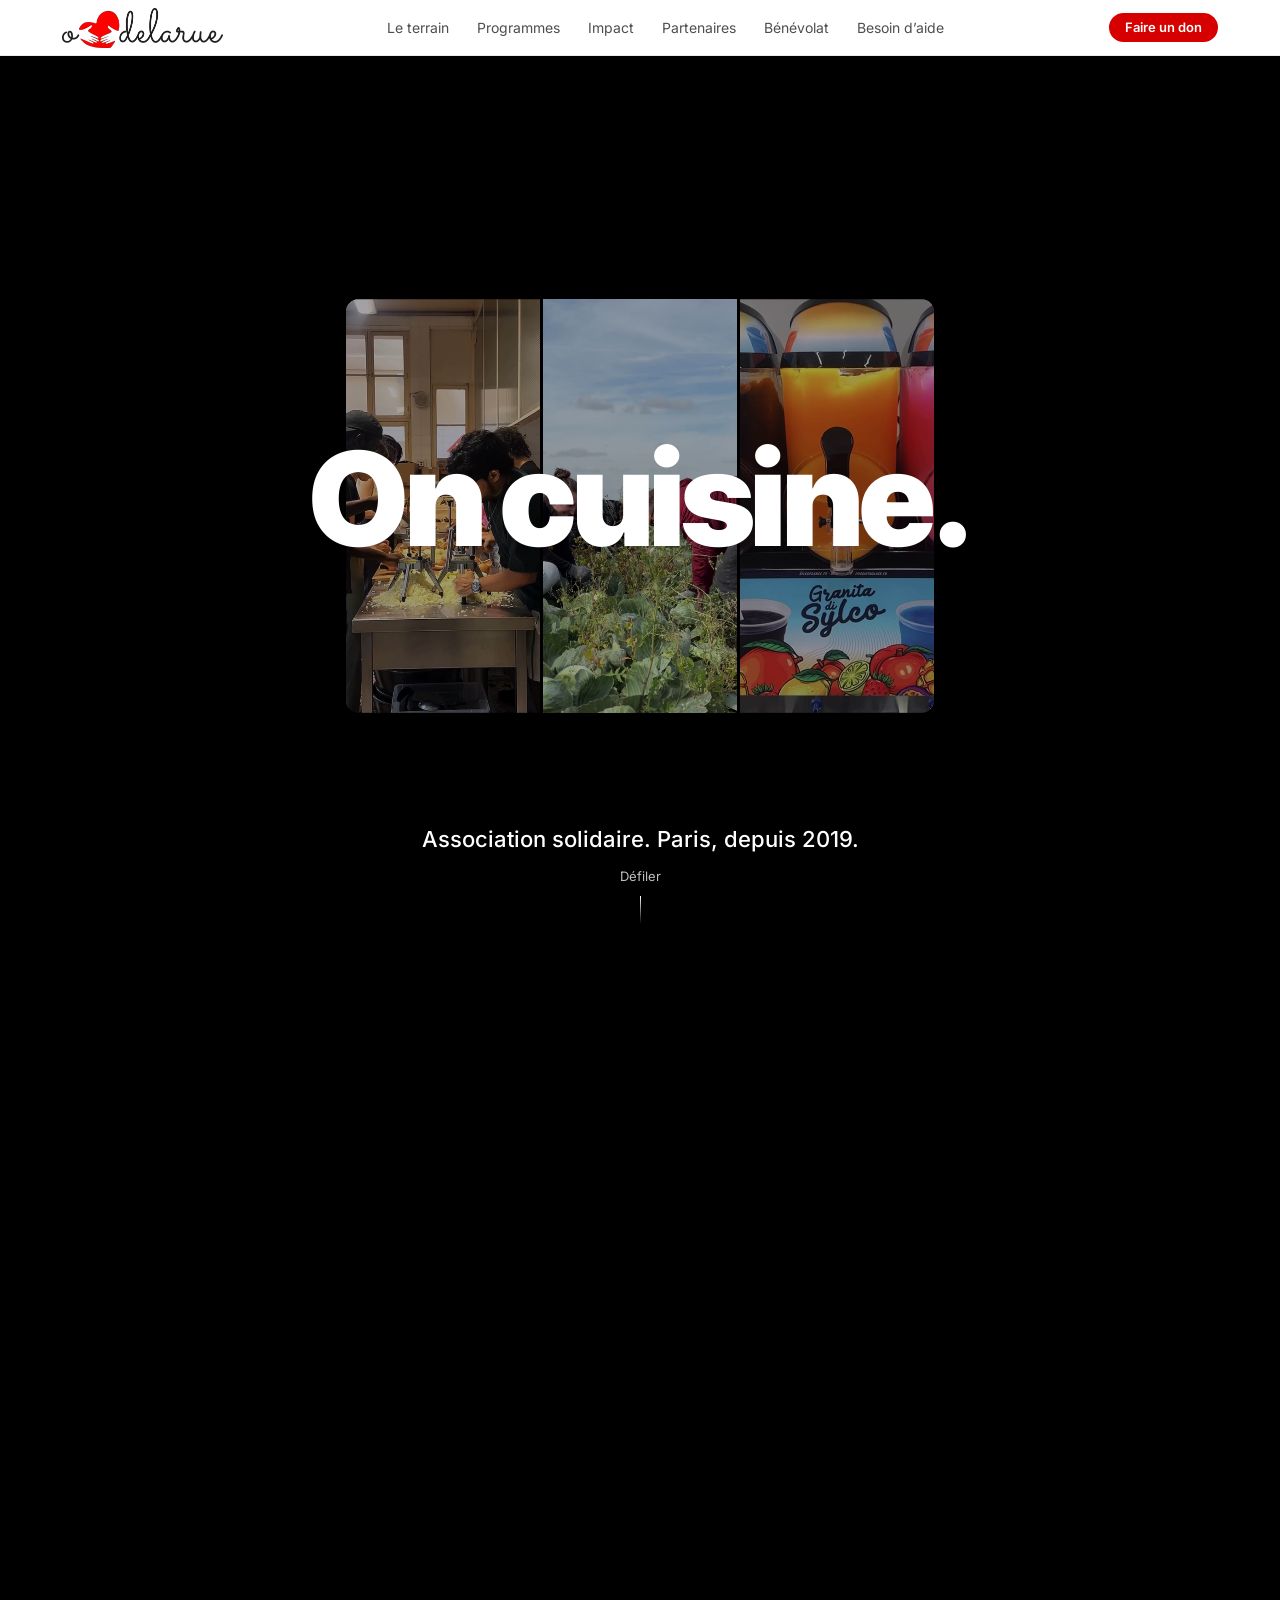
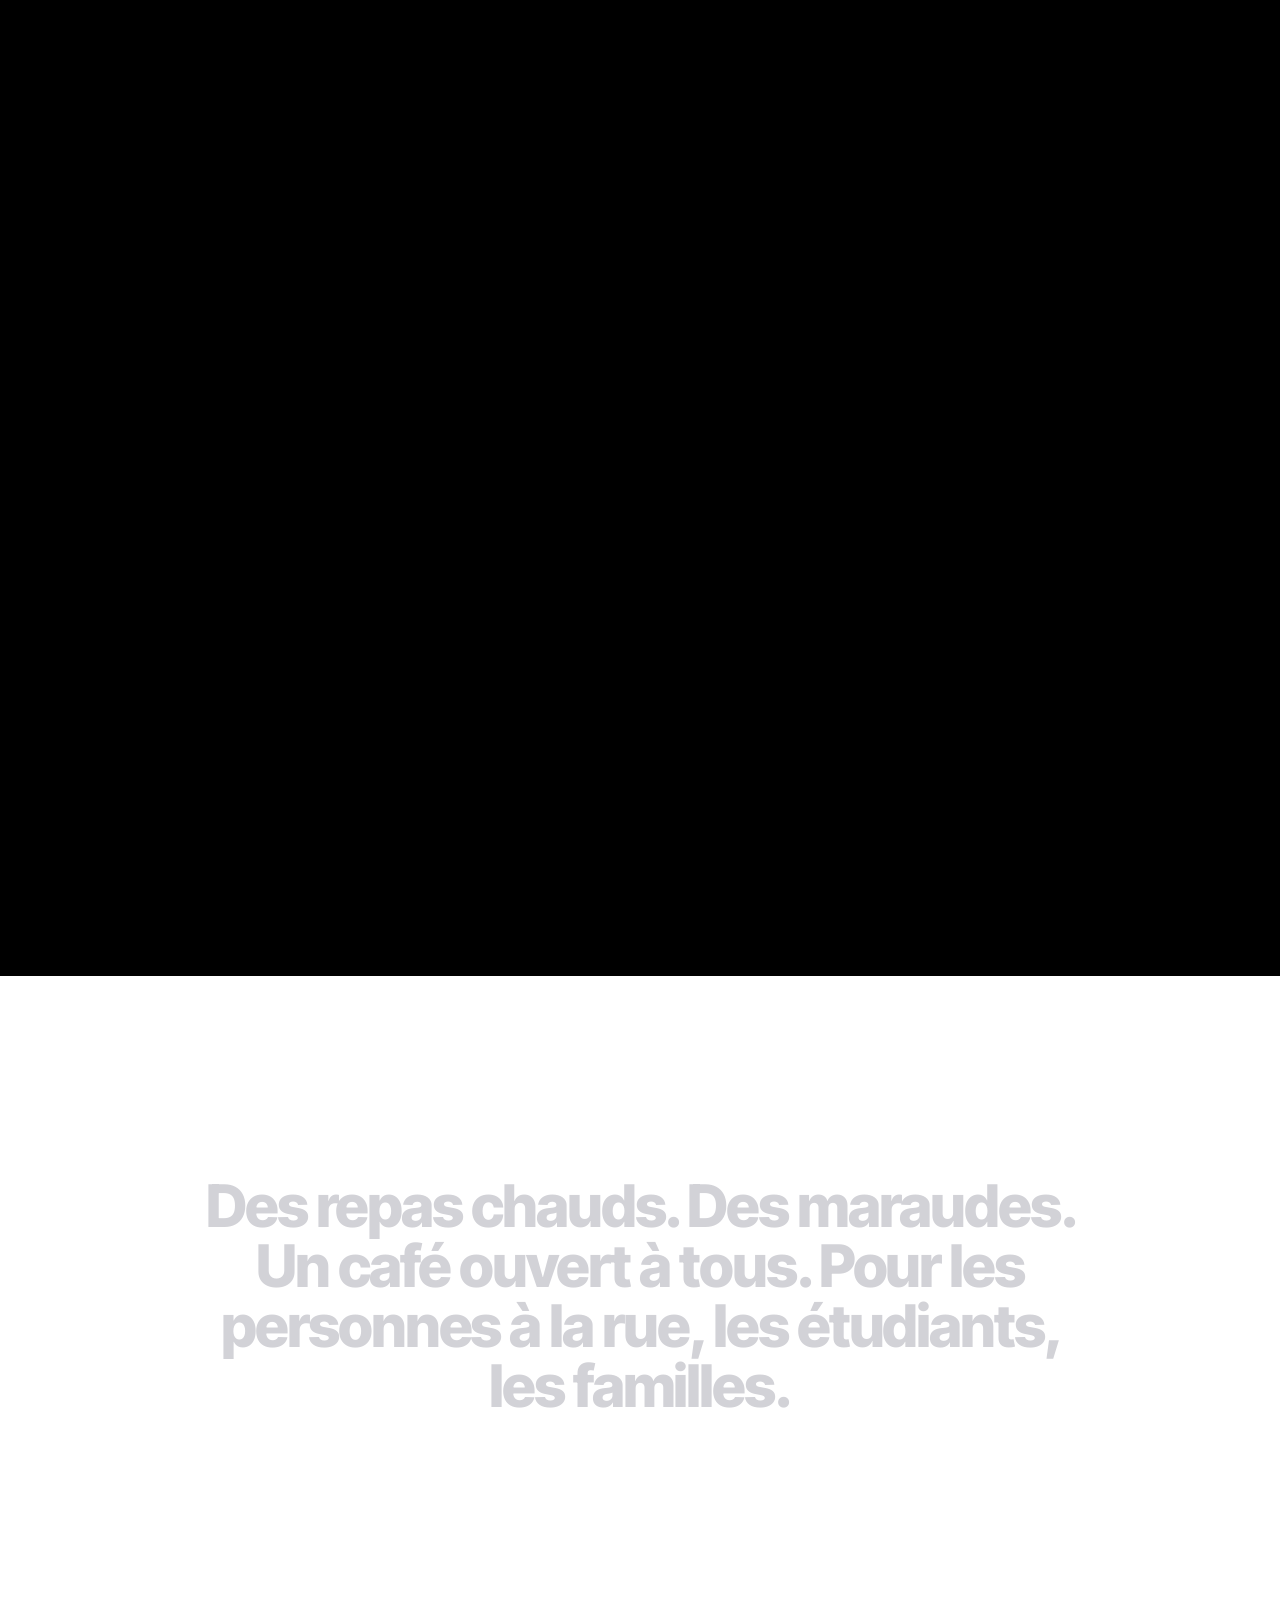
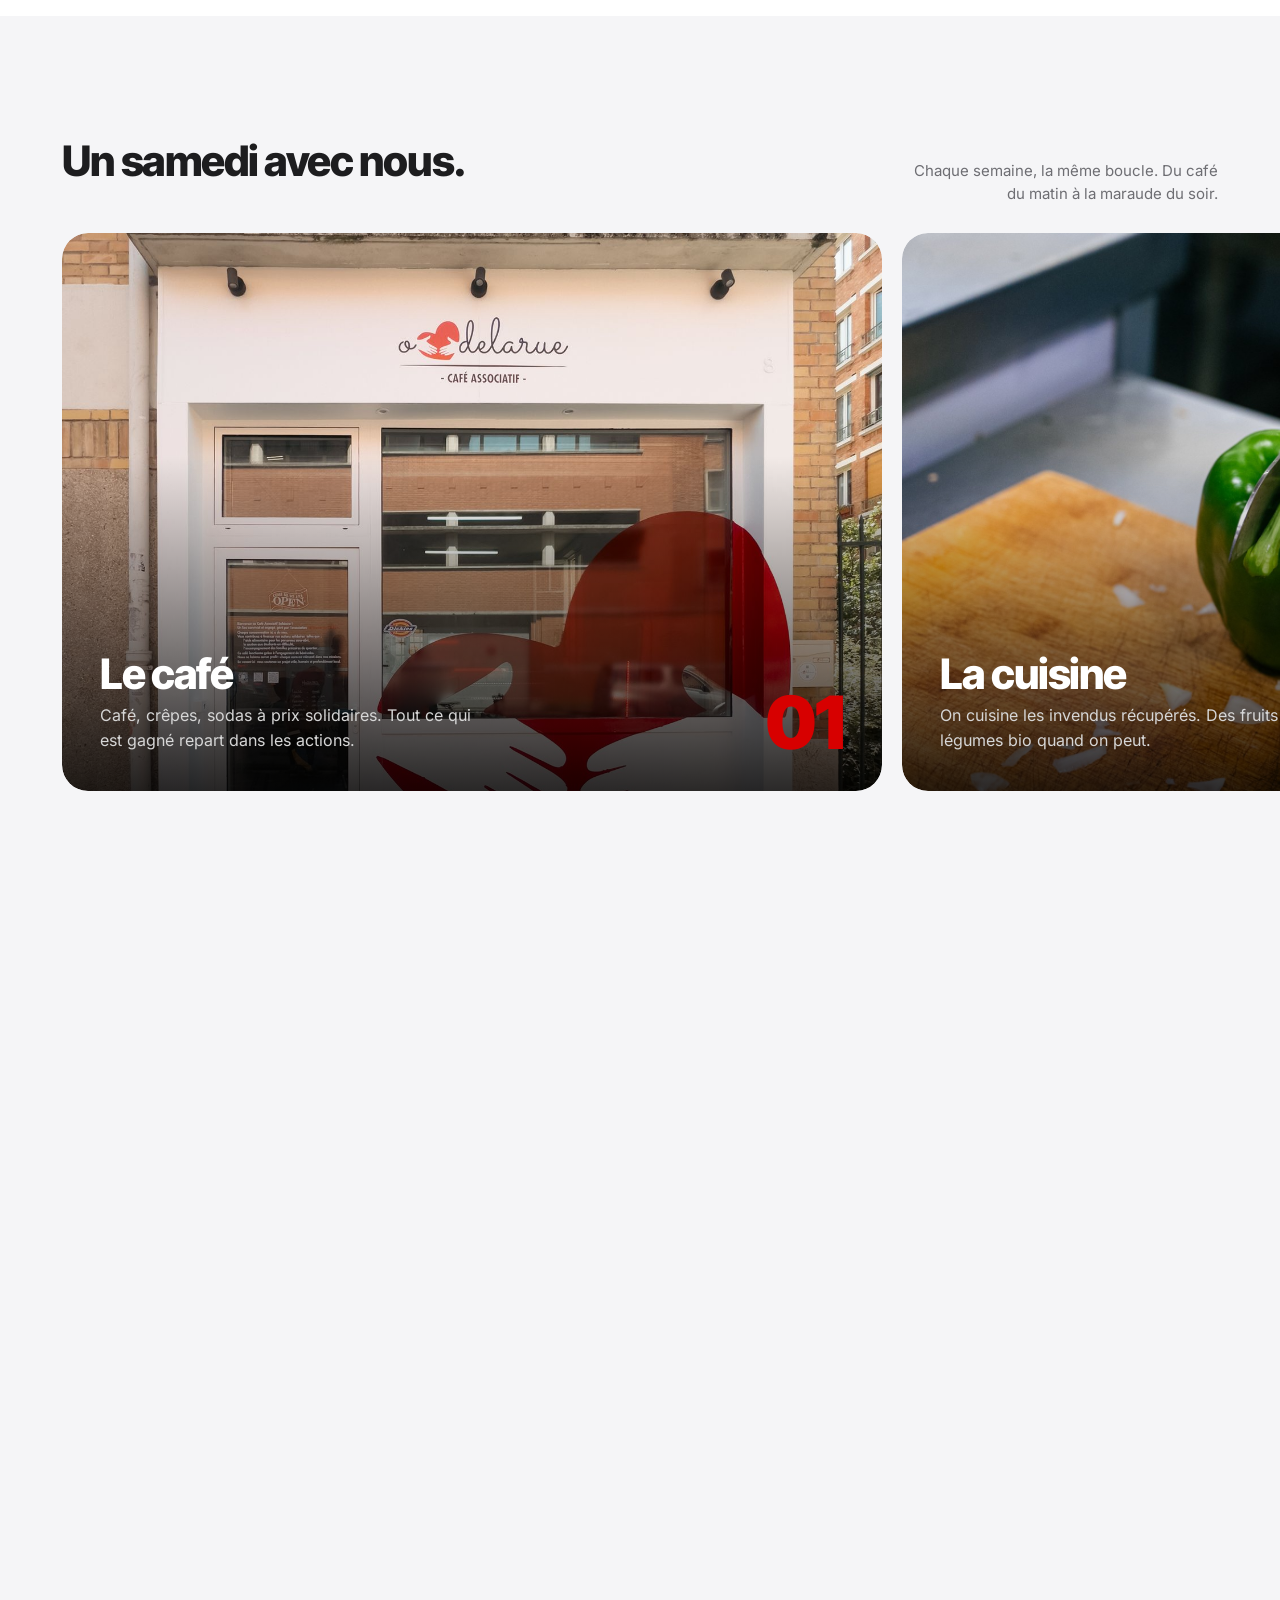
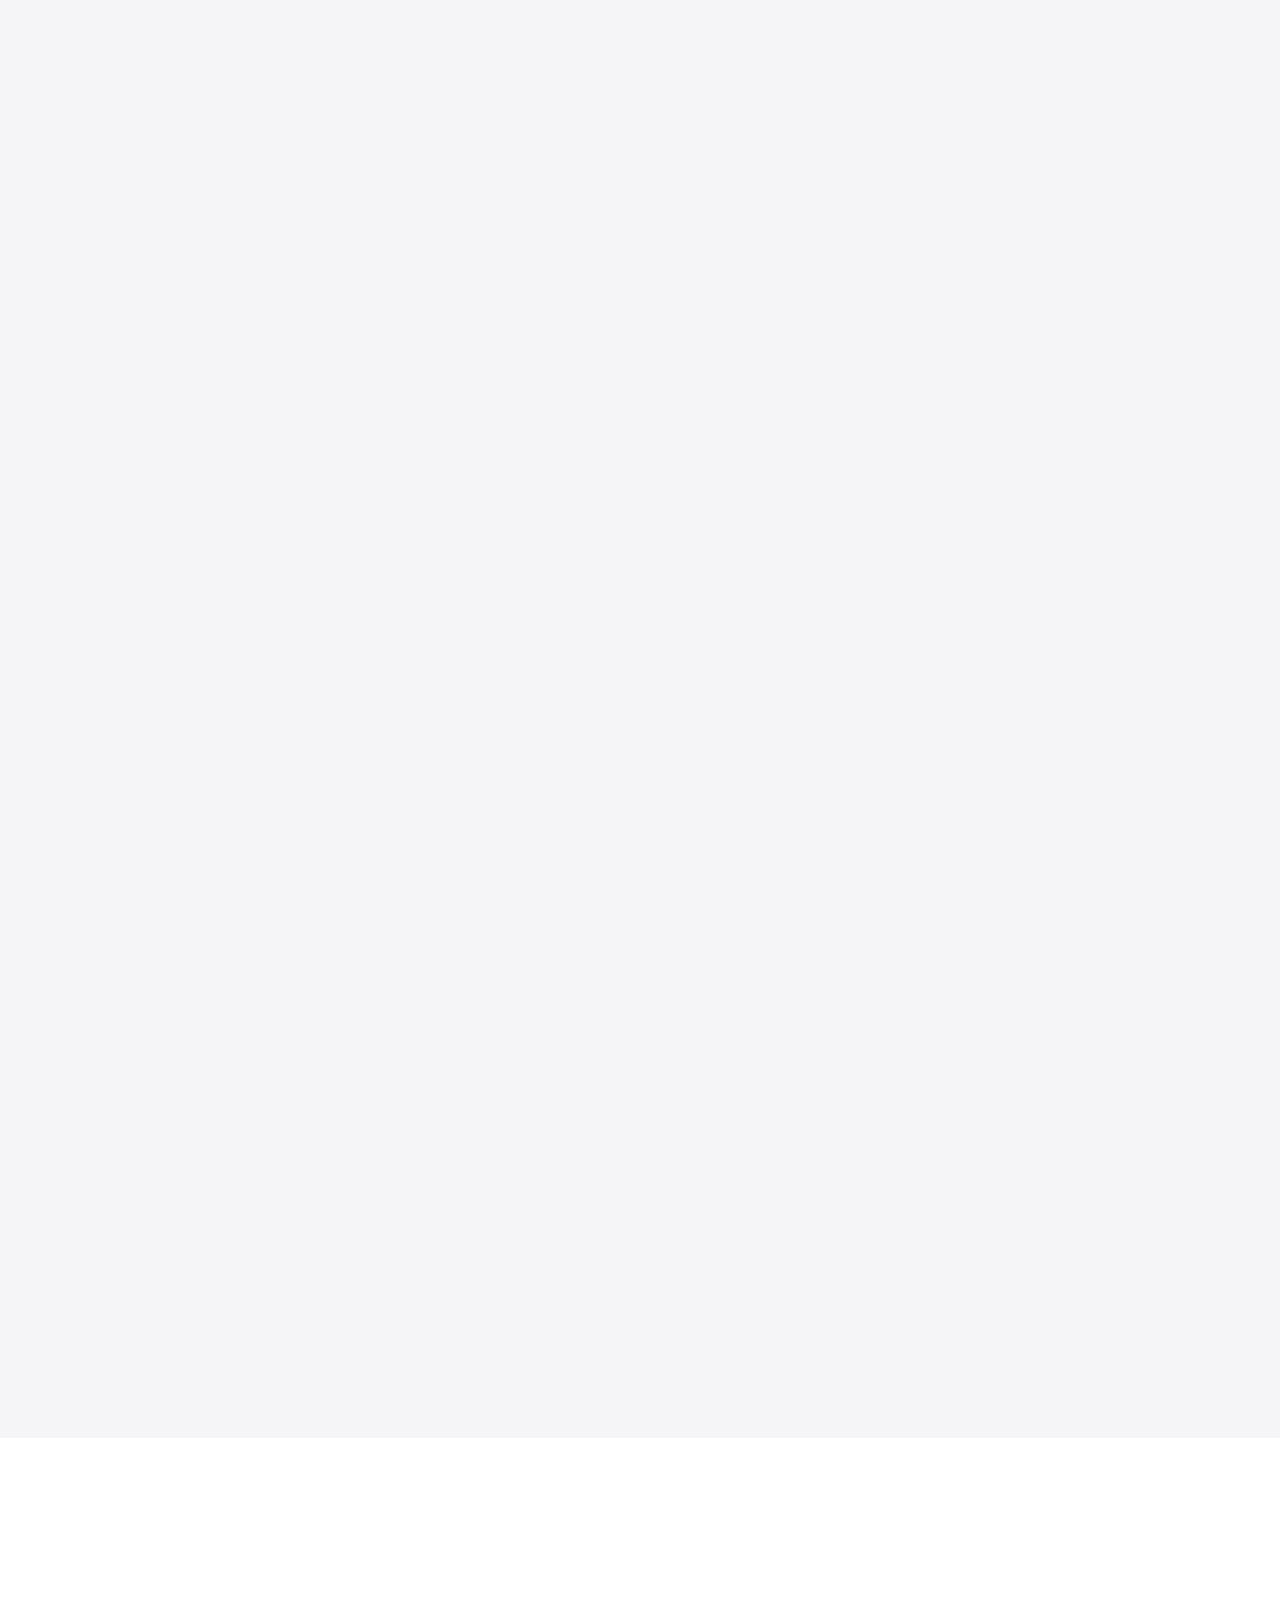
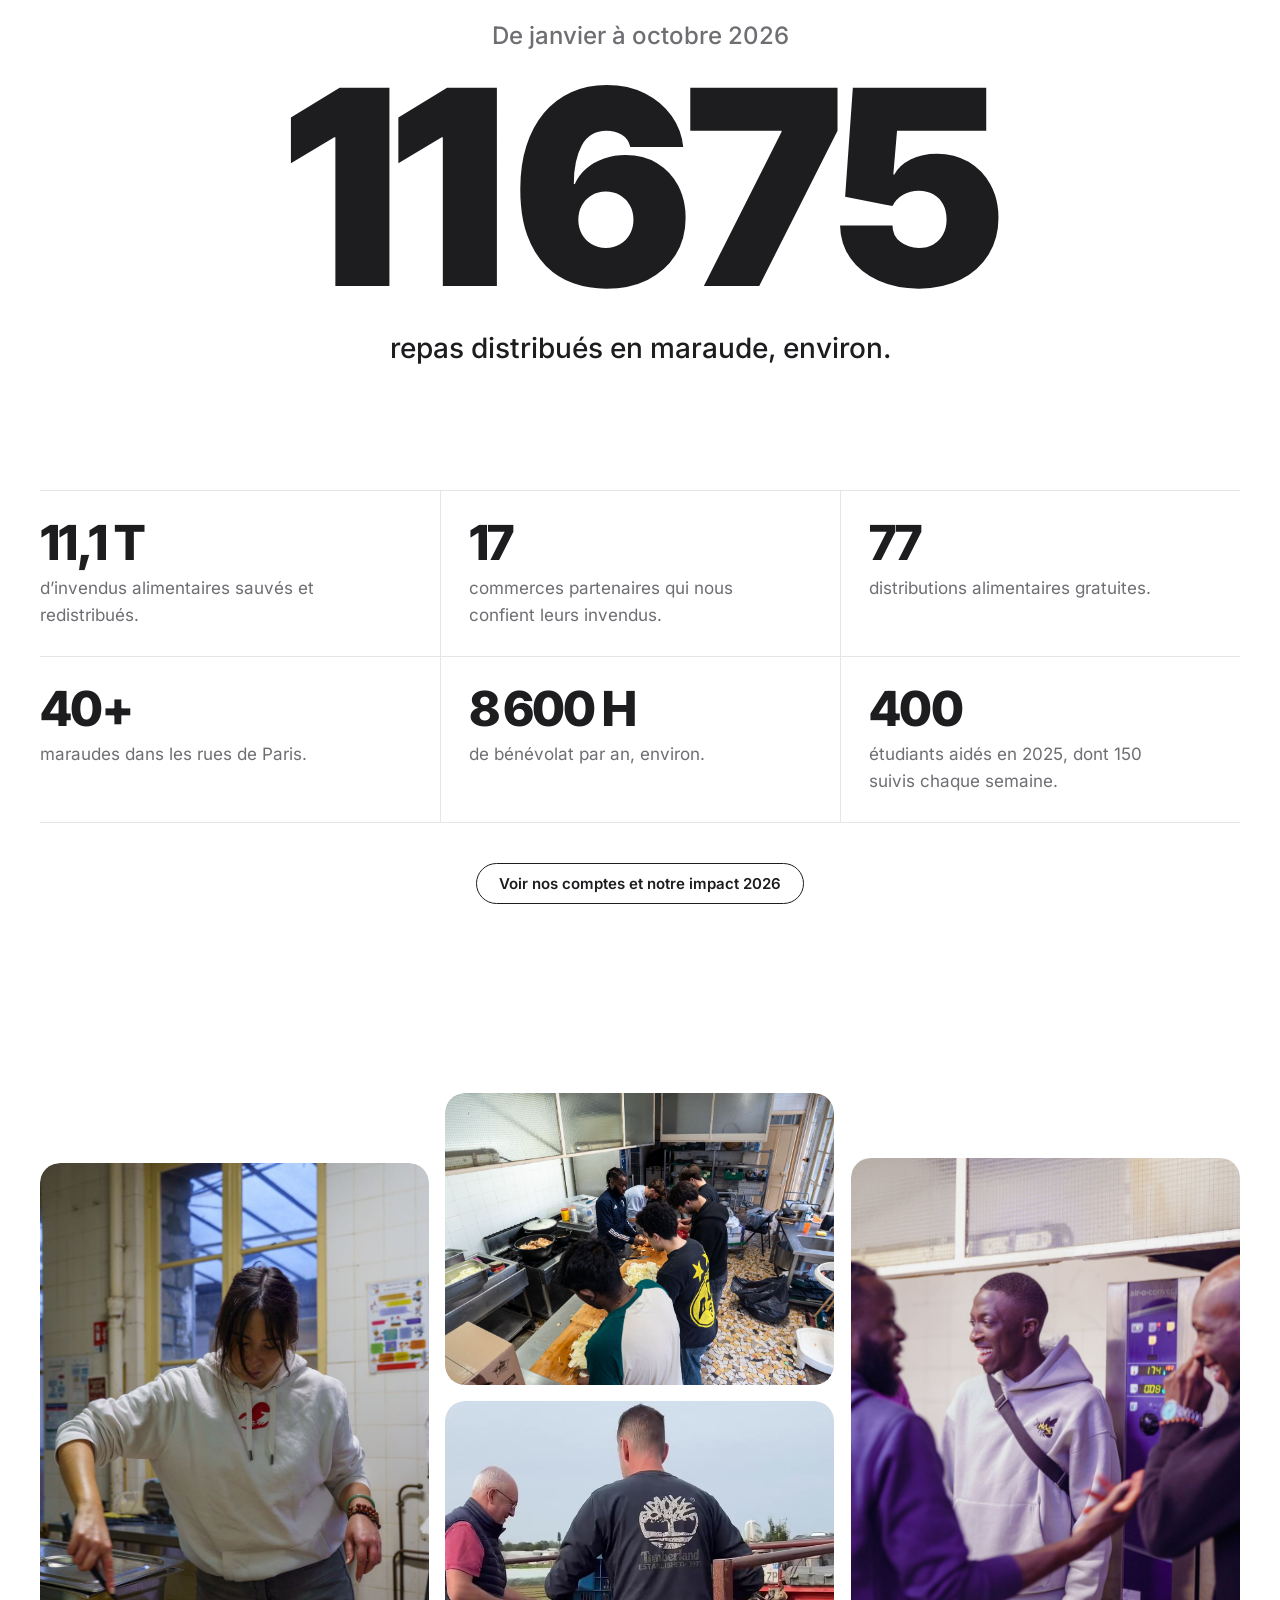
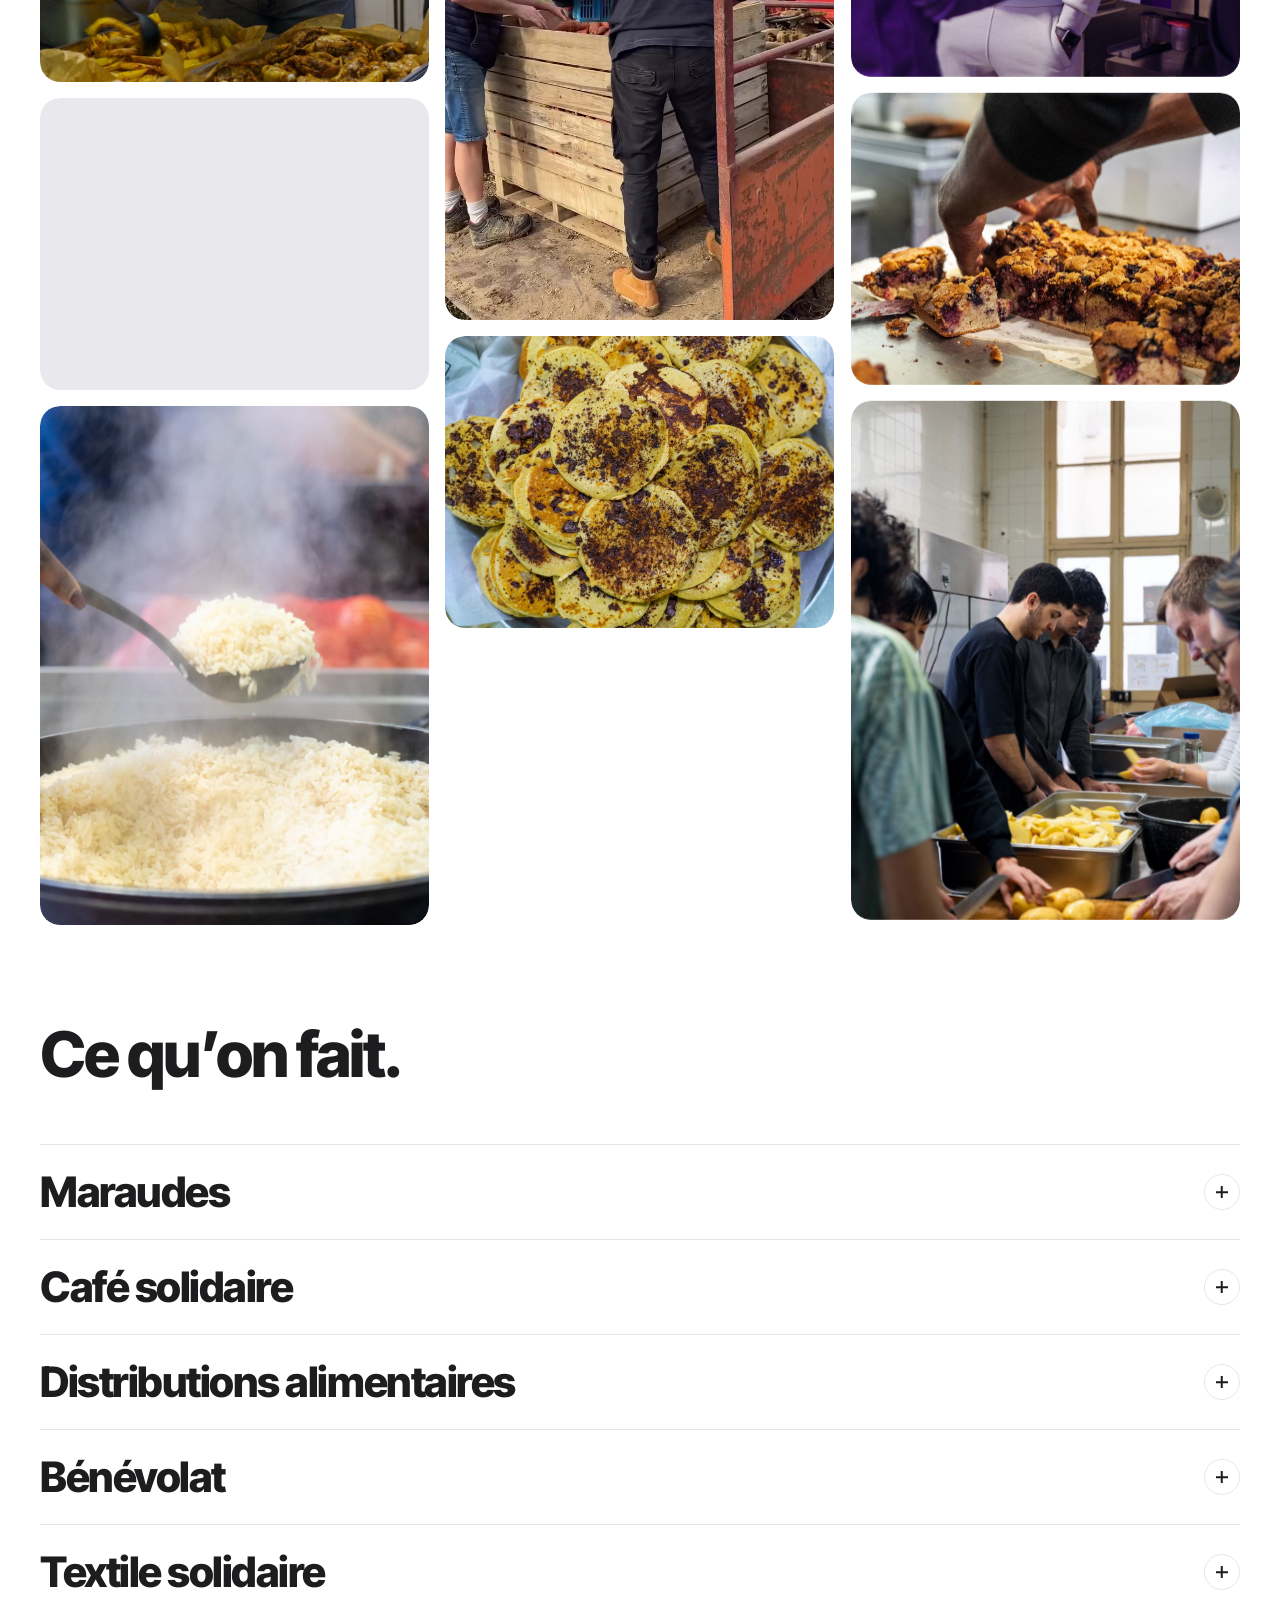
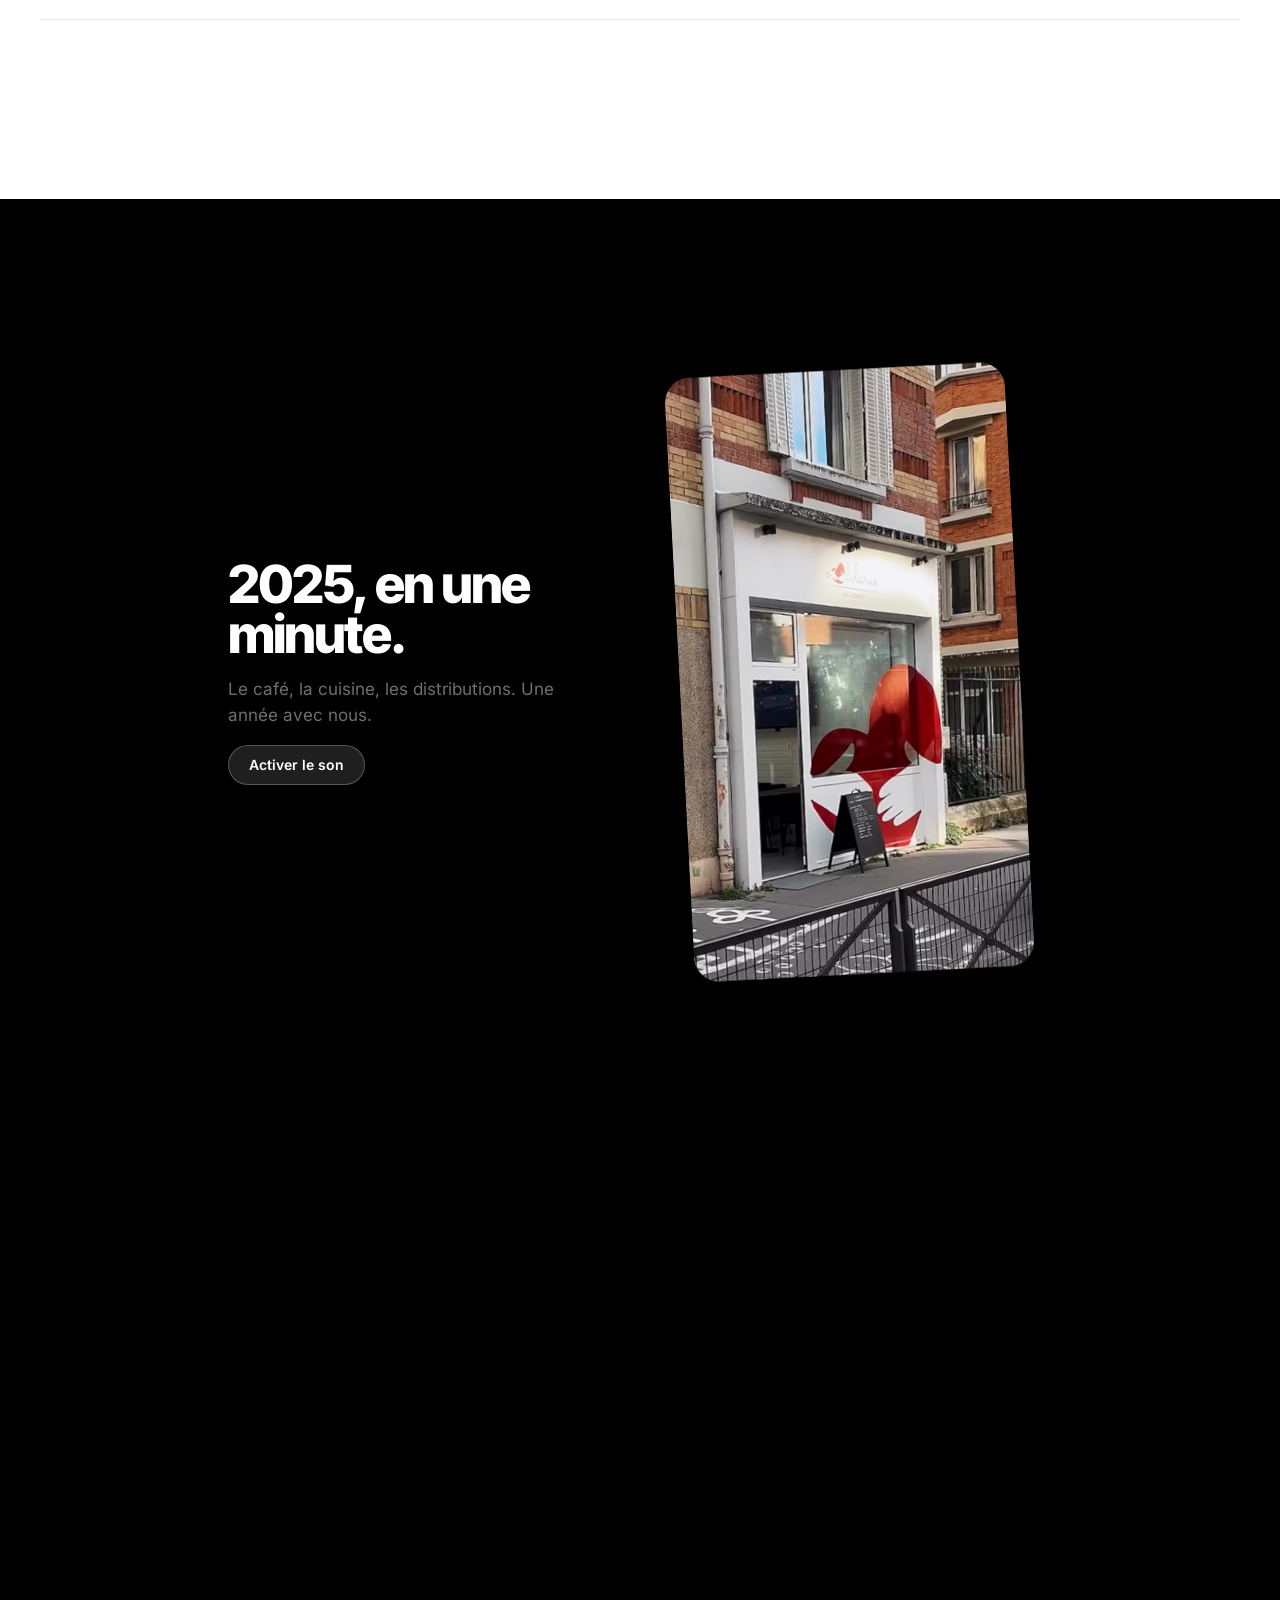
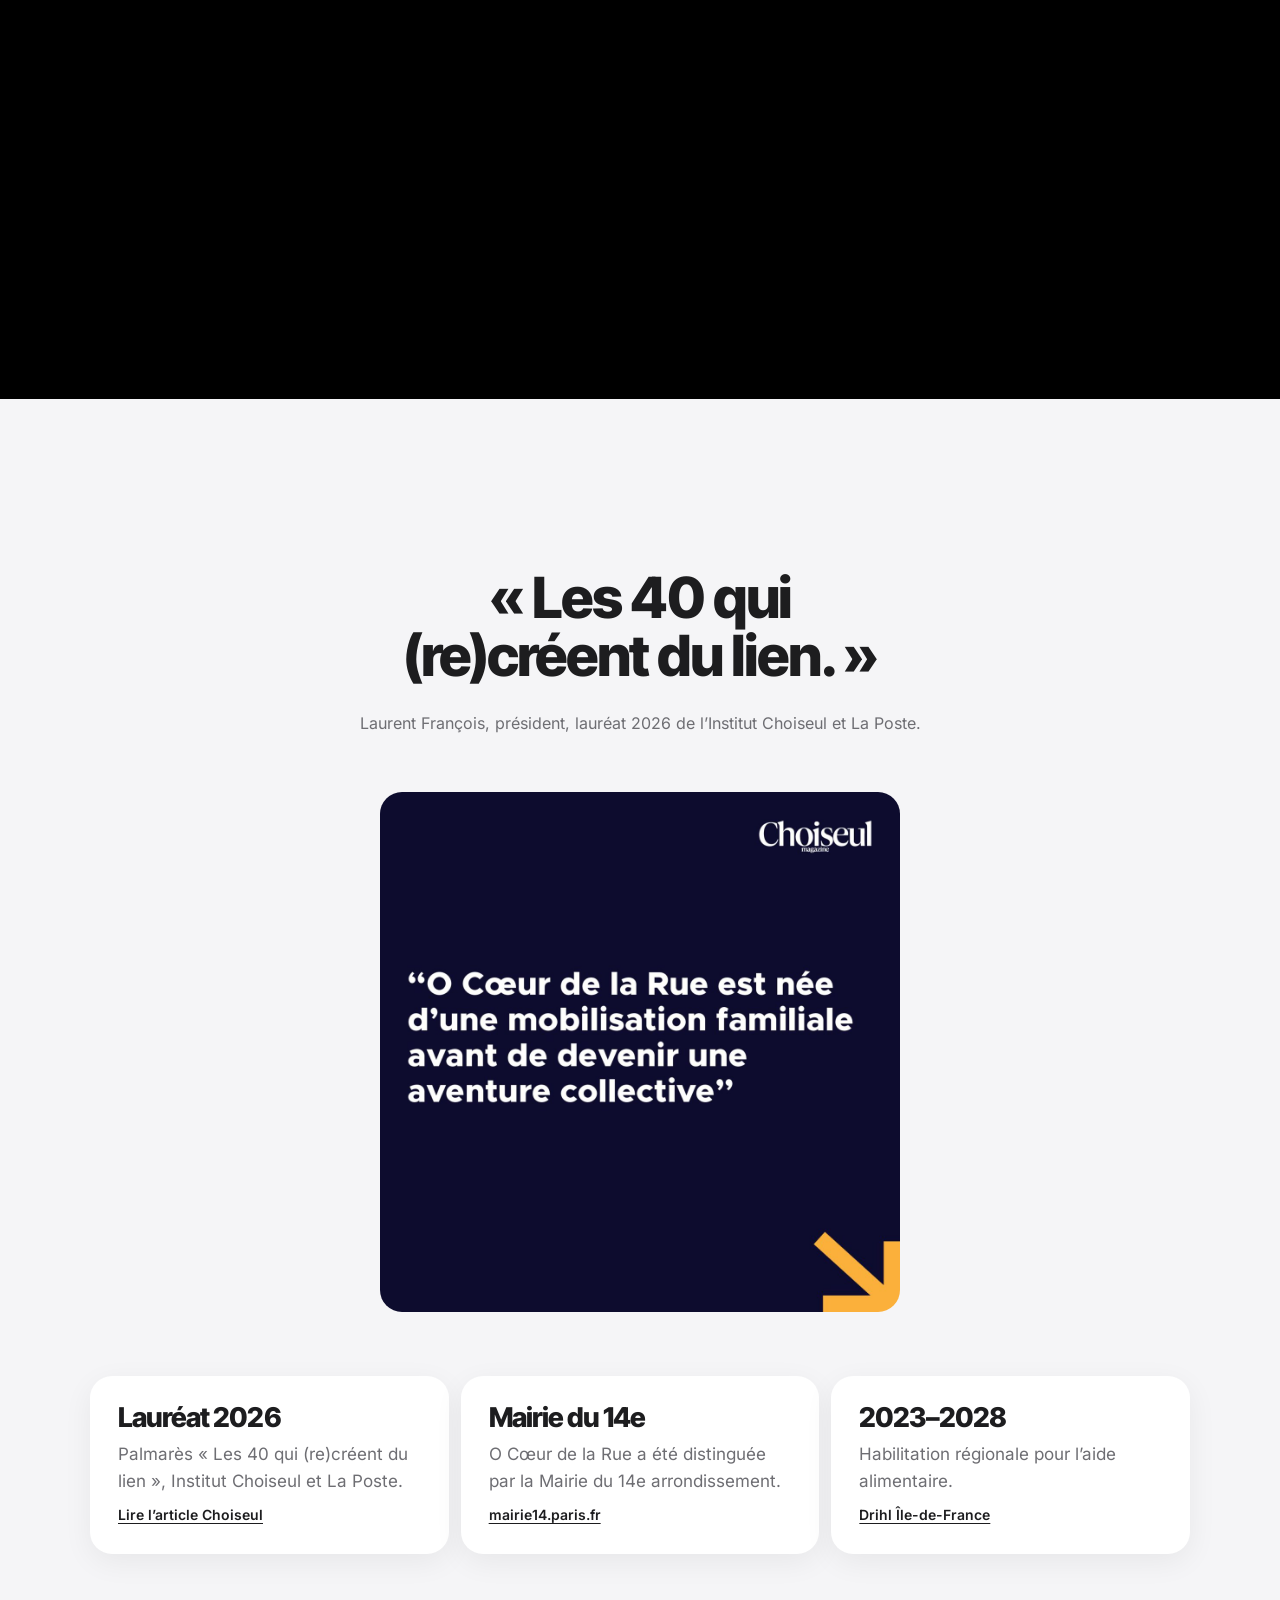
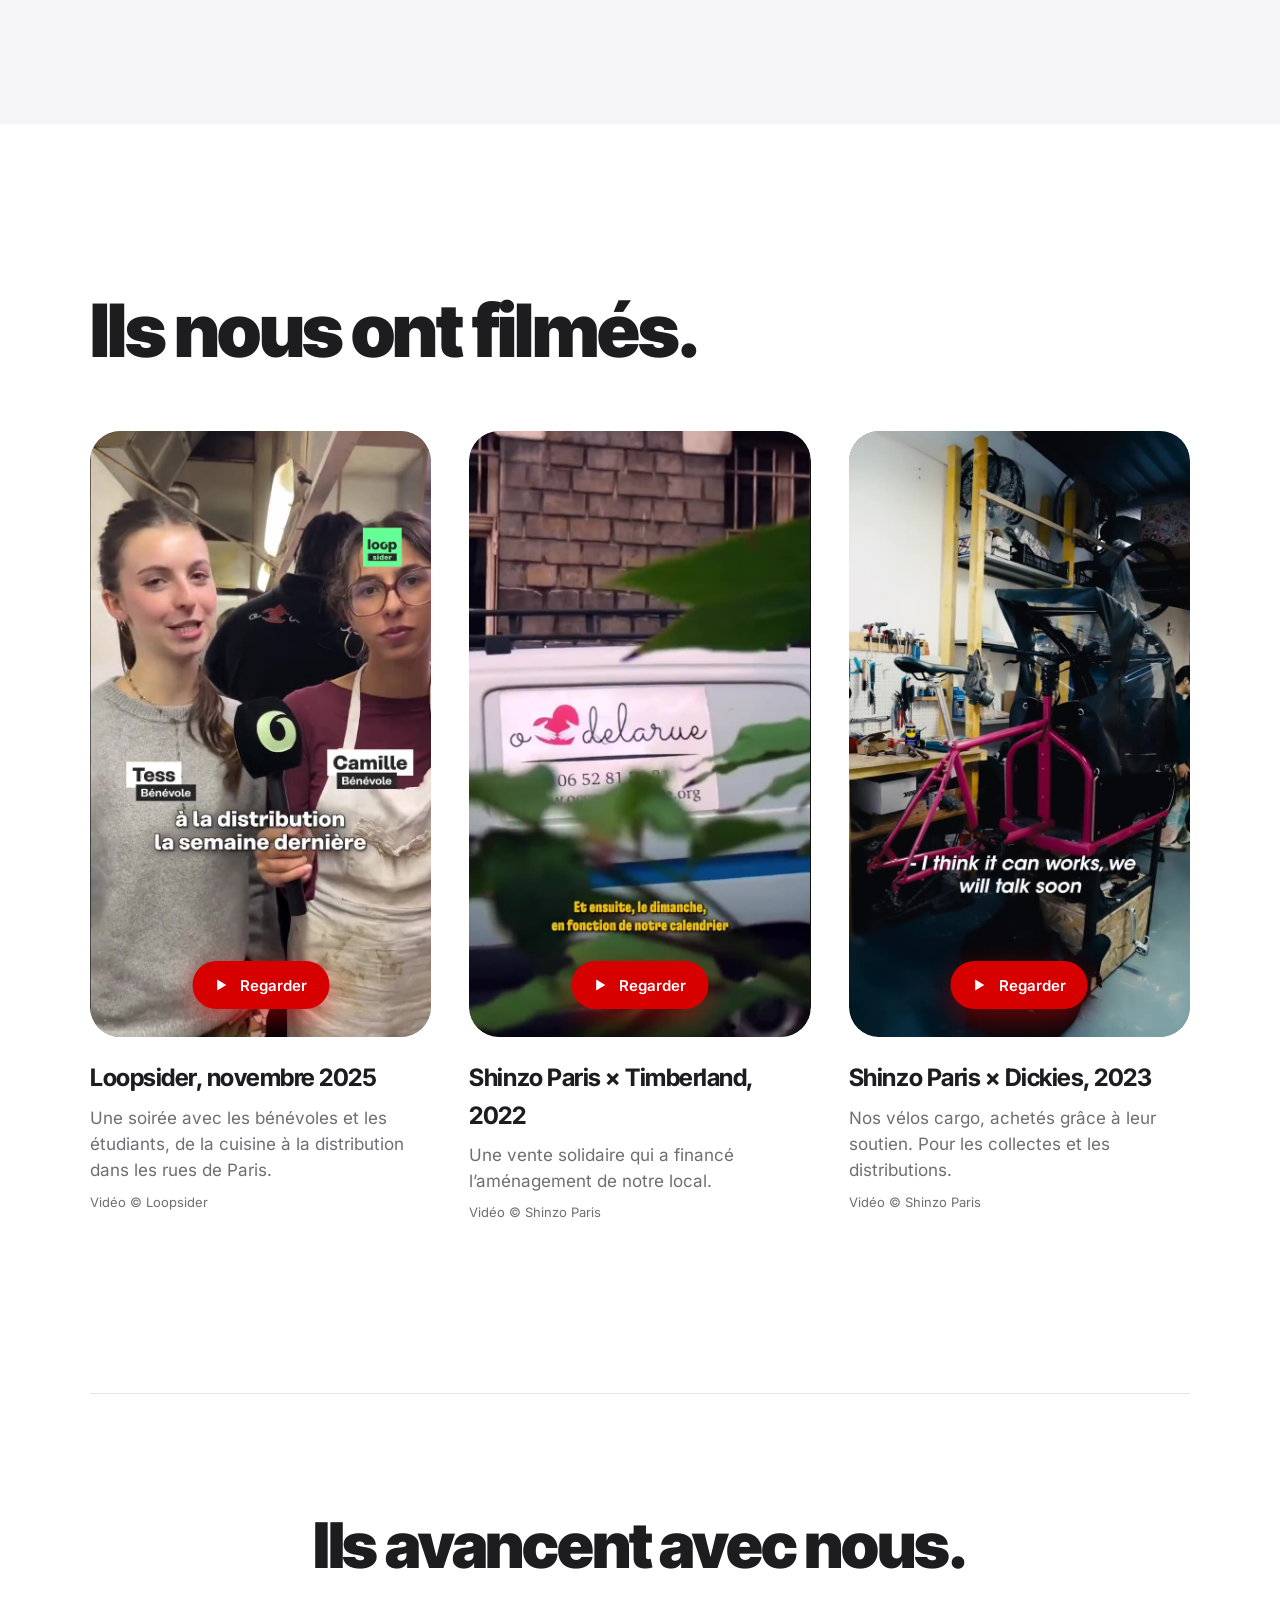
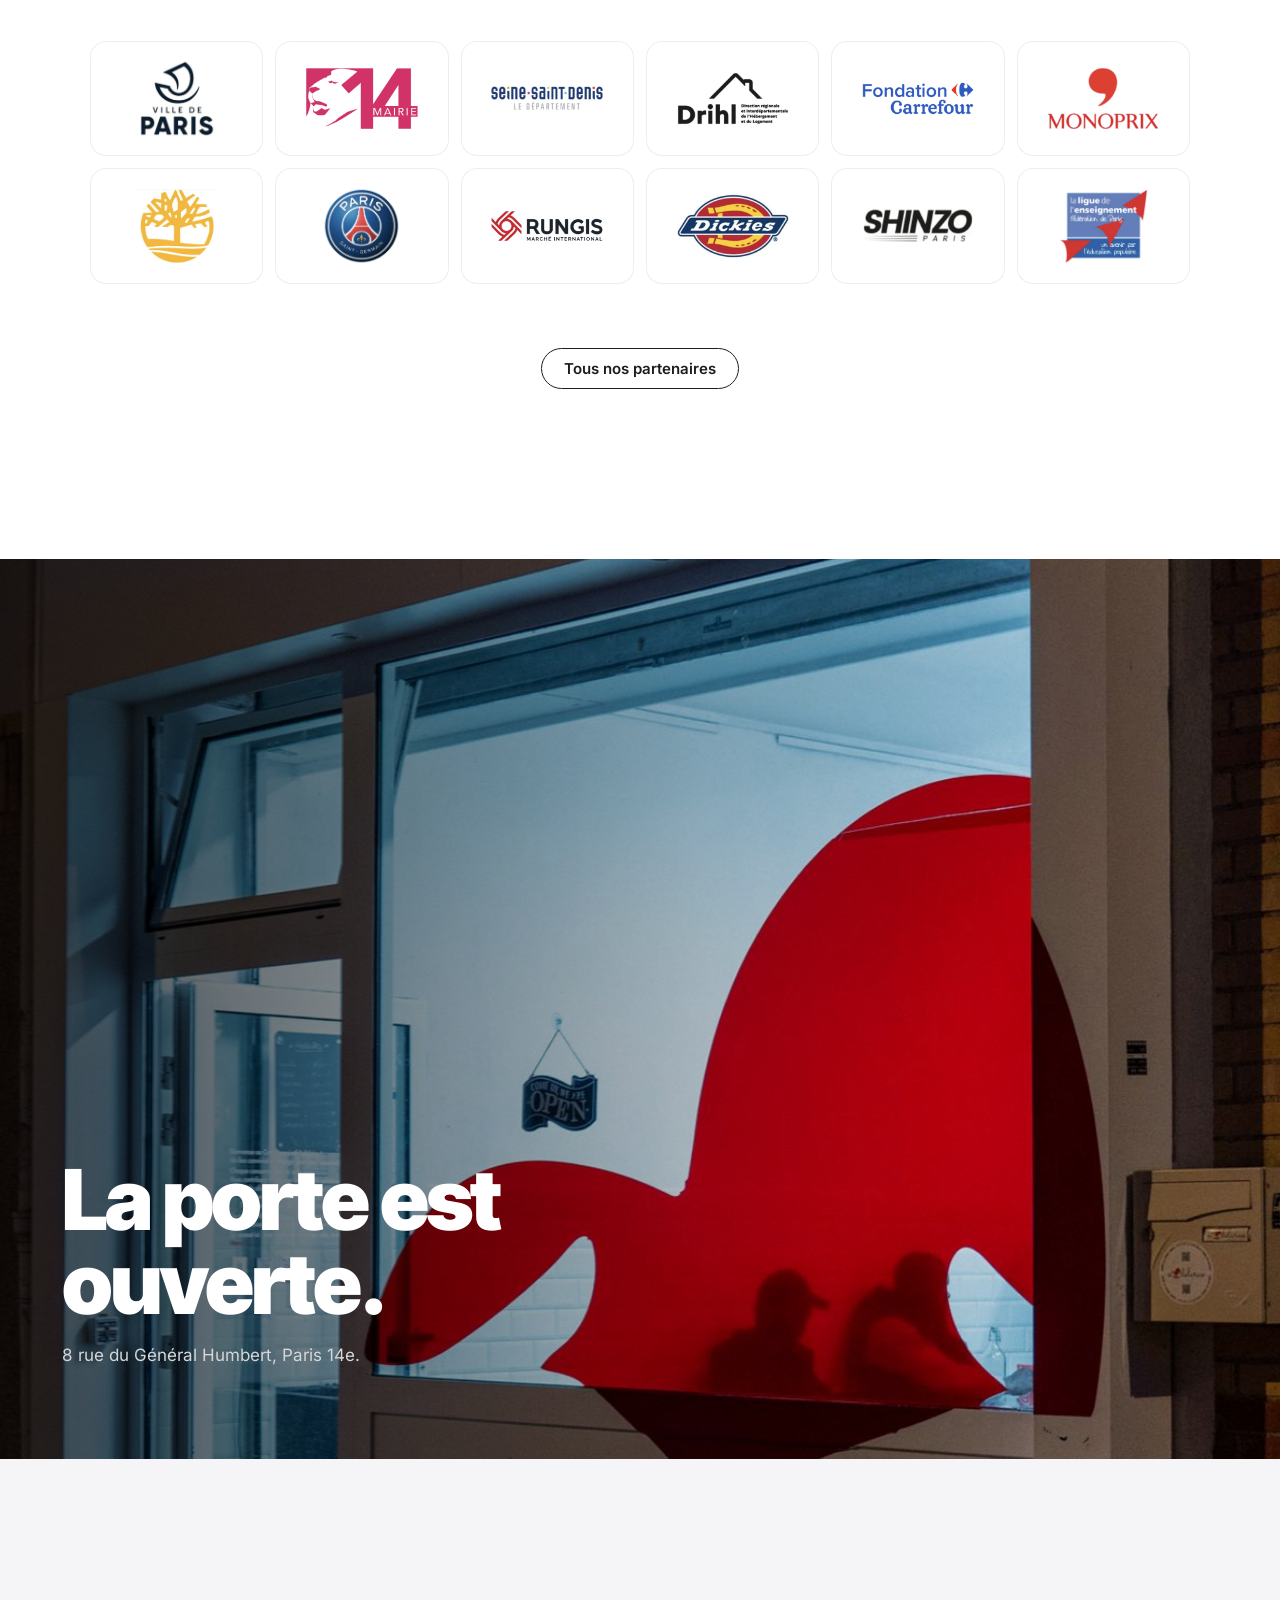
==== index.html @ 15d78110 "Chiffres 2026 accueil et partenaires" ====
<!DOCTYPE html>
<html lang="fr">
<head>
<meta charset="utf-8">
<meta name="viewport" content="width=device-width, initial-scale=1, viewport-fit=cover">
<title>O Cœur de la Rue — Solidarité de terrain à Paris</title>
<meta name="description" content="Association solidaire créée en 2019 à Paris 14e. Maraudes, repas chauds, café solidaire, distributions alimentaires.">
<link rel="canonical" href="https://www.ocoeurdelarue.org/">
<link rel="icon" href="/favicon.ico" sizes="48x48">
<link rel="apple-touch-icon" href="/apple-touch-icon.png">
<link rel="manifest" href="/site.webmanifest">
<meta property="og:type" content="website">
<meta property="og:locale" content="fr_FR">
<meta property="og:site_name" content="O Cœur de la Rue">
<meta property="og:title" content="O Cœur de la Rue — Solidarité de terrain à Paris">
<meta property="og:description" content="Association solidaire créée en 2019 à Paris 14e. Maraudes, repas chauds, café solidaire, distributions alimentaires.">
<meta property="og:url" content="https://www.ocoeurdelarue.org/">
<meta property="og:image" content="https://www.ocoeurdelarue.org/photos/og-image.jpg">
<meta property="og:image:width" content="1200">
<meta property="og:image:height" content="630">
<meta property="og:image:alt" content="L’équipe et les bénévoles d’O Cœur de la Rue">
<meta name="twitter:card" content="summary_large_image">
<script type="application/ld+json">{"@context": "https://schema.org", "@type": "NGO", "name": "O Cœur de la Rue", "alternateName": "OCLR", "url": "https://www.ocoeurdelarue.org/", "logo": "https://www.ocoeurdelarue.org/photos/logo-ocdlr-noir.png", "image": "https://www.ocoeurdelarue.org/photos/og-image.jpg", "description": "Association solidaire créée en 2019 à Paris 14e. Maraudes, repas chauds, café solidaire, distributions alimentaires.", "foundingDate": "2019", "email": "contact@ocoeurdelarue.org", "address": {"@type": "PostalAddress", "streetAddress": "8 rue du Général Humbert", "postalCode": "75014", "addressLocality": "Paris", "addressCountry": "FR"}, "sameAs": ["https://instagram.com/Ocoeur2larue", "https://www.tiktok.com/@ocoeur2larue", "https://www.youtube.com/channel/UC0jvxvRueylT-3jmI7A1AdA", "https://www.facebook.com/Ocoeur2larue", "https://www.linkedin.com/company/oceur2larue", "https://linktr.ee/ocoeurdelarue"]}</script>
<meta name="theme-color" content="#000000">
<link rel="preload" href="/fonts/inter.woff2" as="font" type="font/woff2" crossorigin>
<link rel="preload" href="/fonts/inter-tight.woff2" as="font" type="font/woff2" crossorigin>
<link rel="stylesheet" href="/fonts/fonts.css">
<style>
/* ============ TOKENS — change la couleur rouge ici ============ */
:root{
  --red:#D70000;
  --black:#000000;
  --white:#FFFFFF;
  --paper:#FFFFFF;      /* fond des sections claires */
  --ink:#000000;        /* texte des sections claires */
  --muted:#5E5E5E;
  --line:rgba(0,0,0,.14);
  --night-muted:#A3A3A3;
  --display:"Inter Tight","Helvetica Neue",Helvetica,Arial,sans-serif;
  --text:"Inter","Helvetica Neue",Helvetica,Arial,sans-serif;
  --ease:cubic-bezier(.22,.61,.24,1);
  --nav-h:56px;
  box-sizing:border-box;
  padding-top:env(safe-area-inset-top,0px);
  padding-bottom:env(safe-area-inset-bottom,0px);
}
*,*::before,*::after{box-sizing:inherit;margin:0;padding:0}
html{scroll-behavior:smooth;scroll-padding-top:calc(var(--nav-h) + env(safe-area-inset-top,0px));-webkit-text-size-adjust:100%}
body{background:var(--black);color:var(--white);font-family:var(--text);font-size:1.0625rem;line-height:1.55;-webkit-font-smoothing:antialiased;overflow-x:hidden}
img{max-width:100%;display:block}
a{color:inherit}
:focus-visible{outline:2px solid var(--red);outline-offset:3px;border-radius:4px}

/* ============ NAV (verre dépoli façon Apple) ============ */
body::before{content:"";position:fixed;inset:0 0 auto;height:env(safe-area-inset-top,0px);z-index:60;background:rgba(0,0,0,.72);backdrop-filter:saturate(180%) blur(20px);-webkit-backdrop-filter:saturate(180%) blur(20px)}
.nav{position:sticky;top:env(safe-area-inset-top,0px);z-index:50;height:var(--nav-h);background:rgba(0,0,0,.72);backdrop-filter:saturate(180%) blur(20px);-webkit-backdrop-filter:saturate(180%) blur(20px);border-bottom:1px solid rgba(255,255,255,.08)}
.nav-in{max-width:1200px;margin:0 auto;height:100%;padding:0 22px;display:flex;align-items:center;justify-content:space-between;gap:24px}
.logo{font-family:var(--display);font-weight:800;font-size:1.06rem;letter-spacing:-.035em;text-decoration:none;white-space:nowrap}
.logo span{color:var(--red)}
.logo img{display:block;height:40px;width:auto}
@media (max-width:899px){.logo img{height:34px}}
.foot .logo img{height:44px}

.nav-links{display:flex;gap:28px;list-style:none;font-size:.875rem}
.nav-links a{text-decoration:none;opacity:.78;transition:opacity .25s}
.nav-links a:hover{opacity:1}
.btn{display:inline-flex;align-items:center;justify-content:center;gap:8px;font:600 .9375rem/1 var(--text);text-decoration:none;border-radius:999px;padding:12px 22px;transition:transform .35s var(--ease),background .25s,color .25s;cursor:pointer;border:0}
.btn:active{transform:scale(.97)}
.btn-red{background:var(--red);color:#fff}
.btn-red:hover{background:#B50000}
.btn-small{padding:8px 16px;font-size:.8125rem}
.btn-line{border:1.5px solid currentColor;background:transparent}
.btn-line:hover{background:var(--ink);color:var(--paper);border-color:var(--ink)}
.menu-btn{display:none;background:none;border:0;color:#fff;width:40px;height:40px;cursor:pointer}
.menu-btn span{display:block;width:18px;height:1.5px;background:currentColor;margin:5px auto;transition:transform .35s var(--ease)}
.nav[data-open="true"] .menu-btn span:first-child{transform:translateY(3.25px) rotate(45deg)}
.nav[data-open="true"] .menu-btn span:last-child{transform:translateY(-3.25px) rotate(-45deg)}
.mobile-menu{display:none}

/* ============ PHOTOS — remplace les placeholders ============
   Mets simplement une balise <img src="photos/xxx.jpg" alt="…"> dans chaque .photo */
.photo{position:relative;overflow:hidden;background:#1d1d1d;
  background-image:
    radial-gradient(120% 80% at 30% 20%,rgba(255,255,255,.10),transparent 60%),
    url("data:image/svg+xml,%3Csvg xmlns='http://www.w3.org/2000/svg' width='160' height='160'%3E%3Cfilter id='n'%3E%3CfeTurbulence type='fractalNoise' baseFrequency='.9' numOctaves='2' stitchTiles='stitch'/%3E%3C/filter%3E%3Crect width='100%25' height='100%25' filter='url(%23n)' opacity='.35'/%3E%3C/svg%3E")}
.photo img{position:absolute;inset:0;width:100%;height:100%;object-fit:cover}
/* Coins arrondis fiables (Safari perd l’arrondi quand le parent bouge en parallaxe) */
.photo,.step,.press-video,.film-frame,.hero-frame{-webkit-mask-image:-webkit-radial-gradient(white,black);mask-image:radial-gradient(white,black);isolation:isolate}
.photo figcaption{position:absolute;left:16px;bottom:14px;font-size:.75rem;color:rgba(255,255,255,.55);z-index:1}
.photo:has(img) figcaption{display:none}

/* ============ HERO — séquence épinglée au scroll ============ */
.hero{position:relative;height:280vh;background:var(--black)}
.hero-sticky{position:sticky;top:0;height:100vh;height:100svh;overflow:hidden;display:grid;place-items:center}
.hero-frame{position:absolute;inset:0;overflow:hidden;display:grid;grid-template-columns:repeat(3,1fr);gap:6px;background:var(--black);transform:scale(calc(.46 + .54 * var(--p,0)));border-radius:calc(28px * (1 - var(--p,0)));will-change:transform}
.hero-frame .photo{height:100%}
.hero-frame::after{content:"";position:absolute;inset:0;z-index:1;background:rgba(0,0,0,calc(.35 + .3 * var(--p,0)))}
.hero-words{position:relative;z-index:2;width:100%;height:1.1em;font-family:var(--display);font-weight:900;font-size:clamp(2.87rem,10.2vw,9.02rem);line-height:1;letter-spacing:-.035em;text-align:center;white-space:nowrap}
.hero-word{position:absolute;inset:0;opacity:0;transform:translateY(.25em) scale(.96);filter:blur(12px);transition:opacity .7s var(--ease),transform .9s var(--ease),filter .7s var(--ease)}
.hero-word.is-active{opacity:1;transform:none;filter:none}
.hero-foot{position:absolute;z-index:2;left:0;right:0;bottom:max(32px,env(safe-area-inset-bottom,0px));text-align:center;padding:0 22px}
.hero-sub{font-size:clamp(1.0625rem,2vw,1.375rem);font-weight:500;opacity:clamp(0, calc((var(--p,0) - .72) * 4), 1);transform:translateY(calc(12px * (1 - clamp(0, calc((var(--p,0) - .72) * 4), 1))))}
.hero-hint{font-size:.8125rem;color:var(--night-muted);margin-top:10px;opacity:clamp(0, calc(1 - var(--p,0) * 6), 1)}
.hero-hint::after{content:"";display:block;width:1px;height:28px;margin:10px auto 0;background:linear-gradient(#fff,transparent);animation:drip 2.2s var(--ease) infinite}
@keyframes drip{0%{transform:scaleY(0);transform-origin:top}50%{transform:scaleY(1);transform-origin:top}51%{transform-origin:bottom}100%{transform:scaleY(0);transform-origin:bottom}}

/* ============ INTRO ============ */
.intro{background:var(--black);padding:clamp(100px,16vw,200px) 22px}
.intro p{max-width:22ch;margin:0 auto;font-family:var(--display);font-weight:800;font-size:clamp(1.84rem,4.59vw,3.69rem);line-height:1.02;text-align:center;letter-spacing:-.035em}
.intro p .dim{color:#4a4a4a;transition:color .6s var(--ease)}
.intro p .dim.lit{color:#fff}

/* ============ UN SAMEDI — défilement horizontal ============ */
.samedi{position:relative;background:var(--black)}
.samedi-sticky{position:sticky;top:0;height:100vh;height:100svh;overflow:hidden;display:flex;flex-direction:column;justify-content:center}
.samedi-head{max-width:1200px;width:100%;margin:0 auto 28px;padding:0 22px;display:flex;align-items:baseline;justify-content:space-between;gap:20px}
.samedi-head h2{font-family:var(--display);font-weight:800;font-size:clamp(1.64rem,3.28vw,2.67rem);line-height:1;letter-spacing:-.035em}
.samedi-head p{color:var(--night-muted);font-size:.9375rem;max-width:34ch;text-align:right}
.samedi-track{display:flex;gap:20px;padding:0 max(22px,calc((100vw - 1200px) / 2 + 22px));will-change:transform}
.step{flex:0 0 min(72vw,820px);height:min(62vh,560px);border-radius:26px;position:relative;overflow:hidden}
.step .photo{position:absolute;inset:0}
.step .photo::after{content:"";position:absolute;inset:0;background:linear-gradient(180deg,transparent 40%,rgba(0,0,0,.82))}
.step-body{position:absolute;left:0;right:0;bottom:0;z-index:2;padding:clamp(22px,3vw,40px);display:flex;align-items:flex-end;justify-content:space-between;gap:24px}
.step-num{font-family:var(--display);font-weight:900;font-size:clamp(2.87rem,5.74vw,4.92rem);line-height:.8;color:var(--red);letter-spacing:-.035em}
.step-txt h3{font-family:var(--display);font-weight:800;font-size:clamp(1.64rem,3.28vw,2.87rem);line-height:1;margin-bottom:8px;letter-spacing:-.035em}
.step-txt p{max-width:38ch;color:#d6d6d6;font-size:1rem}
.step-stats{flex:0 0 min(72vw,820px);height:min(62vh,560px);border-radius:26px;background:var(--red);color:#fff;padding:clamp(26px,3.4vw,48px);display:flex;flex-direction:column;justify-content:space-between}
.step-stats .when{font-size:1rem;font-weight:500}
.stat-row{display:grid;grid-template-columns:repeat(3,1fr);gap:20px}
.stat b{display:block;font-family:var(--display);font-weight:900;font-size:clamp(2.46rem,5.74vw,5.33rem);line-height:.85;font-variant-numeric:tabular-nums;letter-spacing:-.035em}
.stat span{display:block;margin-top:10px;font-size:.9375rem;line-height:1.35}

/* ============ IMPACT ============ */
.impact{background:var(--paper);color:var(--ink);padding:clamp(100px,14vw,180px) 22px}
.impact-in{max-width:1200px;margin:0 auto}
.impact-main{text-align:center}
.impact-main small{display:block;font-size:clamp(1.125rem,2vw,1.5rem);font-weight:500;color:var(--muted)}
.impact-main strong{display:block;font-family:var(--display);font-weight:900;font-size:clamp(5.74rem,21.3vw,18rem);line-height:.82;letter-spacing:-.035em;margin:.08em 0 .1em}
.impact-main p{font-size:clamp(1.25rem,2.4vw,1.75rem);font-weight:500}
.impact-grid{display:grid;grid-template-columns:repeat(3,1fr);margin-top:clamp(70px,10vw,120px);border-top:1px solid var(--line)}
.impact-grid div{padding:28px 28px 0 0}
.impact-grid div{border-bottom:1px solid var(--line);padding-bottom:28px}
.impact-grid div:not(:nth-child(3n+1)){padding-left:28px;border-left:1px solid var(--line)}
.impact-grid b{display:block;font-family:var(--display);font-weight:800;font-size:clamp(2.05rem,3.77vw,3.28rem);line-height:1;letter-spacing:-.035em}
.impact-grid span{display:block;margin-top:8px;color:var(--muted);max-width:28ch}
.impact-grid b span{display:inline;margin:0;color:inherit}
.impact-grid b{white-space:nowrap}

/* ============ PROGRAMMES ============ */
.prog{background:var(--paper);color:var(--ink);padding:0 22px clamp(100px,14vw,180px)}
.prog-in{max-width:1200px;margin:0 auto}
.prog h2{font-family:var(--display);font-weight:800;font-size:clamp(2.05rem,4.92vw,4.1rem);line-height:.95;margin-bottom:clamp(36px,5vw,60px);letter-spacing:-.035em}
.prog-list{list-style:none;border-top:1px solid var(--line)}
.prog-item{border-bottom:1px solid var(--line)}
.prog-item button{all:unset;box-sizing:border-box;width:100%;cursor:pointer;display:grid;grid-template-columns:1fr auto;align-items:center;gap:20px;padding:26px 0;position:relative}
.prog-item button:focus-visible{outline:2px solid var(--red);outline-offset:4px}
.prog-name{display:block;font-family:var(--display);font-weight:800;font-size:clamp(1.43rem,3.28vw,2.67rem);line-height:1;transition:transform .5s var(--ease);letter-spacing:-.035em}
.prog-item button:hover .prog-name{transform:translateX(10px)}
.prog-tag{font-size:.8125rem;font-weight:500;color:var(--muted);margin-left:14px;font-family:var(--text);vertical-align:middle}
.plus{width:36px;height:36px;border-radius:50%;border:1.5px solid var(--line);position:relative;transition:background .3s,border-color .3s,transform .5s var(--ease)}
.plus::before,.plus::after{content:"";position:absolute;left:50%;top:50%;width:12px;height:1.5px;background:currentColor;transform:translate(-50%,-50%)}
.plus::after{transform:translate(-50%,-50%) rotate(90deg)}
.prog-item[data-open="true"] .plus{background:var(--red);border-color:var(--red);color:#fff;transform:rotate(45deg)}
.prog-panel{display:grid;grid-template-rows:0fr;transition:grid-template-rows .6s var(--ease)}
.prog-item[data-open="true"] .prog-panel{grid-template-rows:1fr}
.prog-panel > div{overflow:hidden}
.prog-panel-in{display:grid;grid-template-columns:1.1fr 1fr;gap:clamp(20px,4vw,56px);padding-bottom:34px}
.prog-panel .photo{aspect-ratio:4/3;border-radius:18px}
.photo[data-src$="prog-maraudes.jpg"] img{object-position:center 25%}
.photo[data-src$="prog-etudiants.jpg"] img{object-position:center 30%}
:where(h1,h2,h3,p,strong,b) small{letter-spacing:normal}
.prog-panel p{font-size:1.125rem;max-width:44ch}
.prog-panel p + p{margin-top:14px;color:var(--muted);font-size:1rem}

/* ============ RECONNAISSANCE ============ */
.laureat{background:var(--black);padding:clamp(100px,14vw,170px) 22px;text-align:center}
.laureat blockquote{max-width:20ch;text-wrap:balance;margin:0 auto;font-family:var(--display);font-weight:800;font-size:clamp(1.84rem,4.43vw,3.69rem);line-height:1.02;letter-spacing:-.035em}
.laureat cite{display:block;margin-top:26px;font-style:normal;color:var(--night-muted);font-size:1rem}

/* ============ ACCÈS DIRECTS ============ */
.direct{background:var(--black);padding:clamp(100px,14vw,170px) 22px}
.direct-in{max-width:1200px;margin:0 auto}
.direct h2{font-family:var(--display);font-weight:900;font-size:clamp(2.46rem,5.74vw,4.92rem);line-height:1;letter-spacing:-.035em}
.direct-grid{list-style:none;display:grid;grid-template-columns:repeat(4,1fr);gap:12px;margin-top:clamp(40px,6vw,64px)}
.direct-grid a{height:100%;display:flex;flex-direction:column;gap:12px;padding:28px;border-radius:22px;background:#161616;text-decoration:none;transition:background .25s}
.direct-grid a:hover{background:#222}
.direct-grid li:first-child a{background:var(--red)}
.direct-grid li:first-child a:hover{background:#B50000}
.direct-grid b{font-family:var(--display);font-weight:800;font-size:clamp(1.43rem,1.97vw,1.84rem);line-height:1;letter-spacing:-.035em}
.direct-grid span{flex:1;color:#cfcfcf;font-size:.9375rem}
.direct-grid li:first-child span{color:#fff}
.direct-grid i{font-style:normal;font-weight:600;font-size:.875rem;text-decoration:underline;text-underline-offset:3px}

/* ============ REJOINDRE ============ */
.join{background:var(--paper);color:var(--ink);padding:clamp(100px,14vw,170px) 22px}
.join-in{max-width:1200px;margin:0 auto;display:grid;grid-template-columns:1fr 1fr;gap:clamp(30px,6vw,90px);align-items:end}
.join h2{font-family:var(--display);font-weight:900;font-size:clamp(2.46rem,6.56vw,5.74rem);line-height:1;letter-spacing:-.035em}
.join-side p{font-size:1.1875rem;max-width:36ch;margin-bottom:28px}
.join-actions{display:flex;flex-wrap:wrap;gap:12px}

.join-photo{grid-column:1/-1;aspect-ratio:16/10;border-radius:26px;margin-bottom:clamp(20px,4vw,40px)}
.laureat-photos{display:flex;justify-content:center;gap:16px;max-width:860px;margin:48px auto 0}
.proofs{list-style:none;display:grid;grid-template-columns:repeat(3,1fr);gap:12px;max-width:1100px;margin:64px auto 0;text-align:left}
.proofs li{border:1px solid rgba(255,255,255,.14);border-radius:22px;padding:28px;display:flex;flex-direction:column;gap:10px}
.proofs b{font-family:var(--display);font-weight:800;font-size:clamp(1.43rem,2.13vw,1.84rem);line-height:1;letter-spacing:-.035em}
.proofs span{flex:1;color:var(--night-muted)}
.proofs a{font-size:.875rem;font-weight:600;text-underline-offset:3px}
.laureat-press{max-width:520px;margin:56px auto 0}
.laureat-press img{width:100%;height:auto;border-radius:22px}
.laureat-press blockquote{max-width:none;font-family:var(--text);font-weight:500;font-size:clamp(1.25rem,2.2vw,1.75rem);line-height:1.35;color:#fff;text-wrap:balance}
.laureat-press figcaption{margin-top:14px;font-size:.875rem;color:var(--night-muted)}
.laureat-photo{flex:1 1 0;max-width:420px;aspect-ratio:4/5;border-radius:22px}

/* ============ LOOPSIDER ============ */
.press{background:var(--paper);color:var(--ink);padding:clamp(100px,14vw,170px) 22px}
.press-in{max-width:1100px;margin:0 auto;display:grid;grid-template-columns:1fr auto;grid-template-rows:auto auto;column-gap:clamp(40px,7vw,110px);align-items:center}
.press-txt{max-width:36rem}
.press-sub{max-width:30ch}
.press-title{font-family:var(--display);font-weight:900;font-size:clamp(2.46rem,5.74vw,4.92rem);line-height:1;letter-spacing:-.035em}
.press-sub{margin-top:20px;font-size:1.1875rem;color:var(--muted)}
.press-video{position:relative;height:min(76vh,780px);aspect-ratio:9/16;border-radius:30px;overflow:hidden;background:#111;box-shadow:0 30px 80px rgba(0,0,0,.25)}
.press-video video{width:100%;height:100%;object-fit:cover;display:block}
.press-play{position:absolute;left:50%;bottom:28px;transform:translateX(-50%);display:inline-flex;align-items:center;gap:10px;font:600 .9375rem/1 var(--text);color:#fff;background:var(--red);border:0;border-radius:999px;padding:14px 22px 14px 18px;white-space:nowrap;cursor:pointer;box-shadow:0 10px 30px rgba(255,0,0,.4);transition:transform .35s var(--ease),background .25s}
.press-play:hover{background:#B50000;transform:translateX(-50%) scale(1.04)}
.press-play svg{width:20px;height:20px}
.press-video.is-playing .press-play{opacity:0;pointer-events:none}
.press-credit{grid-column:2;justify-self:center;margin-top:14px;font-size:.8125rem;color:var(--muted)}

/* ============ SCIENCES PO ============ */
.spo{background:var(--paper);color:var(--ink);padding:0 22px clamp(100px,14vw,170px)}
.spo-in{max-width:1100px;margin:0 auto;display:grid;grid-template-columns:minmax(0,640px) 1fr;column-gap:clamp(40px,6vw,90px);align-items:center}
.spo-video{height:auto;width:100%;aspect-ratio:16/9;border-radius:26px}
.spo-credit{margin-top:18px;font-size:.875rem;color:var(--muted);max-width:40ch}

/* ============ PARTENAIRES (accueil) ============ */
.allies{background:var(--paper);color:var(--ink);padding:0 22px clamp(100px,14vw,170px)}
.allies-in{max-width:1100px;margin:0 auto;border-top:1px solid var(--line);padding-top:clamp(70px,10vw,120px);text-align:center}
.allies h2{font-family:var(--display);font-weight:900;font-size:clamp(2.05rem,4.92vw,4.1rem);line-height:1;letter-spacing:-.035em}
.allies-grid{list-style:none;display:grid;grid-template-columns:repeat(6,1fr);gap:12px;margin:clamp(40px,6vw,64px) 0}
.allies-grid li{position:relative;background:#fff;border-radius:16px;aspect-ratio:3/2;overflow:hidden}
.allies-grid img{position:absolute;inset:16%;width:68%;height:68%;max-width:none;object-fit:contain}

/* ============ LA PORTE ============ */
.door{position:relative;height:100vh;height:100svh;min-height:560px;overflow:hidden;background:var(--black)}
.door-photo{position:absolute;inset:0;transform:scale(calc(1.12 - .12 * var(--d,0)));will-change:transform}
.door-photo::after{content:"";position:absolute;inset:0;background:linear-gradient(90deg,rgba(0,0,0,.72) 0%,rgba(0,0,0,.25) 55%,transparent 100%)}
.door-txt{position:absolute;z-index:2;left:max(22px,calc((100vw - 1200px) / 2 + 22px));bottom:clamp(50px,10vh,110px);right:22px}
.door-title{max-width:12ch}
.door-title{font-family:var(--display);font-weight:900;font-size:clamp(2.46rem,6.56vw,5.74rem);line-height:1;letter-spacing:-.035em}
.door-sub{margin-top:16px;color:#d6d6d6;font-size:1.0625rem}

/* ============ FOOTER ============ */
.foot{background:var(--black);color:var(--night-muted);padding:60px 22px 40px;font-size:.875rem}
.foot-in{max-width:1200px;margin:0 auto;display:grid;grid-template-columns:1.4fr 1fr 1fr;gap:30px}
.foot .logo{color:#fff;display:inline-block;margin-bottom:10px}
.foot h2{color:#fff;font-weight:600;font-size:.875rem;margin-bottom:10px}
.foot ul{list-style:none;display:grid;gap:6px}
.foot a{text-decoration:none}
.foot a:hover{color:#fff}
.foot-legal{max-width:1200px;margin:44px auto 0;padding-top:20px;border-top:1px solid rgba(255,255,255,.1);font-size:.75rem}

/* ============ MÉDIAS ============ */
.photo video{position:absolute;inset:0;width:100%;height:100%;object-fit:cover}
.photo video{opacity:0;transition:opacity .8s var(--ease)}
.photo[data-has-video] video{opacity:1}
.photo figcaption{display:none}

/* ============ GALERIE ============ */
.gallery{background:var(--paper);padding:100px 22px clamp(100px,14vw,180px);margin-top:-100px;overflow:hidden}
.gallery-cols{max-width:1200px;margin:0 auto;display:grid;grid-template-columns:repeat(3,1fr);gap:16px;align-items:start}
.gcol{display:grid;gap:16px;will-change:transform}
.gcol:nth-child(2){margin-top:90px}
.gallery .photo{border-radius:20px}
.g-tall{aspect-ratio:3/4}
.g-wide{aspect-ratio:4/3}

/* ============ FILM (format vertical) ============ */
.film{position:relative;height:200vh;background:var(--black)}
.film-sticky{position:sticky;top:0;height:100vh;height:100svh;overflow:hidden;display:flex;align-items:center;justify-content:center;gap:clamp(40px,7vw,110px);padding:calc(var(--nav-h) + 20px) 22px 30px}
.film-frame{flex:0 0 auto;height:min(80vh,860px);aspect-ratio:9/16;border-radius:30px;transform:scale(calc(.84 + .16 * var(--f,0))) rotate(calc(-3deg * (1 - var(--f,0))));will-change:transform;box-shadow:0 40px 120px rgba(255,0,0,calc(.28 * var(--f,0)))}
.film-ui{max-width:30ch;display:flex;flex-direction:column;align-items:flex-start;gap:16px;opacity:clamp(0, calc(var(--f,0) * 2.2), 1);transform:translateX(calc(-30px * (1 - clamp(0, calc(var(--f,0) * 2.2), 1))))}
.film-title{font-family:var(--display);font-weight:800;font-size:clamp(2.05rem,4.1vw,3.69rem);line-height:.95;letter-spacing:-.035em}
.film-sub{color:var(--night-muted);font-size:1.0625rem}
.sound-btn{font:600 .875rem/1 var(--text);color:#fff;background:rgba(255,255,255,.12);border:1px solid rgba(255,255,255,.25);border-radius:999px;padding:12px 20px;cursor:pointer;transition:background .25s,border-color .25s}
.sound-btn:hover{background:rgba(255,255,255,.24)}
.sound-btn[aria-pressed="true"]{background:var(--red);border-color:var(--red)}

/* ============ RESPONSIVE ============ */
@media (max-width: 899px){
  .nav-links,.nav .btn-small{display:none}
  .menu-btn{display:block}
  .mobile-menu{display:block;position:fixed;inset:calc(var(--nav-h) + env(safe-area-inset-top,0px)) 0 0;background:rgba(0,0,0,.94);backdrop-filter:blur(20px);-webkit-backdrop-filter:blur(20px);padding:30px 22px;opacity:0;visibility:hidden;transition:opacity .35s var(--ease),visibility .35s;z-index:49}
  .nav[data-open="true"] + .mobile-menu{opacity:1;visibility:visible}
  .mobile-menu ul{list-style:none;display:grid;gap:4px}
  .mobile-menu a:not(.btn){display:block;font-family:var(--display);font-weight:800;font-size:1.91rem;text-decoration:none;padding:6px 0;letter-spacing:-.035em}
  .mobile-menu .btn{margin-top:24px}

  .samedi{height:auto !important}
  .samedi-sticky{position:static;height:auto;padding:90px 0}
  .samedi-head{flex-direction:column;align-items:flex-start}
  .samedi-head p{text-align:left}
  .samedi-track{flex-direction:column;transform:none !important;padding:0 16px;gap:14px}
  .step,.step-stats{flex:none;width:100%;height:auto;min-height:440px}
  .stat-row{grid-template-columns:1fr;gap:26px;margin-top:30px}
  .step-body{flex-direction:column;align-items:flex-start}

  .impact-grid{grid-template-columns:1fr}
  .impact-grid div,.impact-grid div:not(:nth-child(3n+1)){padding:26px 0;border-left:0;border-bottom:1px solid var(--line)}
  .prog-panel-in{grid-template-columns:1fr}
  .prog-tag{display:block;margin:8px 0 0}
  .join-in{grid-template-columns:1fr}
  .foot-in{grid-template-columns:1fr}
  .hero-frame{grid-template-columns:1fr;gap:0}
  .hero-frame .photo:nth-child(n+2){display:none}
  .film{height:auto}
  .film-sticky{position:relative;height:auto;flex-direction:column;padding:90px 16px;gap:28px}
  .film-frame{height:auto;width:100%;max-width:440px;transform:none;box-shadow:none;border-radius:22px}
  .film-ui{opacity:1;transform:none;align-items:center;text-align:center}
  .proofs{grid-template-columns:1fr}
  .spo-in{grid-template-columns:1fr;row-gap:30px}
  .spo-txt{text-align:center}
  .spo-txt .press-sub,.spo-credit{margin-left:auto;margin-right:auto}
  .direct-grid{grid-template-columns:1fr}
  .press-in{grid-template-columns:1fr;row-gap:30px}
  .press-txt{text-align:center;margin:0 auto}
  .press-video{height:auto;width:100%;max-width:420px;margin:0 auto}
  .press-credit{grid-column:1;margin-top:0}
  .allies-grid{grid-template-columns:repeat(3,1fr);gap:8px}
  .gallery-cols{grid-template-columns:1fr 1fr;gap:10px}
  .gcol{gap:10px}
  .gcol:nth-child(2){margin-top:50px}
  .gcol:nth-child(3){display:none}
  .gallery .photo{border-radius:14px}
}

@media (prefers-reduced-motion: reduce){
  html{scroll-behavior:auto}
  *,*::before,*::after{animation:none !important;transition:none !important}
  .hero{height:auto}
  .hero-sticky{position:relative;min-height:100vh}
  .hero-frame{transform:none;border-radius:0}
  .hero-words{height:auto;font-size:clamp(2.75rem,11vw,8rem)}
  .hero-word{position:relative;display:block;opacity:1;transform:none;filter:none}
  .hero-sub{opacity:1;transform:none}
  .hero-hint{display:none}
  .intro p .dim{color:#fff}
  .film{height:auto}
  .film-sticky{position:relative}
  .film-frame{transform:none}
  .film-ui{opacity:1;transform:none}
  .gcol{transform:none !important}
  .door-photo{transform:none}
}


/* ============ ILS NOUS ONT FILMÉS ============ */
.media{background:#fff;color:var(--ink);padding:clamp(100px,14vw,170px) 22px}
.media-in{max-width:1100px;margin:0 auto}
.media-grid{display:grid;grid-template-columns:repeat(3,minmax(0,1fr));gap:clamp(20px,3vw,40px);align-items:start;margin-top:clamp(40px,6vw,64px)}
.media-card h3{margin-top:22px;font-family:var(--display);font-weight:700;font-size:1.5rem;letter-spacing:-.02em}
.media-card p{margin-top:8px;color:var(--muted);max-width:40ch}
.media-card .media-credit{font-size:.8125rem}
.media .press-video{height:auto;width:100%}
.media .spo-video{height:auto;width:100%}
.join-grid{grid-column:1/-1;margin-top:clamp(30px,5vw,56px)}
.join .join-grid a{background:#fff}
.join .join-grid a:hover{background:#fafafa}
@media (max-width:899px){
  .media-grid{grid-template-columns:1fr}
  .media-card{width:100%;max-width:360px;margin:0 auto}
}
/* ============ THÈME CLAIR FAÇON APPLE ============ */
:root{--ink:#1d1d1f;--muted:#6e6e73;--soft:#F5F5F7;--line:rgba(0,0,0,.1);--night-muted:#6e6e73}
body{background:#fff;color:var(--ink)}
body::before,.nav{background:rgba(255,255,255,.8)}
.nav{border-bottom:1px solid rgba(0,0,0,.08);color:var(--ink)}
.menu-btn{color:var(--ink)}
.photo{background:#e8e8ed}
.btn-line{color:var(--ink)}
.foot{background:var(--soft);color:var(--muted)}
.foot .logo,.foot h2,.foot a:hover{color:var(--ink)}
.foot-legal{border-top:1px solid var(--line)}
@media (max-width:899px){
  .mobile-menu{background:rgba(255,255,255,.97);color:var(--ink)}
}

.intro{background:#fff;color:var(--ink)}
.intro p .dim{color:#d2d2d7}
.intro p .dim.lit{color:var(--ink)}
.samedi{background:var(--soft);color:var(--ink)}
.samedi-head p{color:var(--muted)}
.step{color:#fff;box-shadow:0 20px 50px rgba(0,0,0,.12)}
.laureat{background:var(--soft);color:var(--ink)}
.laureat cite{color:var(--muted)}
.proofs li{background:#fff;border:0;box-shadow:0 8px 30px rgba(0,0,0,.06)}
.proofs span{color:var(--muted)}
.direct{background:#fff;color:var(--ink)}
.direct-grid a{background:var(--soft)}
.direct-grid a:hover{background:#ebebf0}
.direct-grid span{color:var(--muted)}
.direct-grid li:first-child a{color:#fff}
.direct-grid li:first-child span{color:#fff}
.allies-grid li{box-shadow:inset 0 0 0 1px rgba(0,0,0,.07)}
.press-video{box-shadow:0 30px 70px rgba(0,0,0,.18)}
.spo{background:#fff}
.join{background:var(--soft)}
.hero,.film,.door{color:#fff}
.hero-hint{color:rgba(255,255,255,.75)}
@media (max-width:899px){
  .intro p .dim{color:var(--ink)}
}
.impact-more{margin-top:40px;text-align:center}
</style>
</head>
<body>

<nav class="nav" data-open="false" aria-label="Navigation principale">
  <div class="nav-in">
    <a class="logo" href="#top"><img src="photos/logo-ocdlr-noir.png" alt="O Cœur de la Rue" width="642" height="160"></a>
    <ul class="nav-links">
      <li><a href="#terrain">Le terrain</a></li>
      <li><a href="#programmes">Programmes</a></li>
      <li><a href="/impact">Impact</a></li>
      <li><a href="/partenaires">Partenaires</a></li>
      <li><a href="/benevole">Bénévolat</a></li>
      <li><a href="https://tally.so/r/6D8g2P" rel="noopener" target="_blank">Besoin d’aide</a></li>
    </ul>
    <a class="btn btn-red btn-small" href="/dons">Faire un don</a>
    <button class="menu-btn" aria-label="Ouvrir le menu" aria-expanded="false"><span></span><span></span></button>
  </div>
</nav>
<div class="mobile-menu" aria-hidden="true">
  <ul>
    <li><a href="#terrain">Le terrain</a></li>
    <li><a href="#programmes">Programmes</a></li>
    <li><a href="/impact">Impact</a></li>
      <li><a href="/partenaires">Partenaires</a></li>
    <li><a href="/benevole">Bénévolat</a></li>
    <li><a href="https://tally.so/r/6D8g2P" rel="noopener" target="_blank">Besoin d’aide</a></li>
  </ul>
  <a class="btn btn-red" href="/dons">Faire un don</a>
</div>

<main id="top">

  <!-- HERO -->
  <section class="hero" aria-label="On cuisine. On distribue. On accueille. On partage. On agit.">
    <div class="hero-sticky">
      <div class="hero-frame">
        <figure class="photo" data-src="photos/hero-1.jpg" data-video="videos/hero-1.mp4" data-alt="La cuisine du samedi"><img src="photos/hero-1.jpg" alt="La cuisine du samedi" decoding="async" fetchpriority="high" width="720" height="1280"><video src="videos/hero-1.mp4" poster="photos/hero-1.jpg" muted loop playsinline autoplay preload="metadata"></video></figure>
        <figure class="photo" data-src="photos/hero-2.jpg" data-video="videos/hero-2.mp4" data-alt="Récolte chez un maraîcher"><img src="photos/hero-2.jpg" alt="Récolte chez un maraîcher" decoding="async" width="720" height="1280"><video src="videos/hero-2.mp4" poster="photos/hero-2.jpg" muted loop playsinline autoplay preload="metadata"></video></figure>
        <figure class="photo" data-src="photos/hero-3.jpg" data-video="videos/hero-3.mp4" data-alt="Le café solidaire"><img src="photos/hero-3.jpg" alt="Le café solidaire" decoding="async" width="720" height="1280"><video src="videos/hero-3.mp4" poster="photos/hero-3.jpg" muted loop playsinline autoplay preload="metadata"></video></figure>
      </div>
      <h1 class="hero-words">
        <span class="hero-word is-active">On cuisine.</span>
        <span class="hero-word">On distribue.</span>
        <span class="hero-word">On accueille.</span>
        <span class="hero-word">On partage.</span>
        <span class="hero-word">On agit.</span>
      </h1>
      <div class="hero-foot">
        <p class="hero-sub">Association solidaire. Paris, depuis 2019.</p>
        <p class="hero-hint">Défiler</p>
      </div>
    </div>
  </section>

  <!-- INTRO -->
  <section class="intro" aria-label="Qui nous sommes">
    <p data-words>Des repas chauds. Des maraudes. Un café ouvert à tous. Pour les personnes à la rue, les étudiants, les familles.</p>
  </section>

  <!-- UN SAMEDI -->
  <section class="samedi" id="terrain">
    <div class="samedi-sticky">
      <div class="samedi-head">
        <h2>Un samedi avec nous.</h2>
        <p>Chaque semaine, la même boucle. Du café du matin à la maraude du soir.</p>
      </div>
      <div class="samedi-track">
        <article class="step">
          <figure class="photo" data-src="photos/cafe.jpg" data-alt="La façade du café associatif"><img src="photos/cafe.jpg" alt="La façade du café associatif" decoding="async" loading="lazy" width="1440" height="1800"></figure>
          <div class="step-body">
            <div class="step-txt"><h3>Le café</h3><p>Café, crêpes, sodas à prix solidaires. Tout ce qui est gagné repart dans les actions.</p></div>
            <span class="step-num">01</span>
          </div>
        </article>
        <article class="step">
          <figure class="photo" data-src="photos/cuisine.jpg" data-alt="Un bénévole coupe des poivrons en cuisine"><img src="photos/cuisine.jpg" alt="Un bénévole coupe des poivrons en cuisine" decoding="async" loading="lazy" width="1800" height="1200"></figure>
          <div class="step-body">
            <div class="step-txt"><h3>La cuisine</h3><p>On cuisine les invendus récupérés. Des fruits et légumes bio quand on peut.</p></div>
            <span class="step-num">02</span>
          </div>
        </article>
        <article class="step">
          <figure class="photo" data-src="photos/maraude.jpg" data-alt="Un bénévole garde la main sur la marmite pendant la maraude, dans la rue"><img src="photos/maraude.jpg" alt="Un bénévole garde la main sur la marmite pendant la maraude, dans la rue" decoding="async" loading="lazy" width="1600" height="1066"></figure>
          <div class="step-body">
            <div class="step-txt"><h3>La maraude</h3><p>Le soir, on part dans Paris et en Île-de-France. On distribue, on prend le temps de parler.</p></div>
            <span class="step-num">03</span>
          </div>
        </article>
        <article class="step-stats" aria-label="Bilan du 13 septembre 2025">
          <p class="when">Le samedi 13 septembre 2025, en chiffres.</p>
          <div class="stat-row">
            <div class="stat"><b data-count="407">407</b><span>plats chauds</span></div>
            <div class="stat"><b data-count="255">255</b><span>gâteaux et cupcakes</span></div>
            <div class="stat"><b data-count="165.38" data-dec="2">165,38</b><span>euros investis, hors cupcakes</span></div>
          </div>
        </article>
      </div>
    </div>
  </section>

  <!-- IMPACT -->
  <section class="impact" id="impact">
    <div class="impact-in">
      <div class="impact-main">
        <small>De janvier à octobre 2026</small>
        <strong><span data-count="11675">11 675</span></strong>
        <p>repas distribués en maraude, environ.</p>
      </div>
      <div class="impact-grid">
        <div><b><span data-count="11.1" data-dec="1">11,1</span>&nbsp;T</b><span>d’invendus alimentaires sauvés et redistribués.</span></div>
        <div><b><span data-count="17">17</span></b><span>commerces partenaires qui nous confient leurs invendus.</span></div>
        <div><b><span data-count="77">77</span></b><span>distributions alimentaires gratuites.</span></div>
        <div><b><span data-count="40">40</span>+</b><span>maraudes dans les rues de Paris.</span></div>
        <div><b><span data-count="8600">8 600</span>&nbsp;H</b><span>de bénévolat par an, environ.</span></div>
        <div><b><span data-count="400">400</span></b><span>étudiants aidés en 2025, dont 150 suivis chaque semaine.</span></div>
      </div>
      <p class="impact-more"><a class="btn btn-line" href="/impact">Voir nos comptes et notre impact 2026</a></p>
    </div>
  </section>

  <!-- GALERIE — colonnes en parallaxe -->
  <section class="gallery" aria-label="Photos de terrain">
    <div class="gallery-cols">
      <div class="gcol" data-speed="-0.12">
        <figure class="photo g-tall" data-src="photos/galerie-1.jpg"><img src="photos/galerie-1.jpg" alt="" decoding="async" loading="lazy" width="866" height="1300"></figure>
        <figure class="photo g-wide" data-src="photos/galerie-2.jpg"><img src="photos/galerie-2.jpg" alt="" decoding="async" loading="lazy" width="1300" height="929"></figure>
        <figure class="photo g-tall" data-src="photos/galerie-7.jpg"><img src="photos/galerie-7.jpg" alt="" decoding="async" loading="lazy" width="866" height="1300"></figure>
      </div>
      <div class="gcol" data-speed="0.10">
        <figure class="photo g-wide" data-src="photos/galerie-3.jpg"><img src="photos/galerie-3.jpg" alt="" decoding="async" loading="lazy" width="1300" height="866"></figure>
        <figure class="photo g-tall" data-src="photos/galerie-4.jpg" data-video="videos/galerie-4.mp4"><img src="photos/galerie-4.jpg" alt="" decoding="async" loading="lazy" width="720" height="1280"><video src="videos/galerie-4.mp4" poster="photos/galerie-4.jpg" muted loop playsinline preload="none"></video></figure>
        <figure class="photo g-wide" data-src="photos/galerie-9.jpg"><img src="photos/galerie-9.jpg" alt="" decoding="async" loading="lazy" width="1300" height="866"></figure>
      </div>
      <div class="gcol" data-speed="-0.06">
        <figure class="photo g-tall" data-src="photos/galerie-5.jpg"><img src="photos/galerie-5.jpg" alt="" decoding="async" loading="lazy" width="1040" height="1300"></figure>
        <figure class="photo g-wide" data-src="photos/galerie-6.jpg"><img src="photos/galerie-6.jpg" alt="" decoding="async" loading="lazy" width="1300" height="866"></figure>
        <figure class="photo g-tall" data-src="photos/galerie-8.jpg"><img src="photos/galerie-8.jpg" alt="" decoding="async" loading="lazy" width="866" height="1300"></figure>
      </div>
    </div>
  </section>

  <!-- PROGRAMMES -->
  <section class="prog" id="programmes">
    <div class="prog-in">
      <h2>Ce qu’on fait.</h2>
      <ul class="prog-list">
        <li class="prog-item" data-open="false">
          <button aria-expanded="false"><span class="prog-name">Maraudes</span><span class="plus" aria-hidden="true"></span></button>
          <div class="prog-panel"><div><div class="prog-panel-in">
            <figure class="photo" data-src="photos/prog-maraudes.jpg"><img src="photos/prog-maraudes.jpg" alt="Maraude du soir dans Paris" decoding="async" loading="lazy" width="933" height="1400"></figure>
            <div><p>Chaque semaine, des repas chauds faits maison distribués aux personnes à la rue, dans Paris et en Île-de-France.</p><p>Un repas, mais surtout un moment d’échange.</p></div>
          </div></div></div>
        </li>
        <li class="prog-item" data-open="false">
          <button aria-expanded="false"><span class="prog-name">Café solidaire</span><span class="plus" aria-hidden="true"></span></button>
          <div class="prog-panel"><div><div class="prog-panel-in">
            <figure class="photo" data-src="photos/prog-cafe.jpg"><img src="photos/prog-cafe.jpg" alt="Le café solidaire" decoding="async" loading="lazy" width="1120" height="1400"></figure>
            <div><p>Un lieu ouvert à tous, à prix solidaires. 100 % des bénéfices reversés à l’association.</p><p>Café, crêpes, granita selon la saison, sodas. Jeux vidéo et télé pour les jeunes du quartier.</p></div>
          </div></div></div>
        </li>
        <li class="prog-item" data-open="false">
          <button aria-expanded="false"><span class="prog-name">Distributions alimentaires</span><span class="plus" aria-hidden="true"></span></button>
          <div class="prog-panel"><div><div class="prog-panel-in">
            <figure class="photo" data-src="photos/prog-etudiants.jpg"><img src="photos/prog-etudiants.jpg" alt="Distribution de colis alimentaires" decoding="async" loading="lazy" width="1120" height="1400"></figure>
            <div><p>Des colis alimentaires pour les familles, les étudiants, pour tous ceux qui en ont besoin, sur inscription. Nos produits, achetés ou issus de collectes, et les invendus des commerces.</p><p>Simple, rapide, sans jugement.</p></div>
          </div></div></div>
        </li>
        <li class="prog-item" data-open="false">
          <button aria-expanded="false"><span class="prog-name">Bénévolat</span><span class="plus" aria-hidden="true"></span></button>
          <div class="prog-panel"><div><div class="prog-panel-in">
            <figure class="photo" data-src="photos/prog-benevolat.jpg"><img src="photos/prog-benevolat.jpg" alt="Bénévoles en cuisine" decoding="async" loading="lazy" width="1400" height="1000"></figure>
            <div><p>En cuisine, en distribution, au café. Des collectes en magasin, des événements, de la coiffure et de la manucure solidaires.</p><p>Chacun vient avec ce qu’il sait faire.</p></div>
          </div></div></div>
        </li>
        <li class="prog-item" data-open="false">
          <button aria-expanded="false"><span class="prog-name">Textile solidaire</span><span class="plus" aria-hidden="true"></span></button>
          <div class="prog-panel"><div><div class="prog-panel-in">
            <figure class="photo" data-src="photos/prog-textile.jpg"><img src="photos/prog-textile.jpg" alt="Vêtements brodés de l’association" decoding="async" loading="lazy" width="1120" height="1400"></figure>
            <div><p>Des vêtements à l’image de l’association, brodés ou sérigraphiés. Chaque pièce vendue finance nos actions.</p><p>Porter le message, littéralement.</p></div>
          </div></div></div>
        </li>
      </ul>
    </div>
  </section>

  <!-- FILM — la vidéo s’ouvre en plein écran au scroll -->
  <section class="film" aria-label="Vidéo">
    <div class="film-sticky">
      <div class="film-ui">
        <p class="film-title">2025, en une minute.</p>
        <p class="film-sub">Le café, la cuisine, les distributions. Une année avec nous.</p>
        <button class="sound-btn" type="button" aria-pressed="false" hidden>Activer le son</button>
      </div>
      <figure class="photo film-frame" data-src="photos/film.jpg" data-video="videos/film.mp4" data-alt="L’année 2025 d’O Cœur de la Rue"><img src="photos/film.jpg" alt="L’année 2025 d’O Cœur de la Rue" decoding="async" loading="lazy" width="900" height="1600"><video src="videos/film.mp4" poster="photos/film.jpg" muted loop playsinline preload="none"></video>
        
      </figure>
    </div>
  </section>

  <!-- RECONNAISSANCE -->
  <section class="laureat" aria-label="Reconnaissance">
    <blockquote>« Les 40 qui (re)créent du lien. »</blockquote>
    <cite>Laurent François, président, lauréat 2026 de l’Institut Choiseul et La Poste.</cite>
    <figure class="laureat-press">
      <a href="https://www.choiseul-magazine.fr/2026/09/09/laurent-francois-o-coeur-de-la-rue-o-coeur-de-la-rue-est-nee-dune-mobilisation-familiale/" rel="noopener" target="_blank" aria-label="Lire l’article de Choiseul Magazine"><img src="photos/choiseul.jpg" alt="Choiseul Magazine : « O Cœur de la Rue est née d’une mobilisation familiale avant de devenir une aventure collective. »" loading="lazy" width="1200" height="1200"></a>
    </figure>
    <ul class="proofs">
      <li><b>Lauréat 2026</b><span>Palmarès « Les 40 qui (re)créent du lien », Institut Choiseul et La Poste.</span><a href="https://www.choiseul-magazine.fr/2026/09/09/laurent-francois-o-coeur-de-la-rue-o-coeur-de-la-rue-est-nee-dune-mobilisation-familiale/" rel="noopener" target="_blank">Lire l’article Choiseul</a></li>
      <li><b>Mairie du 14e</b><span>O Cœur de la Rue a été distinguée par la Mairie du 14e arrondissement.</span><a href="https://mairie14.paris.fr" rel="noopener" target="_blank">mairie14.paris.fr</a></li>
      <li><b>2023–2028</b><span>Habilitation régionale pour l’aide alimentaire.</span><a href="https://www.drihl.ile-de-france.developpement-durable.gouv.fr" rel="noopener" target="_blank">Drihl Île-de-France</a></li>
    </ul>
  </section>

  <!-- ILS NOUS ONT FILMÉS -->
  <section class="media" aria-label="Reportages">
    <div class="media-in">
      <h2 class="press-title">Ils nous ont filmés.</h2>
      <div class="media-grid">
        <article class="media-card">
          <div class="press-video">
            <video src="videos/loopsider.mp4" poster="photos/loopsider.jpg" preload="none" playsinline></video>
            <button class="press-play" type="button" aria-label="Regarder le reportage Loopsider">
              <svg viewBox="0 0 24 24" aria-hidden="true"><path d="M8 5.5v13l11-6.5z" fill="currentColor"/></svg>
              Regarder
            </button>
          </div>
          <h3>Loopsider, novembre 2025</h3>
          <p>Une soirée avec les bénévoles et les étudiants, de la cuisine à la distribution dans les rues de Paris.</p>
          <p class="media-credit">Vidéo © Loopsider</p>
        </article>
        <article class="media-card">
          <div class="press-video">
            <video src="videos/timberland.mp4" poster="photos/timberland.jpg" preload="none" playsinline></video>
            <button class="press-play" type="button" aria-label="Regarder le film Shinzo Paris pour Timberland">
              <svg viewBox="0 0 24 24" aria-hidden="true"><path d="M8 5.5v13l11-6.5z" fill="currentColor"/></svg>
              Regarder
            </button>
          </div>
          <h3>Shinzo Paris × Timberland, 2022</h3>
          <p>Une vente solidaire qui a financé l’aménagement de notre local.</p>
          <p class="media-credit">Vidéo © Shinzo Paris</p>
        </article>
        <article class="media-card">
          <div class="press-video">
            <video src="videos/dickies.mp4" poster="photos/dickies.jpg" preload="none" playsinline></video>
            <button class="press-play" type="button" aria-label="Regarder le film Shinzo Paris et Dickies">
              <svg viewBox="0 0 24 24" aria-hidden="true"><path d="M8 5.5v13l11-6.5z" fill="currentColor"/></svg>
              Regarder
            </button>
          </div>
          <h3>Shinzo Paris × Dickies, 2023</h3>
          <p>Nos vélos cargo, achetés grâce à leur soutien. Pour les collectes et les distributions.</p>
          <p class="media-credit">Vidéo © Shinzo Paris</p>
        </article>
      </div>
    </div>
  </section>

  <!-- PARTENAIRES -->
  <section class="allies" aria-label="Nos partenaires">
    <div class="allies-in">
      <h2>Ils avancent avec nous.</h2>
      <ul class="allies-grid">
        <li><img src="logos/ville-de-paris.png" alt="Ville de Paris" loading="lazy" width="328" height="331"></li>
        <li><img src="logos/mairie-14.png" alt="Mairie du 14e" loading="lazy" width="439" height="250"></li>
        <li><img src="logos/seine-saint-denis.png" alt="Seine-Saint-Denis" loading="lazy" width="416" height="105"></li>
        <li><img src="logos/drihl.png" alt="Drihl" loading="lazy" width="376" height="186"></li>
        <li><img src="logos/fondation-carrefour.png" alt="Fondation Carrefour" loading="lazy" width="389" height="129"></li>
        <li><img src="logos/monoprix.png" alt="Monoprix" loading="lazy" width="372" height="216"></li>
        <li><img src="logos/timberland.png" alt="Timberland" loading="lazy" width="434" height="390"></li>
        <li><img src="logos/psg.png" alt="Paris Saint-Germain" loading="lazy" width="338" height="336"></li>
        <li><img src="logos/rungis.png" alt="Rungis Marché international" loading="lazy" width="438" height="136"></li>
        <li><img src="logos/dickies.png" alt="Dickies" loading="lazy" width="384" height="227"></li>
        <li><img src="logos/shinzo.png" alt="Shinzo Paris" loading="lazy" width="334" height="116"></li>
        <li><img src="logos/ligue-enseignement.png" alt="Ligue de l’enseignement" loading="lazy" width="383" height="325"></li>
      </ul>
      <a class="btn btn-line" href="/partenaires">Tous nos partenaires</a>
    </div>
  </section>

  <!-- LA PORTE — le café la nuit -->
  <section class="door" aria-label="Le café associatif">
    <figure class="photo door-photo" data-src="photos/porte.jpg" data-alt="La façade du café associatif, le soir"><img src="photos/porte.jpg" alt="La façade du café associatif, le soir" decoding="async" loading="lazy" width="1333" height="2000"></figure>
    <div class="door-txt">
      <p class="door-title">La porte est ouverte.</p>
      <p class="door-sub">8 rue du Général Humbert, Paris 14e.</p>
    </div>
  </section>

  <!-- REJOINDRE -->
  <section class="join" id="rejoindre">
    <div class="join-in">
      <figure class="photo join-photo" data-src="photos/equipe.jpg" data-alt="L’équipe et les bénévoles d’O Cœur de la Rue"><img src="photos/equipe.jpg" alt="L’équipe et les bénévoles d’O Cœur de la Rue" decoding="async" loading="lazy" width="2000" height="1600"></figure>
      <h2>Rejoins le gang solidaire.</h2>
      <div class="join-side" id="don">
        <p>Une heure de ton temps, un don, un partenariat. Tout compte, et tout sert sur le terrain.</p>
        <div class="join-actions">
          <a class="btn btn-red" href="/dons">Faire un don</a>
          <a class="btn btn-line" href="/partenaires">Devenir partenaire</a>
        </div>
      </div>
      <ul class="direct-grid join-grid">
        <li><a href="https://tally.so/r/6D8g2P" rel="noopener" target="_blank"><b>Besoin d’aide</b><span>Tu as du mal à te nourrir ? Explique ta situation, on regarde ce qu’on peut faire et on te répond.</span><i>Ouvrir le formulaire</i></a></li>
        <li><a href="https://tally.so/r/vXGZo4" rel="noopener" target="_blank"><b>Devenir bénévole</b><span>Cuisine, collectes, distributions, accueil. Dis-nous tes envies et tes disponibilités.</span><i>S’inscrire</i></a></li>
        <li><a href="https://336a3cbf.sibforms.com/serve/[base64]" rel="noopener" target="_blank"><b>Newsletter</b><span>Les actions de terrain, les projets et les besoins du moment.</span><i>S’abonner</i></a></li>
        <li><a href="https://g.page/r/CVjfJr846ciaEAE/review" rel="noopener" target="_blank"><b>Donner ton avis</b><span>Tu as participé à une action ou été accueilli ? Ton témoignage aide les autres à nous découvrir.</span><i>Avis Google</i></a></li>
      </ul>
    </div>
  </section>
</main>

<footer class="foot">
  <div class="foot-in">
    <div>
      <a class="logo" href="#top"><img src="photos/logo-ocdlr-noir.png" alt="O Cœur de la Rue" width="642" height="160"></a>
      <p>8 rue du Général Humbert<br>75014 Paris</p>
    </div>
    <div>
      <h2>Contact</h2>
      <ul>
        <li><a href="mailto:contact@ocoeurdelarue.org">contact@ocoeurdelarue.org</a></li>
        <li><a href="https://tally.so/r/6D8g2P" rel="noopener" target="_blank">Demander une aide</a></li>
        <li><a href="https://linktr.ee/ocoeurdelarue" rel="noopener">linktr.ee/ocoeurdelarue</a></li>
        <li><a href="https://336a3cbf.sibforms.com/serve/[base64]" rel="noopener" target="_blank">Newsletter</a></li>
        <li><a href="https://g.page/r/CVjfJr846ciaEAE/review" rel="noopener" target="_blank">Avis Google</a></li>
      </ul>
    </div>
    <div>
      <h2>Nous suivre</h2>
      <ul>
        <li><a href="https://instagram.com/Ocoeur2larue" rel="noopener" target="_blank">Instagram</a></li>
        <li><a href="https://www.tiktok.com/@ocoeur2larue" rel="noopener" target="_blank">TikTok</a></li>
        <li><a href="https://www.youtube.com/channel/UC0jvxvRueylT-3jmI7A1AdA" rel="noopener" target="_blank">YouTube</a></li>
        <li><a href="https://www.facebook.com/Ocoeur2larue" rel="noopener" target="_blank">Facebook</a></li>
        <li><a href="https://www.linkedin.com/company/oceur2larue" rel="noopener" target="_blank">LinkedIn</a></li>
        <li><a href="https://www.snapchat.com/@ocoeur2larue" rel="noopener" target="_blank">Snapchat</a></li>
      </ul>
    </div>
  </div>
  <p class="foot-legal">© 2026 O Cœur de la Rue. Association loi 1901. <a href="/mentions-legales">Mentions légales et confidentialité</a></p>
</footer>

<script>
(() => {
  const reduce = matchMedia('(prefers-reduced-motion: reduce)').matches;
  const desktop = matchMedia('(min-width: 900px)');
  const clamp = (v, a, b) => Math.min(b, Math.max(a, v));
  const progress = el => {
    const r = el.getBoundingClientRect();
    const total = r.height - innerHeight;
    return total > 0 ? clamp(-r.top / total, 0, 1) : 0;
  };

  /* Menu mobile */
  const nav = document.querySelector('.nav');
  const menuBtn = document.querySelector('.menu-btn');
  const menu = document.querySelector('.mobile-menu');
  const setMenu = open => {
    nav.dataset.open = open;
    menuBtn.setAttribute('aria-expanded', open);
    menu.setAttribute('aria-hidden', !open);
  };
  menuBtn.addEventListener('click', () => setMenu(nav.dataset.open !== 'true'));
  menu.querySelectorAll('a').forEach(a => a.addEventListener('click', () => setMenu(false)));

  /* Intro : les mots s'allument au fil du scroll */
  const intro = document.querySelector('[data-words]');
  intro.innerHTML = intro.textContent.trim().split(/\s+/).map(w => `<span class="dim">${w}</span>`).join(' ');
  const introWords = [...intro.querySelectorAll('.dim')];

  /* Hero + défilement horizontal */
  const hero = document.querySelector('.hero');
  const words = [...document.querySelectorAll('.hero-word')];
  const samedi = document.querySelector('.samedi');
  const track = document.querySelector('.samedi-track');

  const sizeSamedi = () => {
    if (desktop.matches && !reduce) {
      samedi.style.height = (track.scrollWidth - innerWidth + innerHeight) + 'px';
    } else {
      samedi.style.height = '';
      track.style.transform = '';
    }
  };

  let ticking = false;
  const update = () => {
    if (!reduce) {
      const p = progress(hero);
      hero.style.setProperty('--p', p.toFixed(4));
      const idx = Math.min(words.length - 1, Math.floor(p * words.length));
      words.forEach((w, i) => w.classList.toggle('is-active', i === idx));

      const r = intro.getBoundingClientRect();
      const ip = clamp((innerHeight * 0.85 - r.top) / (r.height + innerHeight * 0.35), 0, 1);
      const lit = Math.round(ip * introWords.length);
      introWords.forEach((w, i) => w.classList.toggle('lit', i < lit));

      if (desktop.matches) {
        const q = progress(samedi);
        const dist = track.scrollWidth - innerWidth;
        track.style.transform = `translate3d(${(-q * dist).toFixed(1)}px,0,0)`;
      }
    }
    ticking = false;
  };
  addEventListener('scroll', () => { if (!ticking) { requestAnimationFrame(update); ticking = true; } }, { passive: true });
  addEventListener('resize', () => { sizeSamedi(); update(); });
  desktop.addEventListener('change', () => { sizeSamedi(); update(); });
  document.fonts && document.fonts.ready.then(() => { sizeSamedi(); update(); });
  sizeSamedi(); update();

  /* Compteurs, une seule fois */
  const fmt = (n, d) => n.toLocaleString('fr-FR', { minimumFractionDigits: d, maximumFractionDigits: d });
  if (!reduce && 'IntersectionObserver' in window) {
    const io = new IntersectionObserver(entries => {
      entries.forEach(e => {
        if (!e.isIntersecting) return;
        const el = e.target, target = parseFloat(el.dataset.count), d = +(el.dataset.dec || 0);
        const t0 = performance.now(), dur = 1400;
        const tick = now => {
          const k = clamp((now - t0) / dur, 0, 1), eased = 1 - Math.pow(1 - k, 3);
          el.textContent = fmt(target * eased, d);
          if (k < 1) requestAnimationFrame(tick);
        };
        requestAnimationFrame(tick);
        io.unobserve(el);
      });
    }, { threshold: 0.6 });
    document.querySelectorAll('[data-count]').forEach(el => { el.textContent = fmt(0, +(el.dataset.dec || 0)); io.observe(el); });
  }

  /* Médias : photos et vidéos sont directement dans la page (rien à charger en JS).
     La vidéo n’apparaît que quand elle tourne vraiment ; sinon la photo reste visible. */
  document.querySelectorAll('.photo video').forEach(v => {
    const fig = v.closest('.photo');
    v.muted = true;
    if (reduce) { v.removeAttribute('autoplay'); v.pause(); }
    v.addEventListener('playing', () => { fig.dataset.hasVideo = '1'; });
    v.addEventListener('error', () => v.remove());
    if (!reduce && v.autoplay) v.play().catch(() => {});
  });
  if ('IntersectionObserver' in window) {
    const mio = new IntersectionObserver(es => es.forEach(e => {
      const v = e.target.querySelector('video'); if (!v || reduce) return;
      e.isIntersecting ? v.play().catch(() => {}) : v.pause();
    }), { rootMargin: '300px 0px' });
    document.querySelectorAll('.photo').forEach(m => mio.observe(m));
  }
  document.querySelector('.sound-btn').hidden = false;

  /* Bouton son du film */
  const soundBtn = document.querySelector('.sound-btn');
  soundBtn.addEventListener('click', () => {
    const v = document.querySelector('.film-frame video'); if (!v) return;
    v.muted = !v.muted; if (!v.muted) { v.currentTime = 0; v.play(); }
    soundBtn.setAttribute('aria-pressed', !v.muted);
    soundBtn.textContent = v.muted ? 'Activer le son' : 'Couper le son';
  });

  /* Film + galerie liés au scroll */
  const film = document.querySelector('.film');
  const door = document.querySelector('.door');
  const gcols = [...document.querySelectorAll('.gcol')];
  const gallery = document.querySelector('.gallery');
  const updateExtra = () => {
    if (reduce) return;
    film.style.setProperty('--f', progress(film).toFixed(4));
    const dr = door.getBoundingClientRect();
    door.style.setProperty('--d', clamp((innerHeight - dr.top) / (innerHeight + dr.height), 0, 1).toFixed(4));
    const r = gallery.getBoundingClientRect();
    if (r.bottom > 0 && r.top < innerHeight) {
      const c = (r.top + r.height / 2) - innerHeight / 2;
      gcols.forEach(col => { col.style.transform = `translate3d(0,${clamp(c * parseFloat(col.dataset.speed), -80, 80).toFixed(1)}px,0)`; });
    }
  };
  addEventListener('scroll', () => requestAnimationFrame(updateExtra), { passive: true });
  updateExtra();

  /* Reportage Loopsider : lecture au clic, avec le son */
  document.querySelectorAll('.press-video').forEach(pv => {
    const pvid = pv.querySelector('video');
    pv.querySelector('.press-play').addEventListener('click', () => {
      document.querySelectorAll('.film-frame video, .press-video video').forEach(v => { if (v !== pvid) v.pause(); });
      pvid.controls = true;
      pv.classList.add('is-playing');
      pvid.play().catch(() => {});
    });
  });

  /* Programmes : accordéon */
  document.querySelectorAll('.prog-item').forEach(item => {
    const btn = item.querySelector('button');
    btn.addEventListener('click', () => {
      const open = item.dataset.open !== 'true';
      document.querySelectorAll('.prog-item').forEach(o => { o.dataset.open = 'false'; o.querySelector('button').setAttribute('aria-expanded', 'false'); });
      item.dataset.open = open;
      btn.setAttribute('aria-expanded', open);
    });
  });
})();
</script>
<script defer src="https://static.cloudflareinsights.com/beacon.min.js" data-cf-beacon='{"token": "0a115e1a55874b6b82db094a7e215927"}'></script>
</body>
</html>
---- fonts/fonts.css ----
/* Polices hébergées sur le site (Inter et Inter Tight, licence SIL OFL) — aucun appel à Google */
@font-face{font-family:"Inter";font-style:normal;font-display:swap;font-weight:100 900;src:url(inter.woff2) format("woff2");unicode-range:U+0000-00FF,U+0131,U+0152-0153,U+02BB-02BC,U+02C6,U+02DA,U+02DC,U+0304,U+0308,U+0329,U+2000-206F,U+20AC,U+2122,U+2191,U+2193,U+2212,U+2215,U+FEFF,U+FFFD}
@font-face{font-family:"Inter Tight";font-style:normal;font-display:swap;font-weight:100 900;src:url(inter-tight.woff2) format("woff2");unicode-range:U+0000-00FF,U+0131,U+0152-0153,U+02BB-02BC,U+02C6,U+02DA,U+02DC,U+0304,U+0308,U+0329,U+2000-206F,U+20AC,U+2122,U+2191,U+2193,U+2212,U+2215,U+FEFF,U+FFFD}
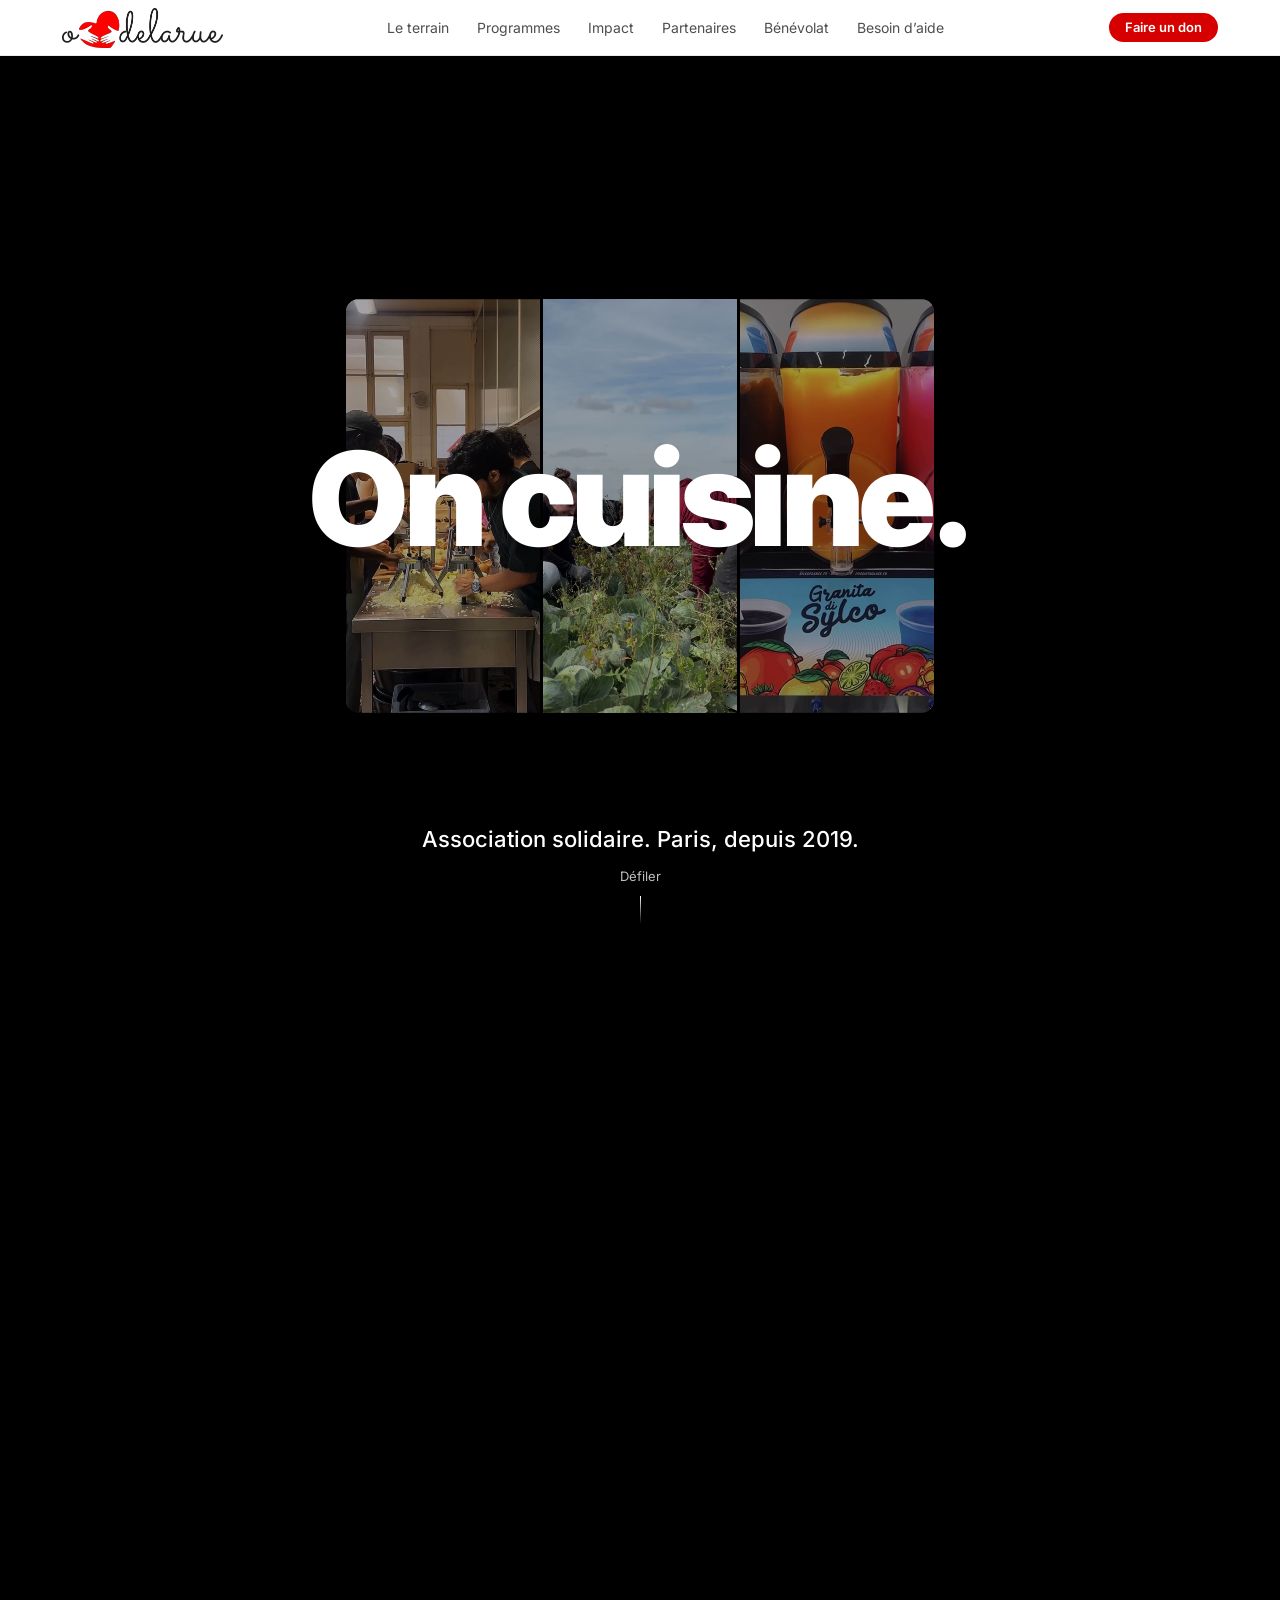
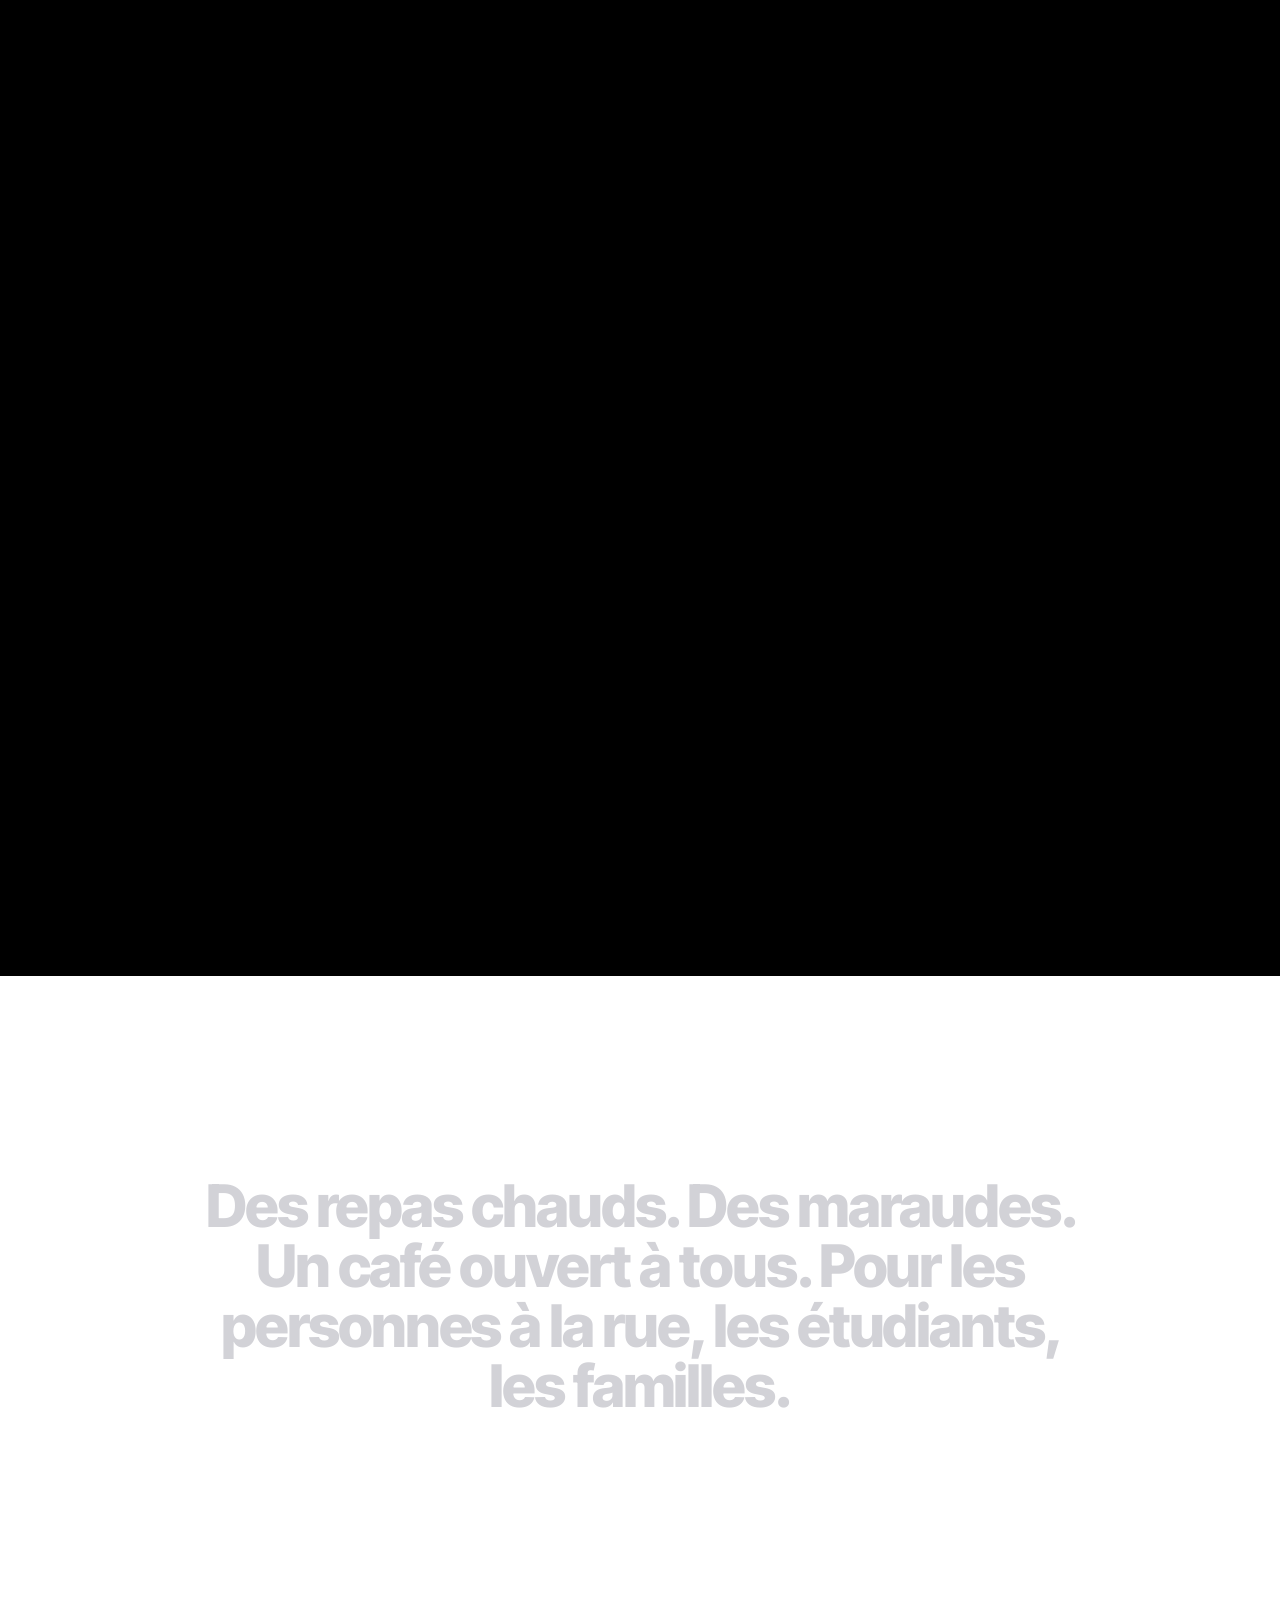
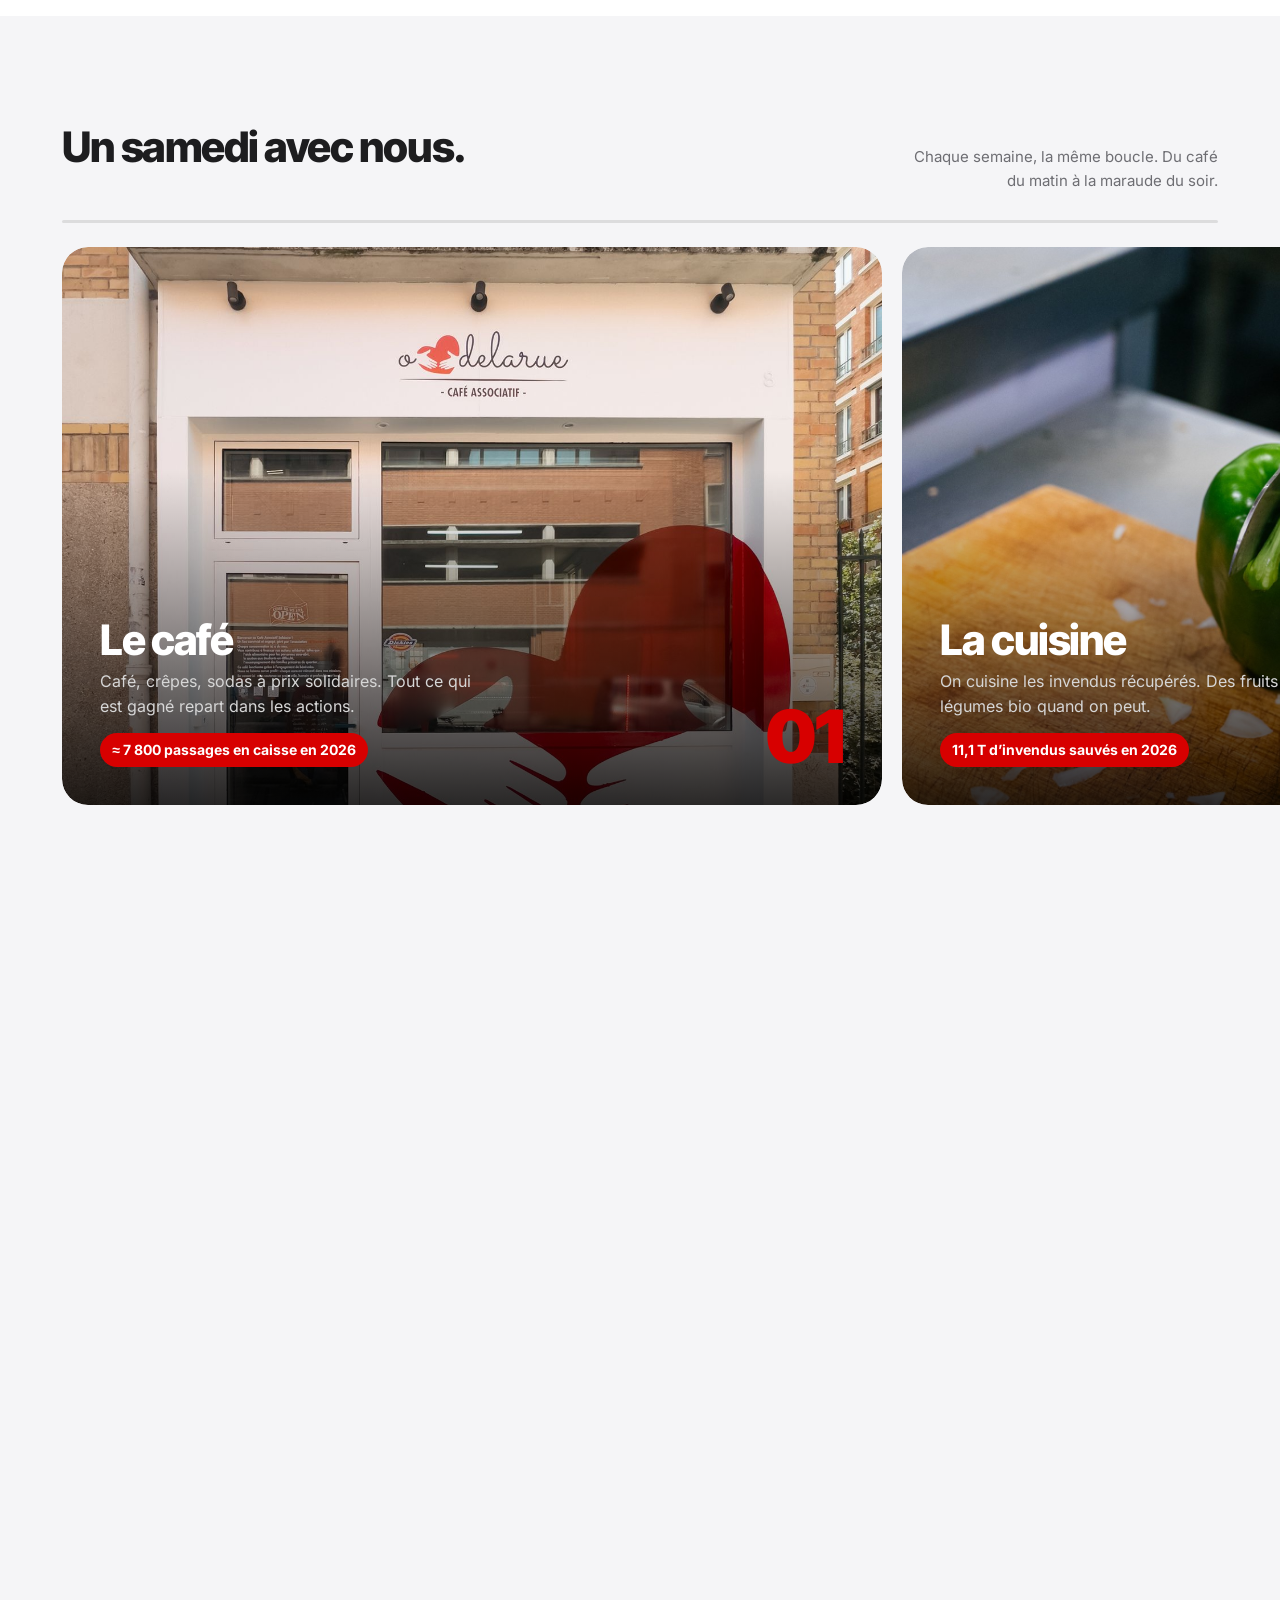
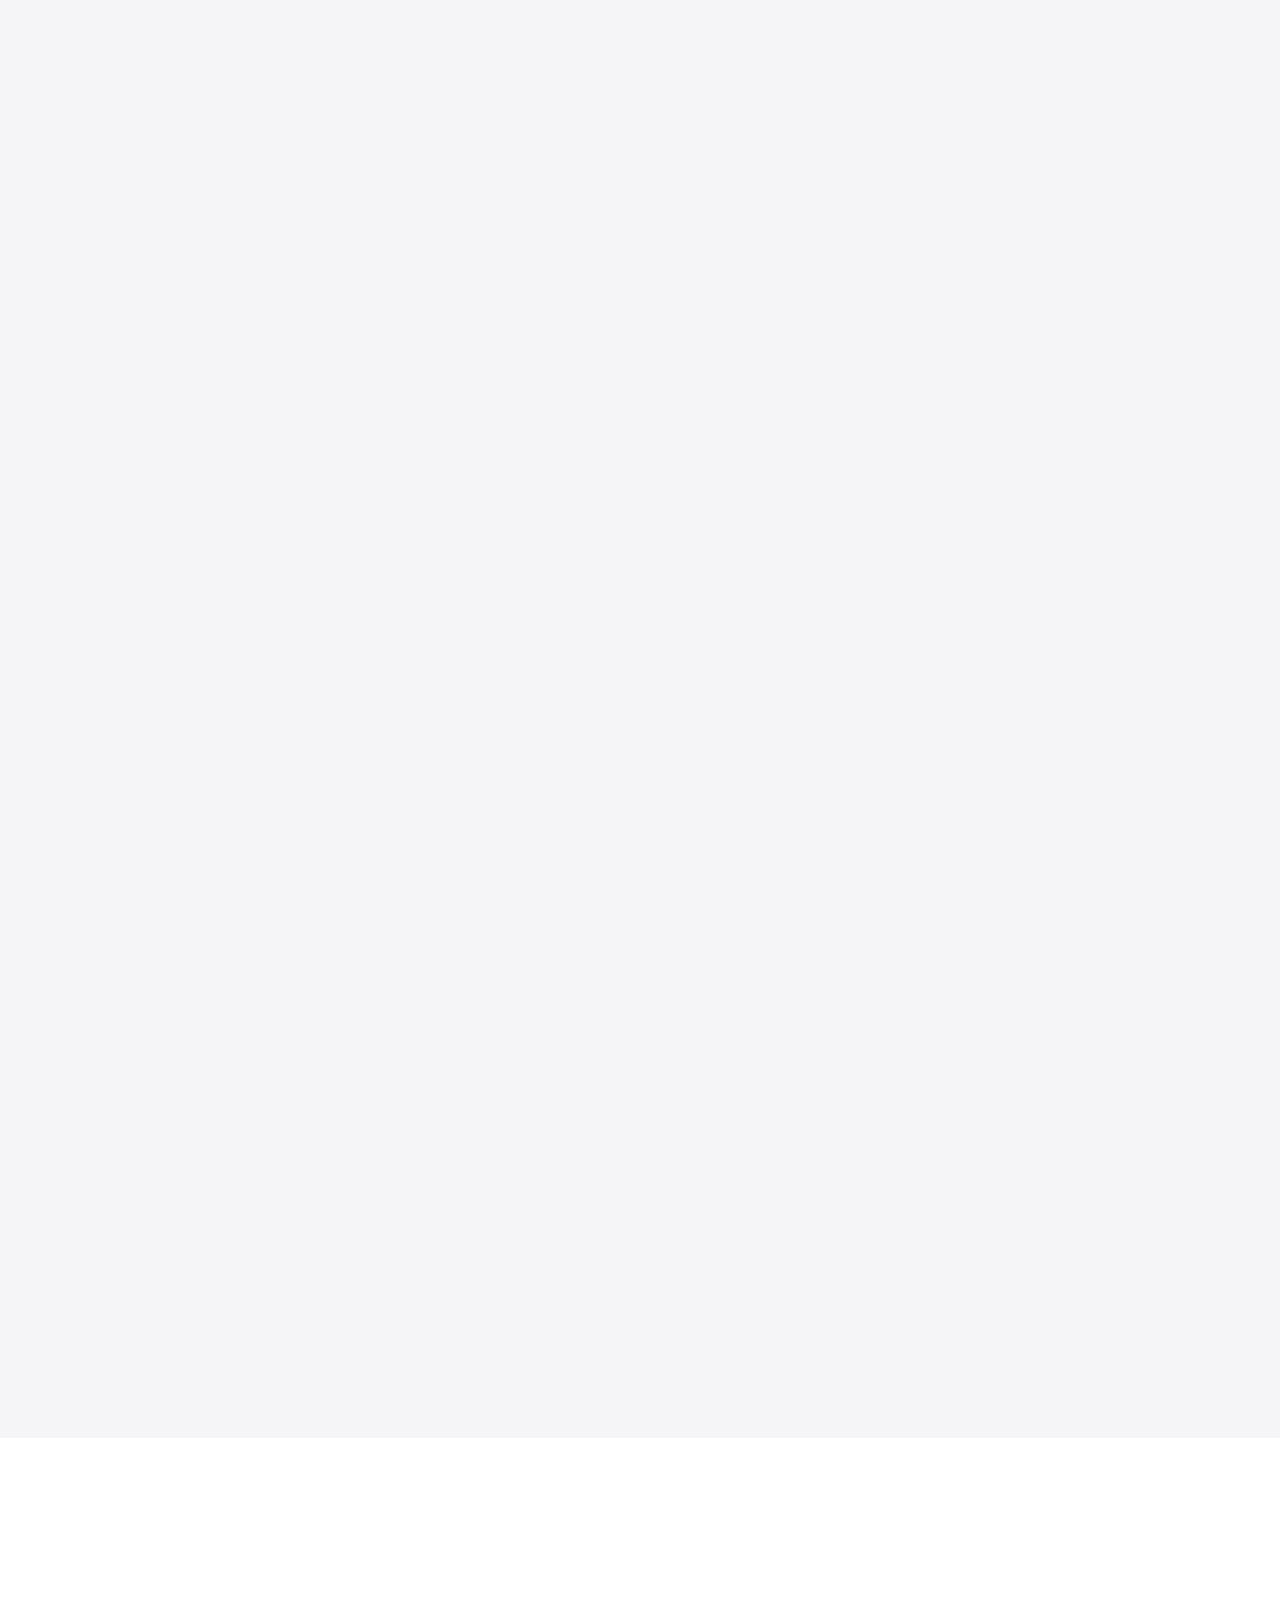
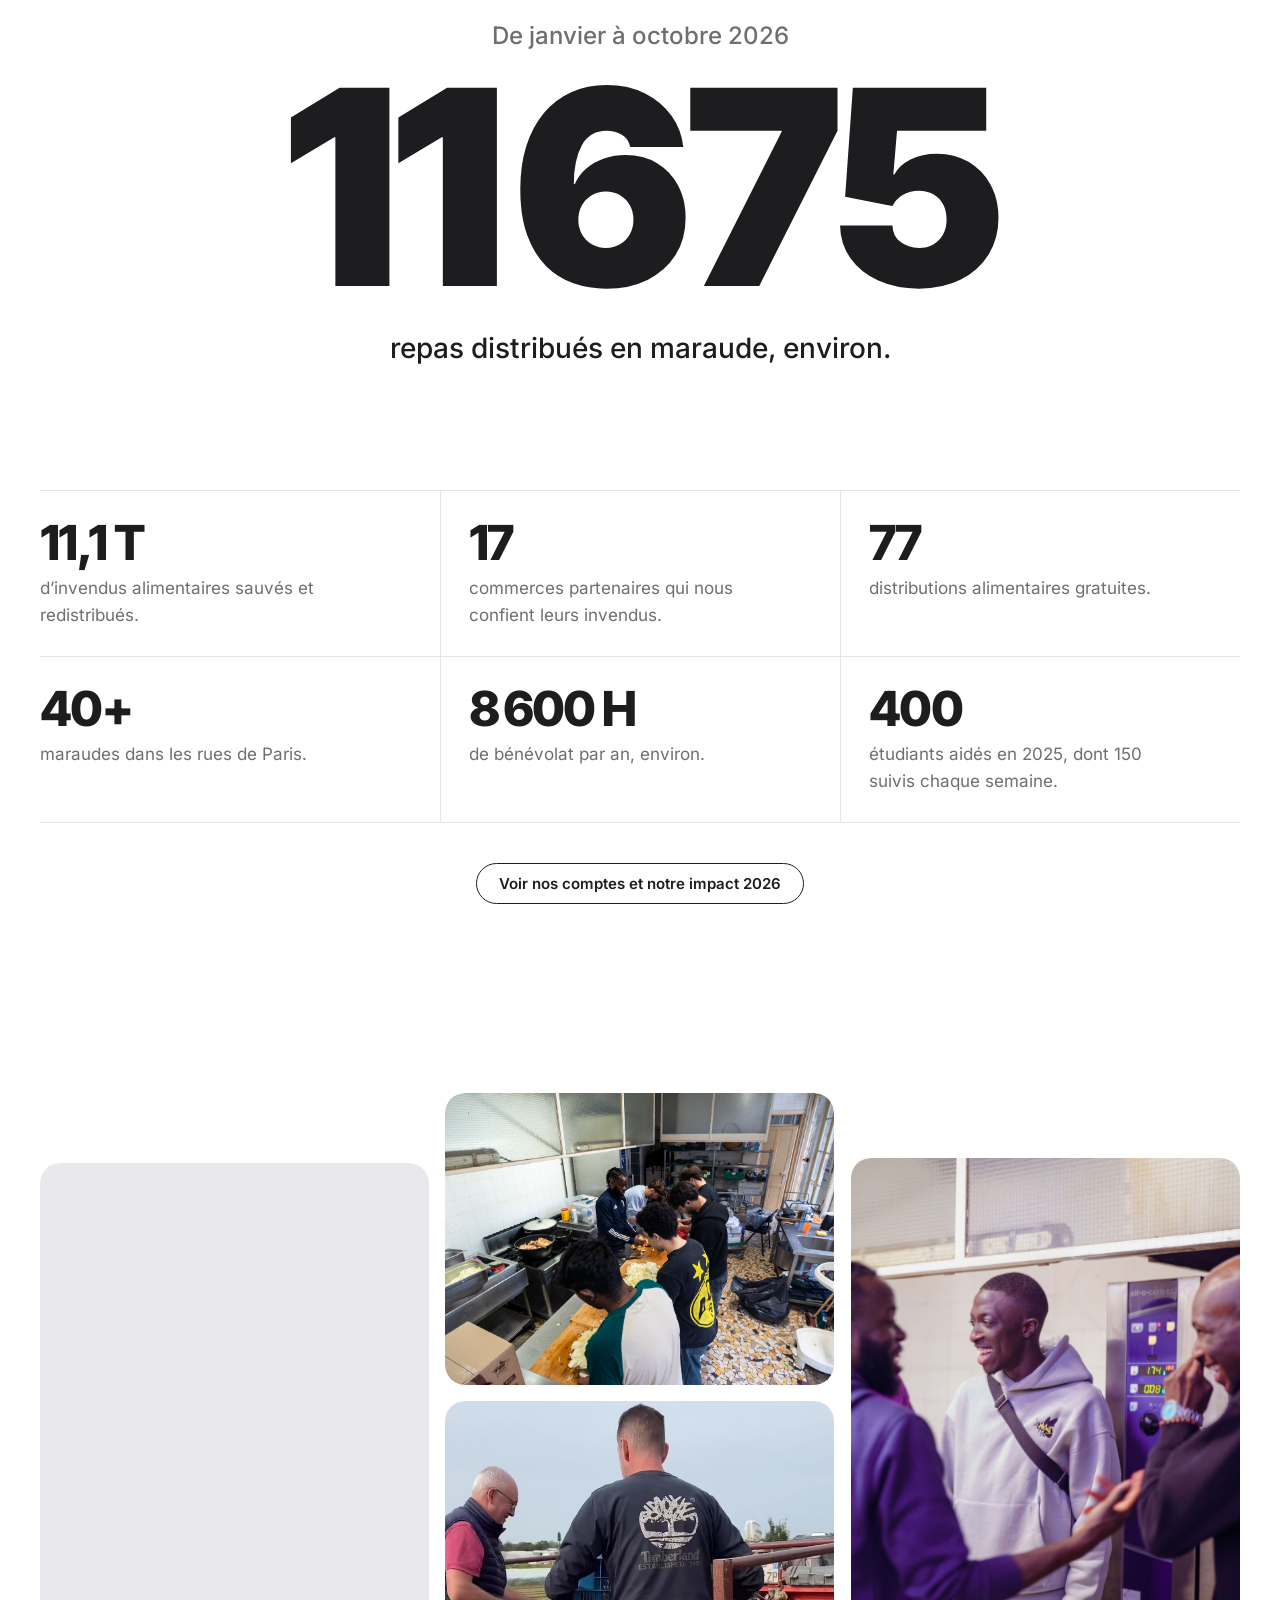
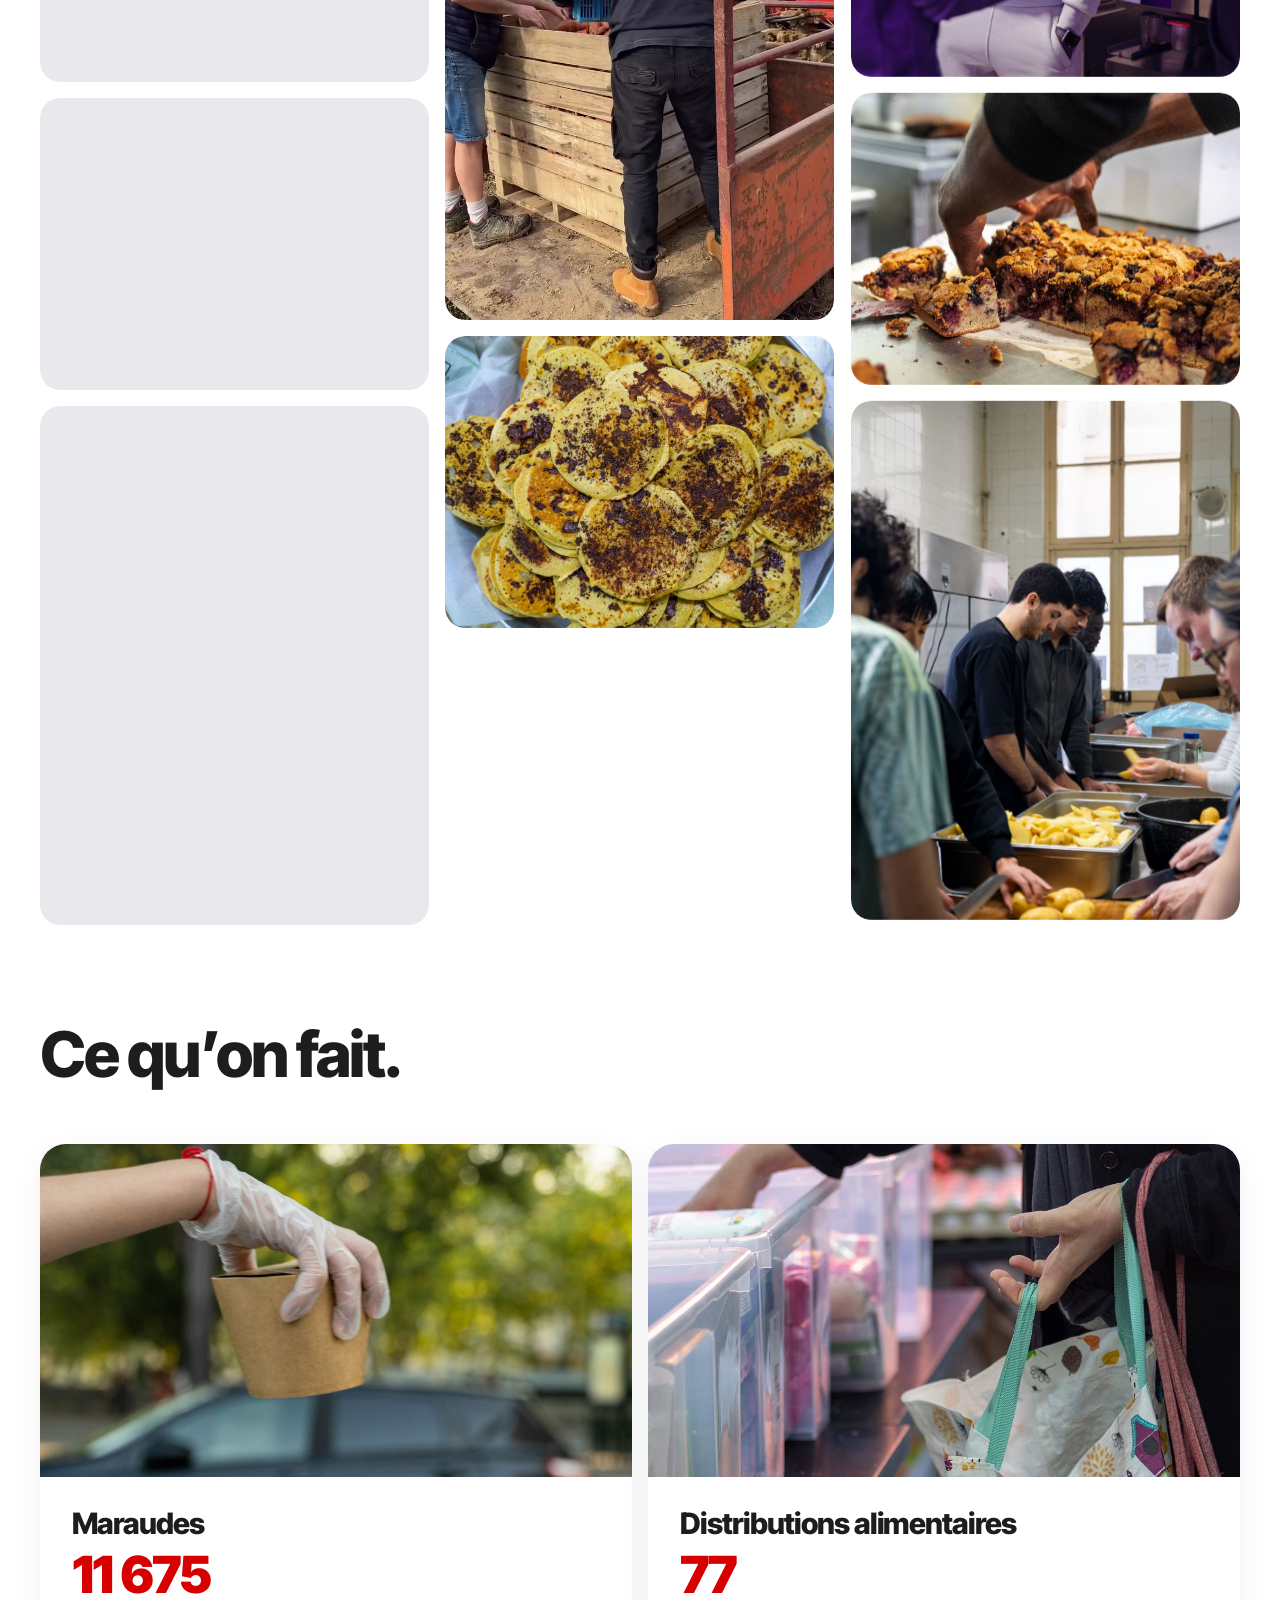
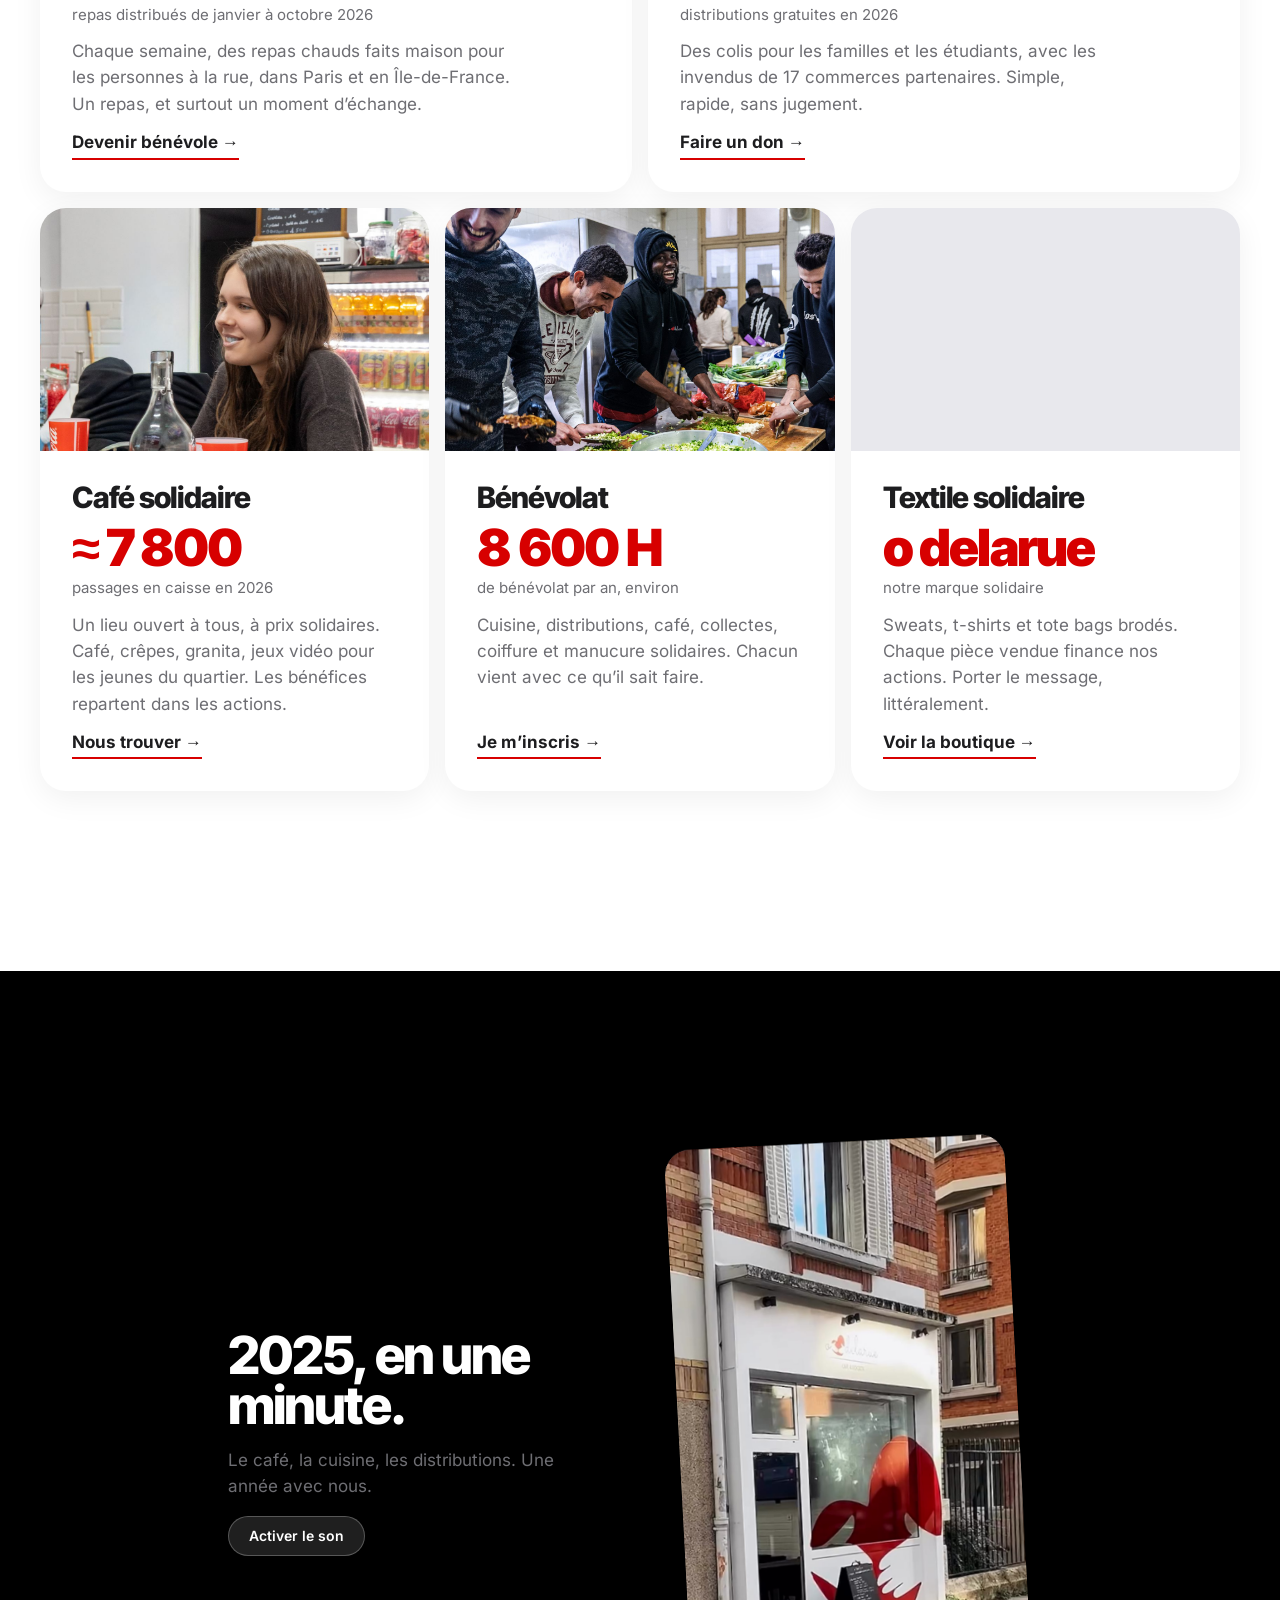
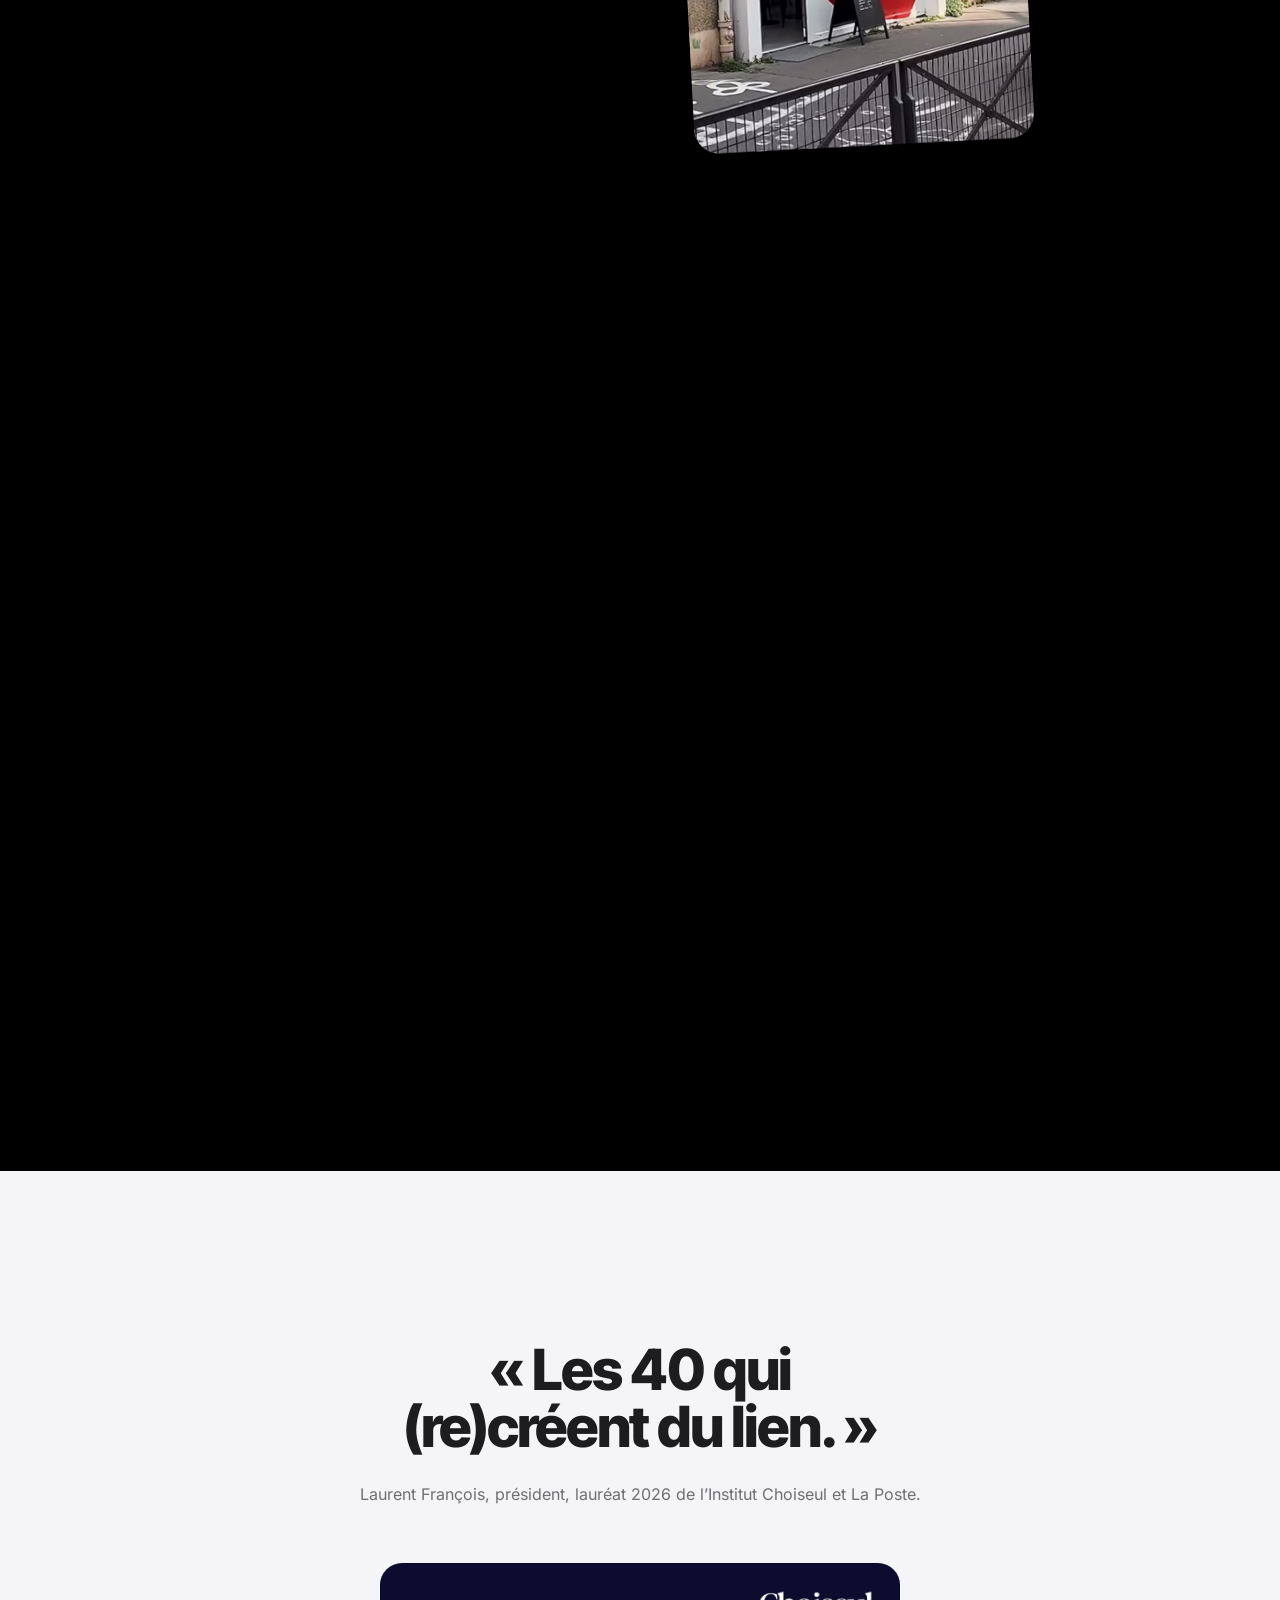
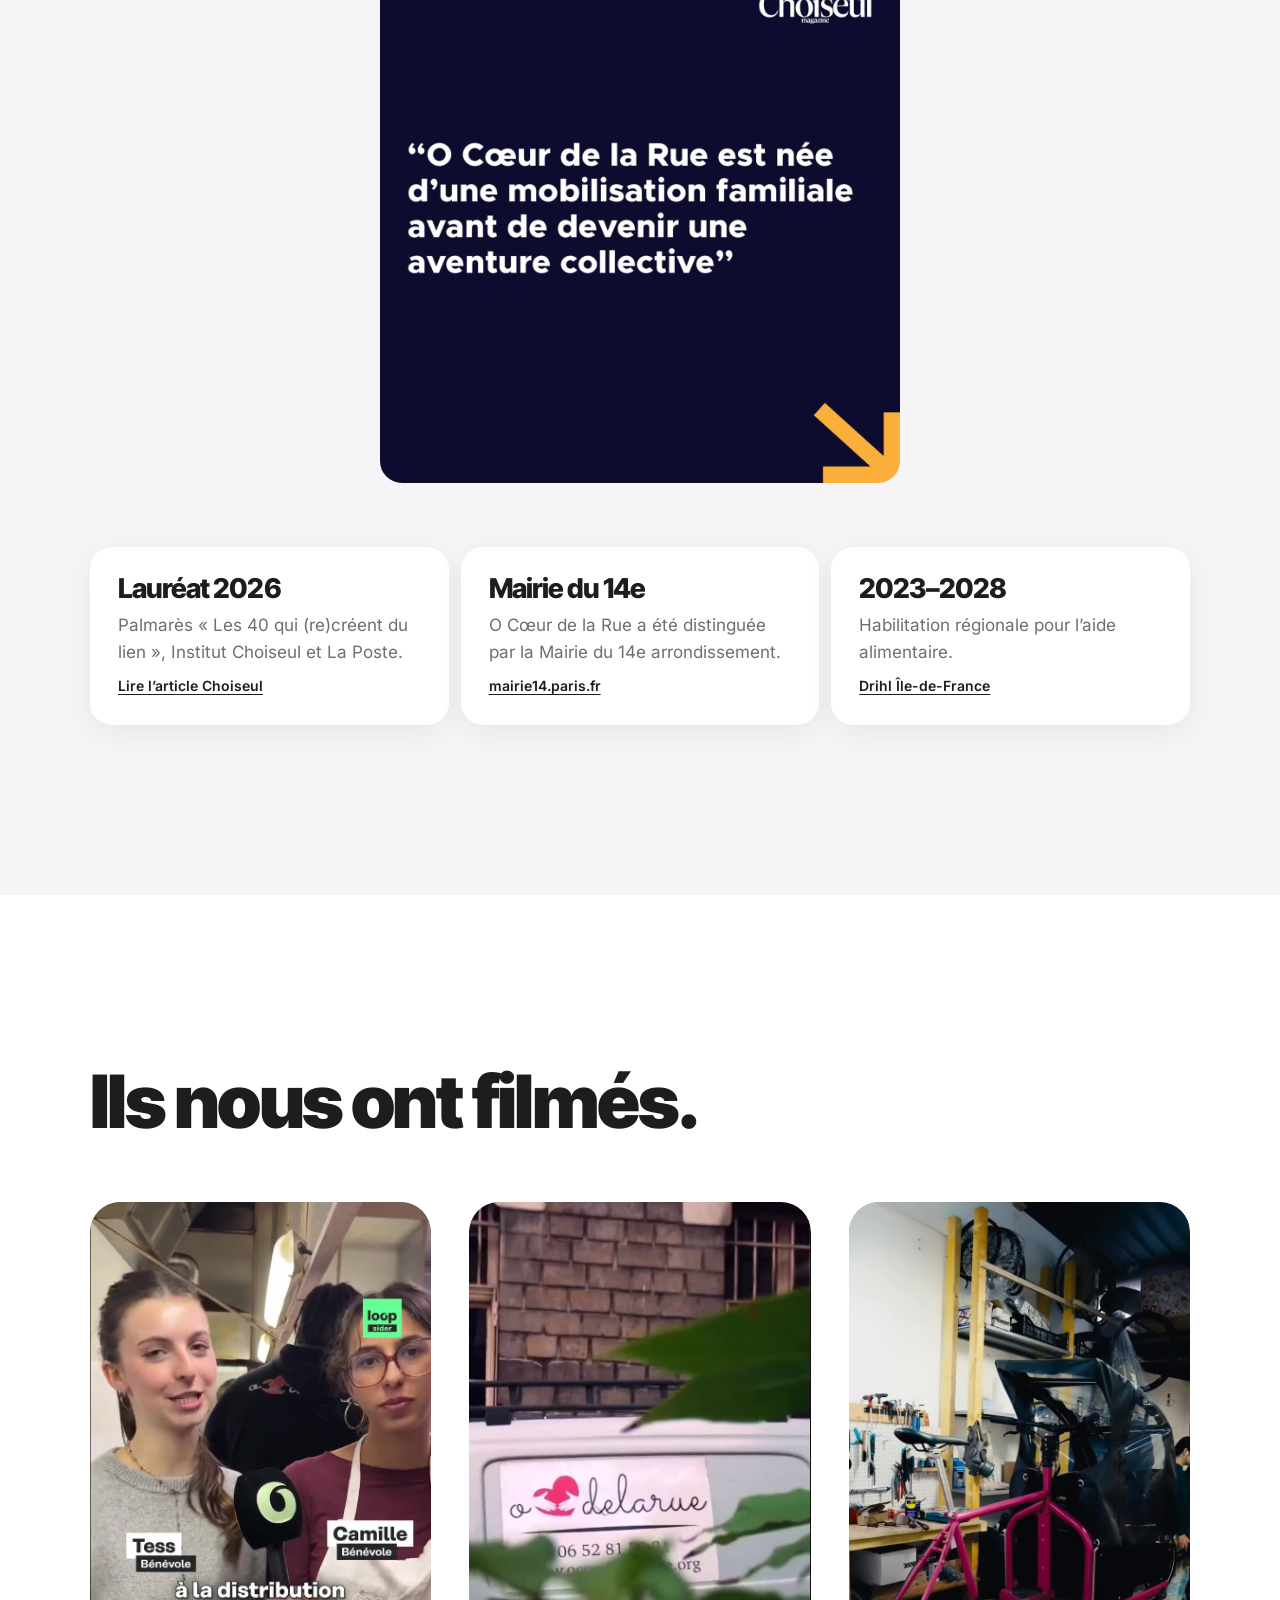
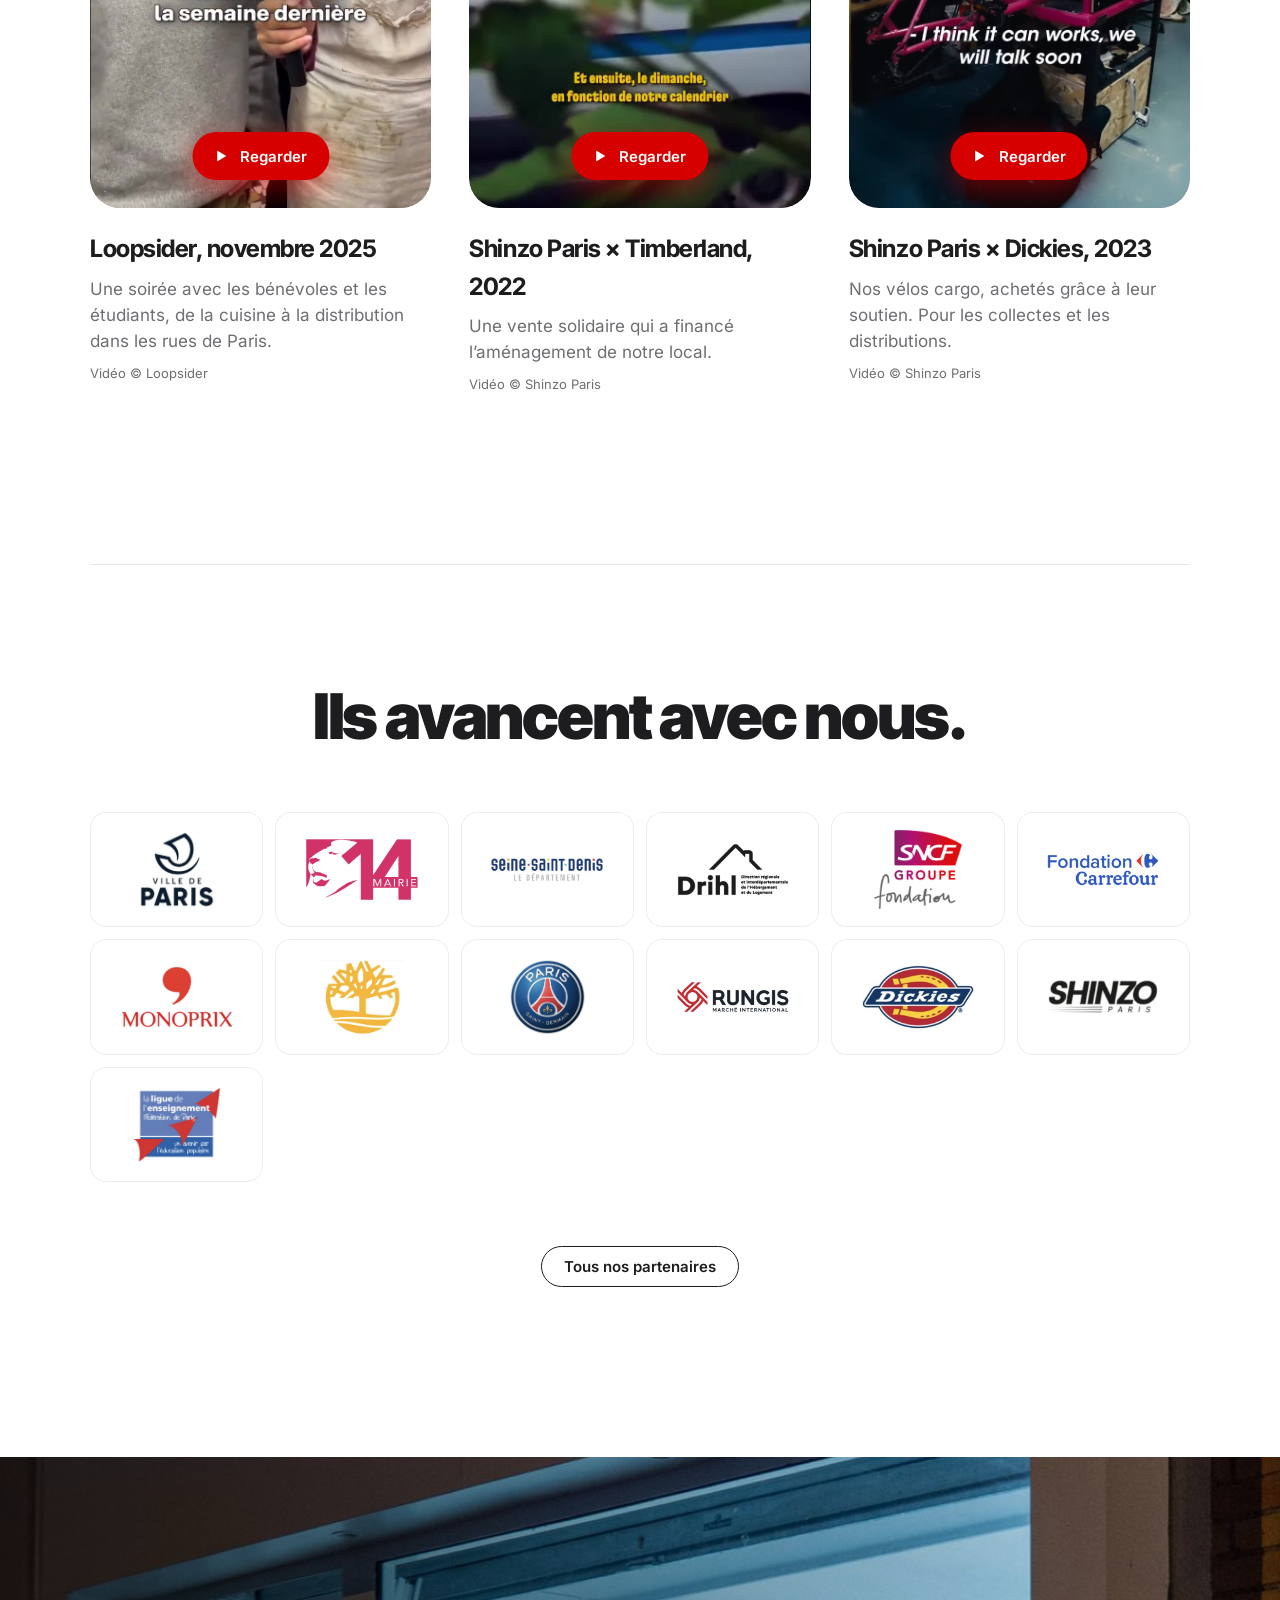
==== commit 954af08f: "Nouveaux partenaires et cartes programmes" ====
--- a/index.html
+++ b/index.html
@@ -149,6 +149,22 @@
 /* ============ PROGRAMMES ============ */
 .prog{background:var(--paper);color:var(--ink);padding:0 22px clamp(100px,14vw,180px)}
 .prog-in{max-width:1200px;margin:0 auto}
+.pgrid{list-style:none;display:grid;grid-template-columns:repeat(6,1fr);gap:16px}
+.pcard{grid-column:span 2;background:#fff;border-radius:26px;overflow:hidden;display:flex;flex-direction:column;box-shadow:0 8px 30px rgba(0,0,0,.06)}
+.pcard:nth-child(-n+2){grid-column:span 3}
+.pcard .photo{aspect-ratio:16/10;border-radius:0}
+.pcard:nth-child(-n+2) .photo{aspect-ratio:16/9}
+.pcard-body{padding:clamp(22px,2.6vw,32px);display:flex;flex-direction:column;gap:12px;flex:1}
+.pcard h3{font-family:var(--display);font-weight:800;font-size:clamp(1.43rem,2.3vw,1.9rem);line-height:1;letter-spacing:-.035em}
+.pcard-num b{display:block;font-family:var(--display);font-weight:900;font-size:clamp(2.2rem,4vw,3.3rem);line-height:.9;color:var(--red);letter-spacing:-.035em}
+.pcard-num span{display:block;margin-top:6px;font-size:.9375rem;color:var(--muted)}
+.pcard p{max-width:40ch}
+.pcard-body > p:not(.pcard-num){color:var(--muted);flex:1}
+.pcard-cta{align-self:flex-start;font-weight:700;color:var(--ink);text-decoration:none;border-bottom:2px solid var(--red);padding-bottom:2px}
+.pcard-cta:hover{color:var(--red)}
+.samedi-bar{max-width:1156px;width:calc(100% - 44px);margin:0 auto 24px;height:3px;border-radius:3px;background:var(--line);overflow:hidden}
+.samedi-bar span{display:block;height:100%;width:100%;background:var(--red);transform-origin:left;transform:scaleX(var(--q,0))}
+.step-fact{display:inline-block;margin-top:14px;padding:6px 12px;border-radius:999px;background:var(--red);color:#fff !important;font-weight:700;font-size:.875rem !important}
 .prog h2{font-family:var(--display);font-weight:800;font-size:clamp(2.05rem,4.92vw,4.1rem);line-height:.95;margin-bottom:clamp(36px,5vw,60px);letter-spacing:-.035em}
 .prog-list{list-style:none;border-top:1px solid var(--line)}
 .prog-item{border-bottom:1px solid var(--line)}
@@ -307,6 +323,9 @@
   .impact-grid{grid-template-columns:1fr}
   .impact-grid div,.impact-grid div:not(:nth-child(3n+1)){padding:26px 0;border-left:0;border-bottom:1px solid var(--line)}
   .prog-panel-in{grid-template-columns:1fr}
+  .pgrid{grid-template-columns:1fr}
+  .pcard,.pcard:nth-child(-n+2){grid-column:auto}
+  .samedi-bar{display:none}
   .prog-tag{display:block;margin:8px 0 0}
   .join-in{grid-template-columns:1fr}
   .foot-in{grid-template-columns:1fr}
@@ -477,25 +496,26 @@
         <h2>Un samedi avec nous.</h2>
         <p>Chaque semaine, la même boucle. Du café du matin à la maraude du soir.</p>
       </div>
+      <div class="samedi-bar" aria-hidden="true"><span></span></div>
       <div class="samedi-track">
         <article class="step">
           <figure class="photo" data-src="photos/cafe.jpg" data-alt="La façade du café associatif"><img src="photos/cafe.jpg" alt="La façade du café associatif" decoding="async" loading="lazy" width="1440" height="1800"></figure>
           <div class="step-body">
-            <div class="step-txt"><h3>Le café</h3><p>Café, crêpes, sodas à prix solidaires. Tout ce qui est gagné repart dans les actions.</p></div>
+            <div class="step-txt"><h3>Le café</h3><p>Café, crêpes, sodas à prix solidaires. Tout ce qui est gagné repart dans les actions.</p><p class="step-fact">≈&nbsp;7&nbsp;800 passages en caisse en 2026</p></div>
             <span class="step-num">01</span>
           </div>
         </article>
         <article class="step">
           <figure class="photo" data-src="photos/cuisine.jpg" data-alt="Un bénévole coupe des poivrons en cuisine"><img src="photos/cuisine.jpg" alt="Un bénévole coupe des poivrons en cuisine" decoding="async" loading="lazy" width="1800" height="1200"></figure>
           <div class="step-body">
-            <div class="step-txt"><h3>La cuisine</h3><p>On cuisine les invendus récupérés. Des fruits et légumes bio quand on peut.</p></div>
+            <div class="step-txt"><h3>La cuisine</h3><p>On cuisine les invendus récupérés. Des fruits et légumes bio quand on peut.</p><p class="step-fact">11,1&nbsp;T d’invendus sauvés en 2026</p></div>
             <span class="step-num">02</span>
           </div>
         </article>
         <article class="step">
           <figure class="photo" data-src="photos/maraude.jpg" data-alt="Un bénévole garde la main sur la marmite pendant la maraude, dans la rue"><img src="photos/maraude.jpg" alt="Un bénévole garde la main sur la marmite pendant la maraude, dans la rue" decoding="async" loading="lazy" width="1600" height="1066"></figure>
           <div class="step-body">
-            <div class="step-txt"><h3>La maraude</h3><p>Le soir, on part dans Paris et en Île-de-France. On distribue, on prend le temps de parler.</p></div>
+            <div class="step-txt"><h3>La maraude</h3><p>Le soir, on part dans Paris et en Île-de-France. On distribue, on prend le temps de parler.</p><p class="step-fact">≈&nbsp;285 repas par maraude en 2026</p></div>
             <span class="step-num">03</span>
           </div>
         </article>
@@ -556,41 +576,51 @@
   <section class="prog" id="programmes">
     <div class="prog-in">
       <h2>Ce qu’on fait.</h2>
-      <ul class="prog-list">
-        <li class="prog-item" data-open="false">
-          <button aria-expanded="false"><span class="prog-name">Maraudes</span><span class="plus" aria-hidden="true"></span></button>
-          <div class="prog-panel"><div><div class="prog-panel-in">
-            <figure class="photo" data-src="photos/prog-maraudes.jpg"><img src="photos/prog-maraudes.jpg" alt="Maraude du soir dans Paris" decoding="async" loading="lazy" width="933" height="1400"></figure>
-            <div><p>Chaque semaine, des repas chauds faits maison distribués aux personnes à la rue, dans Paris et en Île-de-France.</p><p>Un repas, mais surtout un moment d’échange.</p></div>
-          </div></div></div>
+      <ul class="pgrid">
+        <li class="pcard">
+          <figure class="photo" data-src="photos/prog-maraudes.jpg"><img src="photos/prog-maraudes.jpg" alt="Maraude du soir dans Paris" decoding="async" loading="lazy" width="933" height="1400"></figure>
+          <div class="pcard-body">
+            <h3>Maraudes</h3>
+            <p class="pcard-num"><b>11&nbsp;675</b><span>repas distribués de janvier à octobre 2026</span></p>
+            <p>Chaque semaine, des repas chauds faits maison pour les personnes à la rue, dans Paris et en Île-de-France. Un repas, et surtout un moment d’échange.</p>
+            <a class="pcard-cta" href="/benevole">Devenir bénévole <span aria-hidden="true">→</span></a>
+          </div>
         </li>
-        <li class="prog-item" data-open="false">
-          <button aria-expanded="false"><span class="prog-name">Café solidaire</span><span class="plus" aria-hidden="true"></span></button>
-          <div class="prog-panel"><div><div class="prog-panel-in">
-            <figure class="photo" data-src="photos/prog-cafe.jpg"><img src="photos/prog-cafe.jpg" alt="Le café solidaire" decoding="async" loading="lazy" width="1120" height="1400"></figure>
-            <div><p>Un lieu ouvert à tous, à prix solidaires. 100 % des bénéfices reversés à l’association.</p><p>Café, crêpes, granita selon la saison, sodas. Jeux vidéo et télé pour les jeunes du quartier.</p></div>
-          </div></div></div>
+        <li class="pcard">
+          <figure class="photo" data-src="photos/prog-etudiants.jpg"><img src="photos/prog-etudiants.jpg" alt="Distribution de colis alimentaires" decoding="async" loading="lazy" width="1120" height="1400"></figure>
+          <div class="pcard-body">
+            <h3>Distributions alimentaires</h3>
+            <p class="pcard-num"><b>77</b><span>distributions gratuites en 2026</span></p>
+            <p>Des colis pour les familles et les étudiants, avec les invendus de 17 commerces partenaires. Simple, rapide, sans jugement.</p>
+            <a class="pcard-cta" href="/dons">Faire un don <span aria-hidden="true">→</span></a>
+          </div>
         </li>
-        <li class="prog-item" data-open="false">
-          <button aria-expanded="false"><span class="prog-name">Distributions alimentaires</span><span class="plus" aria-hidden="true"></span></button>
-          <div class="prog-panel"><div><div class="prog-panel-in">
-            <figure class="photo" data-src="photos/prog-etudiants.jpg"><img src="photos/prog-etudiants.jpg" alt="Distribution de colis alimentaires" decoding="async" loading="lazy" width="1120" height="1400"></figure>
-            <div><p>Des colis alimentaires pour les familles, les étudiants, pour tous ceux qui en ont besoin, sur inscription. Nos produits, achetés ou issus de collectes, et les invendus des commerces.</p><p>Simple, rapide, sans jugement.</p></div>
-          </div></div></div>
+        <li class="pcard">
+          <figure class="photo" data-src="photos/prog-cafe.jpg"><img src="photos/prog-cafe.jpg" alt="Le café solidaire" decoding="async" loading="lazy" width="1120" height="1400"></figure>
+          <div class="pcard-body">
+            <h3>Café solidaire</h3>
+            <p class="pcard-num"><b>≈&nbsp;7&nbsp;800</b><span>passages en caisse en 2026</span></p>
+            <p>Un lieu ouvert à tous, à prix solidaires. Café, crêpes, granita, jeux vidéo pour les jeunes du quartier. Les bénéfices repartent dans les actions.</p>
+            <a class="pcard-cta" href="https://maps.apple.com/?q=8%20rue%20du%20G%C3%A9n%C3%A9ral%20Humbert%2C%2075014%20Paris" rel="noopener" target="_blank">Nous trouver <span aria-hidden="true">→</span></a>
+          </div>
         </li>
-        <li class="prog-item" data-open="false">
-          <button aria-expanded="false"><span class="prog-name">Bénévolat</span><span class="plus" aria-hidden="true"></span></button>
-          <div class="prog-panel"><div><div class="prog-panel-in">
-            <figure class="photo" data-src="photos/prog-benevolat.jpg"><img src="photos/prog-benevolat.jpg" alt="Bénévoles en cuisine" decoding="async" loading="lazy" width="1400" height="1000"></figure>
-            <div><p>En cuisine, en distribution, au café. Des collectes en magasin, des événements, de la coiffure et de la manucure solidaires.</p><p>Chacun vient avec ce qu’il sait faire.</p></div>
-          </div></div></div>
+        <li class="pcard">
+          <figure class="photo" data-src="photos/prog-benevolat.jpg"><img src="photos/prog-benevolat.jpg" alt="Bénévoles en cuisine" decoding="async" loading="lazy" width="1400" height="1000"></figure>
+          <div class="pcard-body">
+            <h3>Bénévolat</h3>
+            <p class="pcard-num"><b>8&nbsp;600&nbsp;H</b><span>de bénévolat par an, environ</span></p>
+            <p>Cuisine, distributions, café, collectes, coiffure et manucure solidaires. Chacun vient avec ce qu’il sait faire.</p>
+            <a class="pcard-cta" href="https://tally.so/r/vXGZo4" rel="noopener" target="_blank">Je m’inscris <span aria-hidden="true">→</span></a>
+          </div>
         </li>
-        <li class="prog-item" data-open="false">
-          <button aria-expanded="false"><span class="prog-name">Textile solidaire</span><span class="plus" aria-hidden="true"></span></button>
-          <div class="prog-panel"><div><div class="prog-panel-in">
-            <figure class="photo" data-src="photos/prog-textile.jpg"><img src="photos/prog-textile.jpg" alt="Vêtements brodés de l’association" decoding="async" loading="lazy" width="1120" height="1400"></figure>
-            <div><p>Des vêtements à l’image de l’association, brodés ou sérigraphiés. Chaque pièce vendue finance nos actions.</p><p>Porter le message, littéralement.</p></div>
-          </div></div></div>
+        <li class="pcard">
+          <figure class="photo" data-src="photos/prog-textile.jpg"><img src="photos/prog-textile.jpg" alt="Vêtements brodés de l’association" decoding="async" loading="lazy" width="1120" height="1400"></figure>
+          <div class="pcard-body">
+            <h3>Textile solidaire</h3>
+            <p class="pcard-num"><b>o&nbsp;delarue</b><span>notre marque solidaire</span></p>
+            <p>Sweats, t-shirts et tote bags brodés. Chaque pièce vendue finance nos actions. Porter le message, littéralement.</p>
+            <a class="pcard-cta" href="https://boutique.ocoeurdelarue.org" rel="noopener" target="_blank">Voir la boutique <span aria-hidden="true">→</span></a>
+          </div>
         </li>
       </ul>
     </div>
@@ -678,6 +708,7 @@
         <li><img src="logos/mairie-14.png" alt="Mairie du 14e" loading="lazy" width="439" height="250"></li>
         <li><img src="logos/seine-saint-denis.png" alt="Seine-Saint-Denis" loading="lazy" width="416" height="105"></li>
         <li><img src="logos/drihl.png" alt="Drihl" loading="lazy" width="376" height="186"></li>
+        <li><img src="logos/fondation-sncf.png" alt="Fondation Groupe SNCF" loading="lazy" width="440" height="395"></li>
         <li><img src="logos/fondation-carrefour.png" alt="Fondation Carrefour" loading="lazy" width="389" height="129"></li>
         <li><img src="logos/monoprix.png" alt="Monoprix" loading="lazy" width="372" height="216"></li>
         <li><img src="logos/timberland.png" alt="Timberland" loading="lazy" width="434" height="390"></li>
@@ -786,6 +817,7 @@
   const words = [...document.querySelectorAll('.hero-word')];
   const samedi = document.querySelector('.samedi');
   const track = document.querySelector('.samedi-track');
+  const bar = document.querySelector('.samedi-bar');
 
   const sizeSamedi = () => {
     if (desktop.matches && !reduce) {
@@ -813,6 +845,7 @@
         const q = progress(samedi);
         const dist = track.scrollWidth - innerWidth;
         track.style.transform = `translate3d(${(-q * dist).toFixed(1)}px,0,0)`;
+        bar && bar.style.setProperty('--q', q.toFixed(4));
       }
     }
     ticking = false;
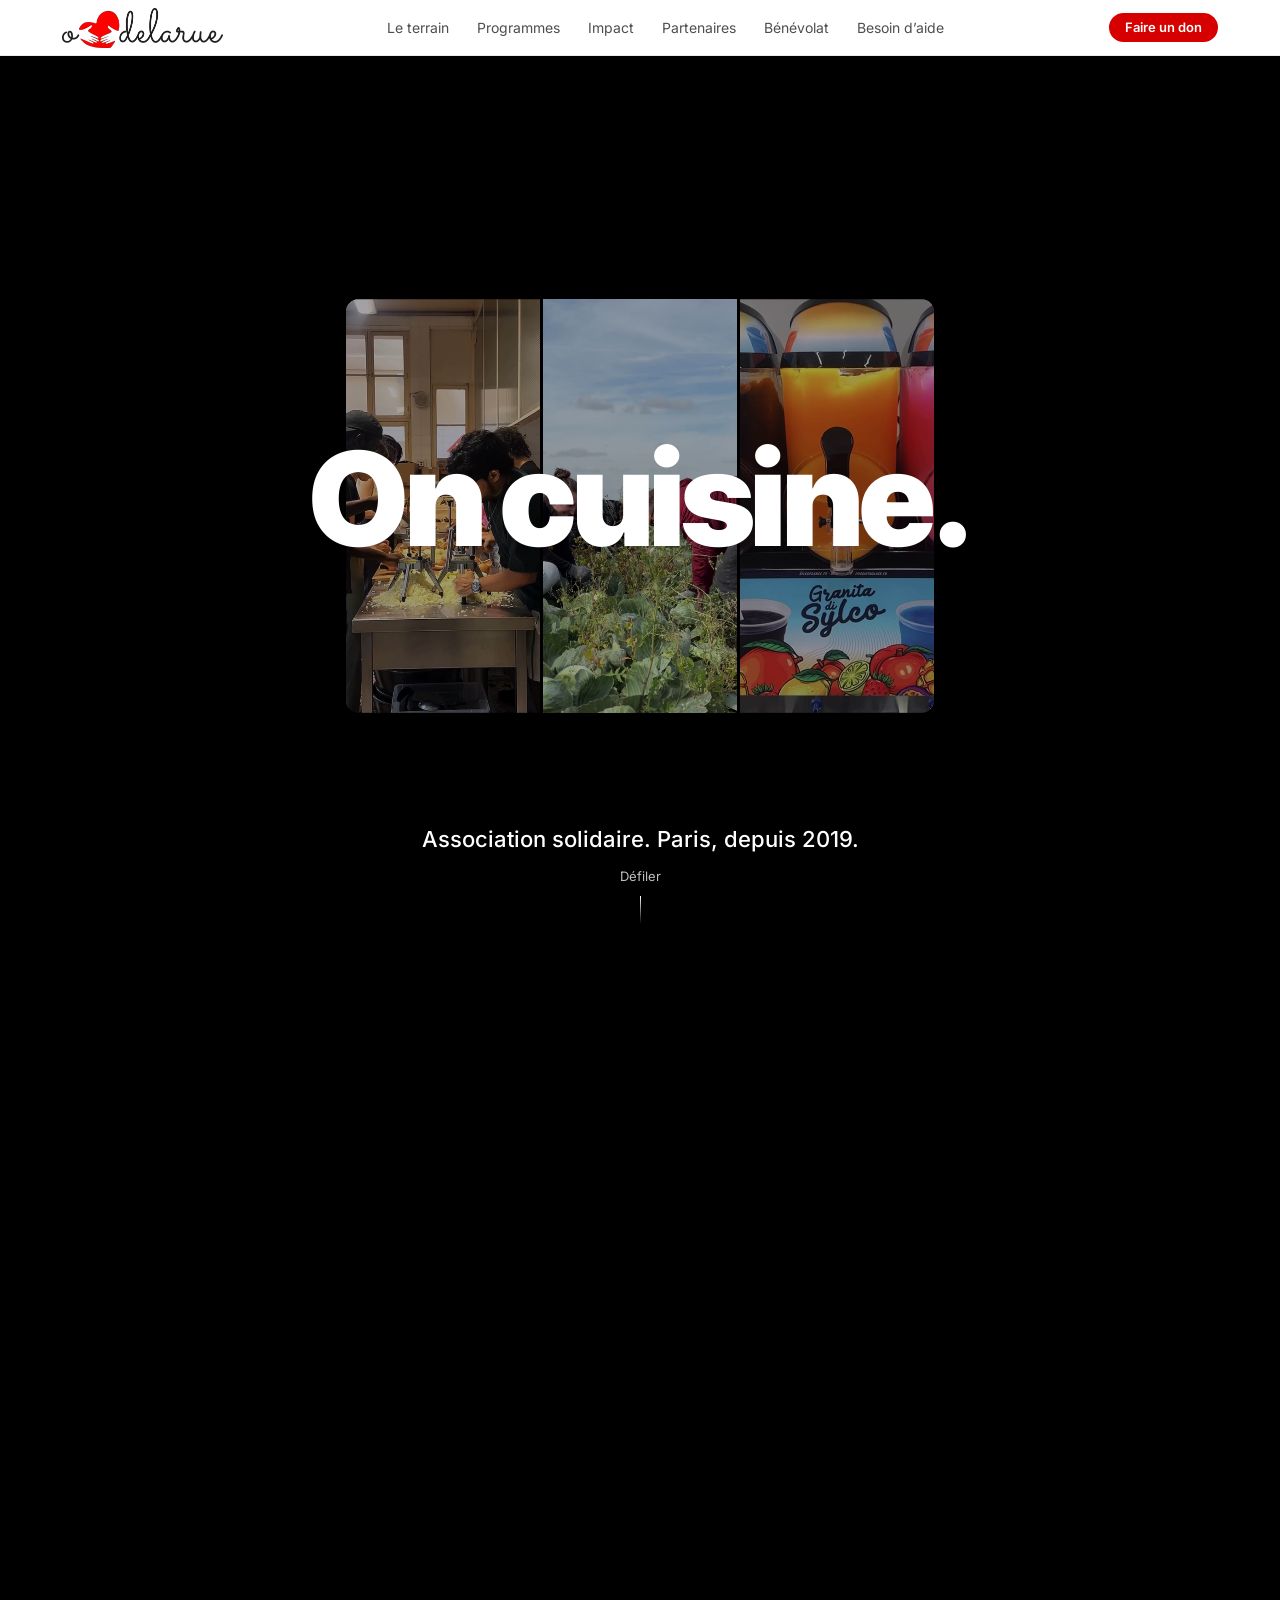
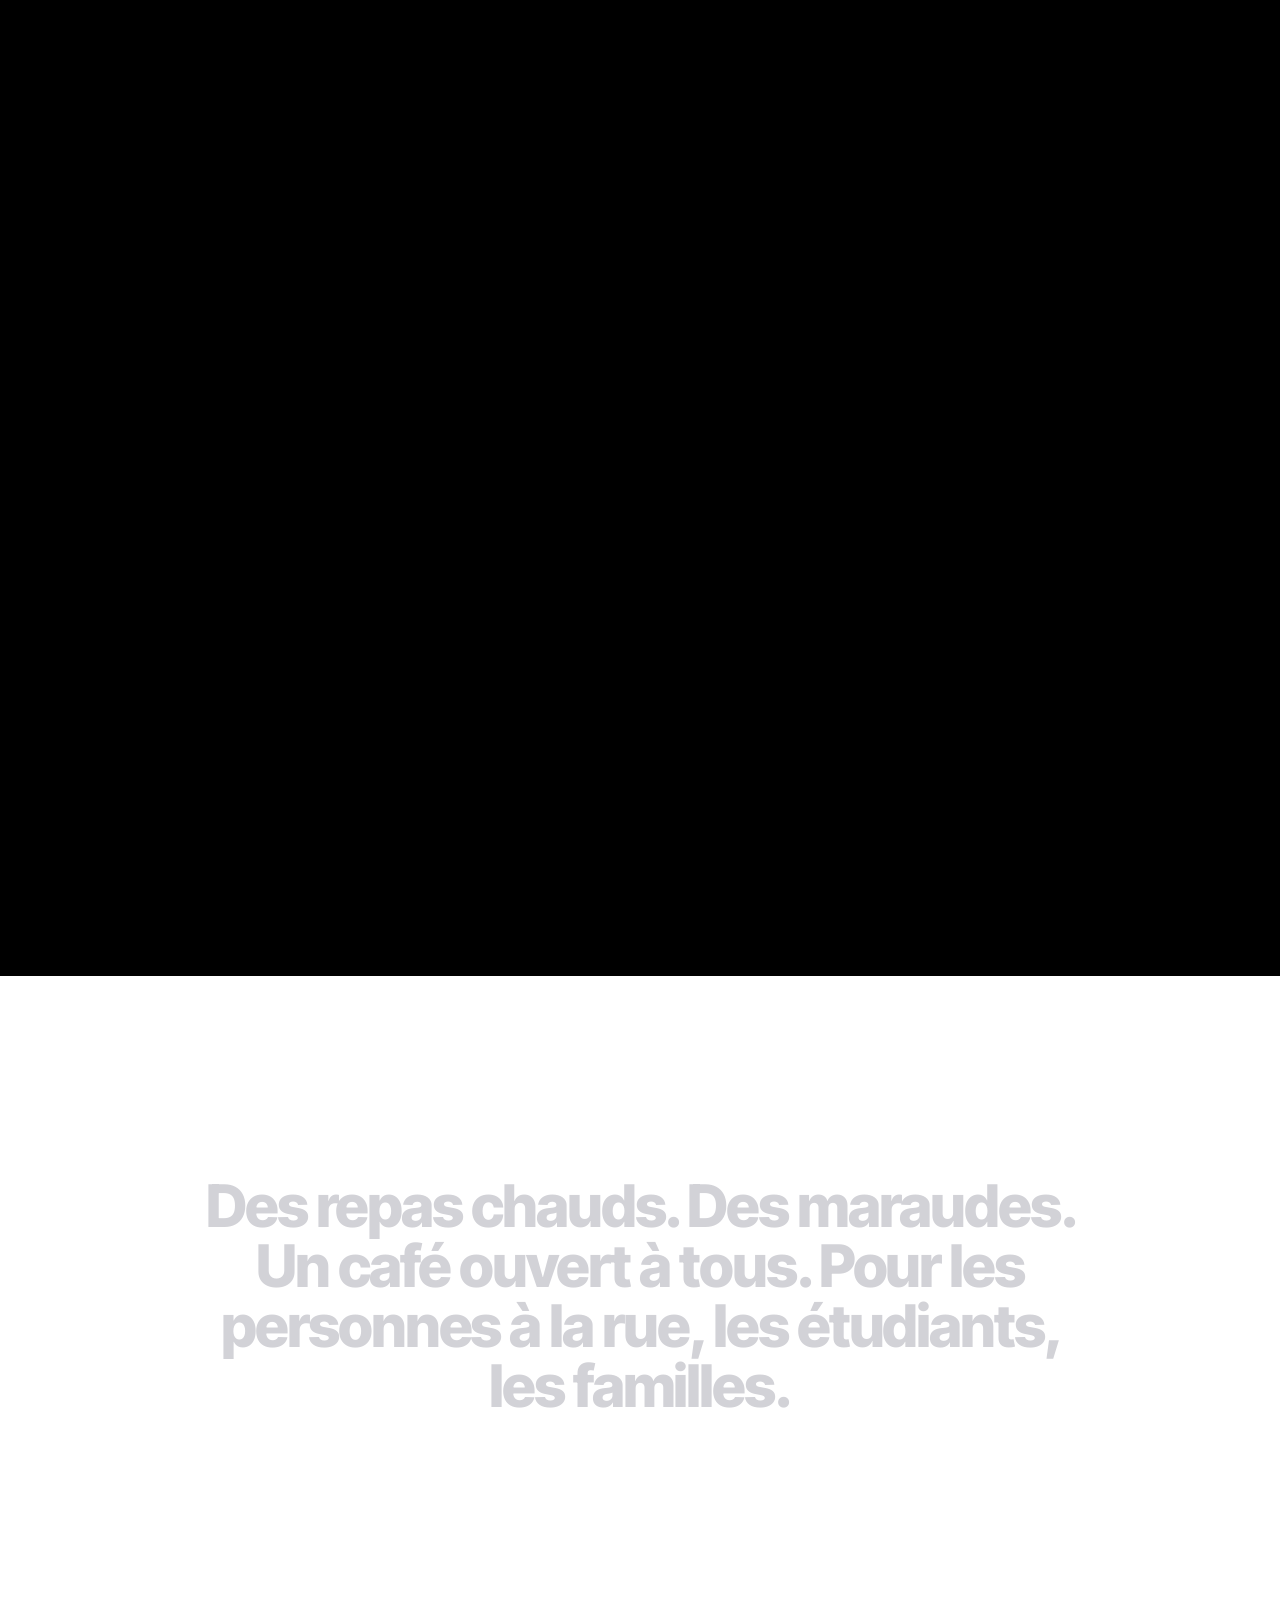
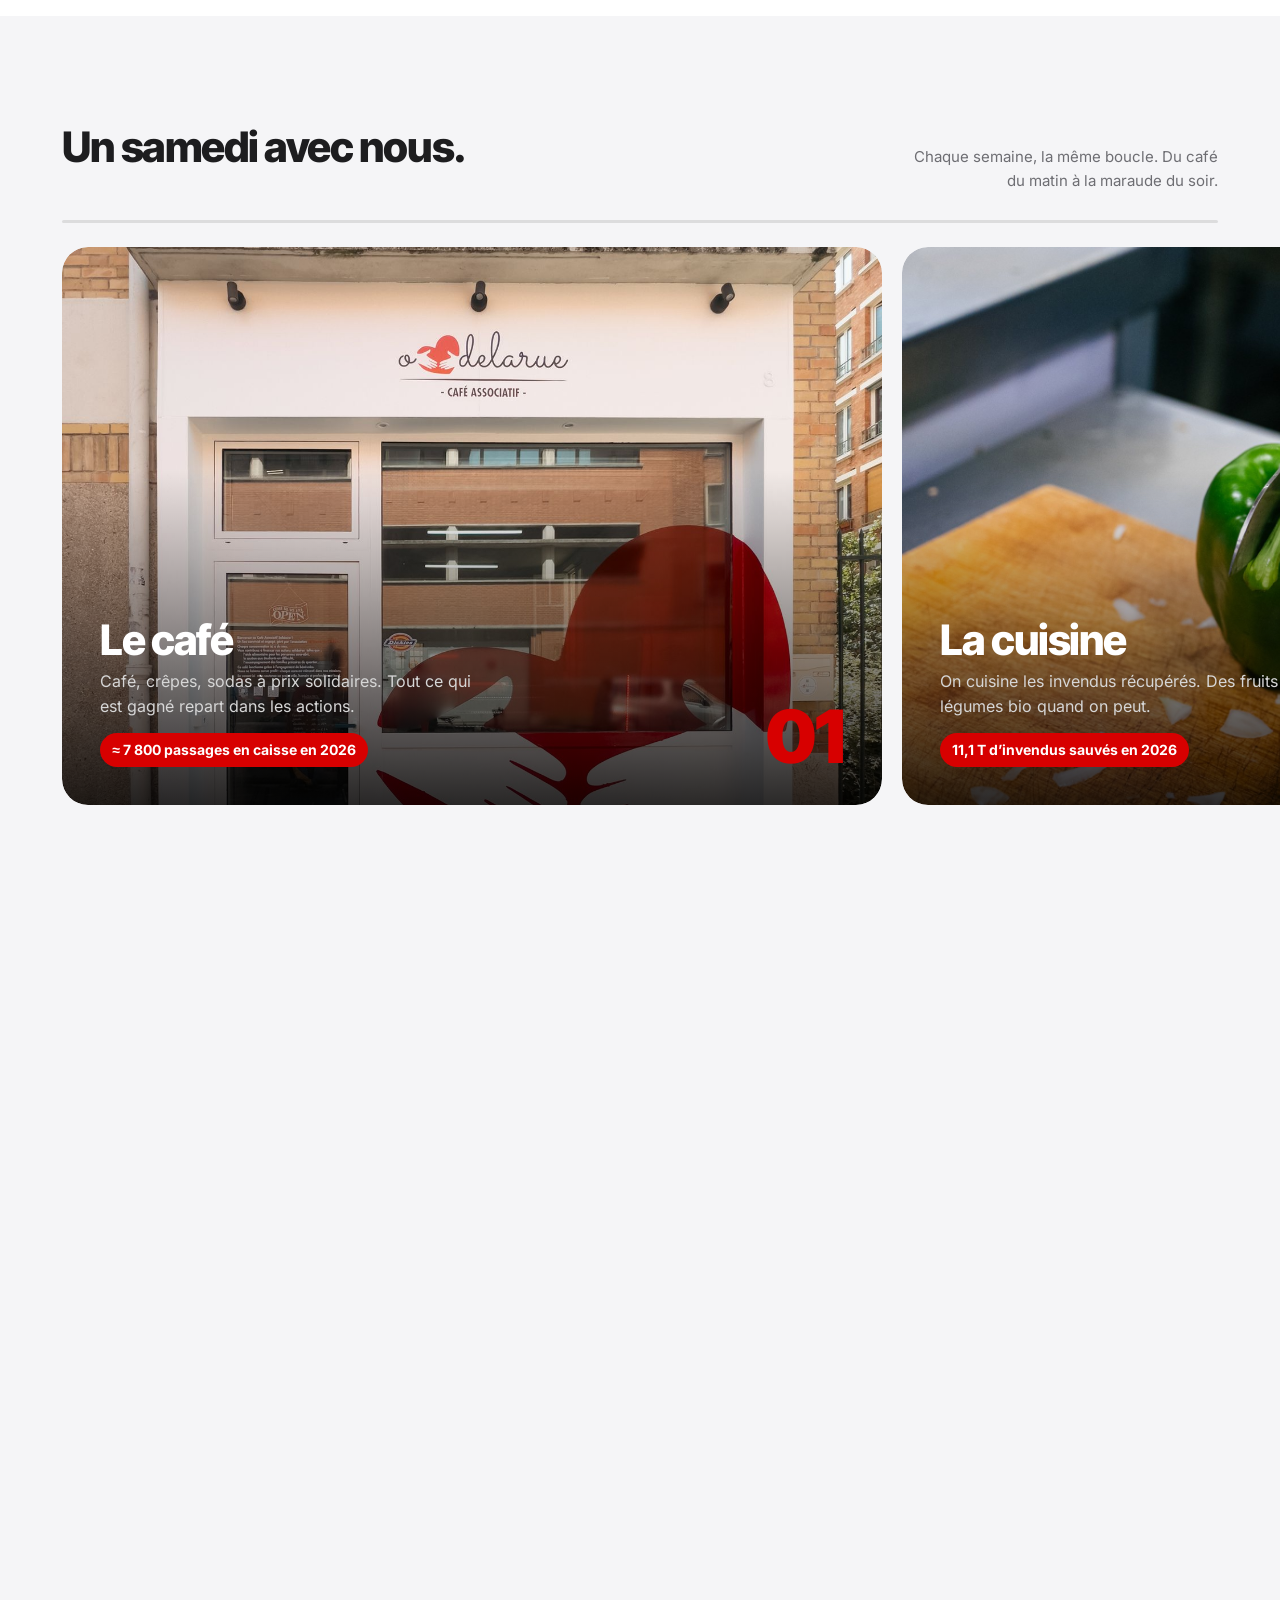
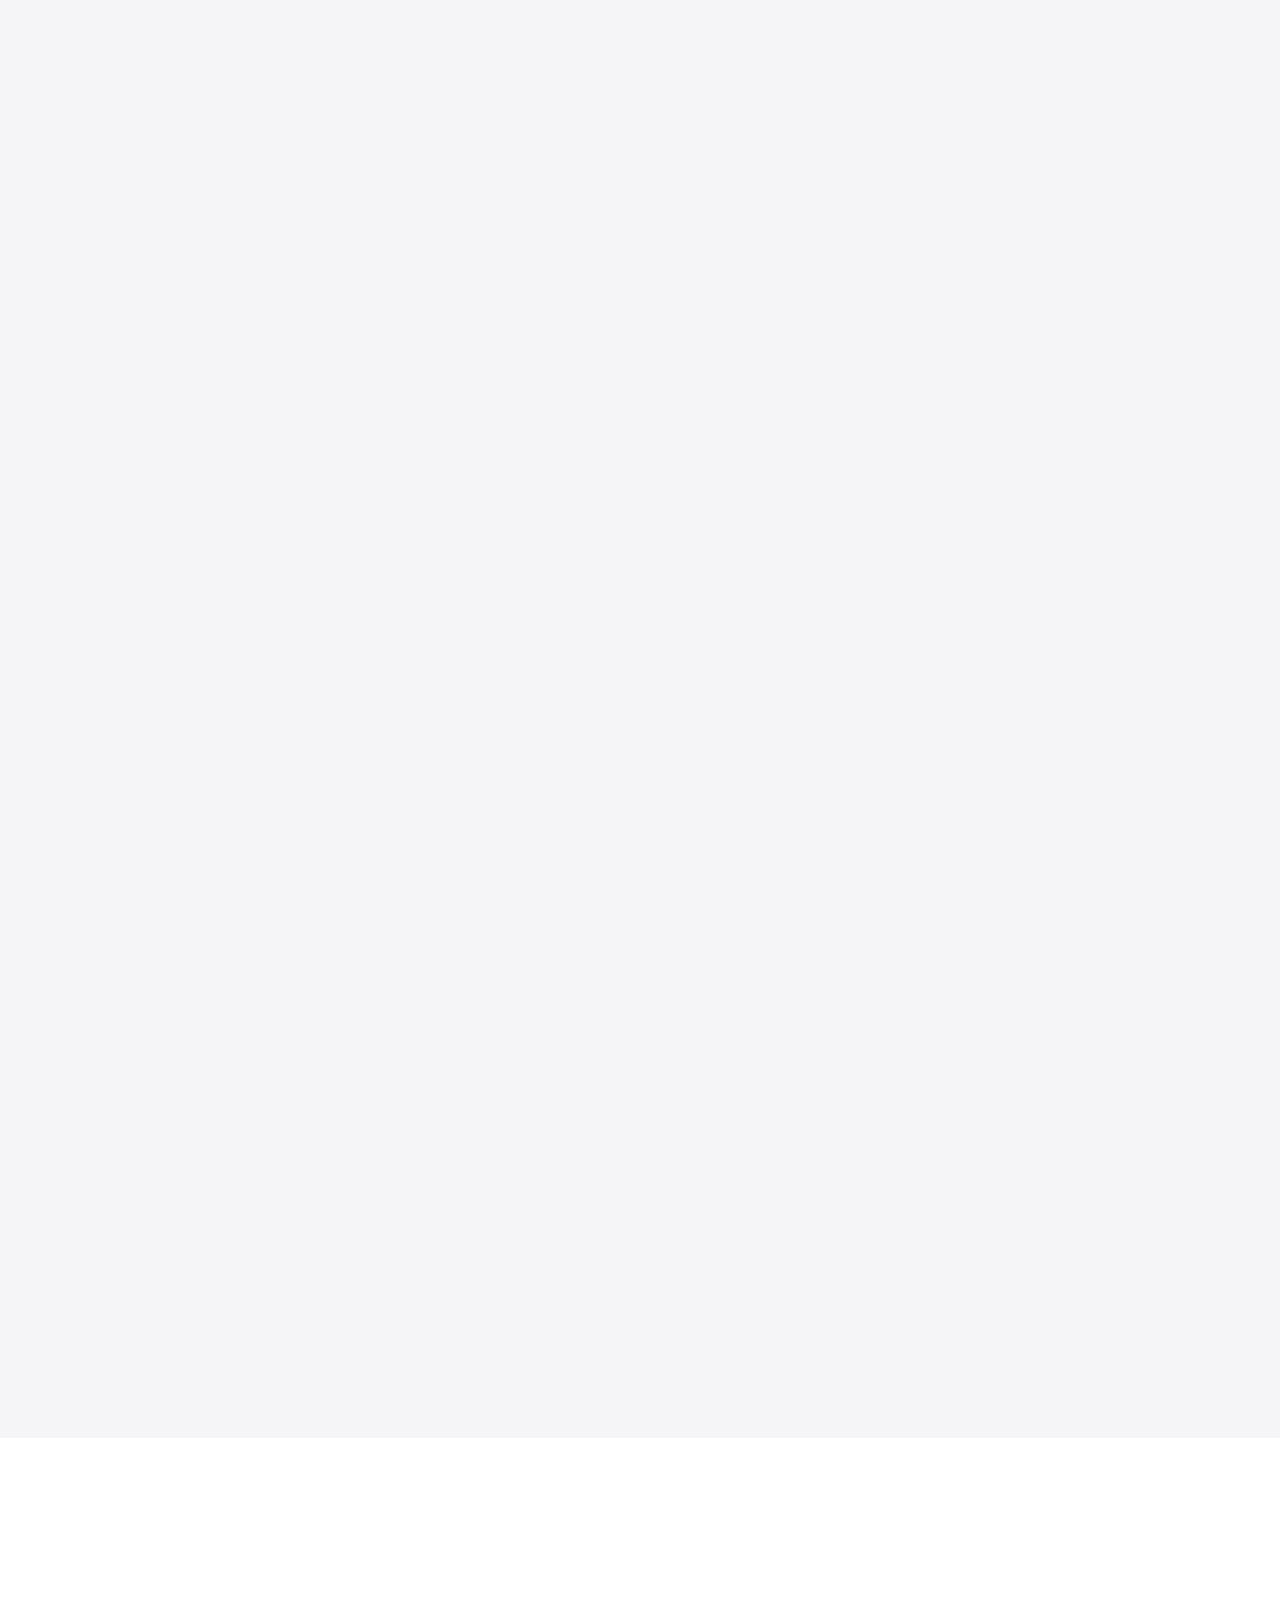
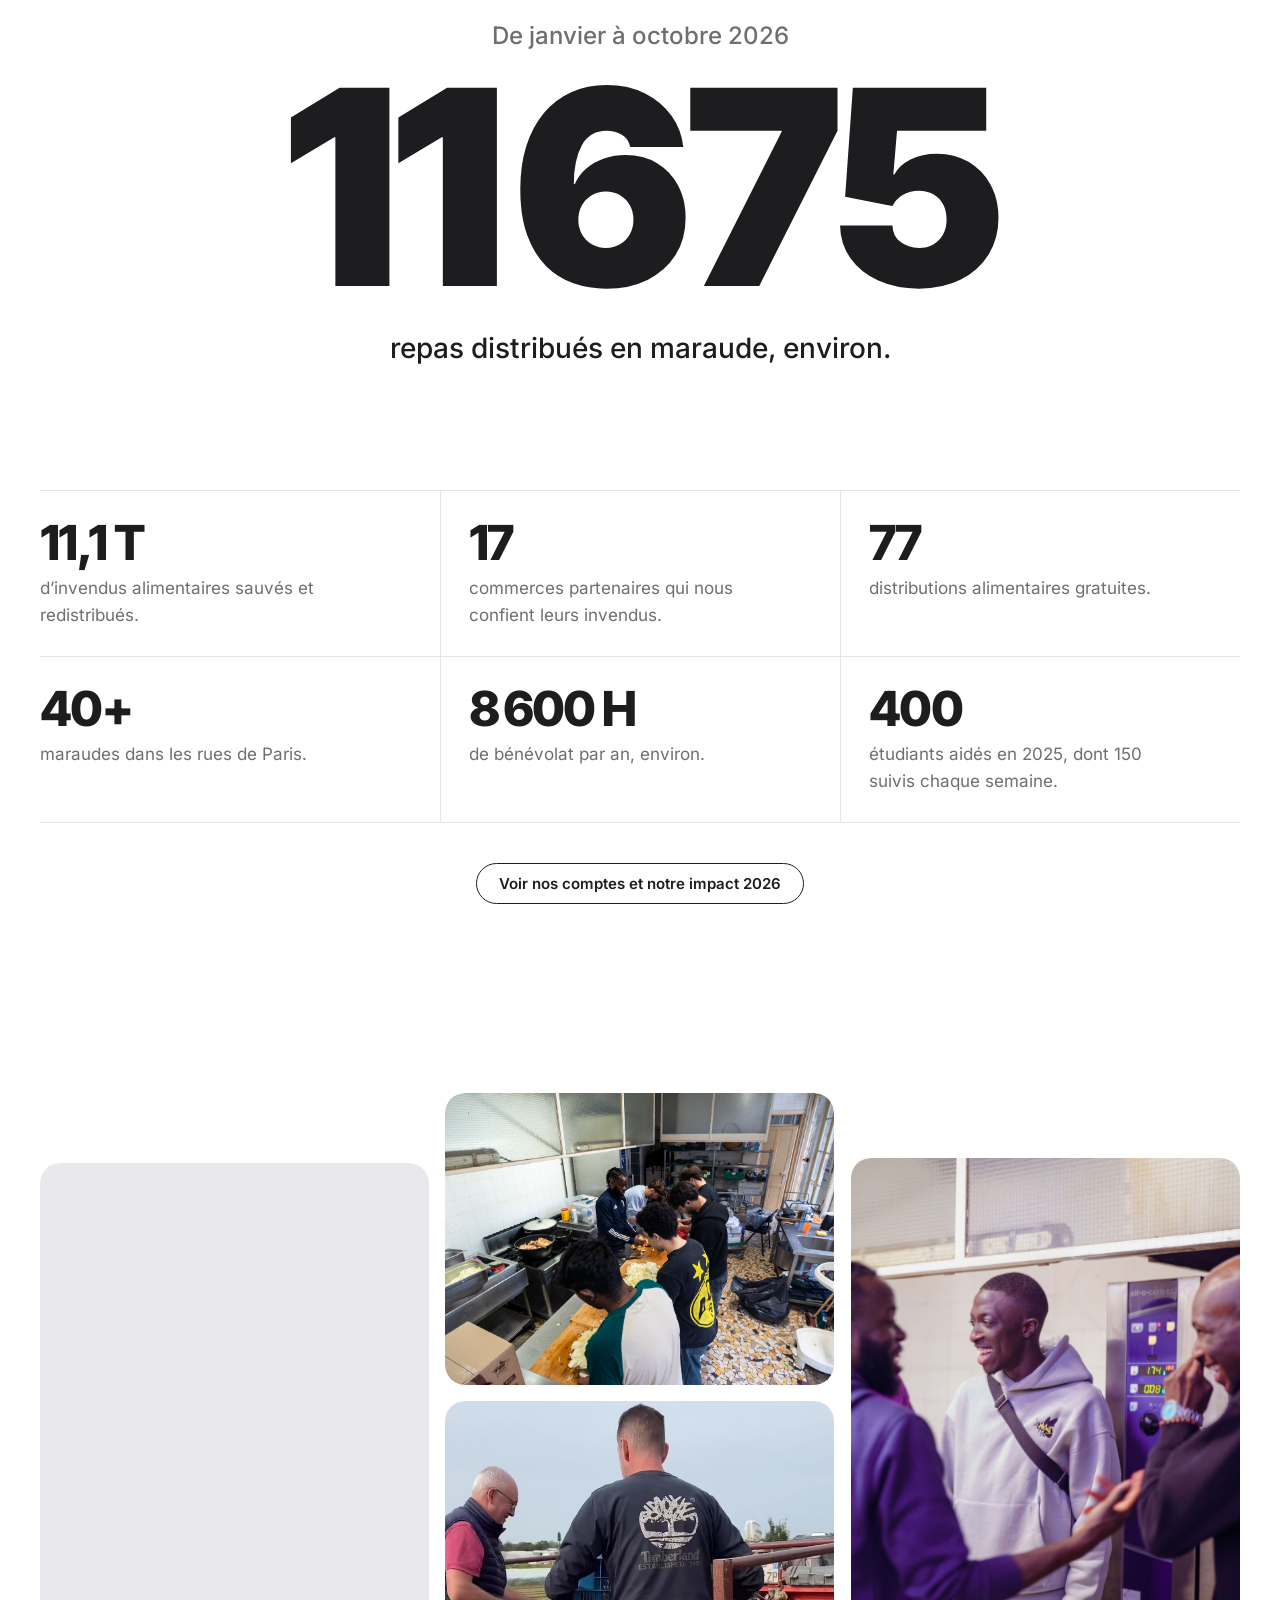
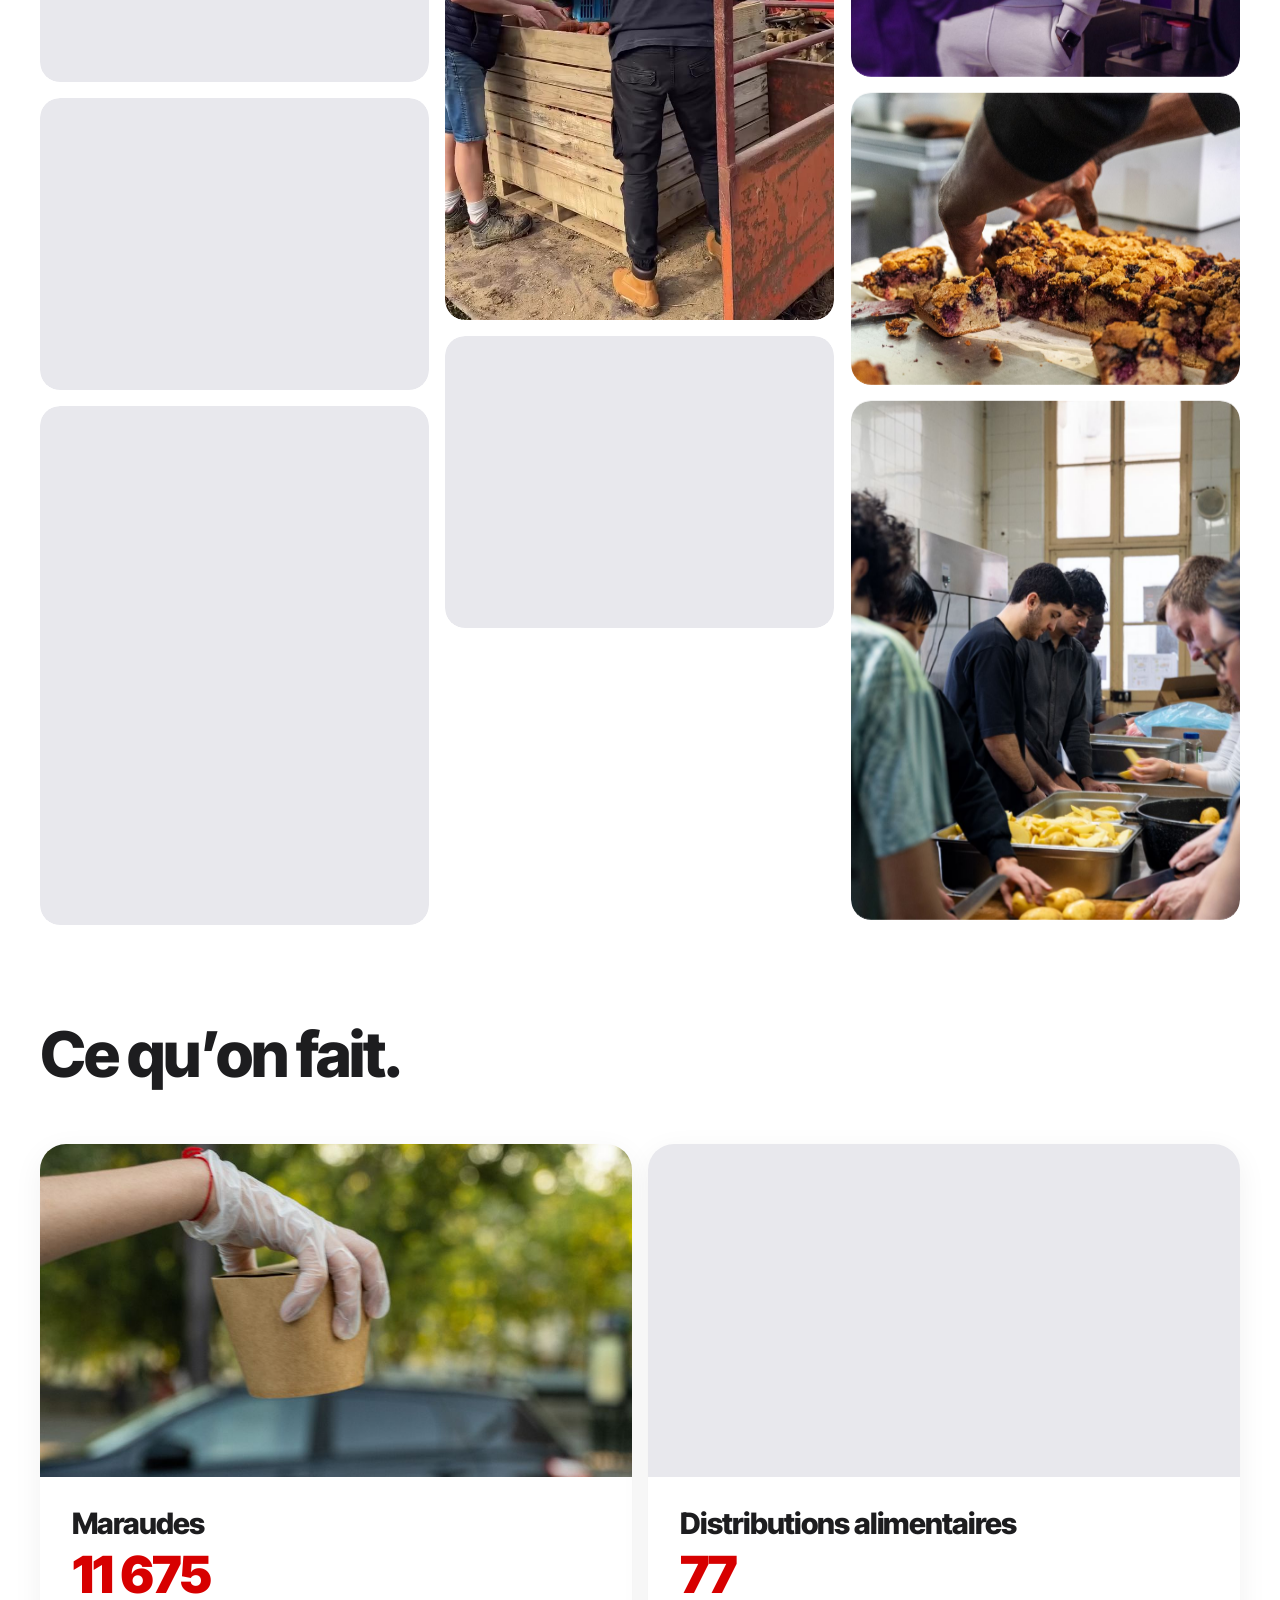
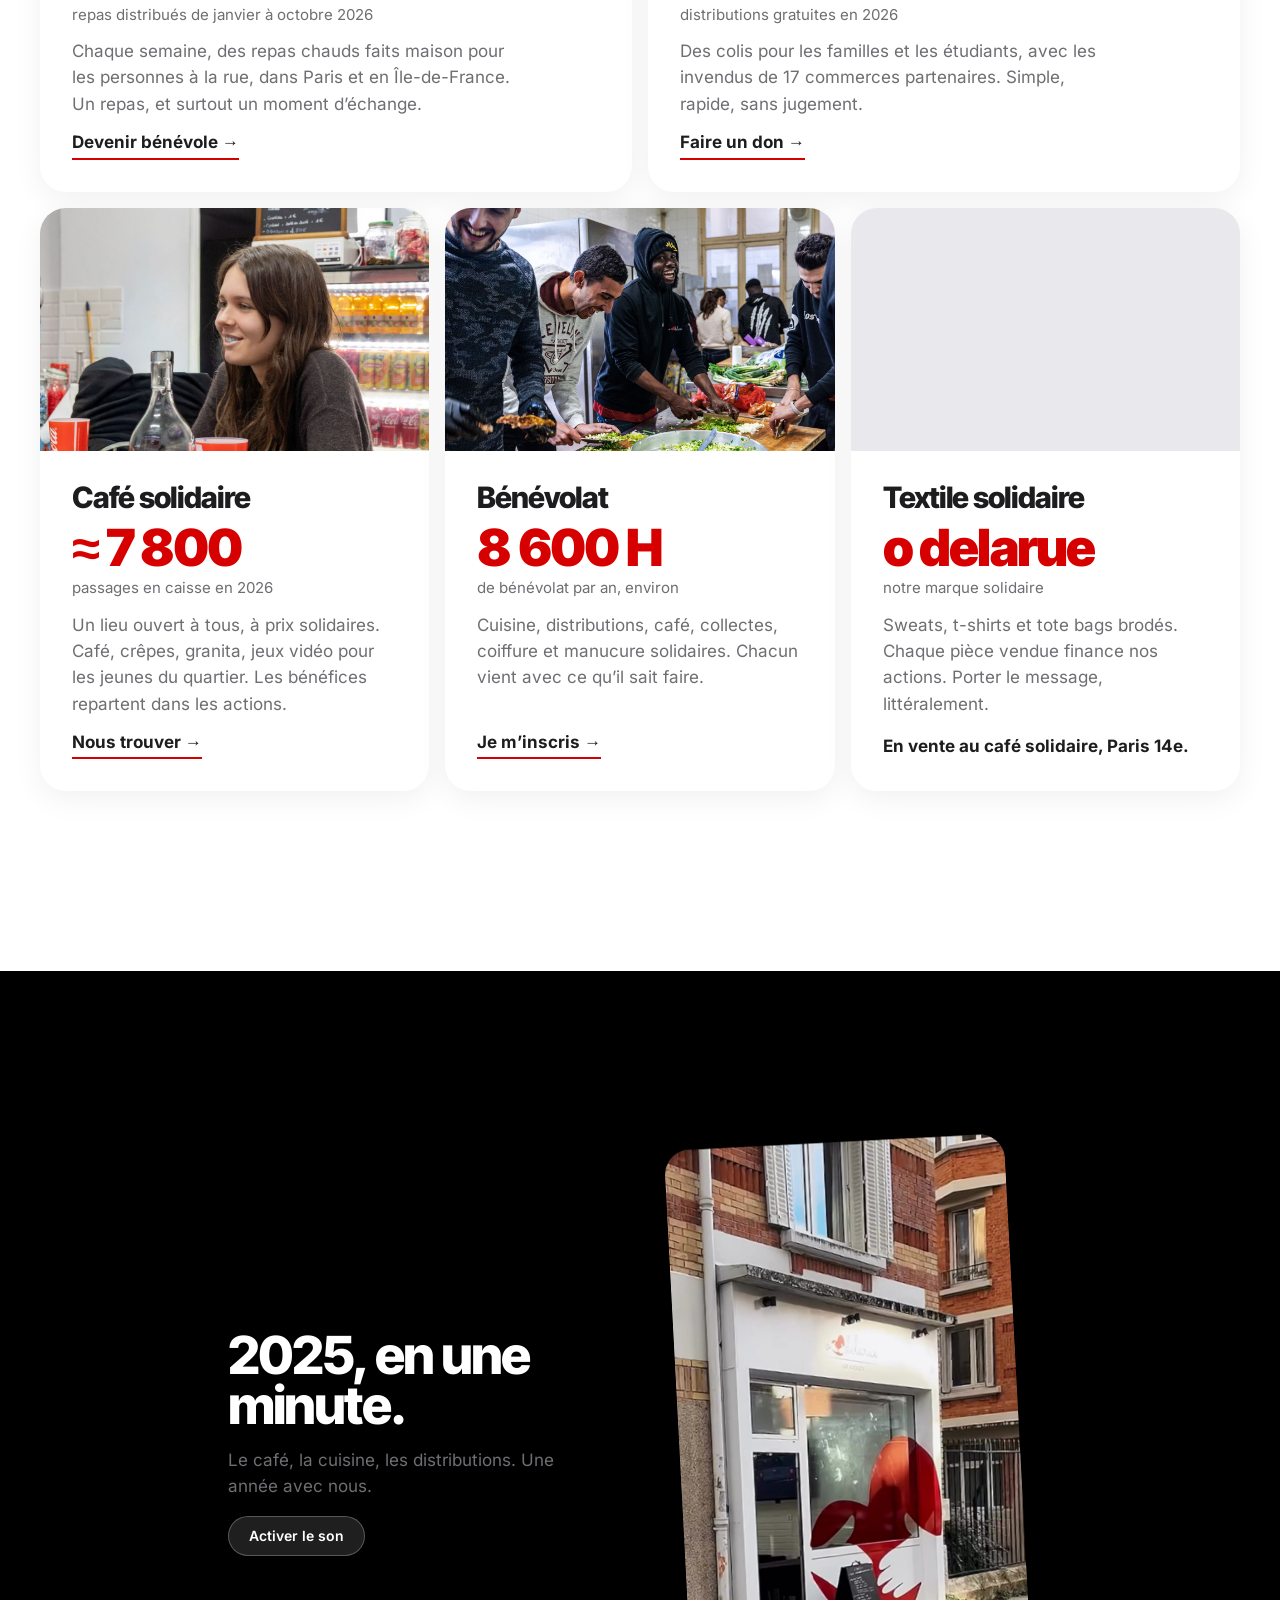
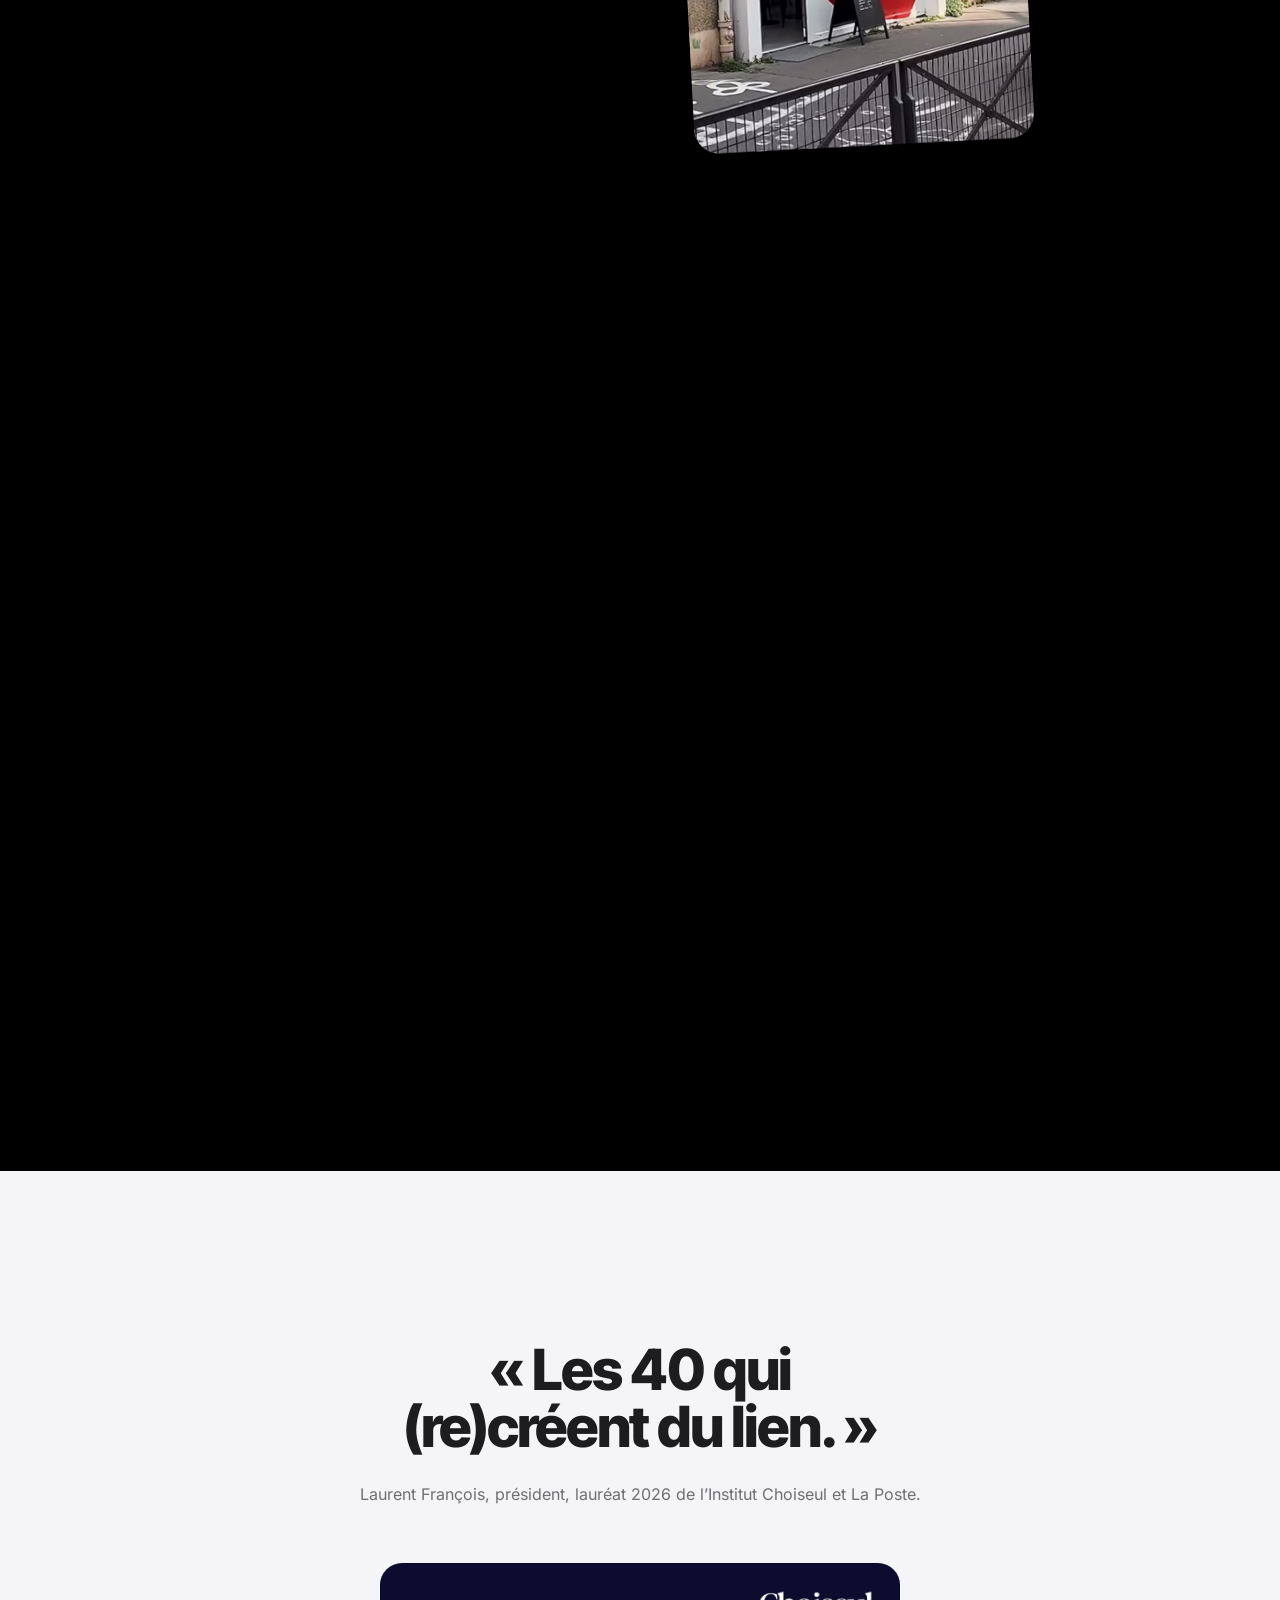
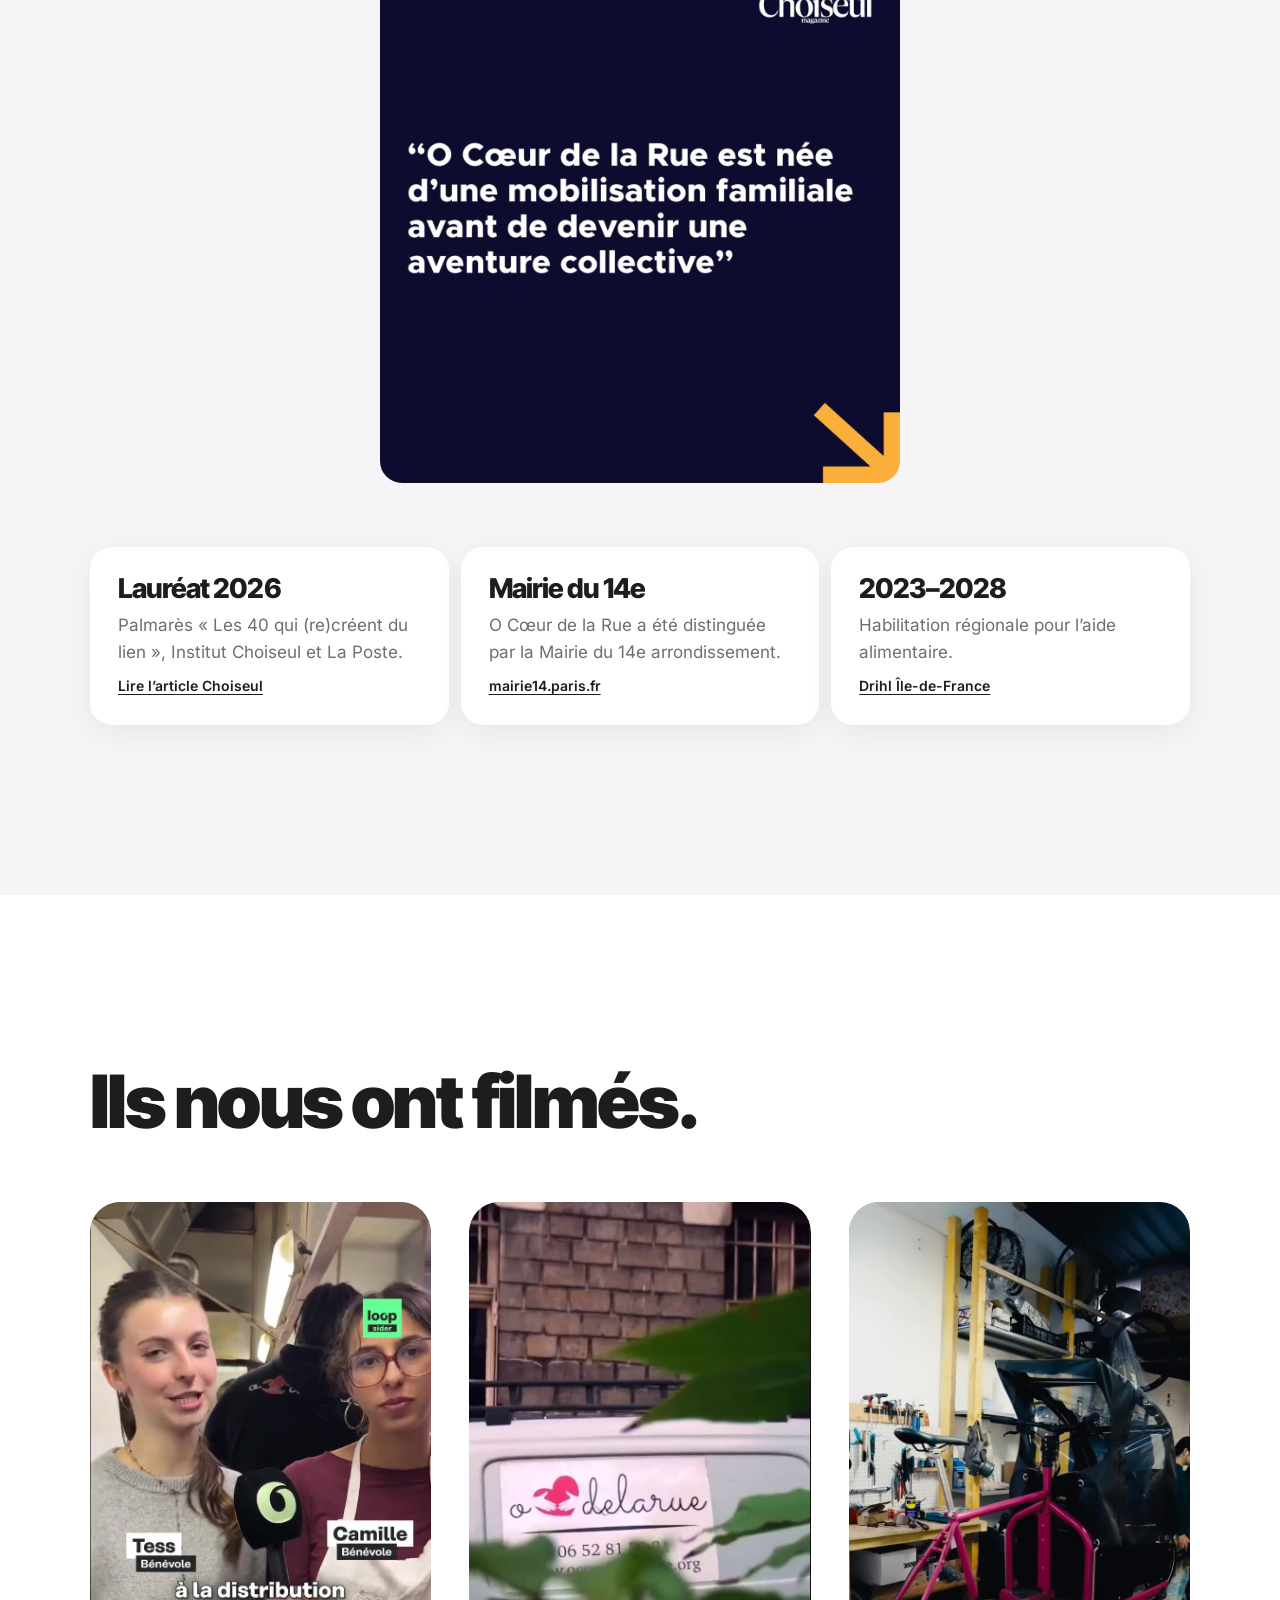
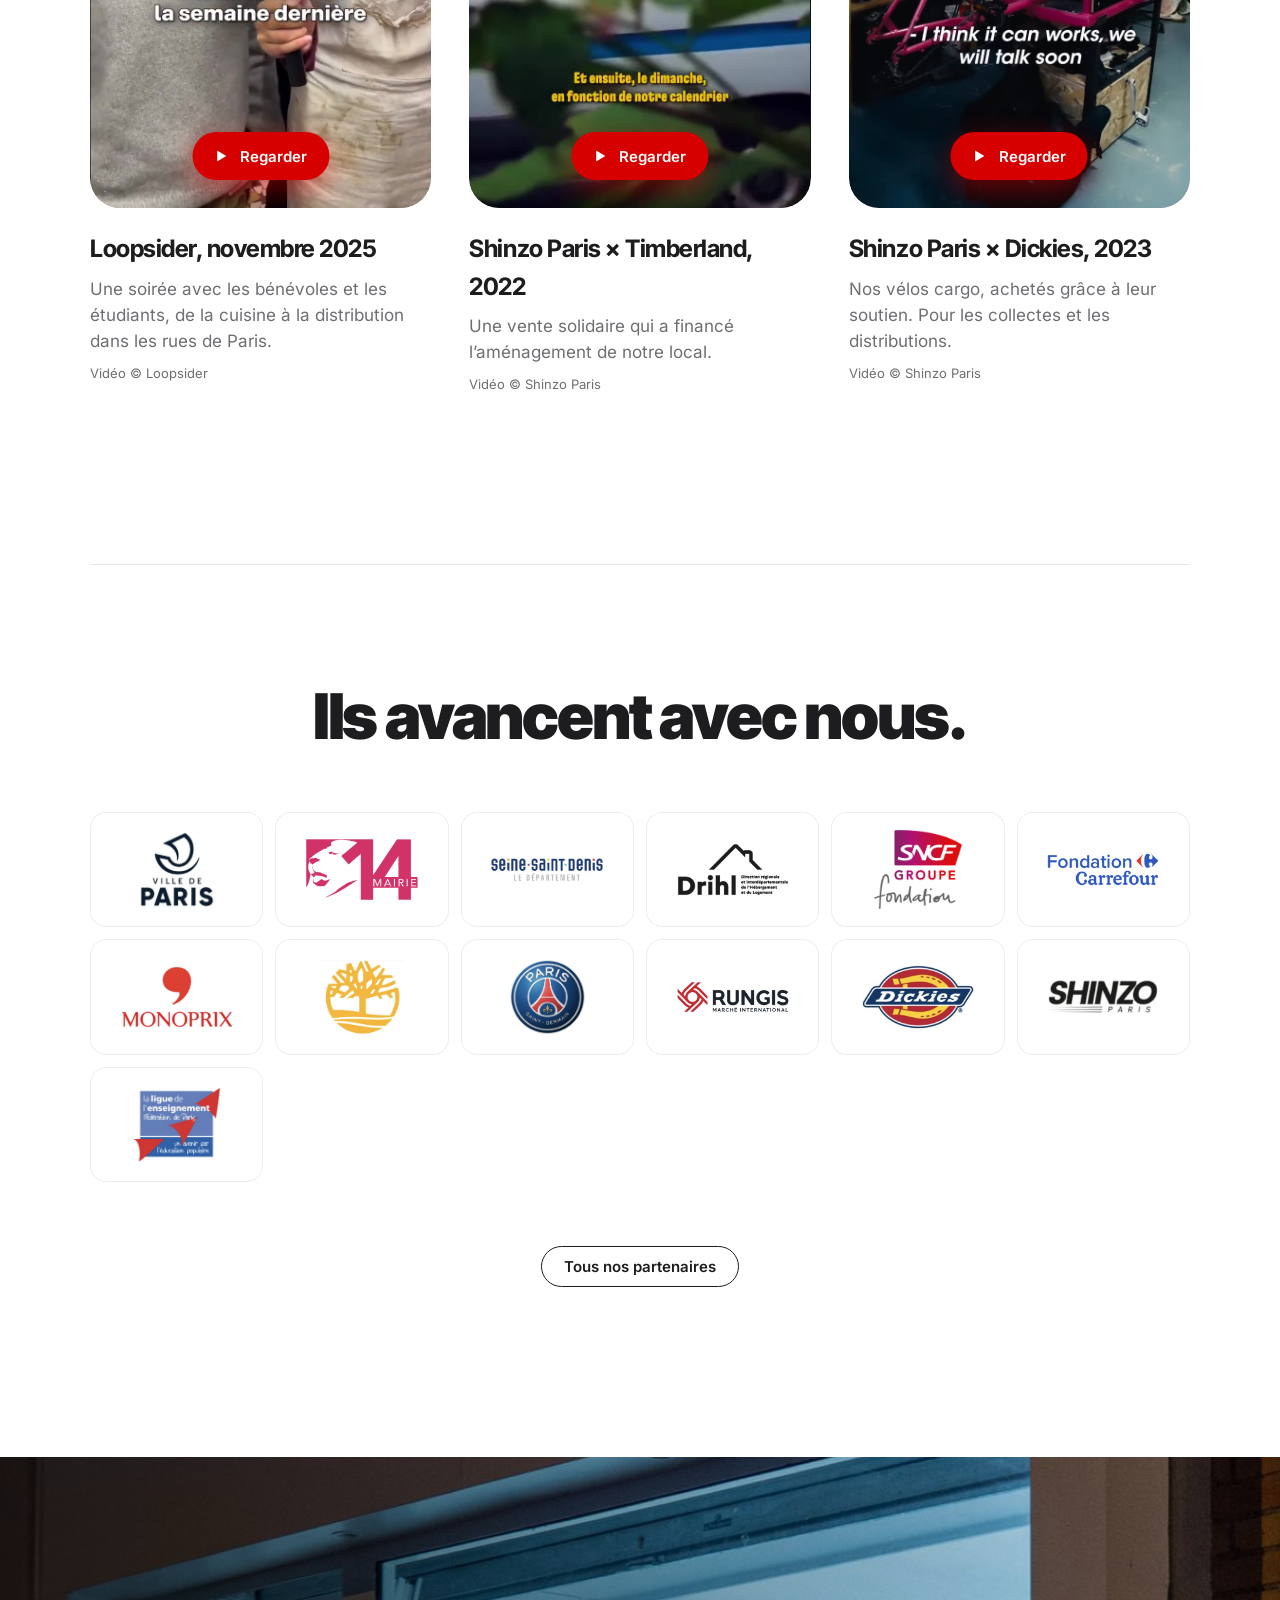
==== commit a9fbca4e: "Cartes : libellés en gras" ====
--- a/index.html
+++ b/index.html
@@ -162,6 +162,7 @@
 .pcard-body > p:not(.pcard-num){color:var(--muted);flex:1}
 .pcard-cta{align-self:flex-start;font-weight:700;color:var(--ink);text-decoration:none;border-bottom:2px solid var(--red);padding-bottom:2px}
 .pcard-cta:hover{color:var(--red)}
+.pcard-where{font-weight:700;color:var(--ink)}
 .samedi-bar{max-width:1156px;width:calc(100% - 44px);margin:0 auto 24px;height:3px;border-radius:3px;background:var(--line);overflow:hidden}
 .samedi-bar span{display:block;height:100%;width:100%;background:var(--red);transform-origin:left;transform:scaleX(var(--q,0))}
 .step-fact{display:inline-block;margin-top:14px;padding:6px 12px;border-radius:999px;background:var(--red);color:#fff !important;font-weight:700;font-size:.875rem !important}
@@ -619,7 +620,7 @@
             <h3>Textile solidaire</h3>
             <p class="pcard-num"><b>o&nbsp;delarue</b><span>notre marque solidaire</span></p>
             <p>Sweats, t-shirts et tote bags brodés. Chaque pièce vendue finance nos actions. Porter le message, littéralement.</p>
-            <a class="pcard-cta" href="https://boutique.ocoeurdelarue.org" rel="noopener" target="_blank">Voir la boutique <span aria-hidden="true">→</span></a>
+            <span class="pcard-where">En vente au café solidaire, Paris 14e.</span>
           </div>
         </li>
       </ul>
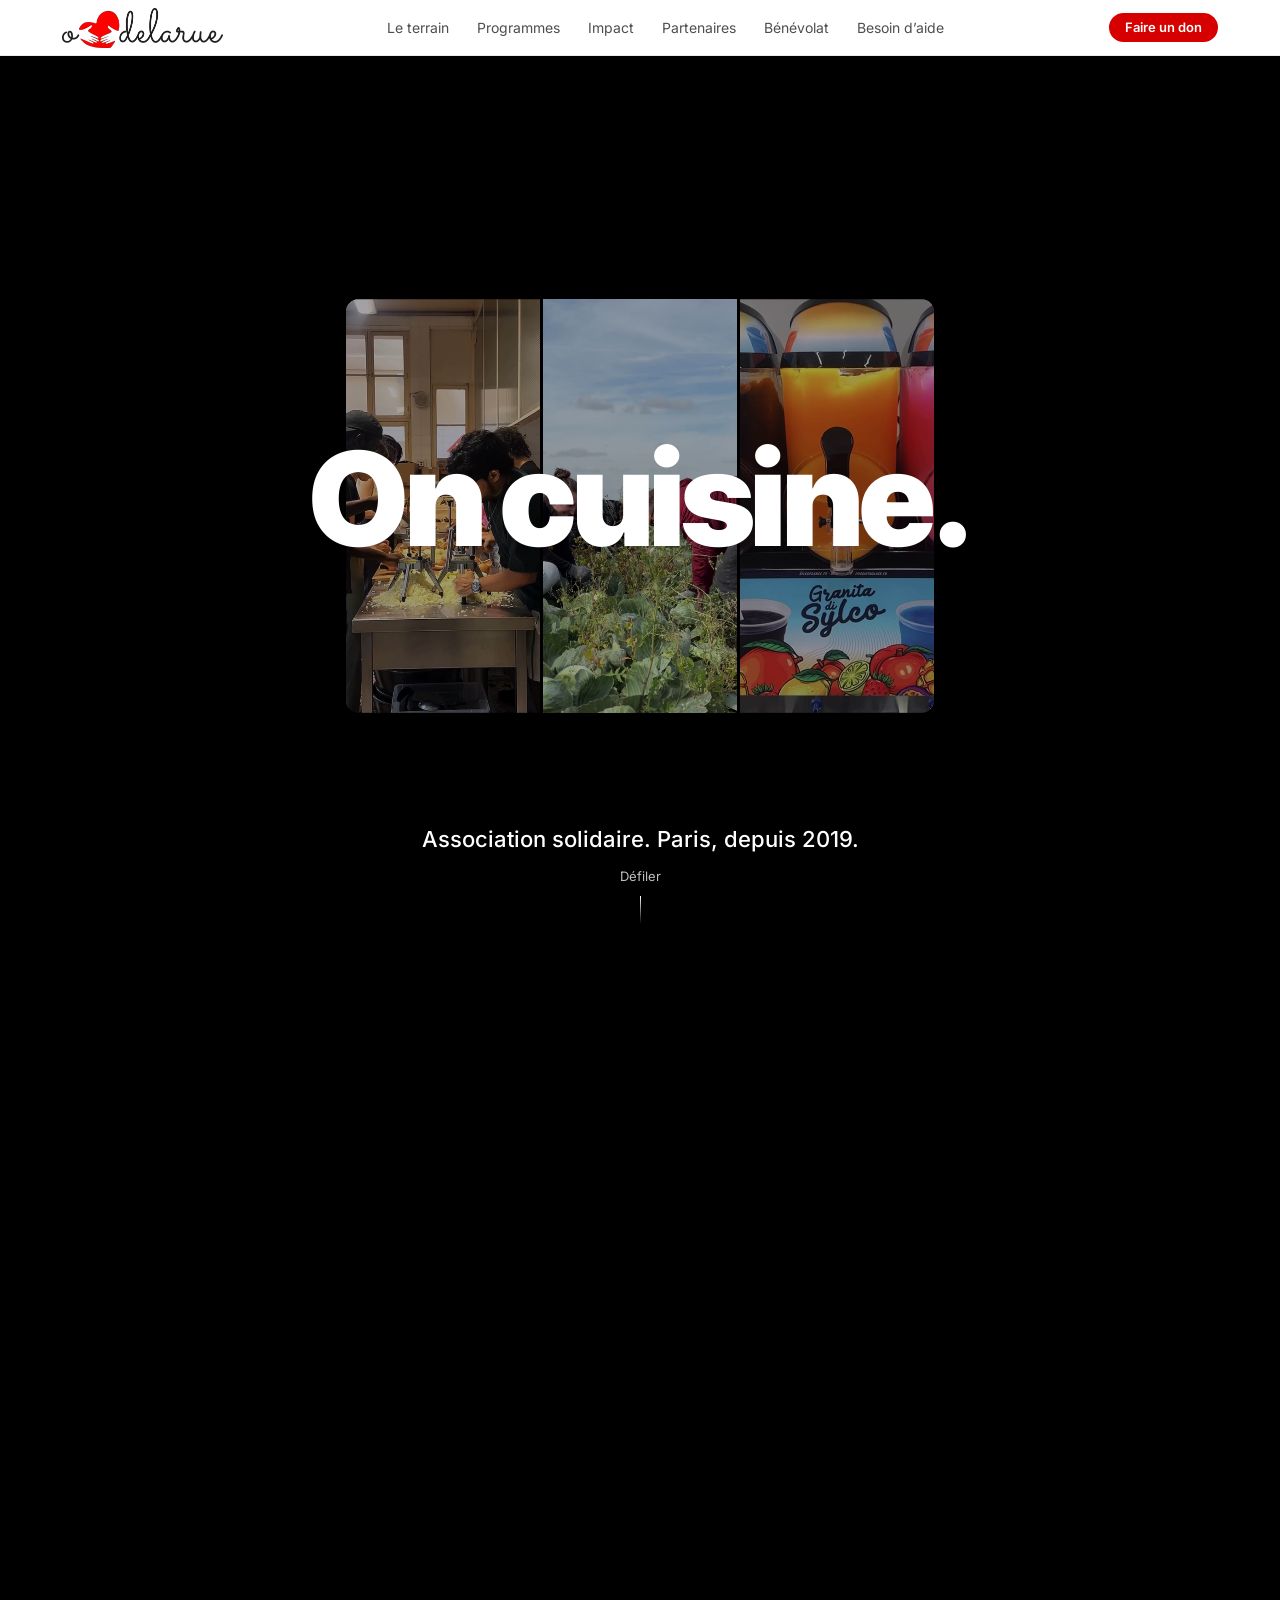
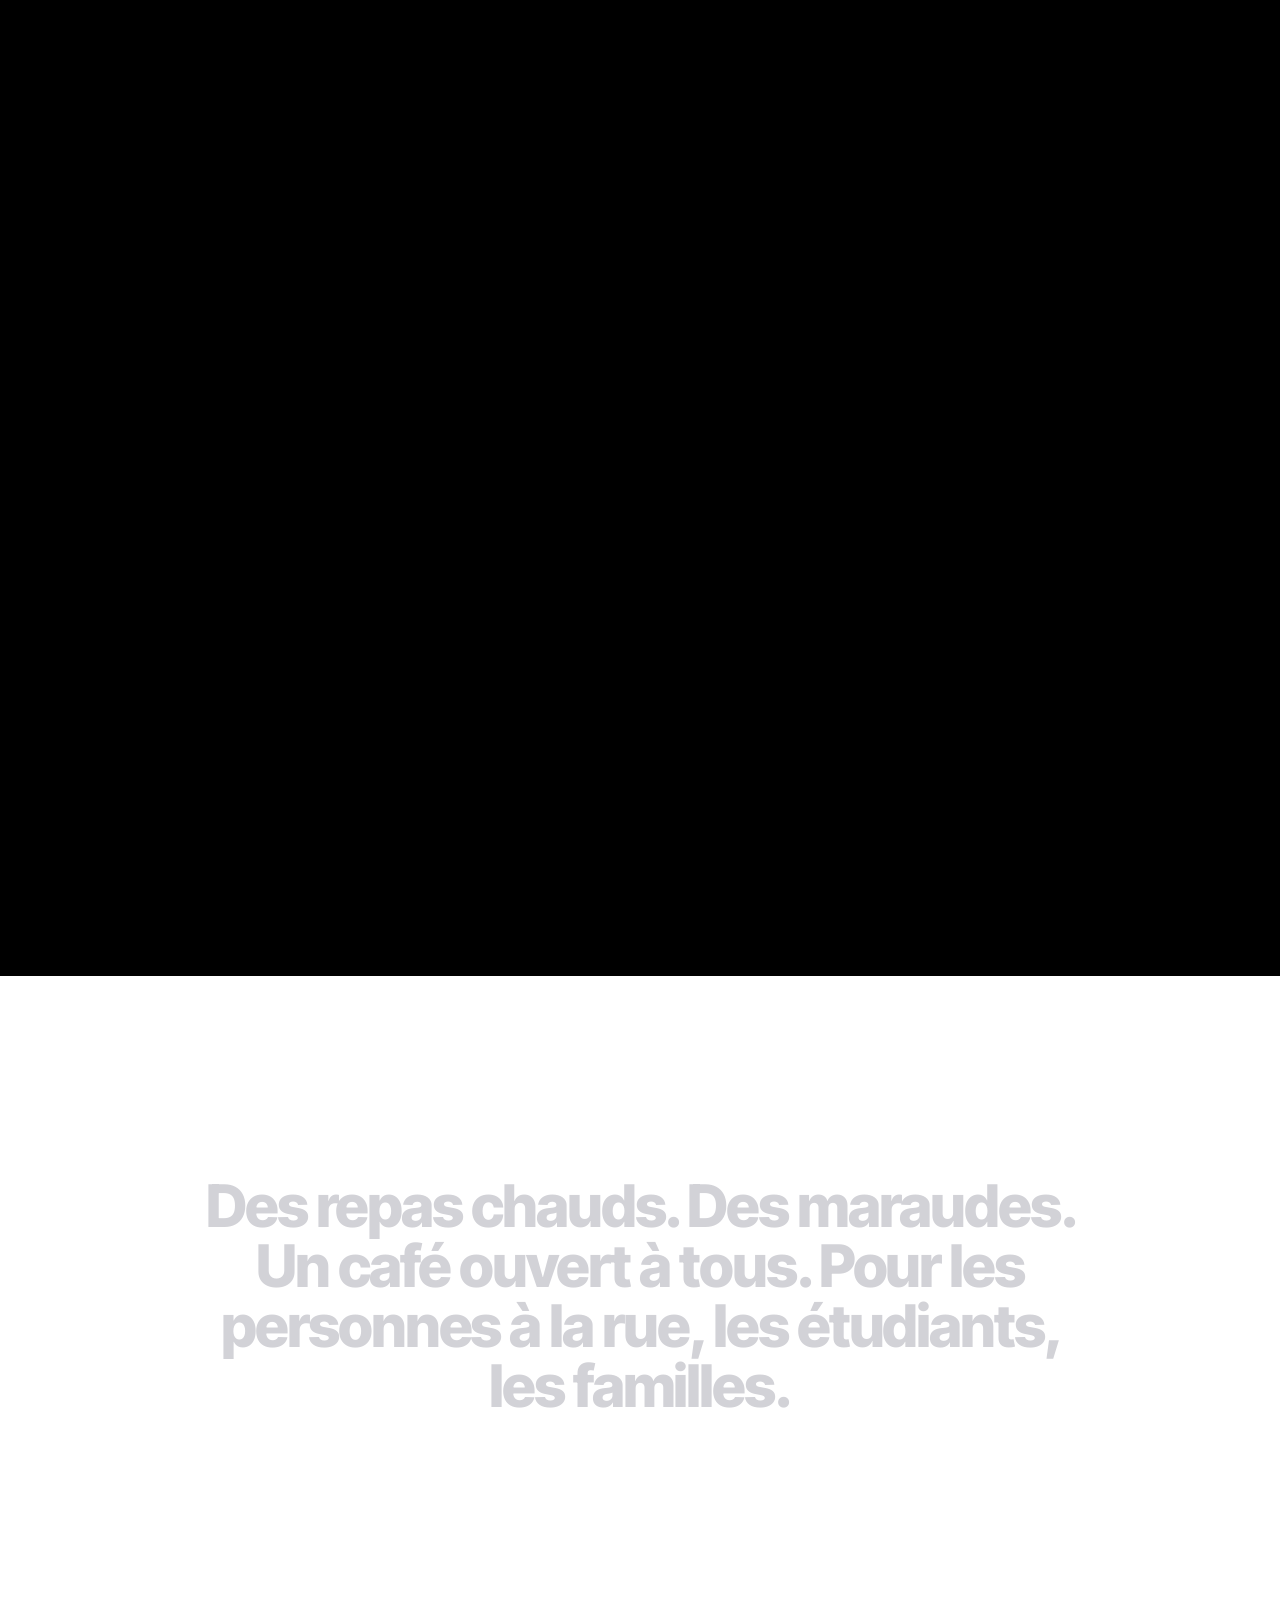
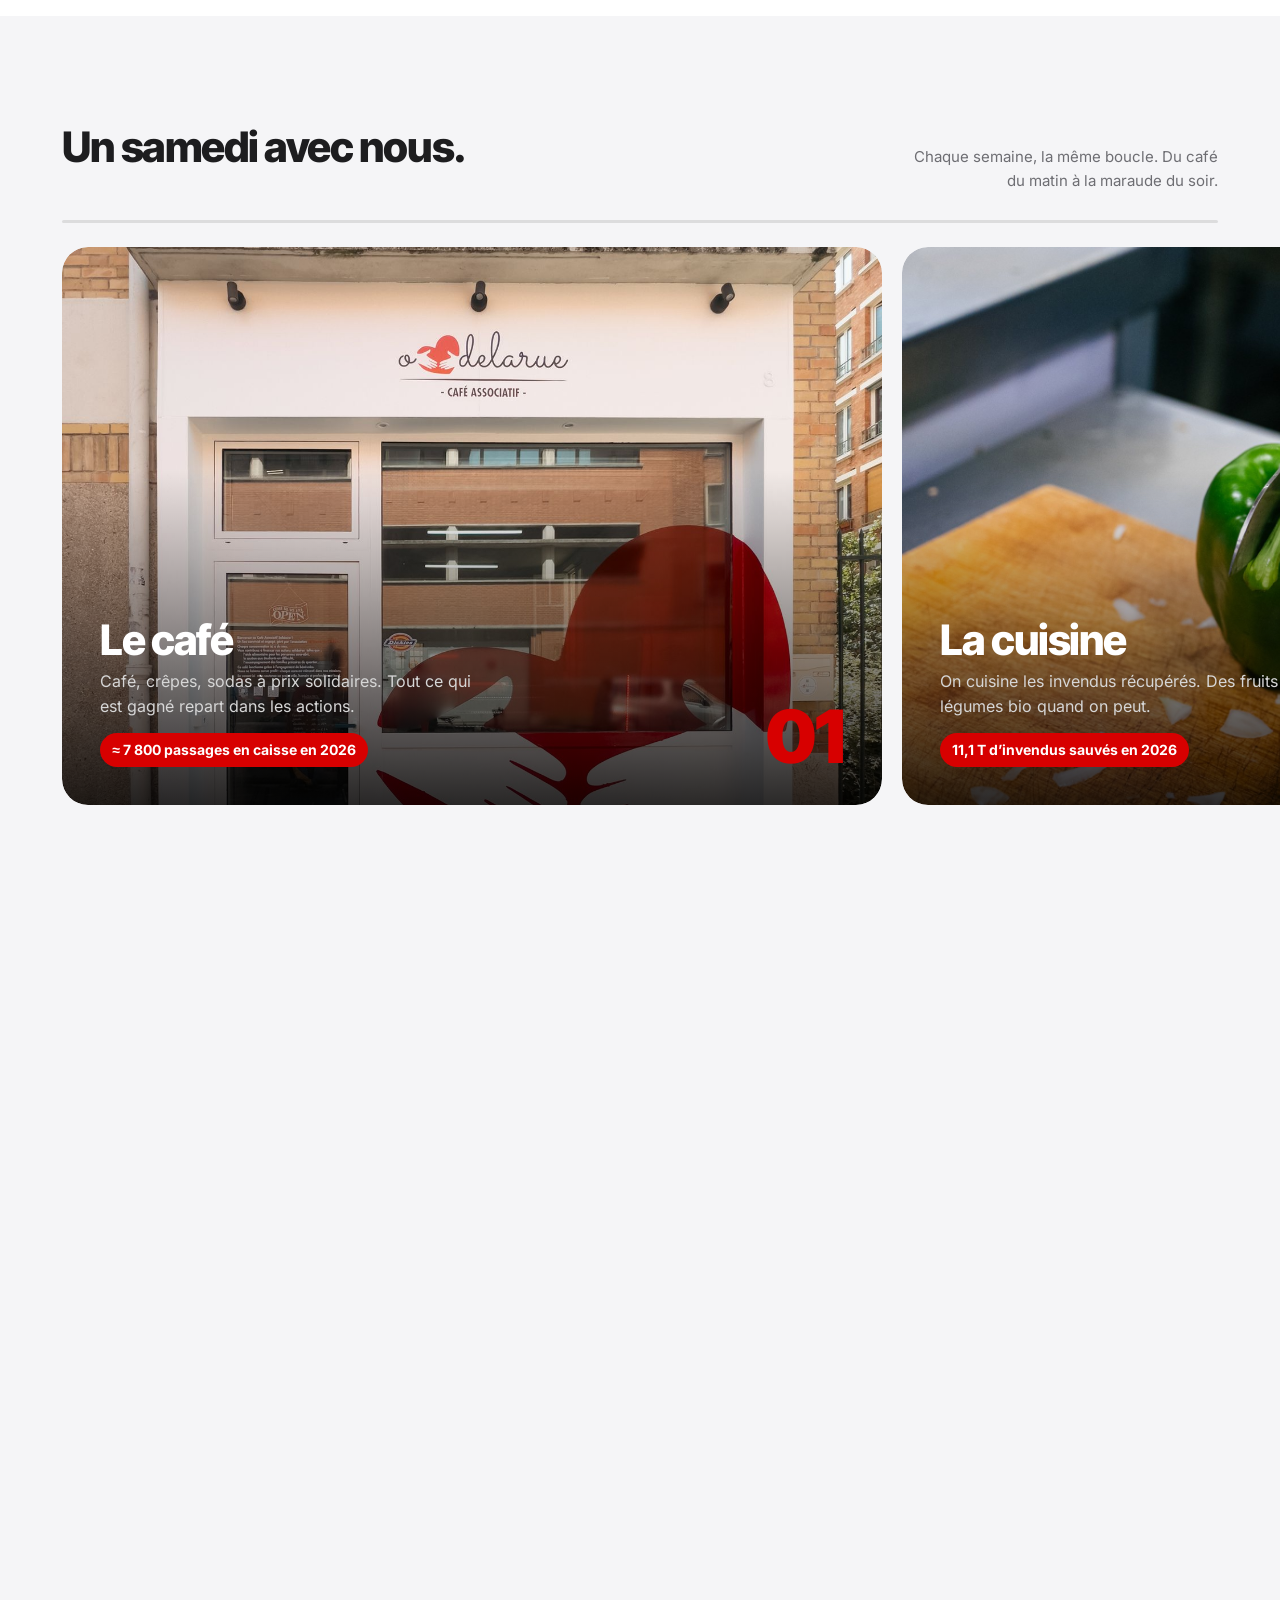
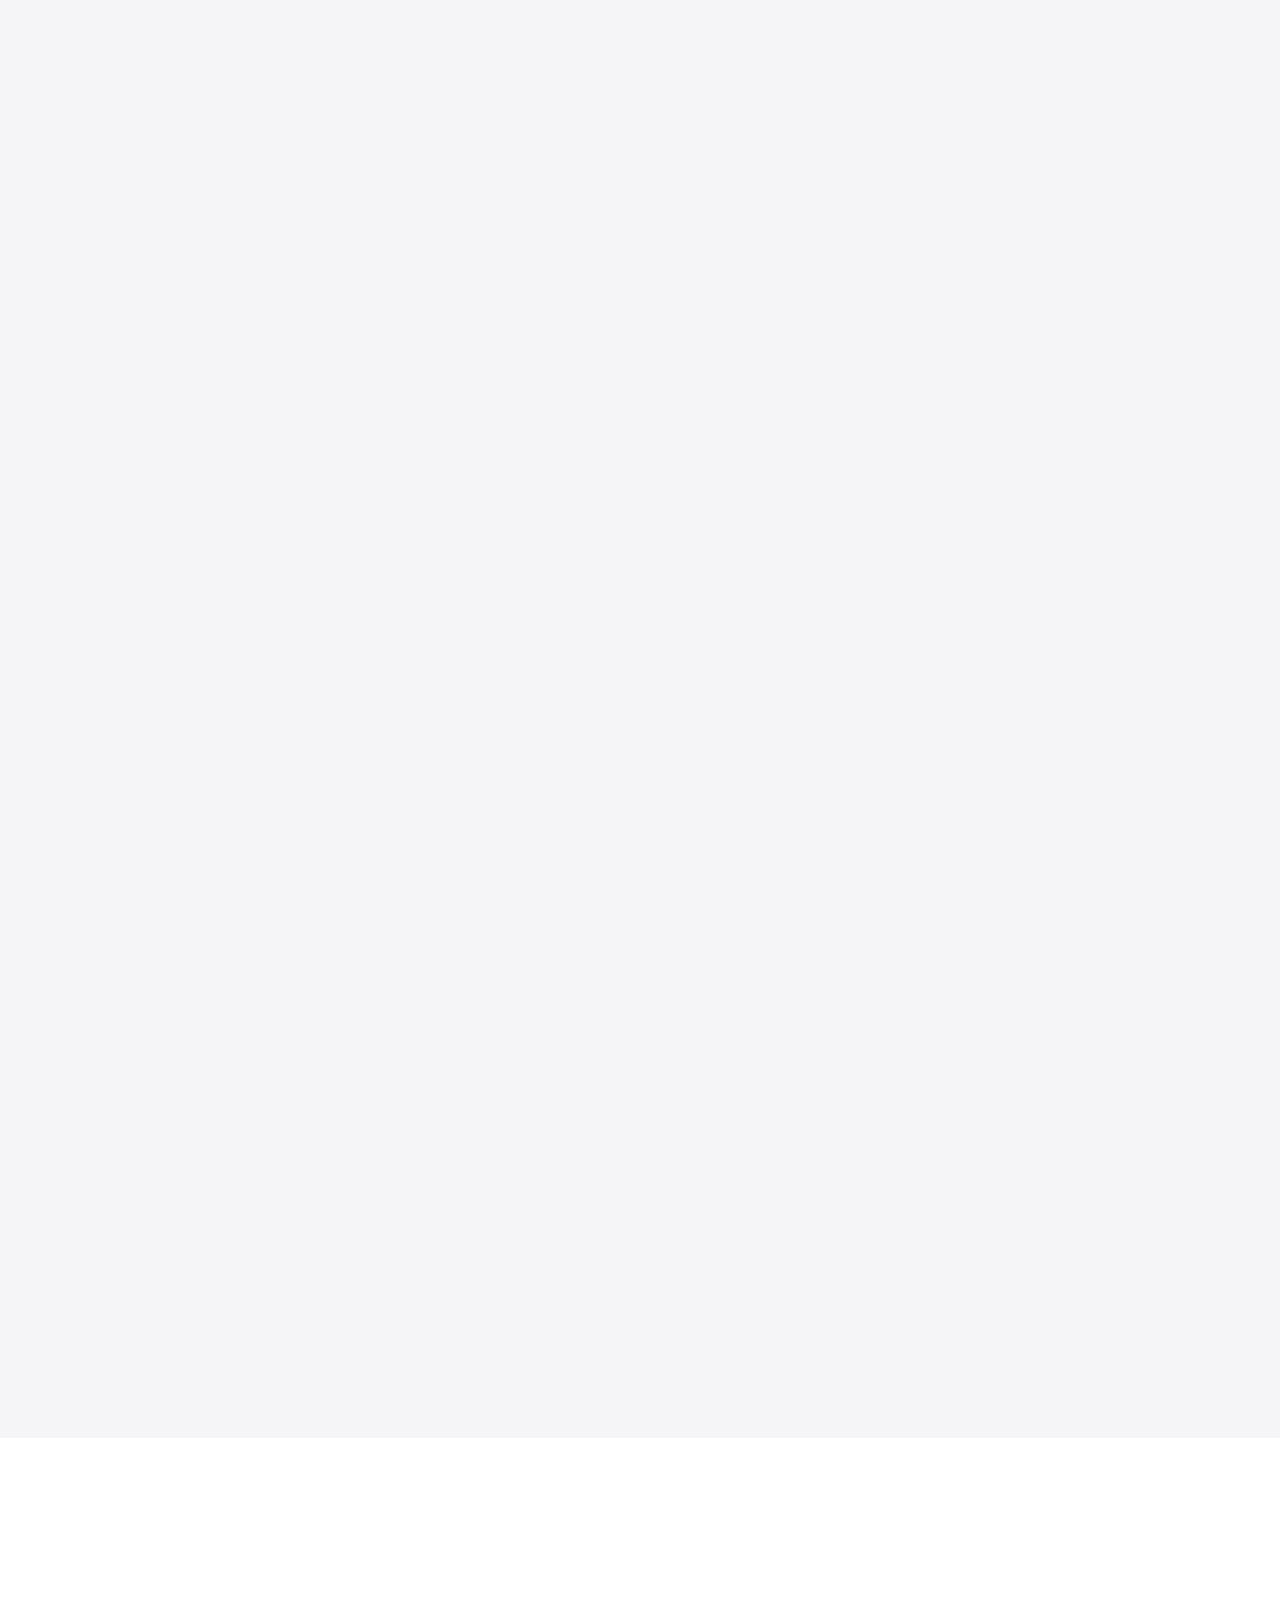
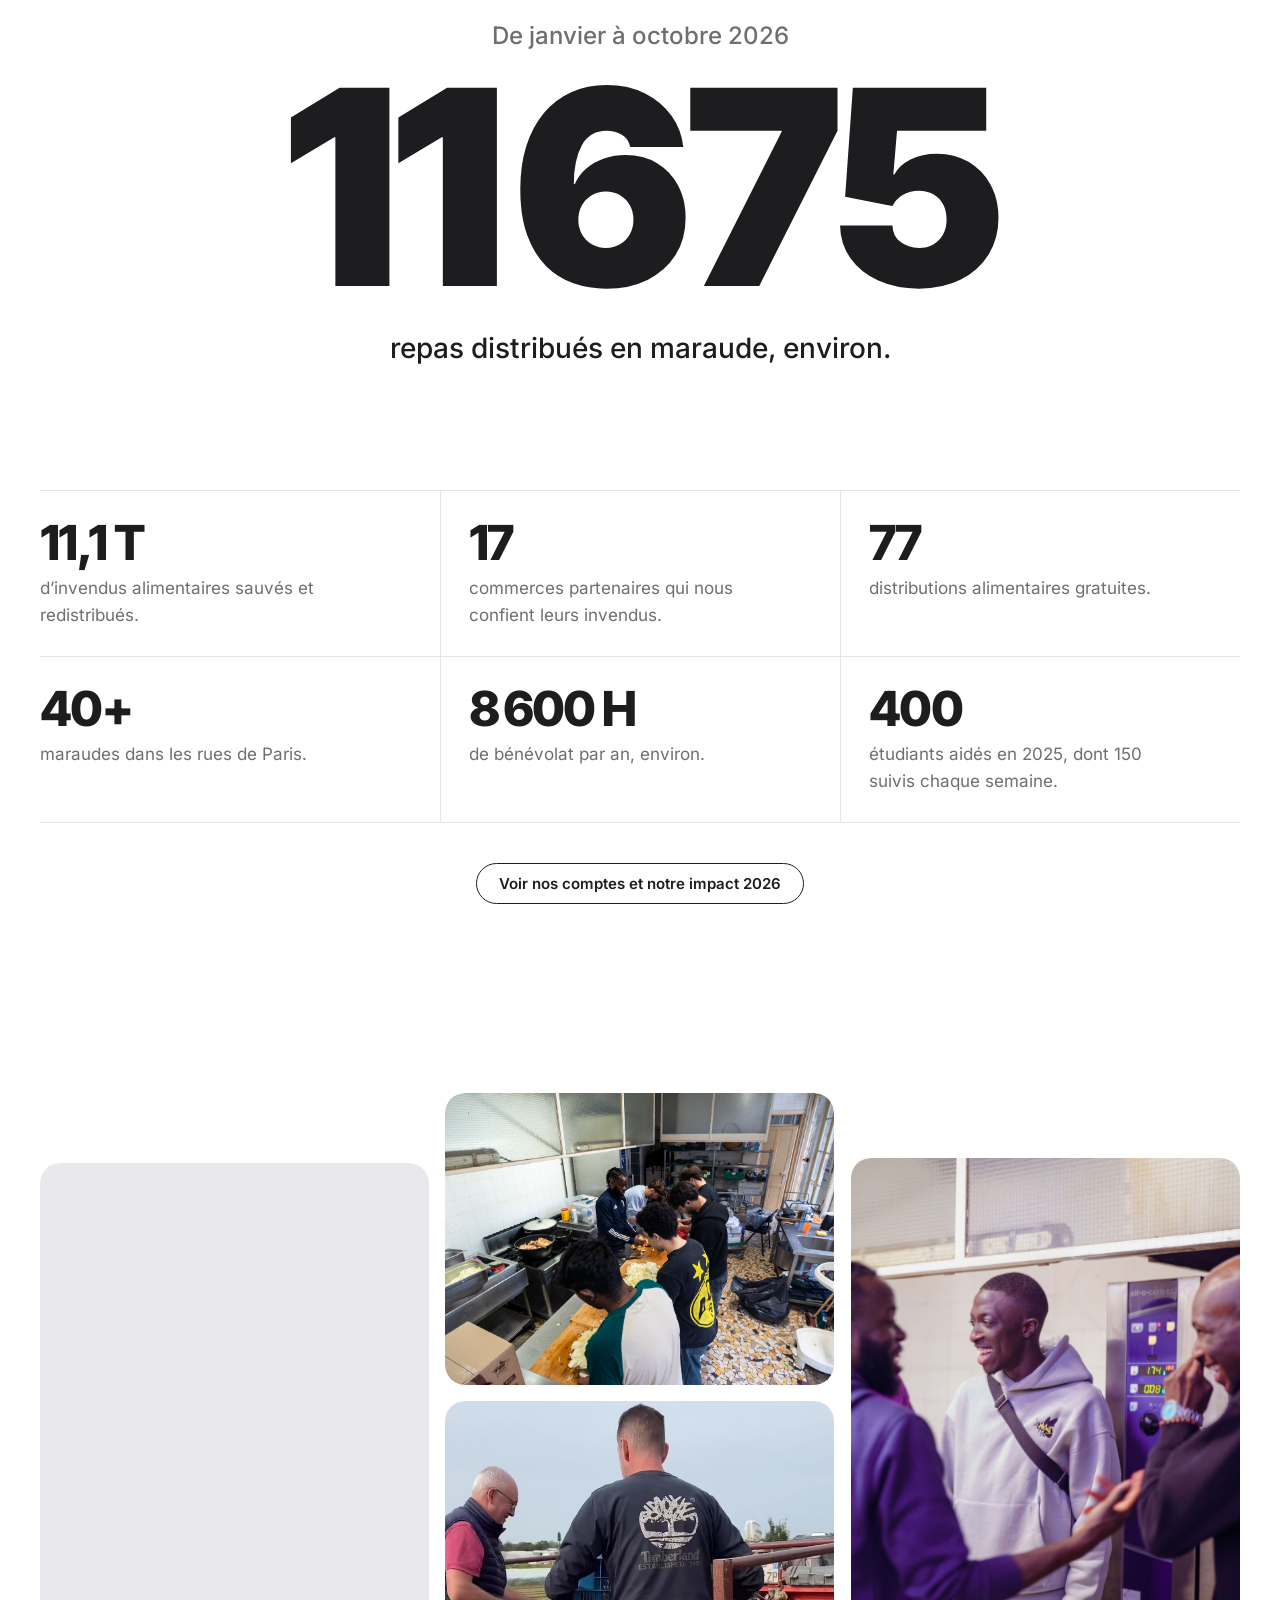
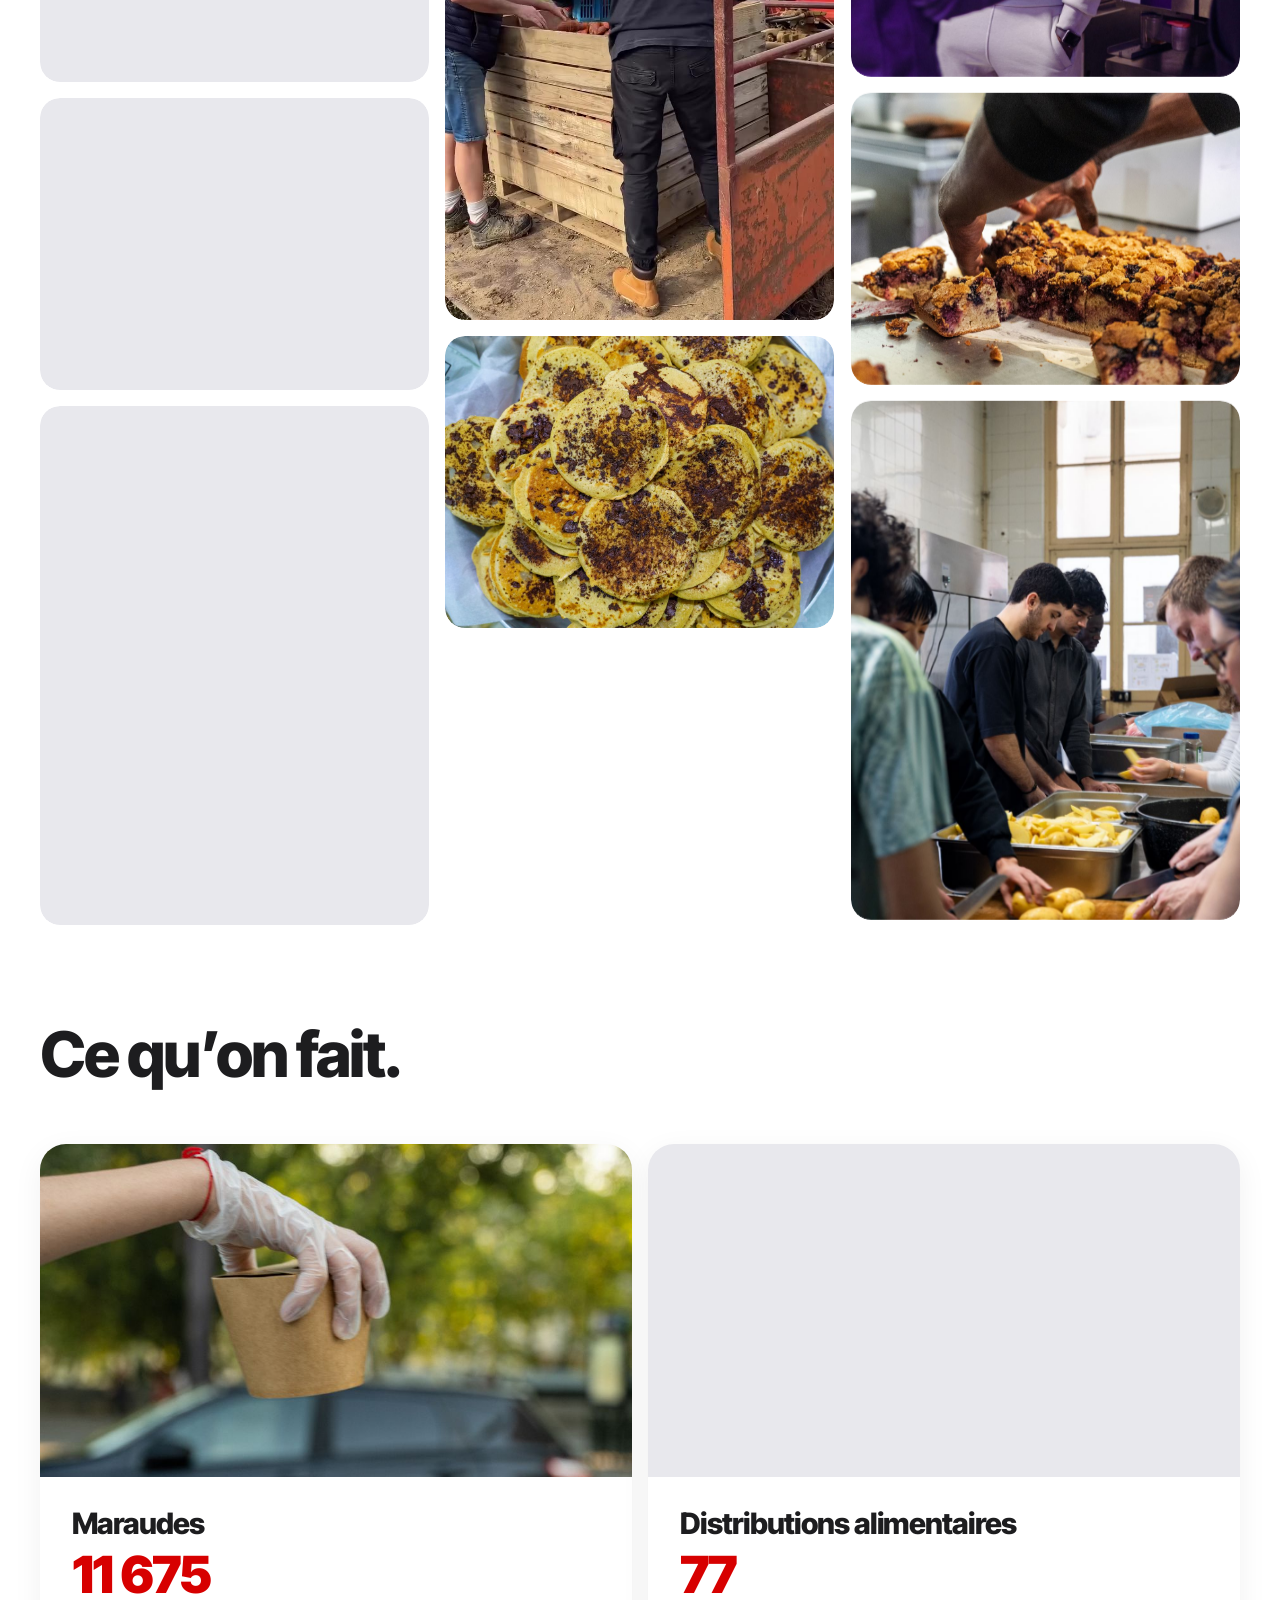
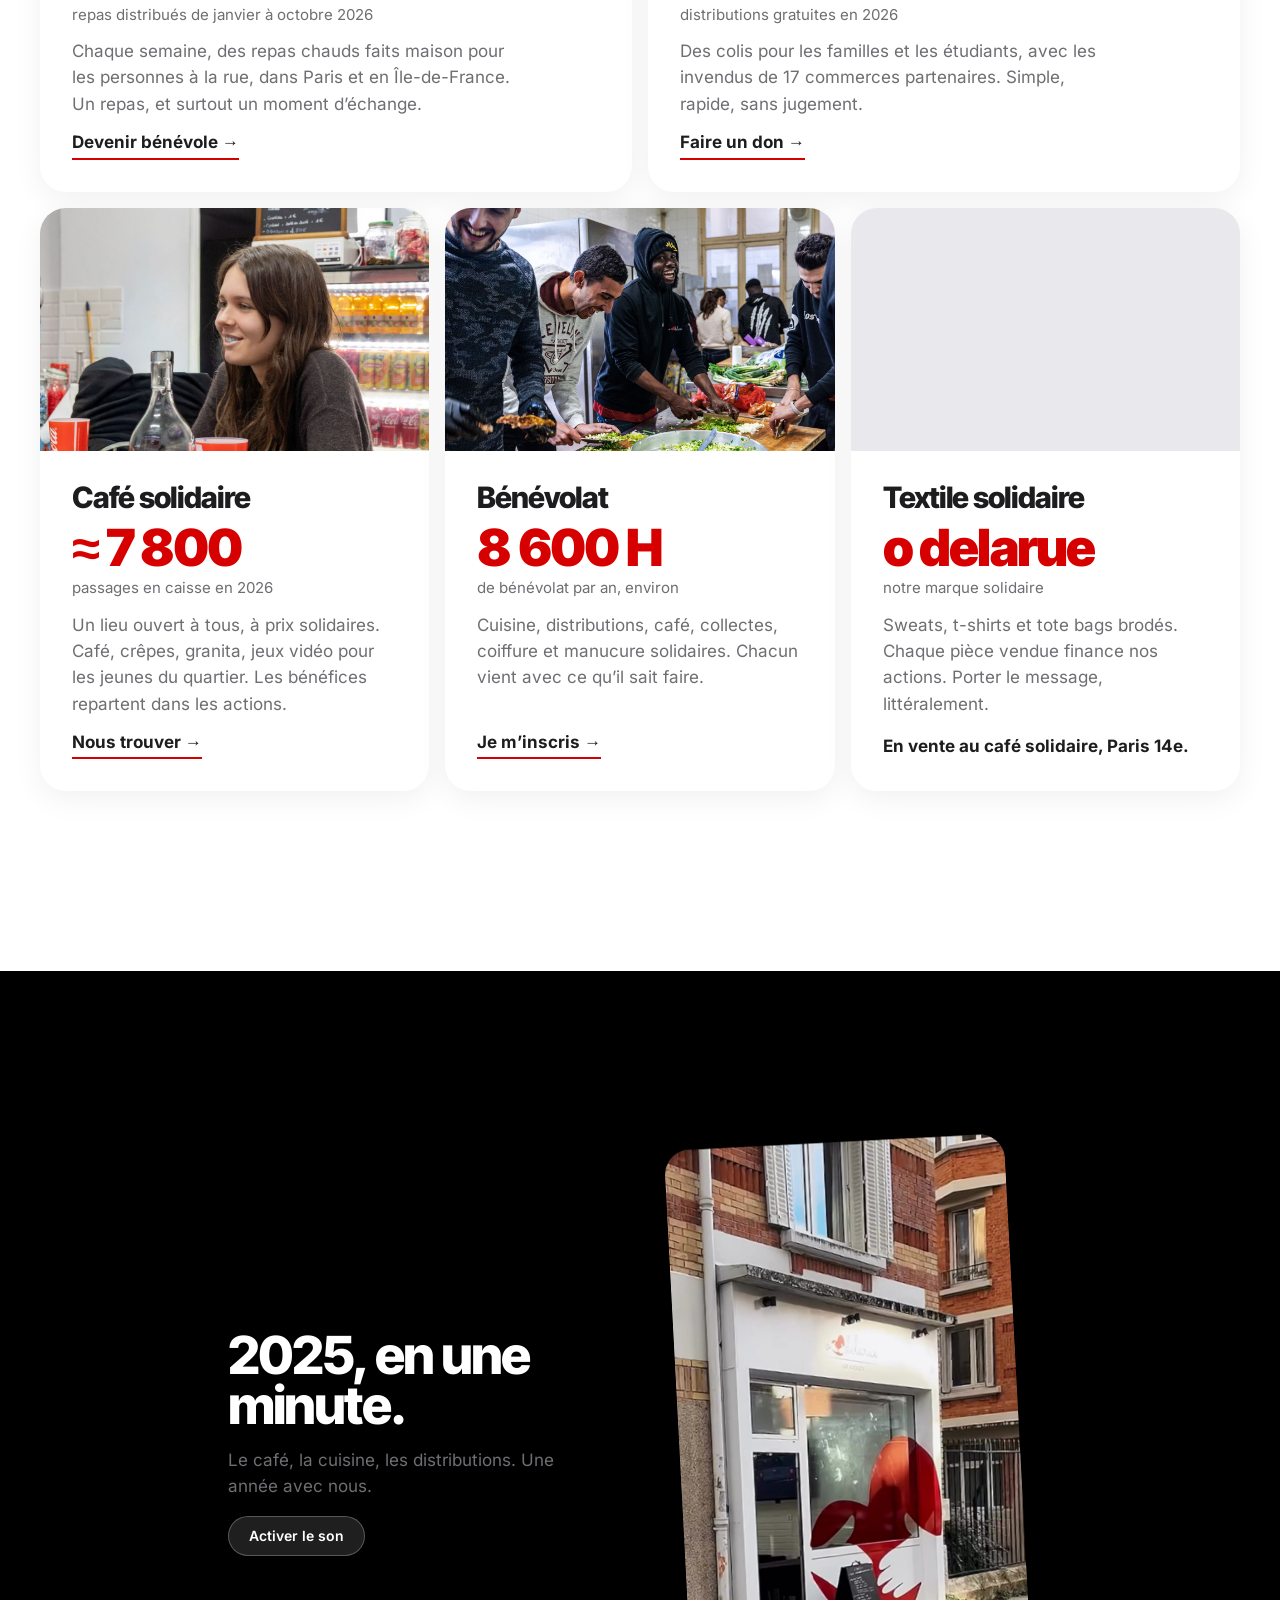
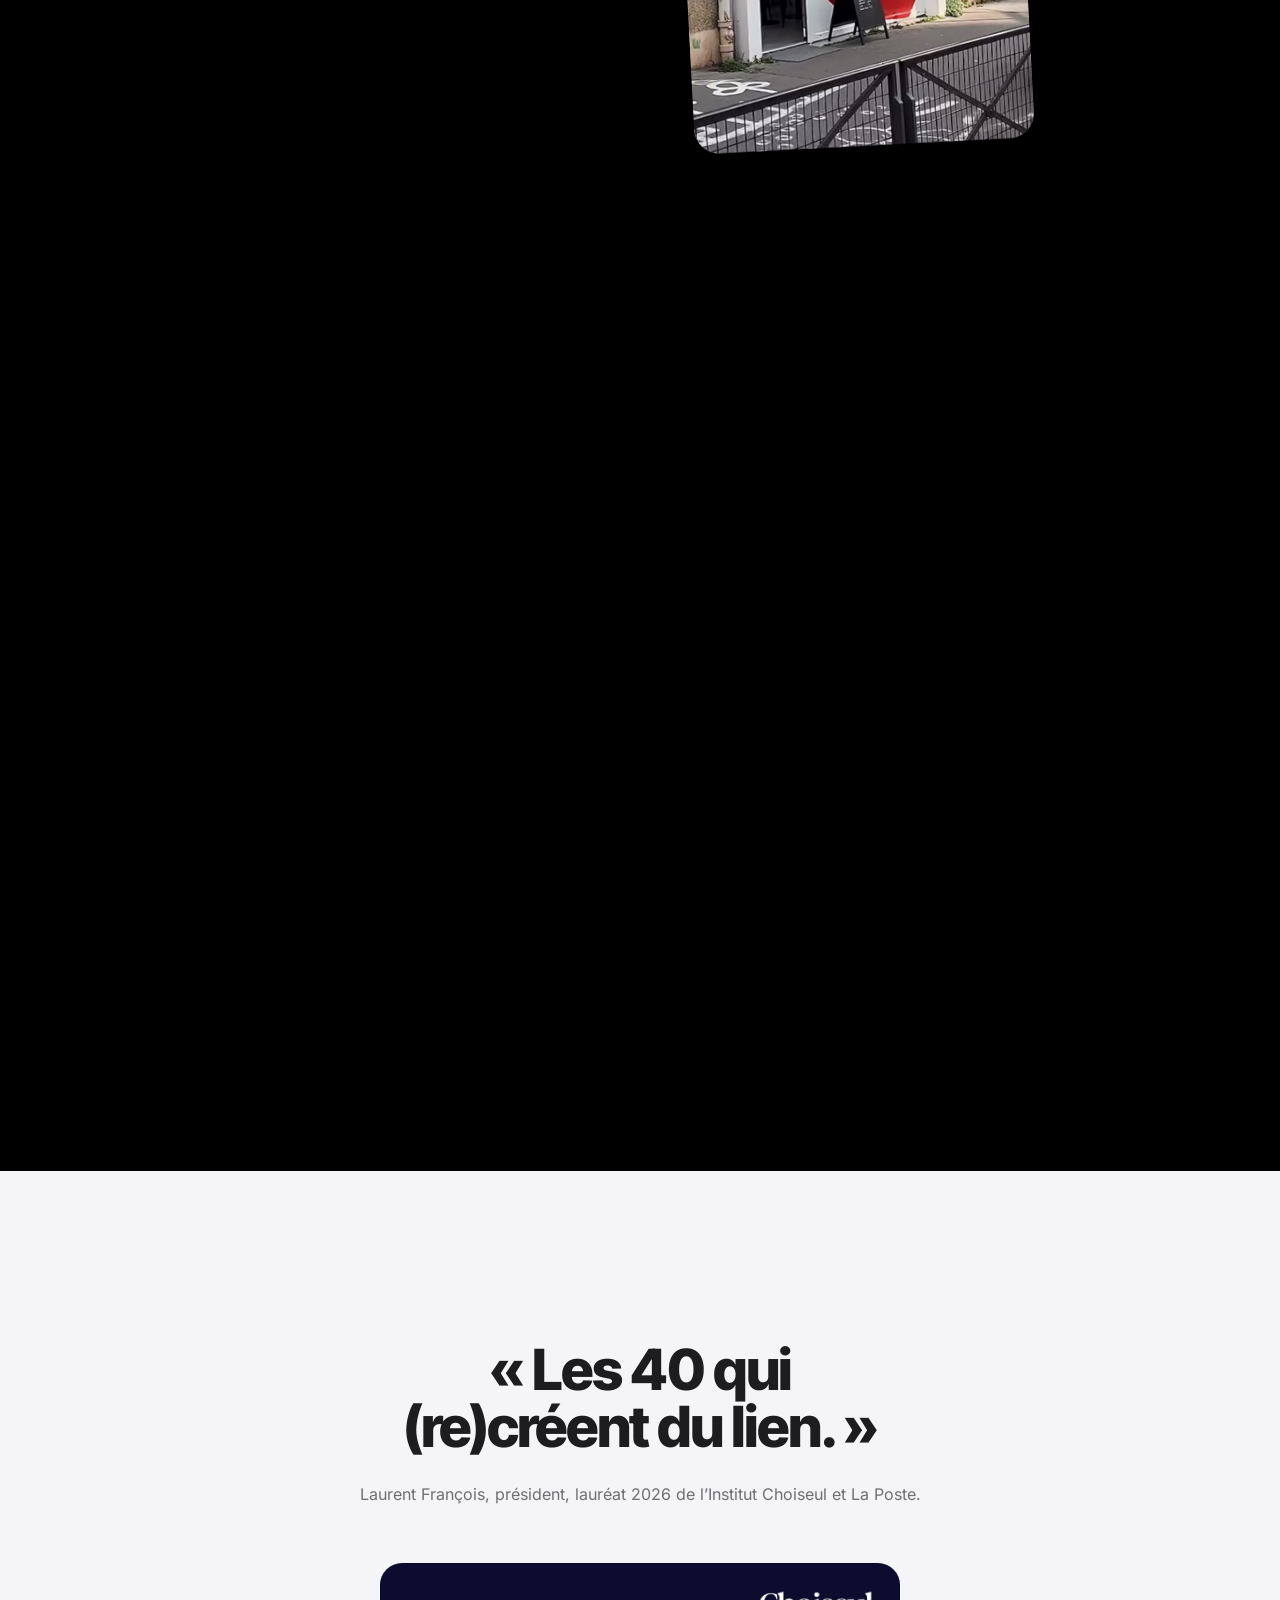
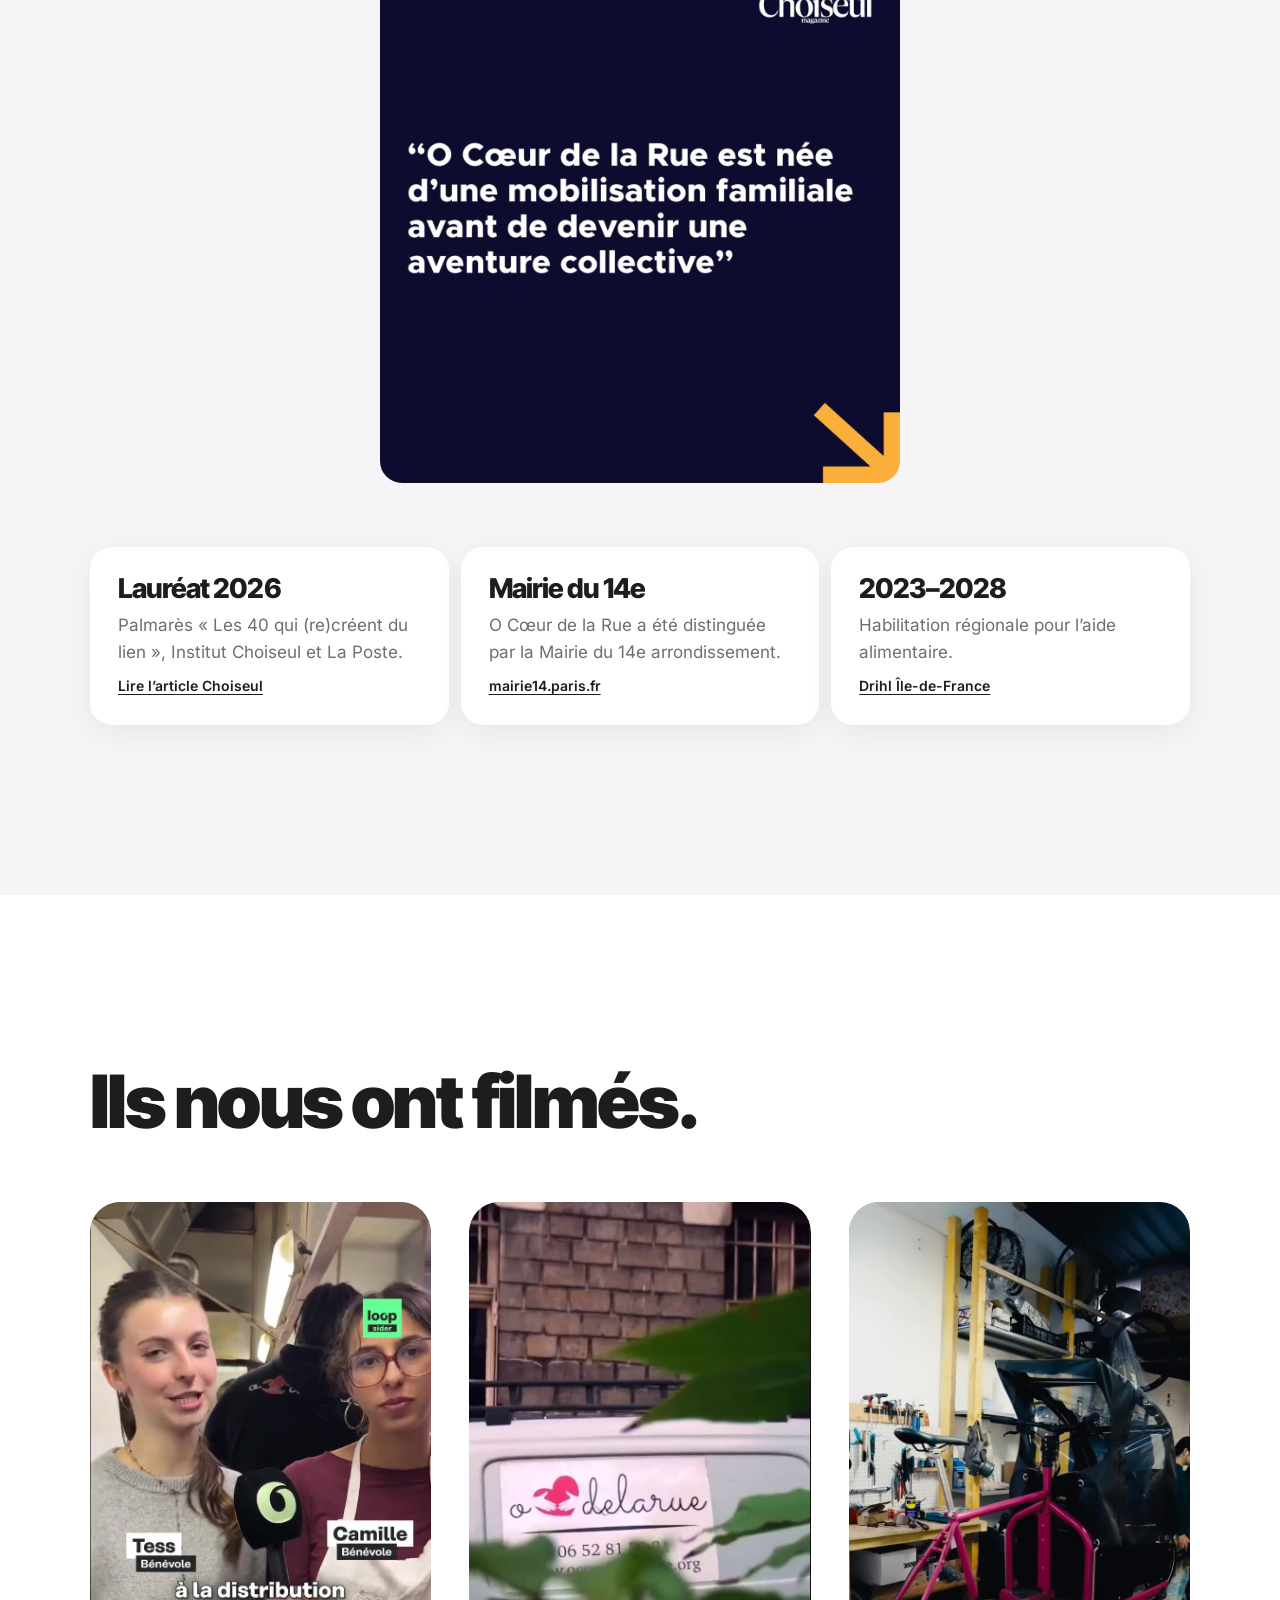
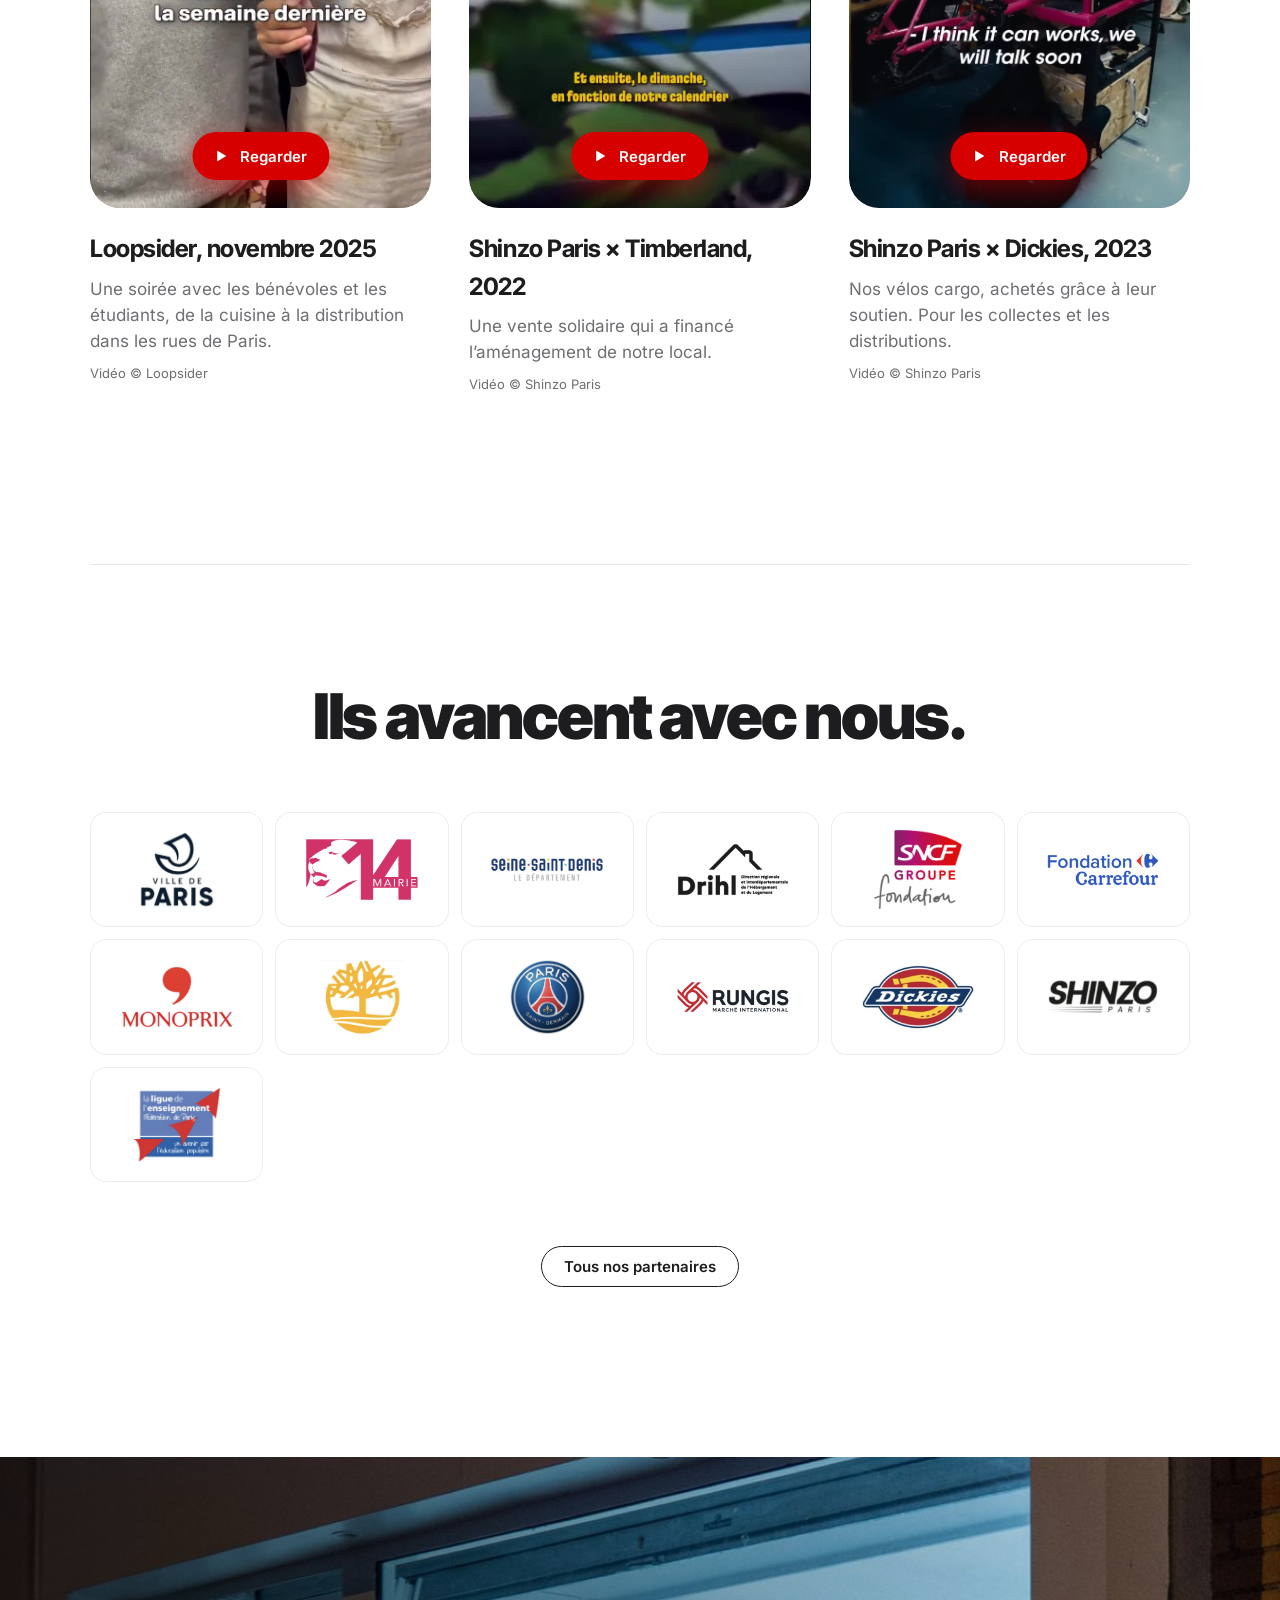
==== commit 3af0cfa3: "Cartes : gras et textile au café" ====
--- a/index.html
+++ b/index.html
@@ -163,6 +163,7 @@
 .pcard-cta{align-self:flex-start;font-weight:700;color:var(--ink);text-decoration:none;border-bottom:2px solid var(--red);padding-bottom:2px}
 .pcard-cta:hover{color:var(--red)}
 .pcard-where{font-weight:700;color:var(--ink)}
+.pcard-where{font-weight:700;color:var(--ink)}
 .samedi-bar{max-width:1156px;width:calc(100% - 44px);margin:0 auto 24px;height:3px;border-radius:3px;background:var(--line);overflow:hidden}
 .samedi-bar span{display:block;height:100%;width:100%;background:var(--red);transform-origin:left;transform:scaleX(var(--q,0))}
 .step-fact{display:inline-block;margin-top:14px;padding:6px 12px;border-radius:999px;background:var(--red);color:#fff !important;font-weight:700;font-size:.875rem !important}
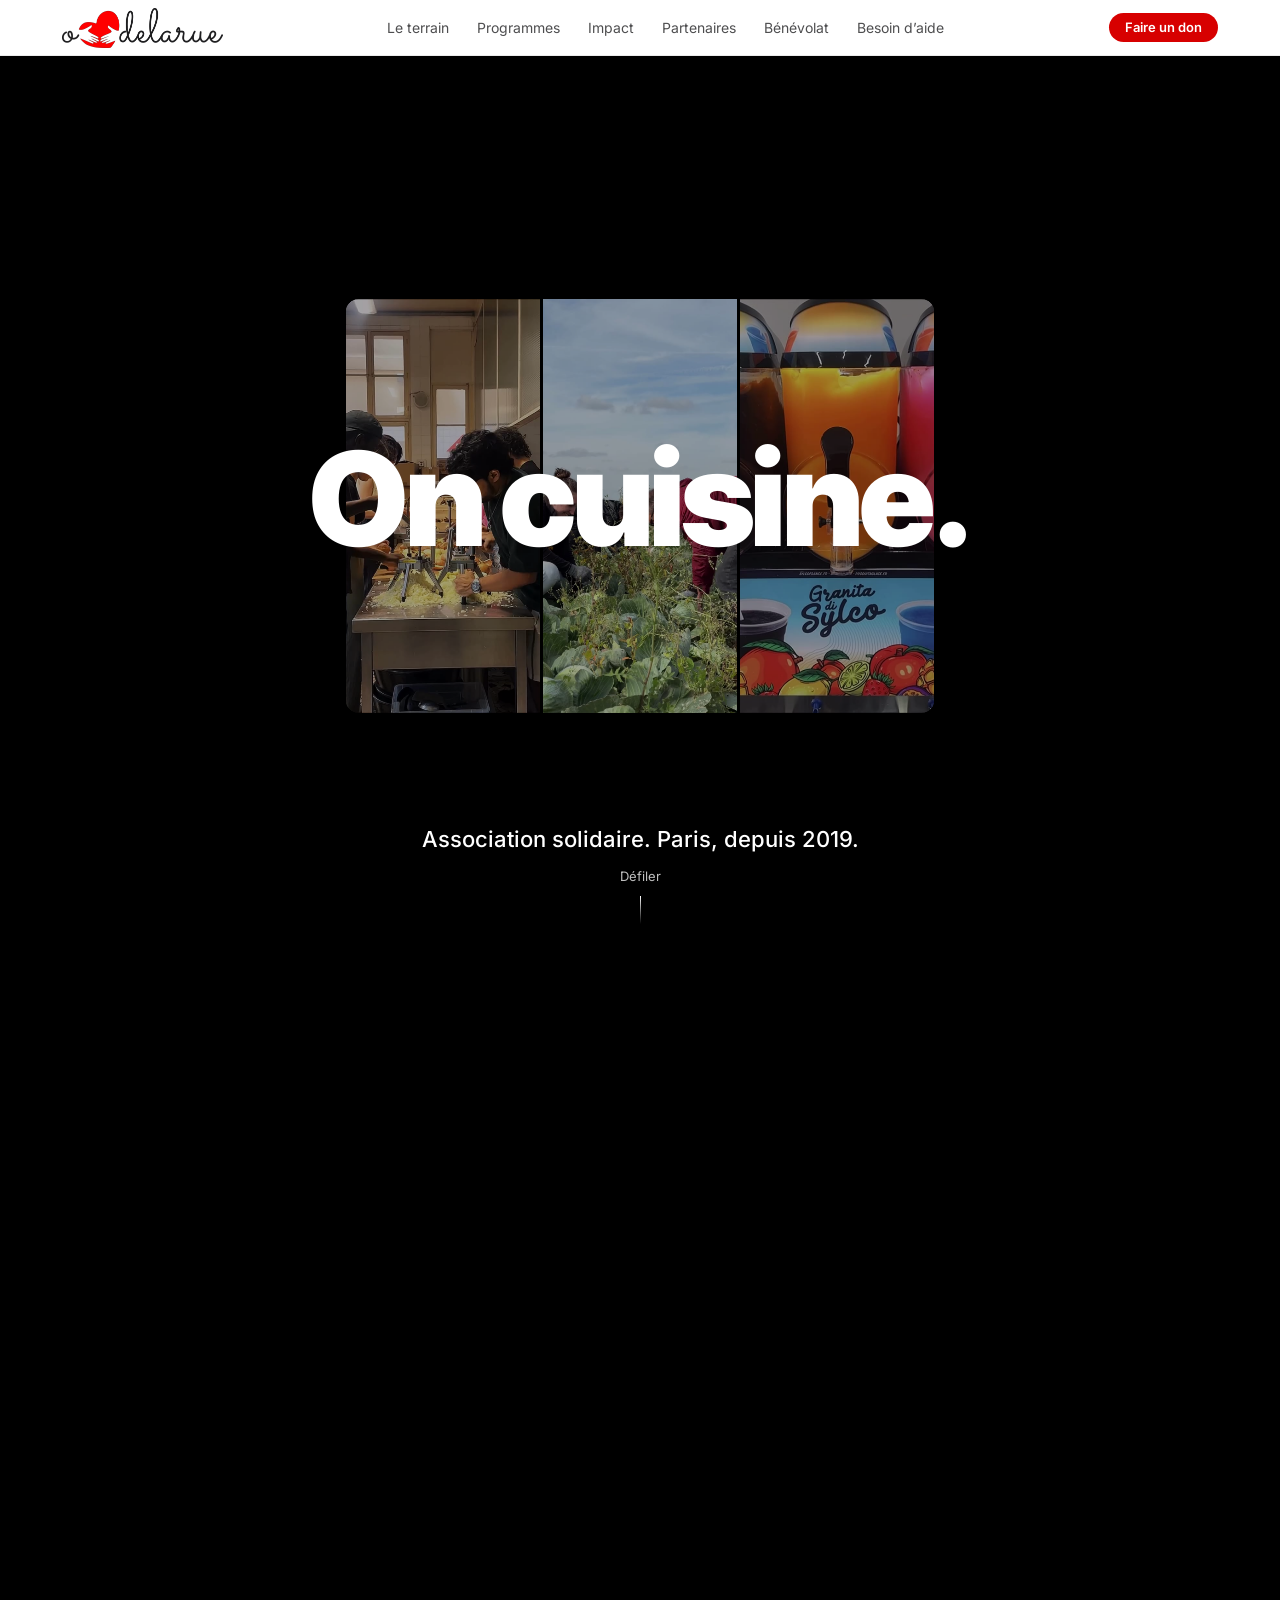
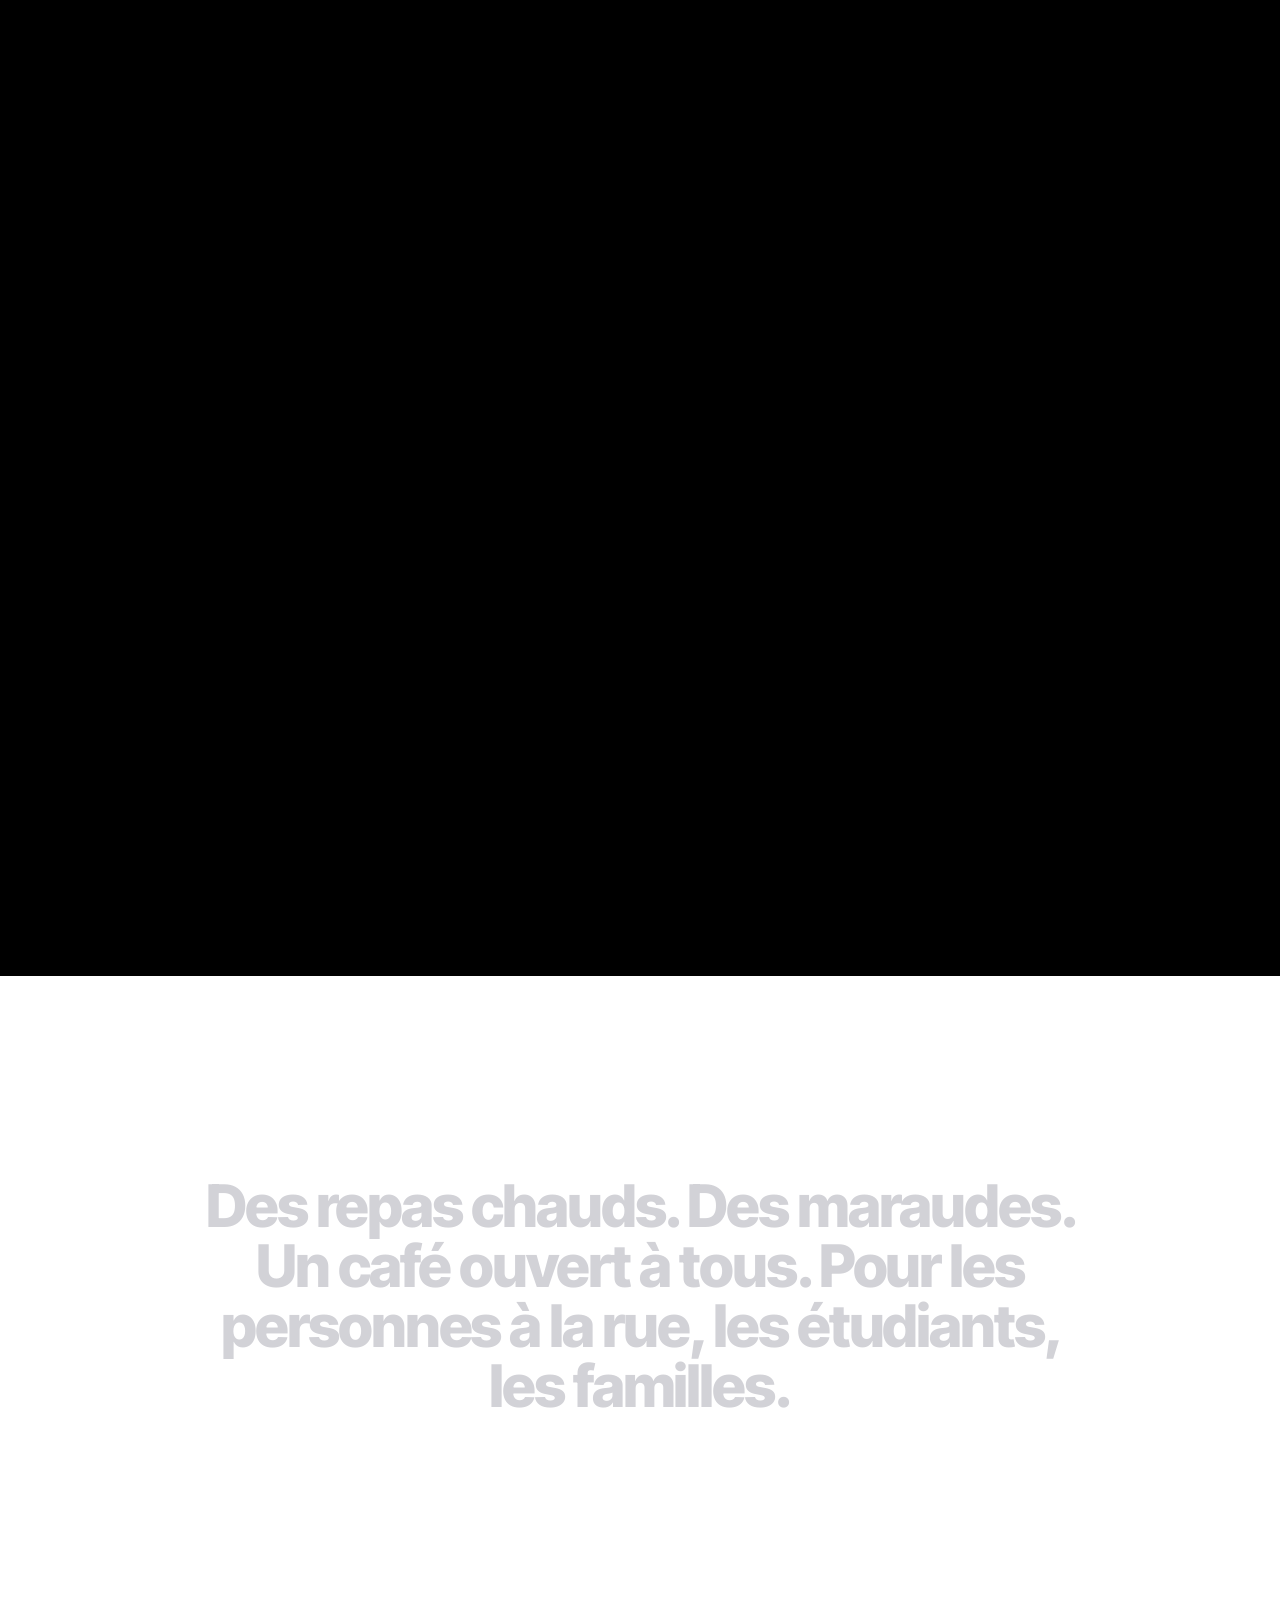
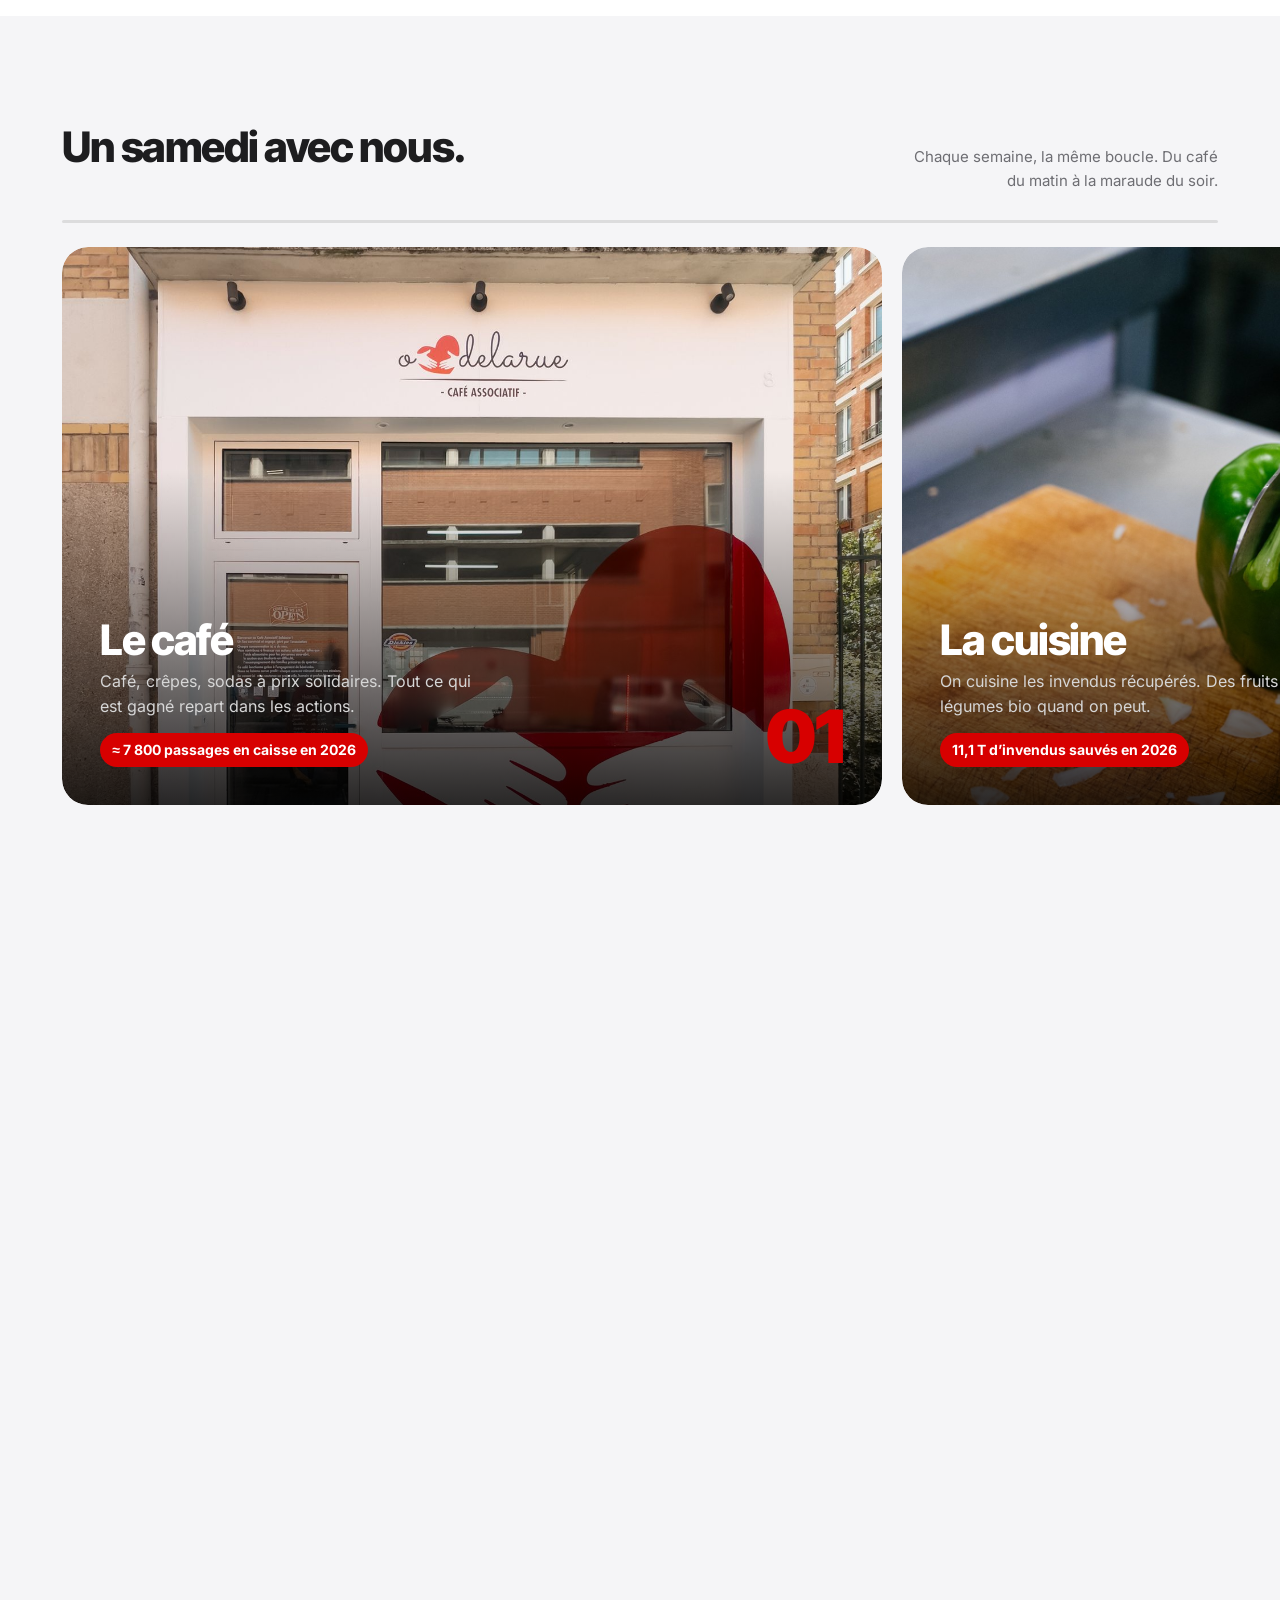
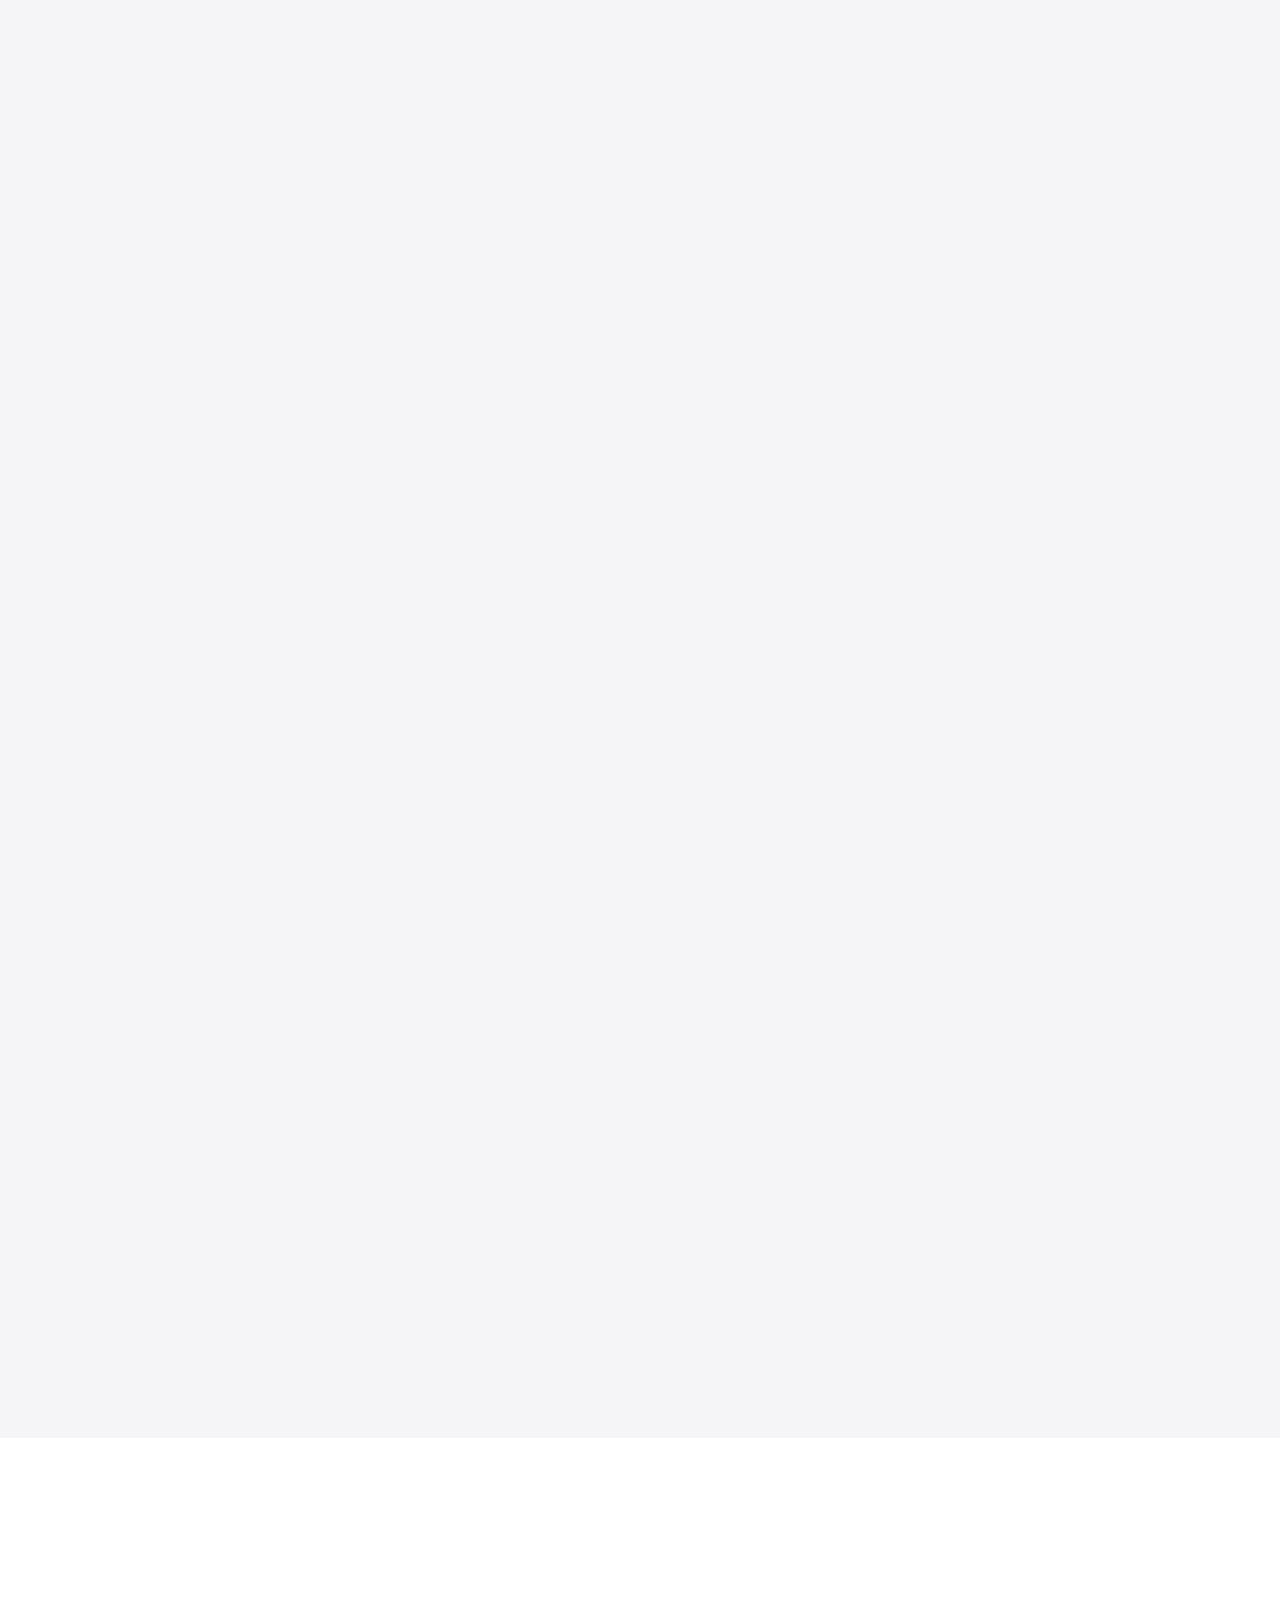
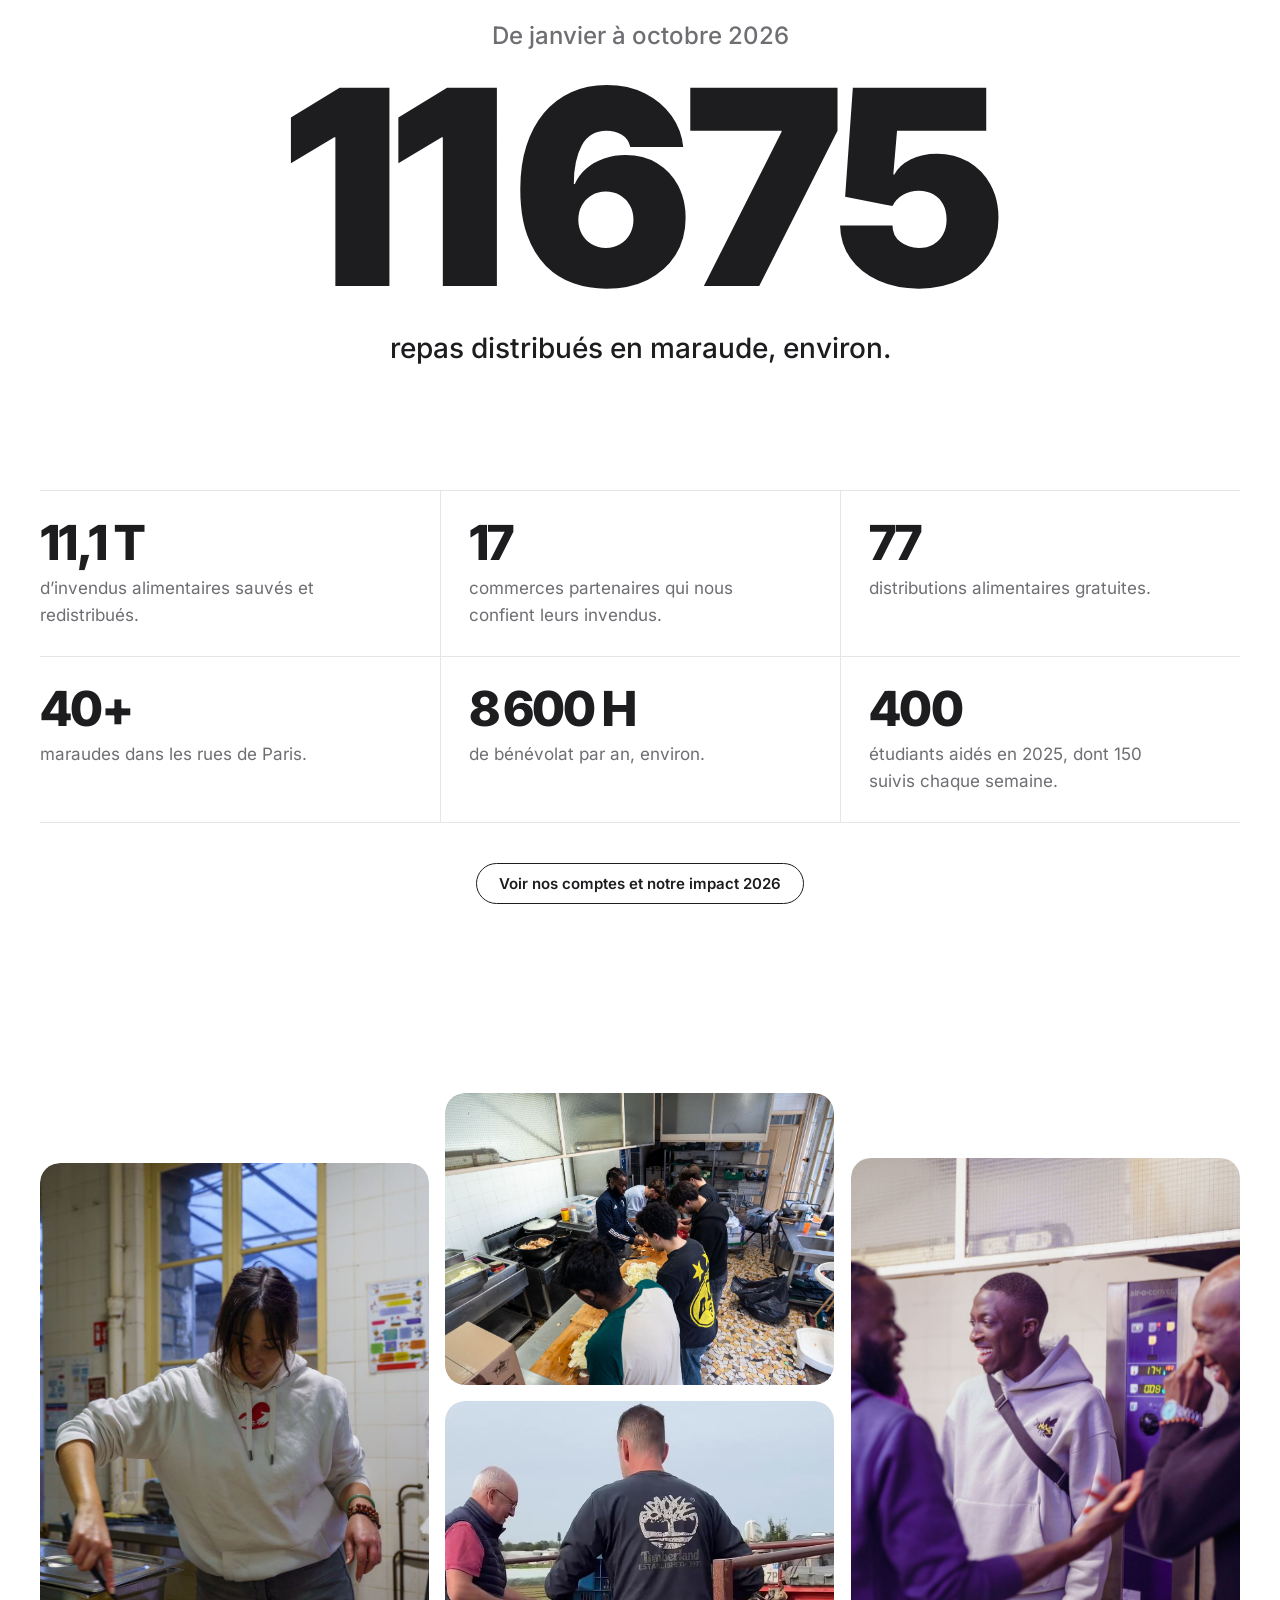
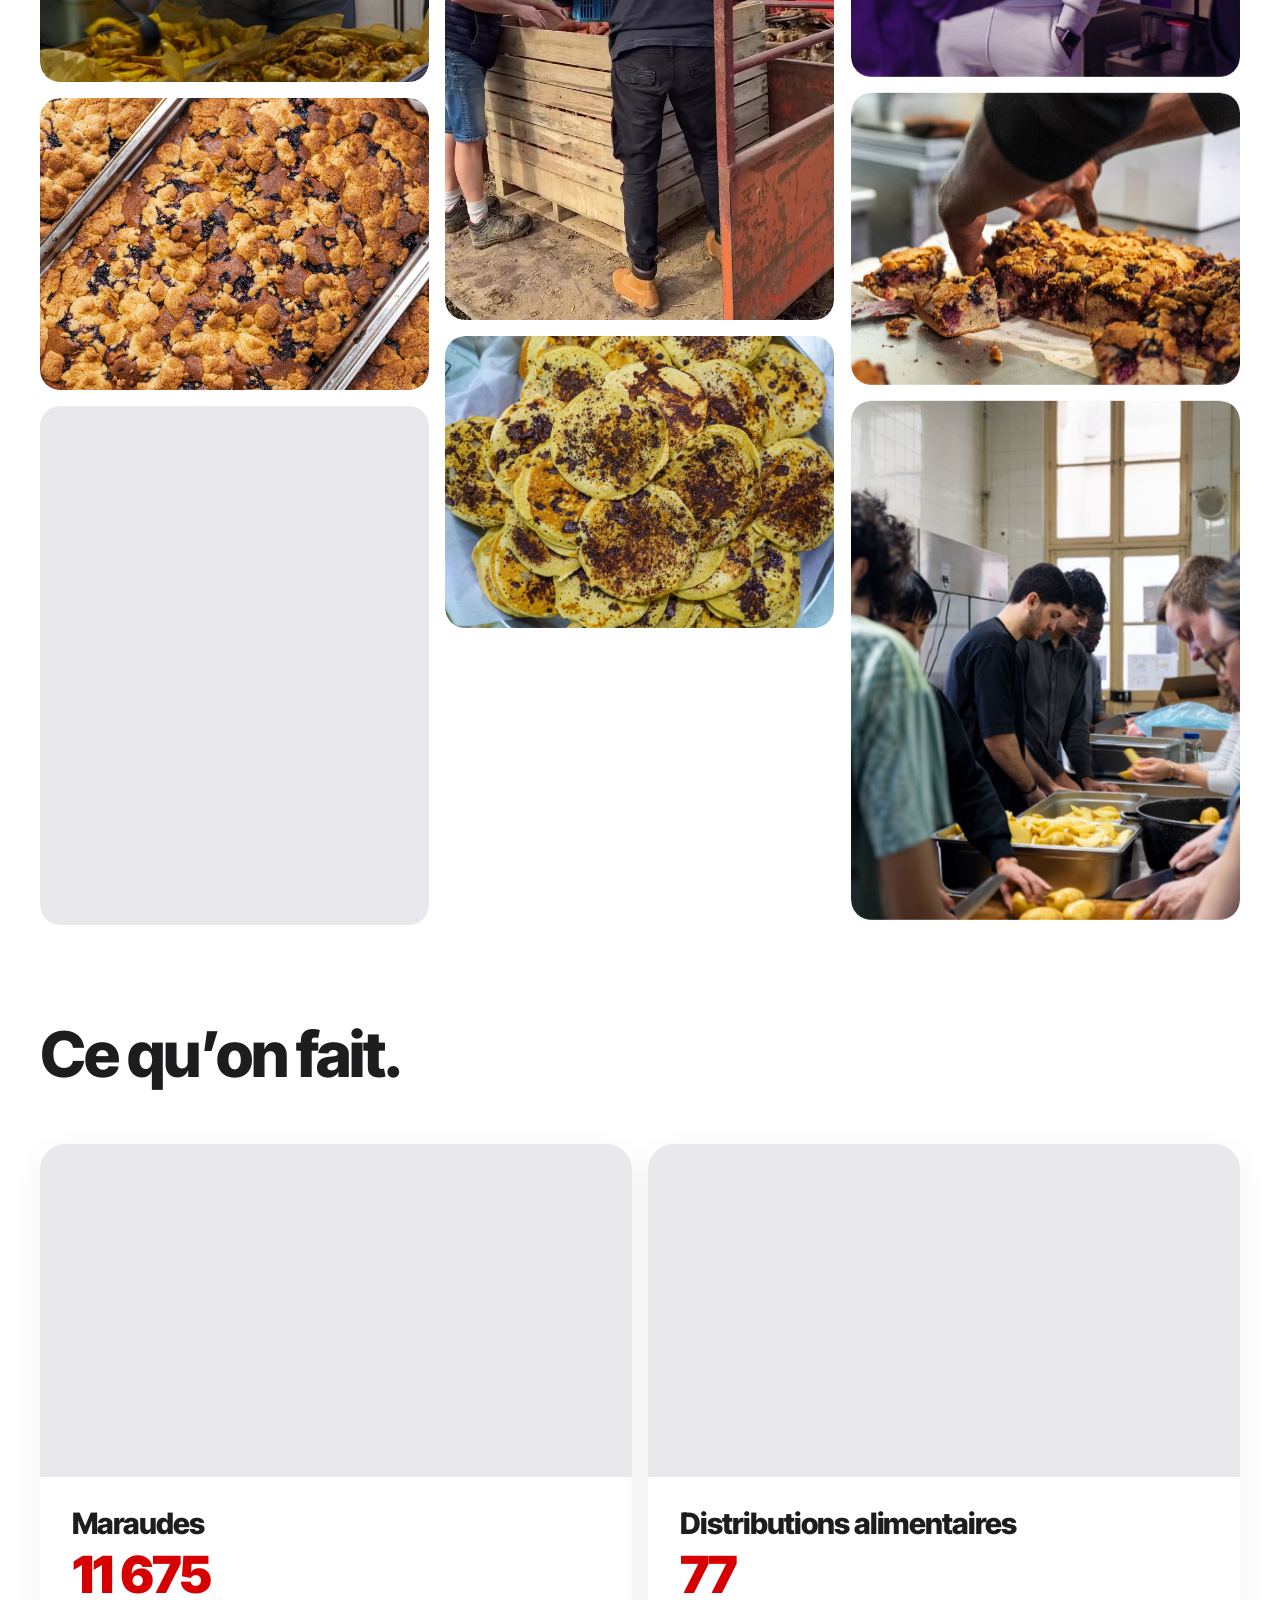
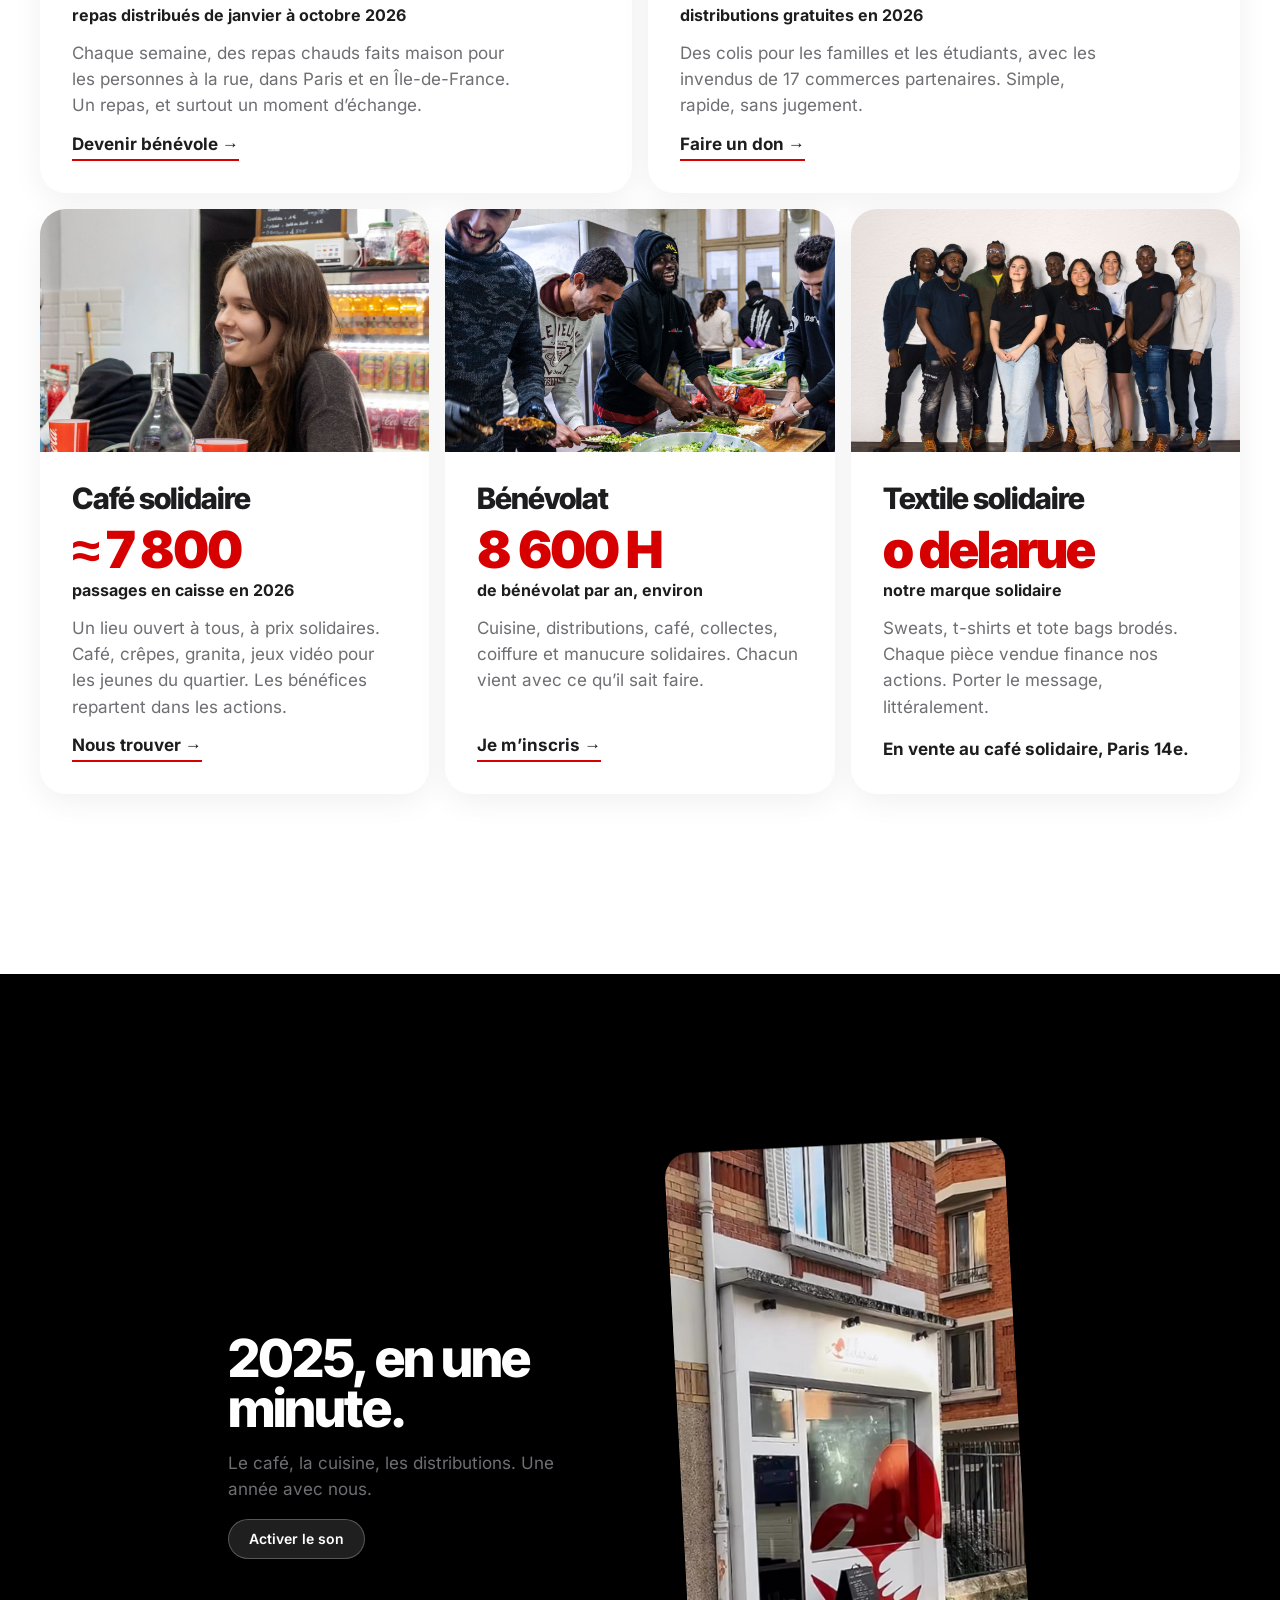
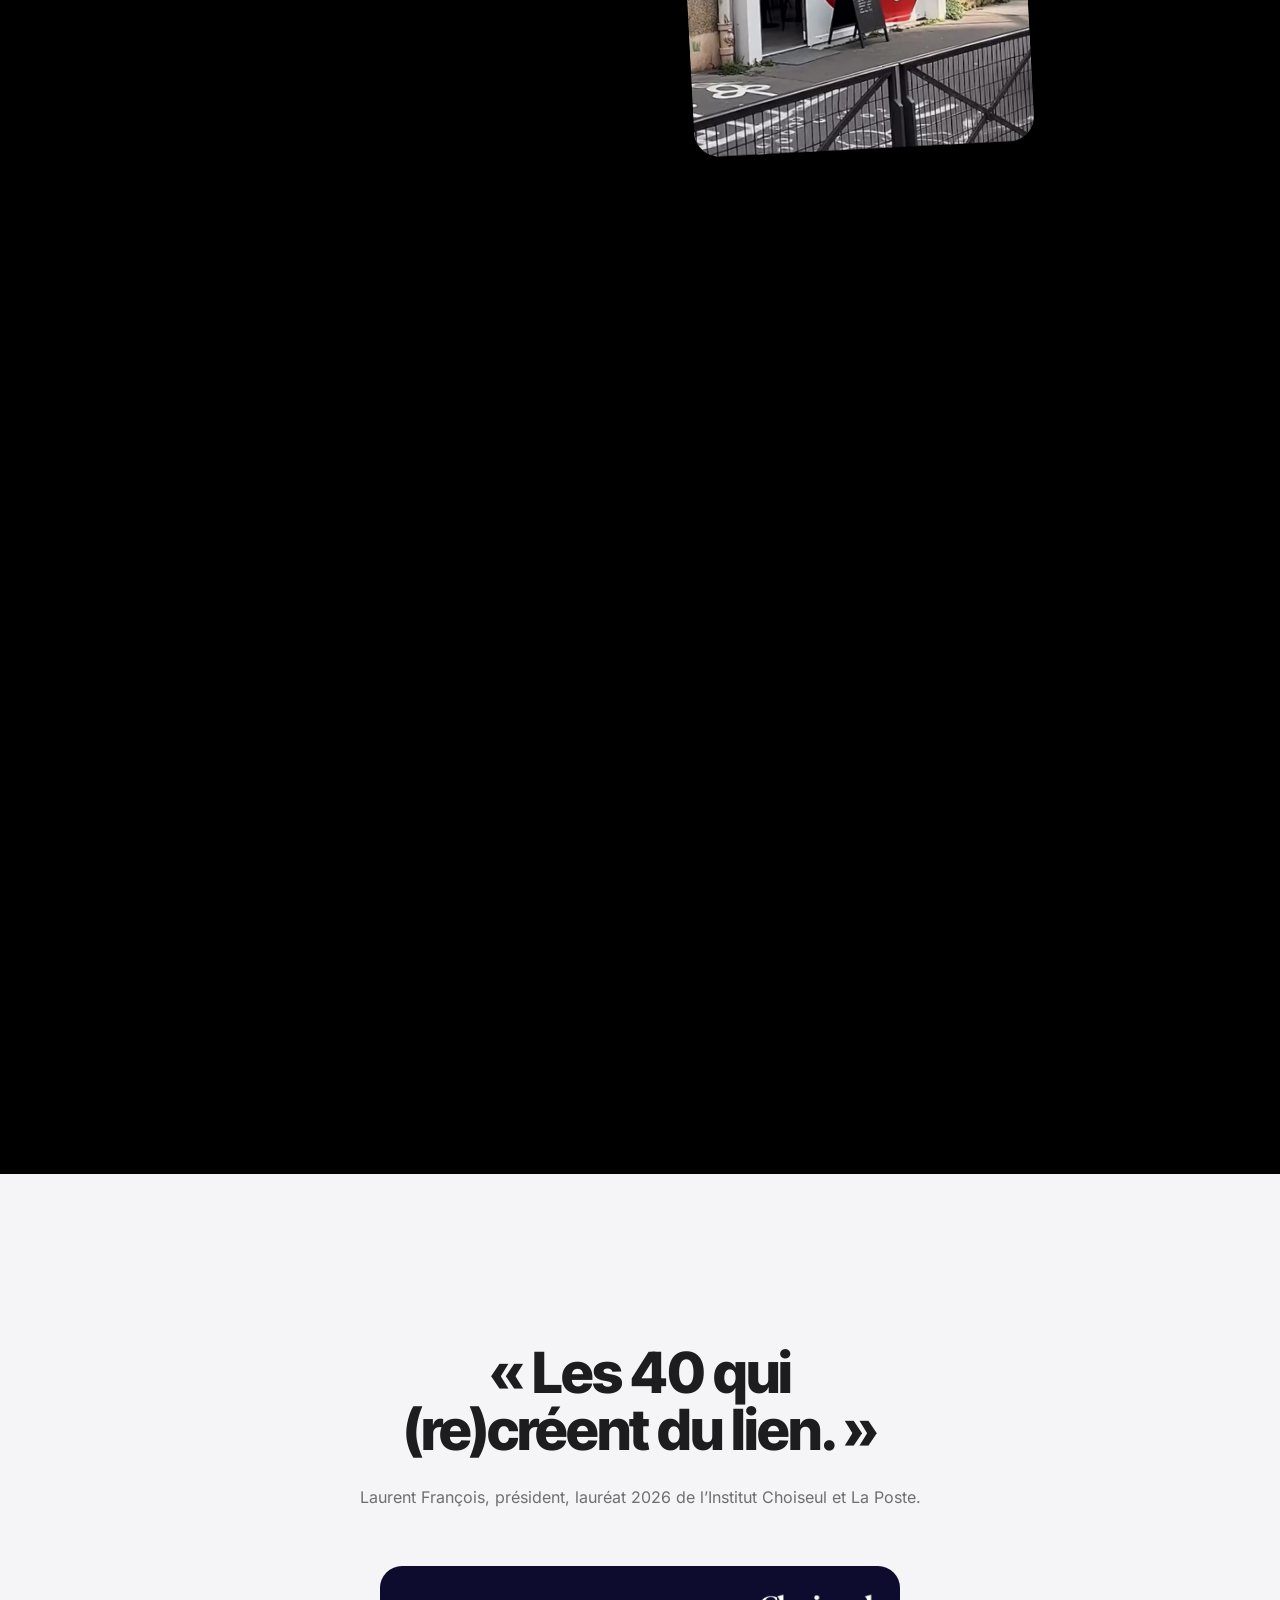
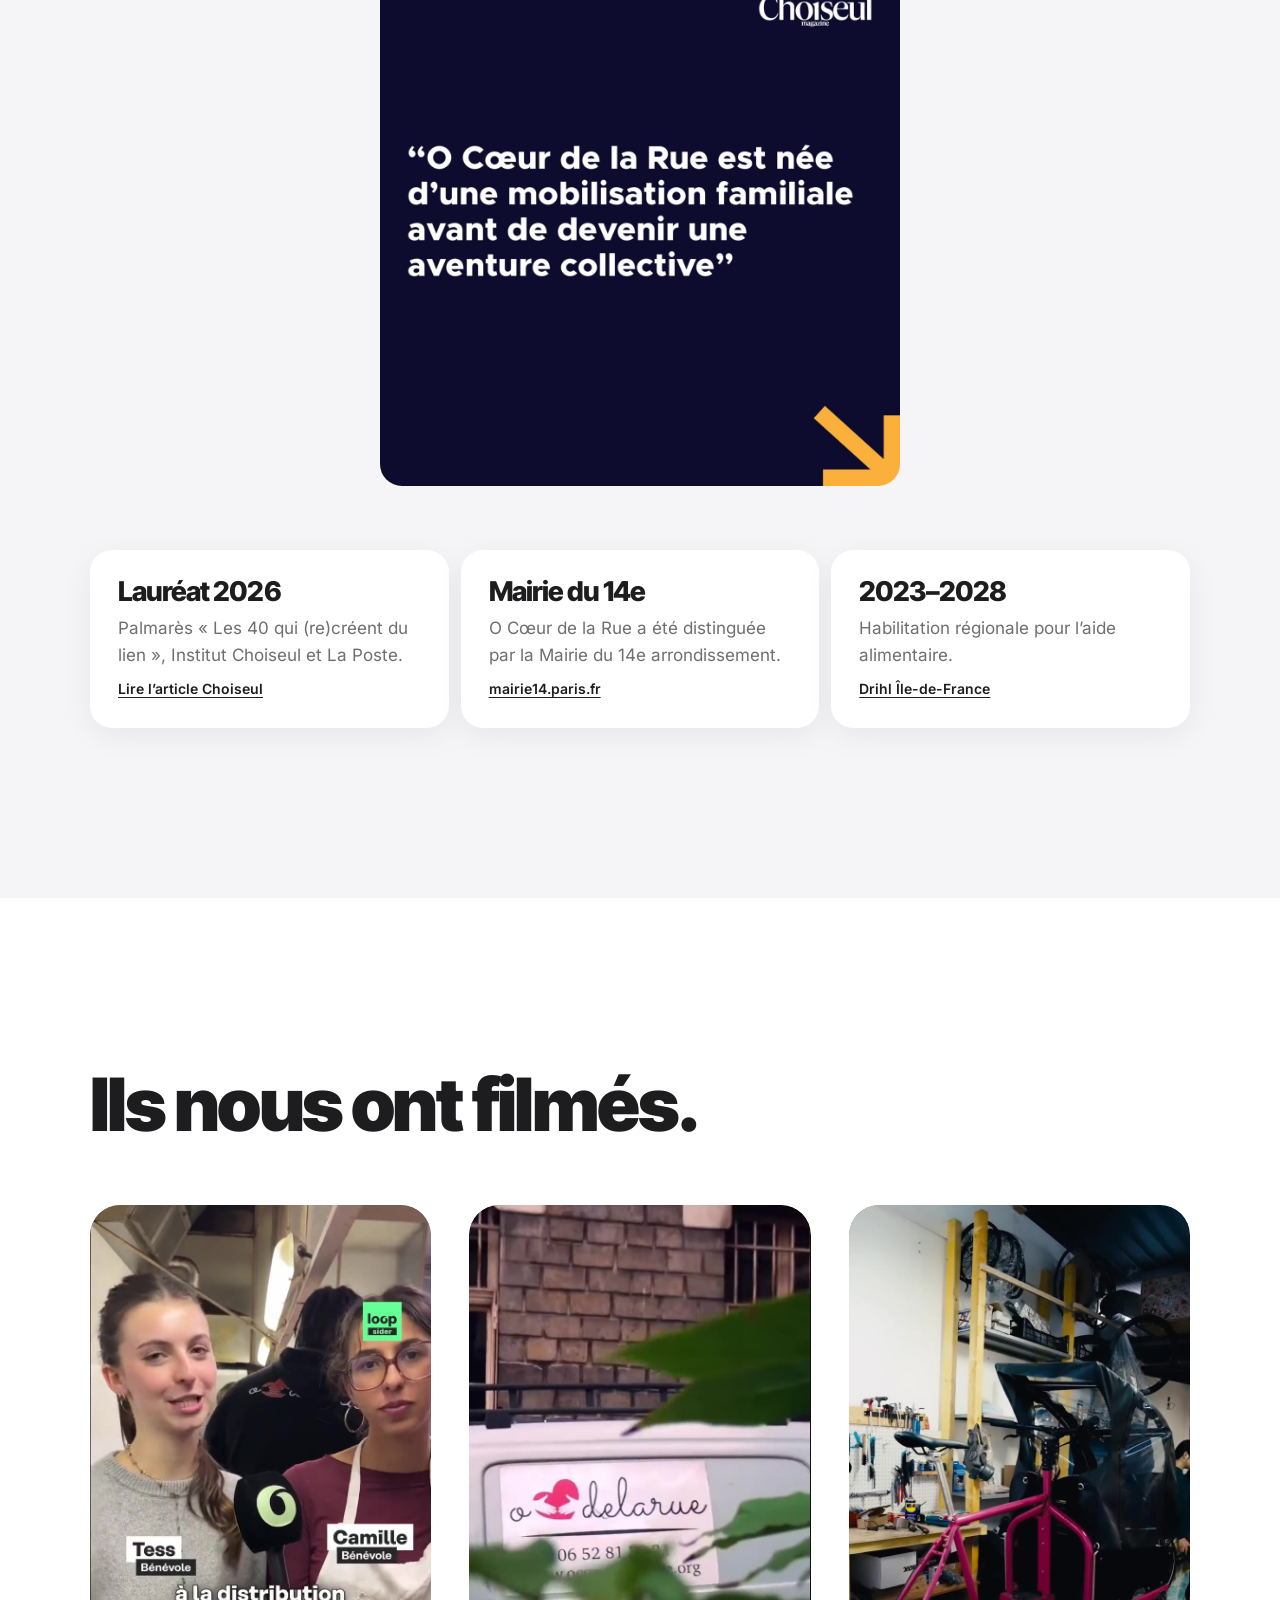
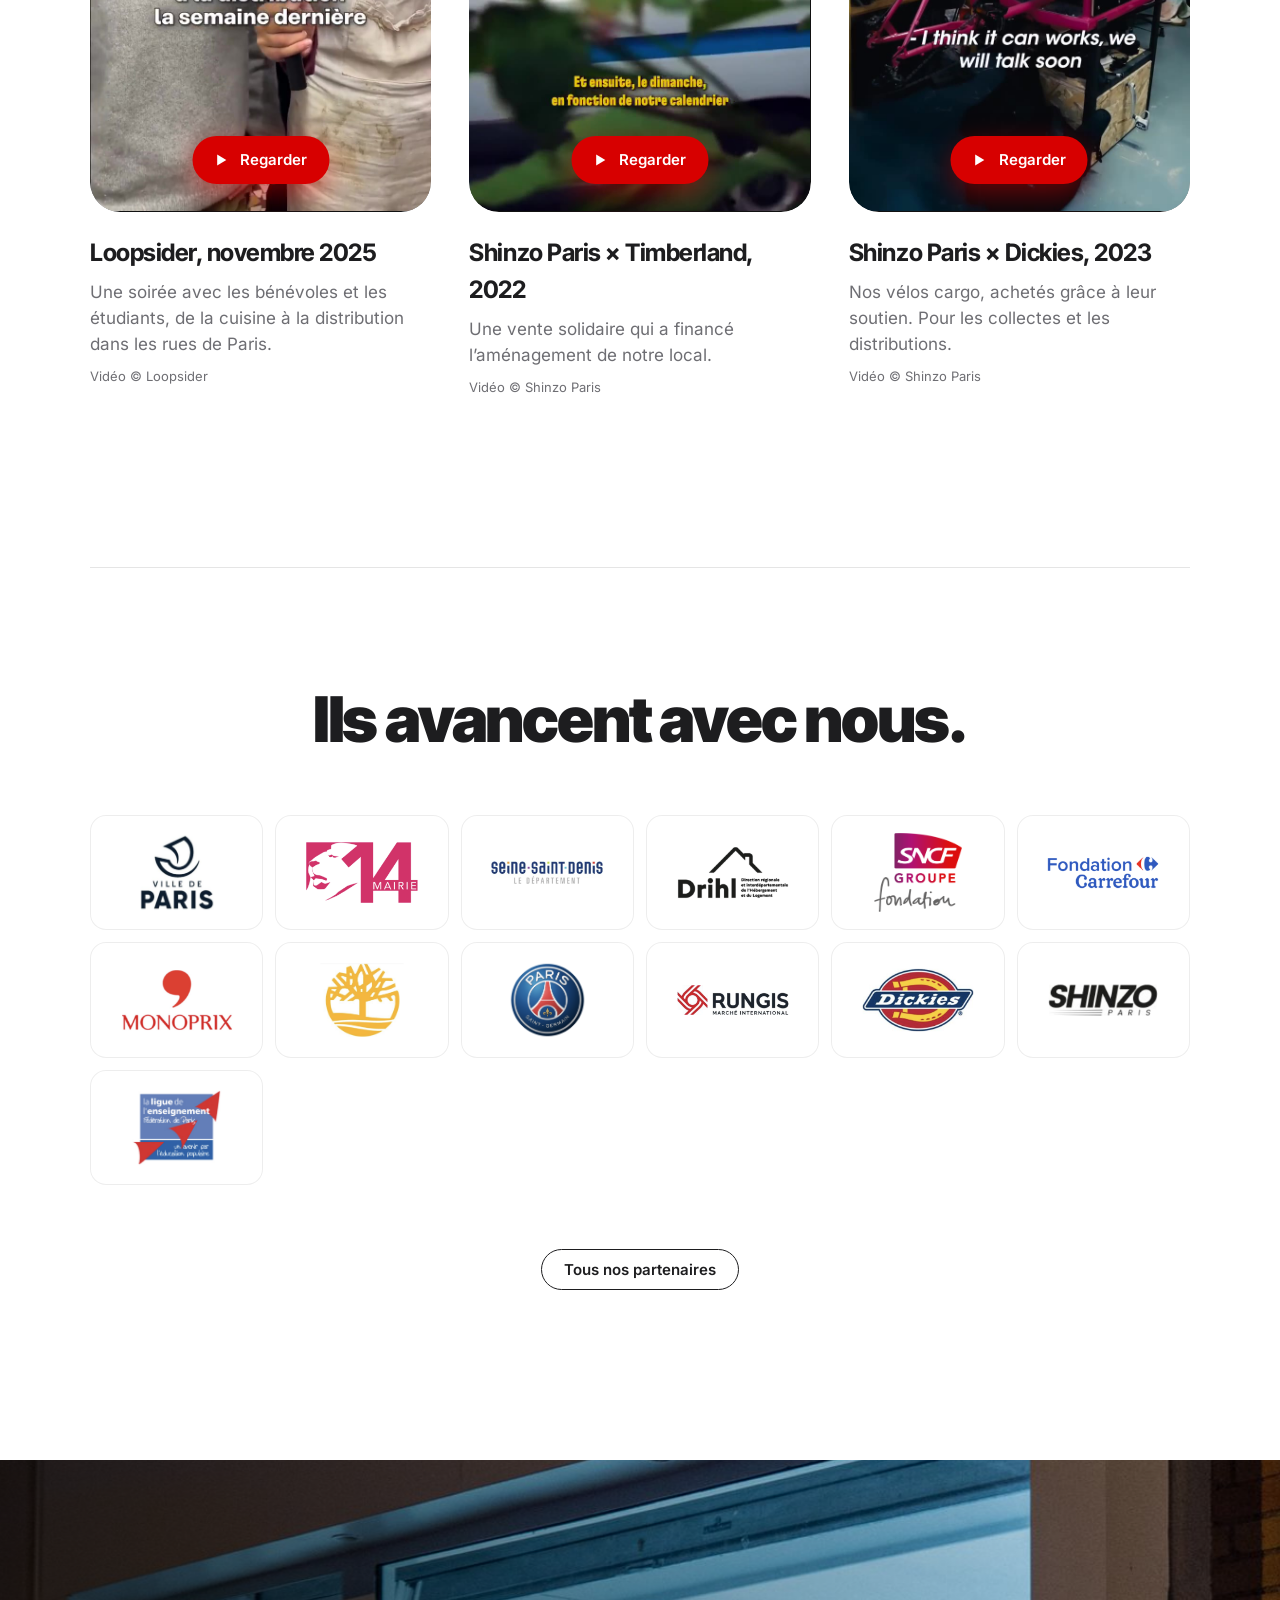
==== commit e2fbed13: "Suivi des clics, cartes en gras et textile au café" ====
--- a/index.html
+++ b/index.html
@@ -157,7 +157,7 @@
 .pcard-body{padding:clamp(22px,2.6vw,32px);display:flex;flex-direction:column;gap:12px;flex:1}
 .pcard h3{font-family:var(--display);font-weight:800;font-size:clamp(1.43rem,2.3vw,1.9rem);line-height:1;letter-spacing:-.035em}
 .pcard-num b{display:block;font-family:var(--display);font-weight:900;font-size:clamp(2.2rem,4vw,3.3rem);line-height:.9;color:var(--red);letter-spacing:-.035em}
-.pcard-num span{display:block;margin-top:6px;font-size:.9375rem;color:var(--muted)}
+.pcard-num span{display:block;margin-top:6px;font-size:1rem;font-weight:700;color:var(--ink)}
 .pcard p{max-width:40ch}
 .pcard-body > p:not(.pcard-num){color:var(--muted);flex:1}
 .pcard-cta{align-self:flex-start;font-weight:700;color:var(--ink);text-decoration:none;border-bottom:2px solid var(--red);padding-bottom:2px}
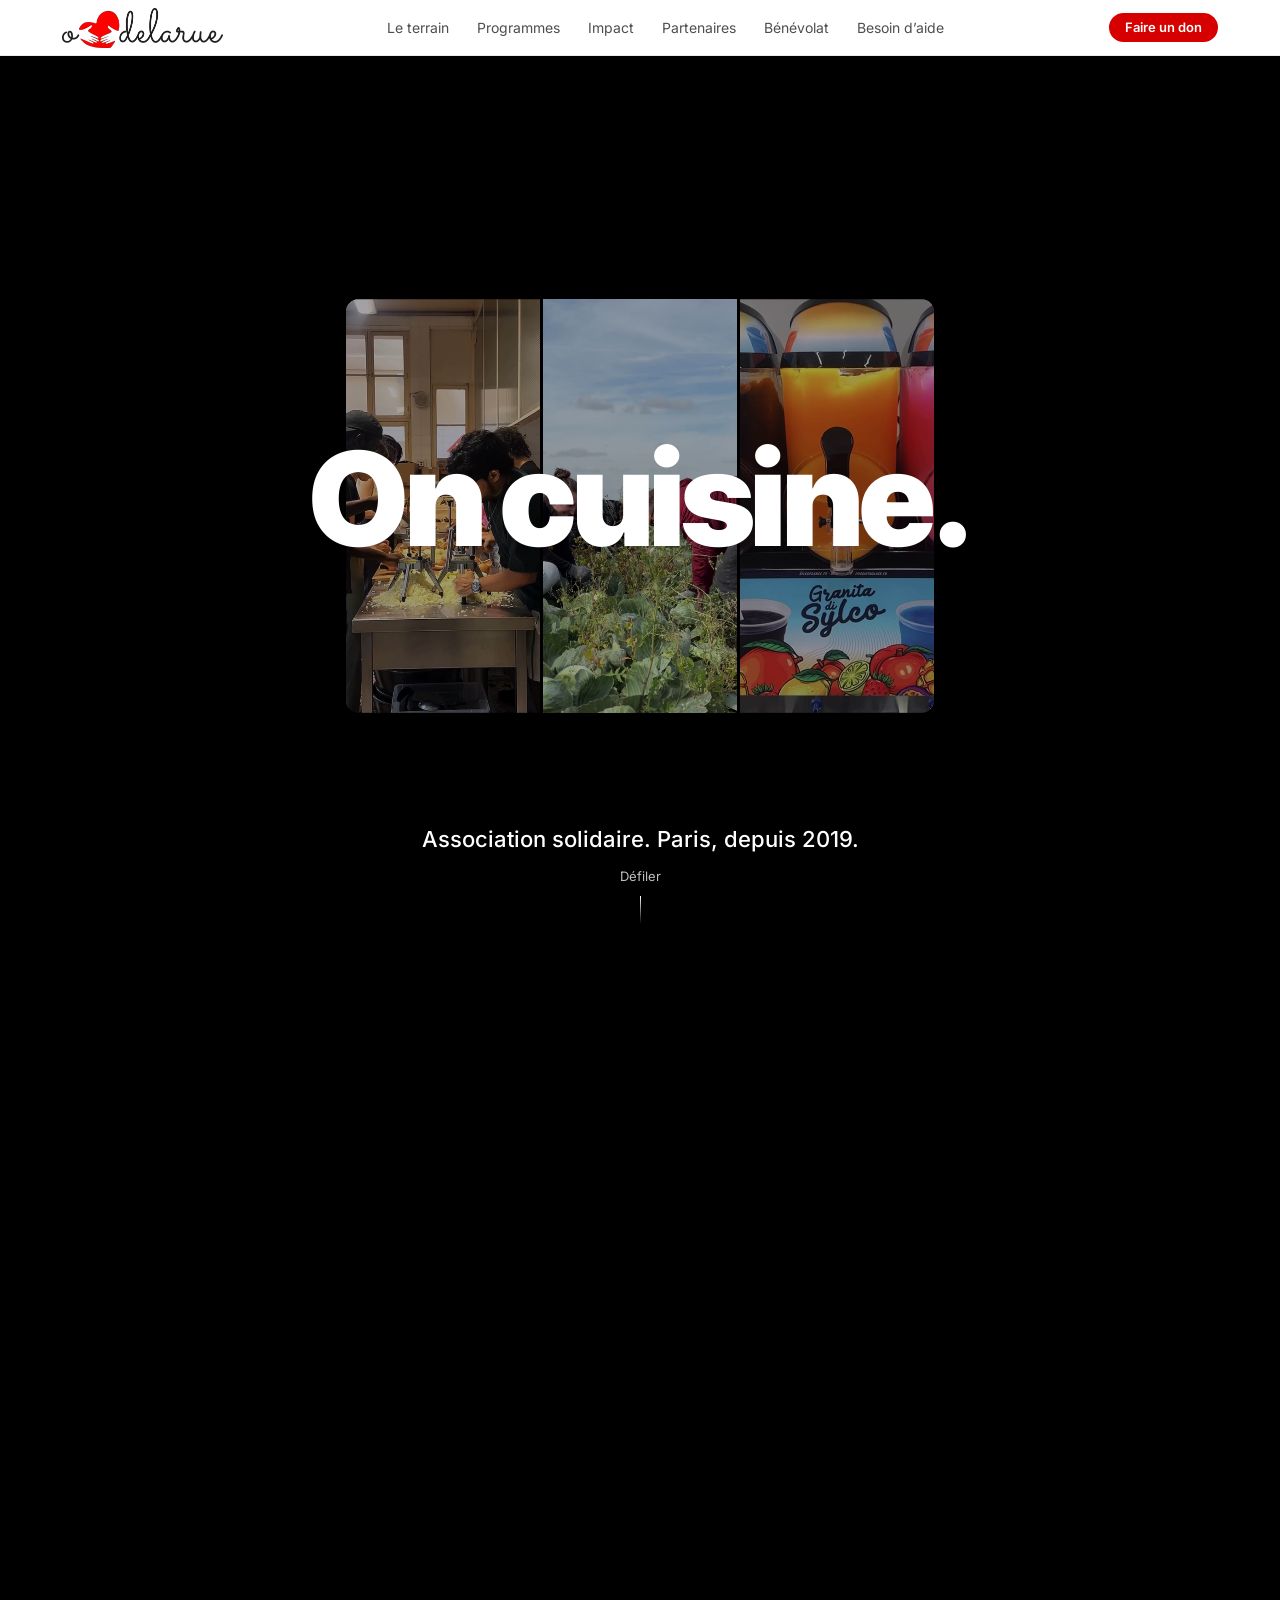
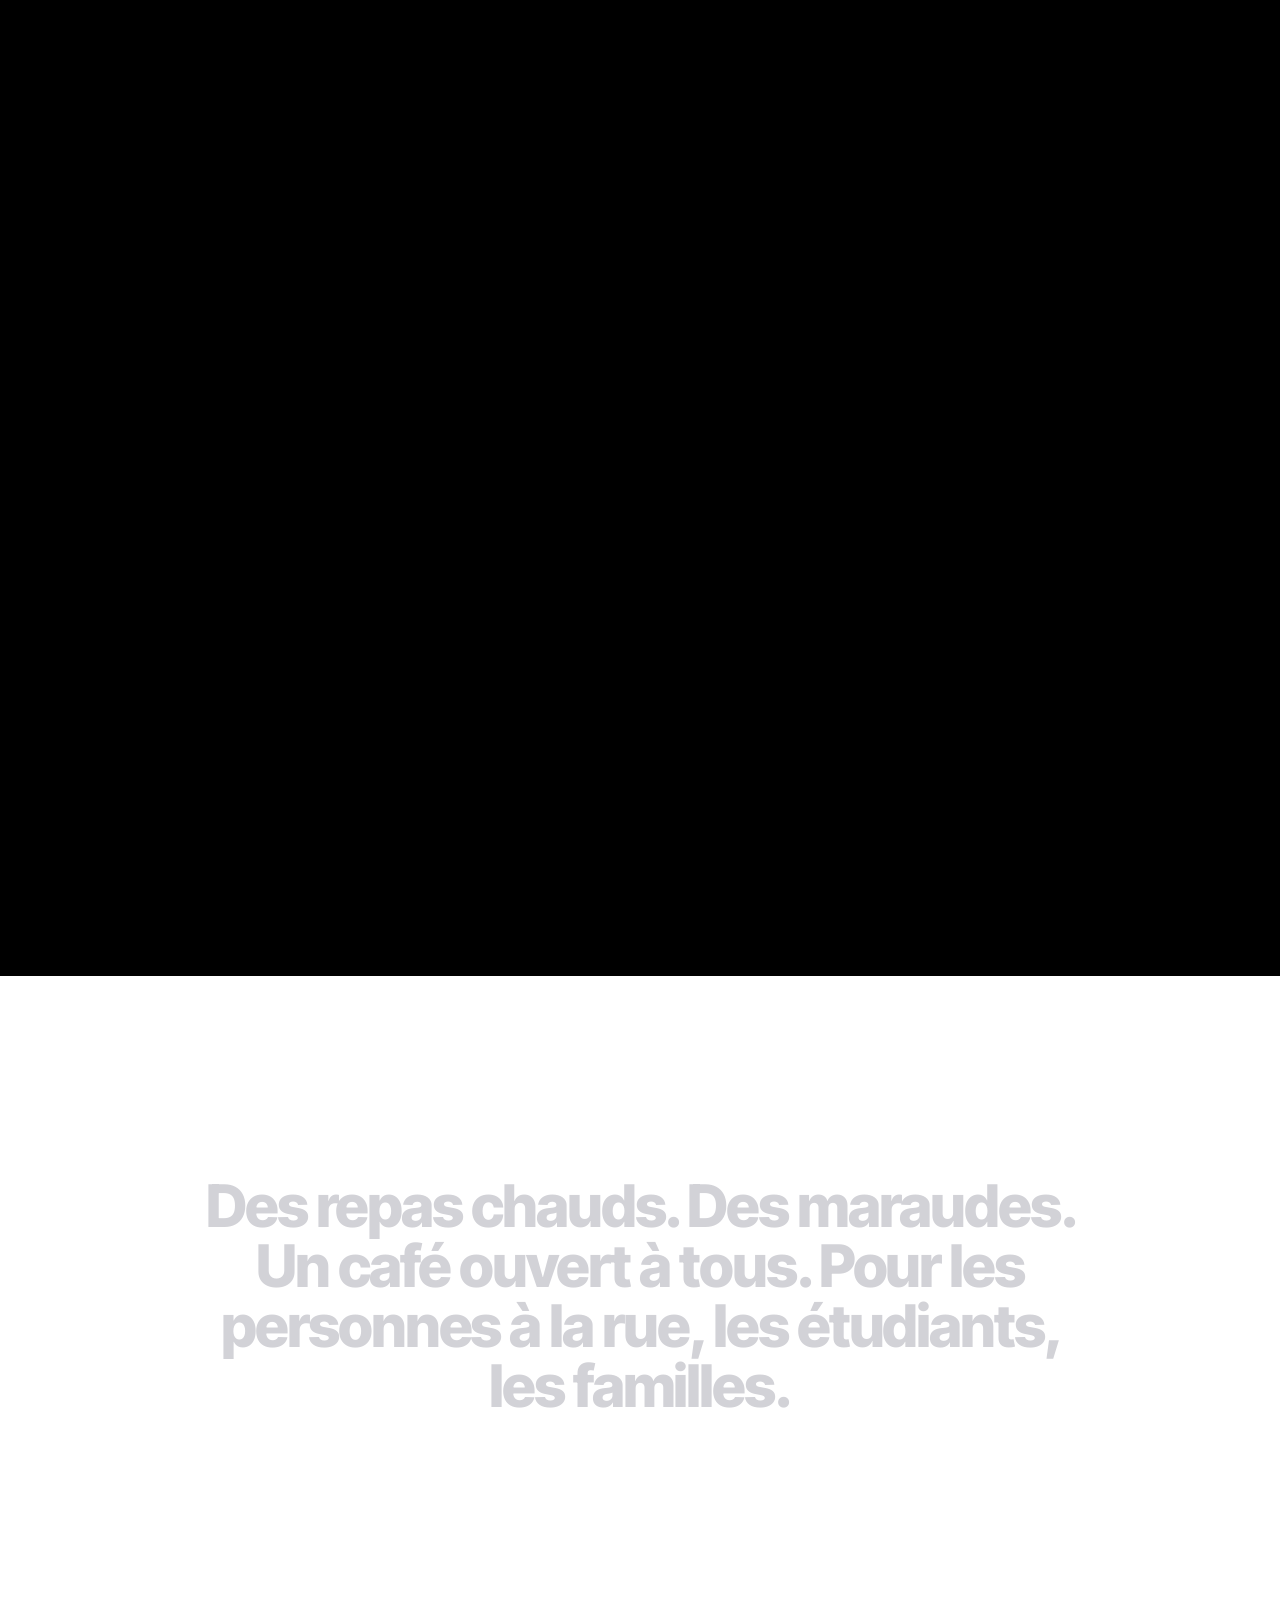
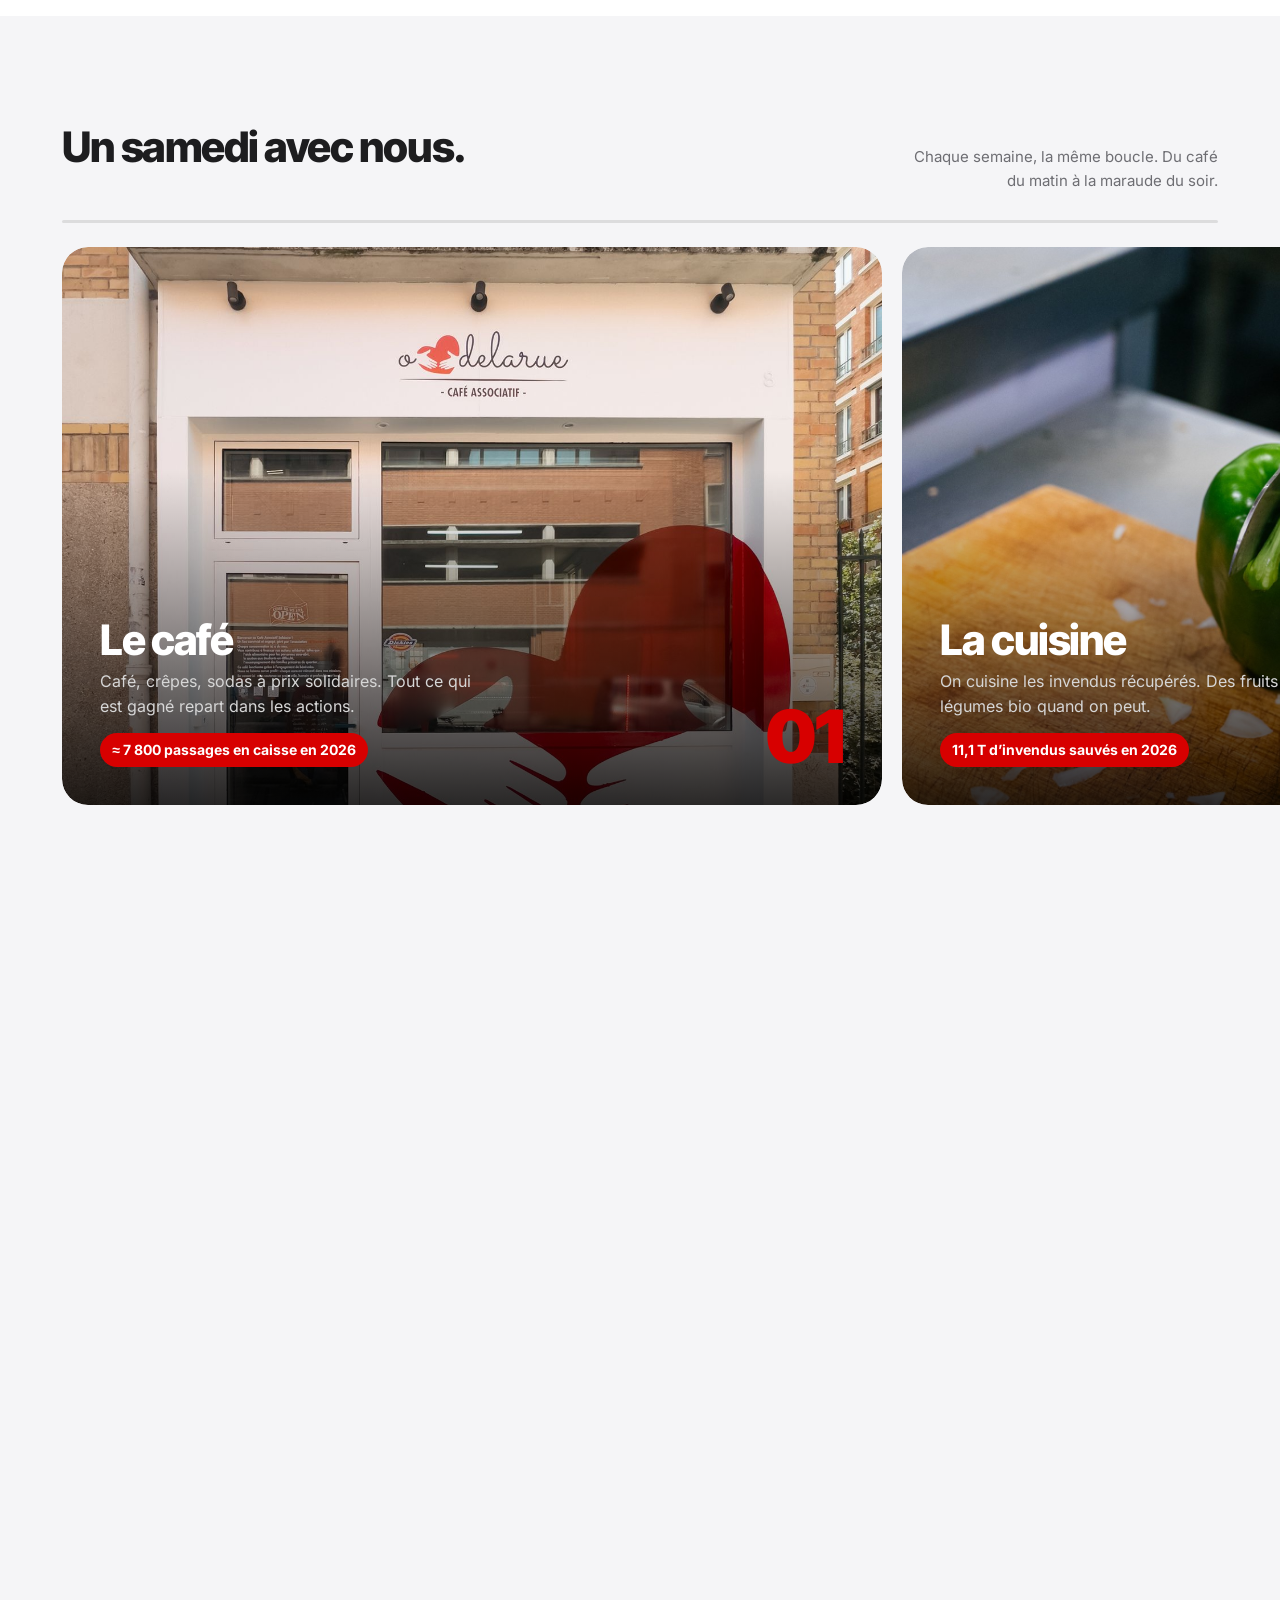
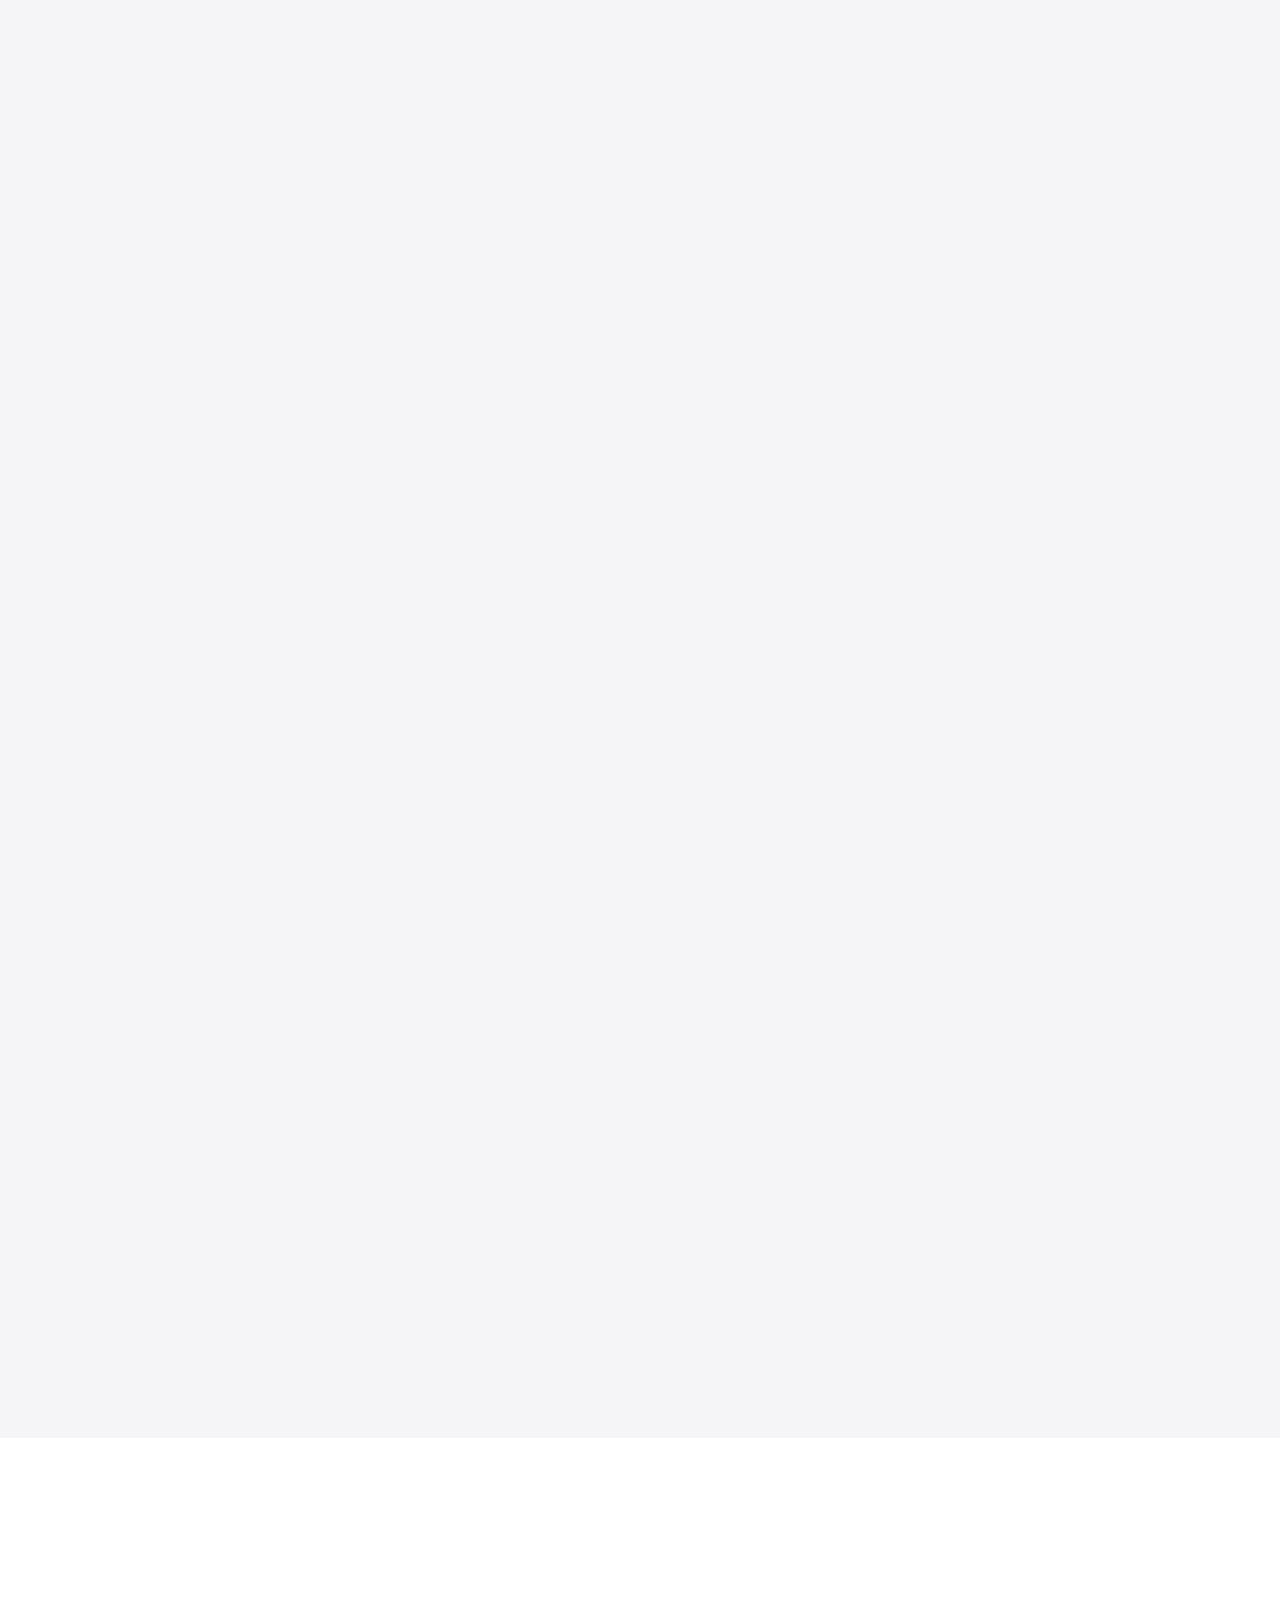
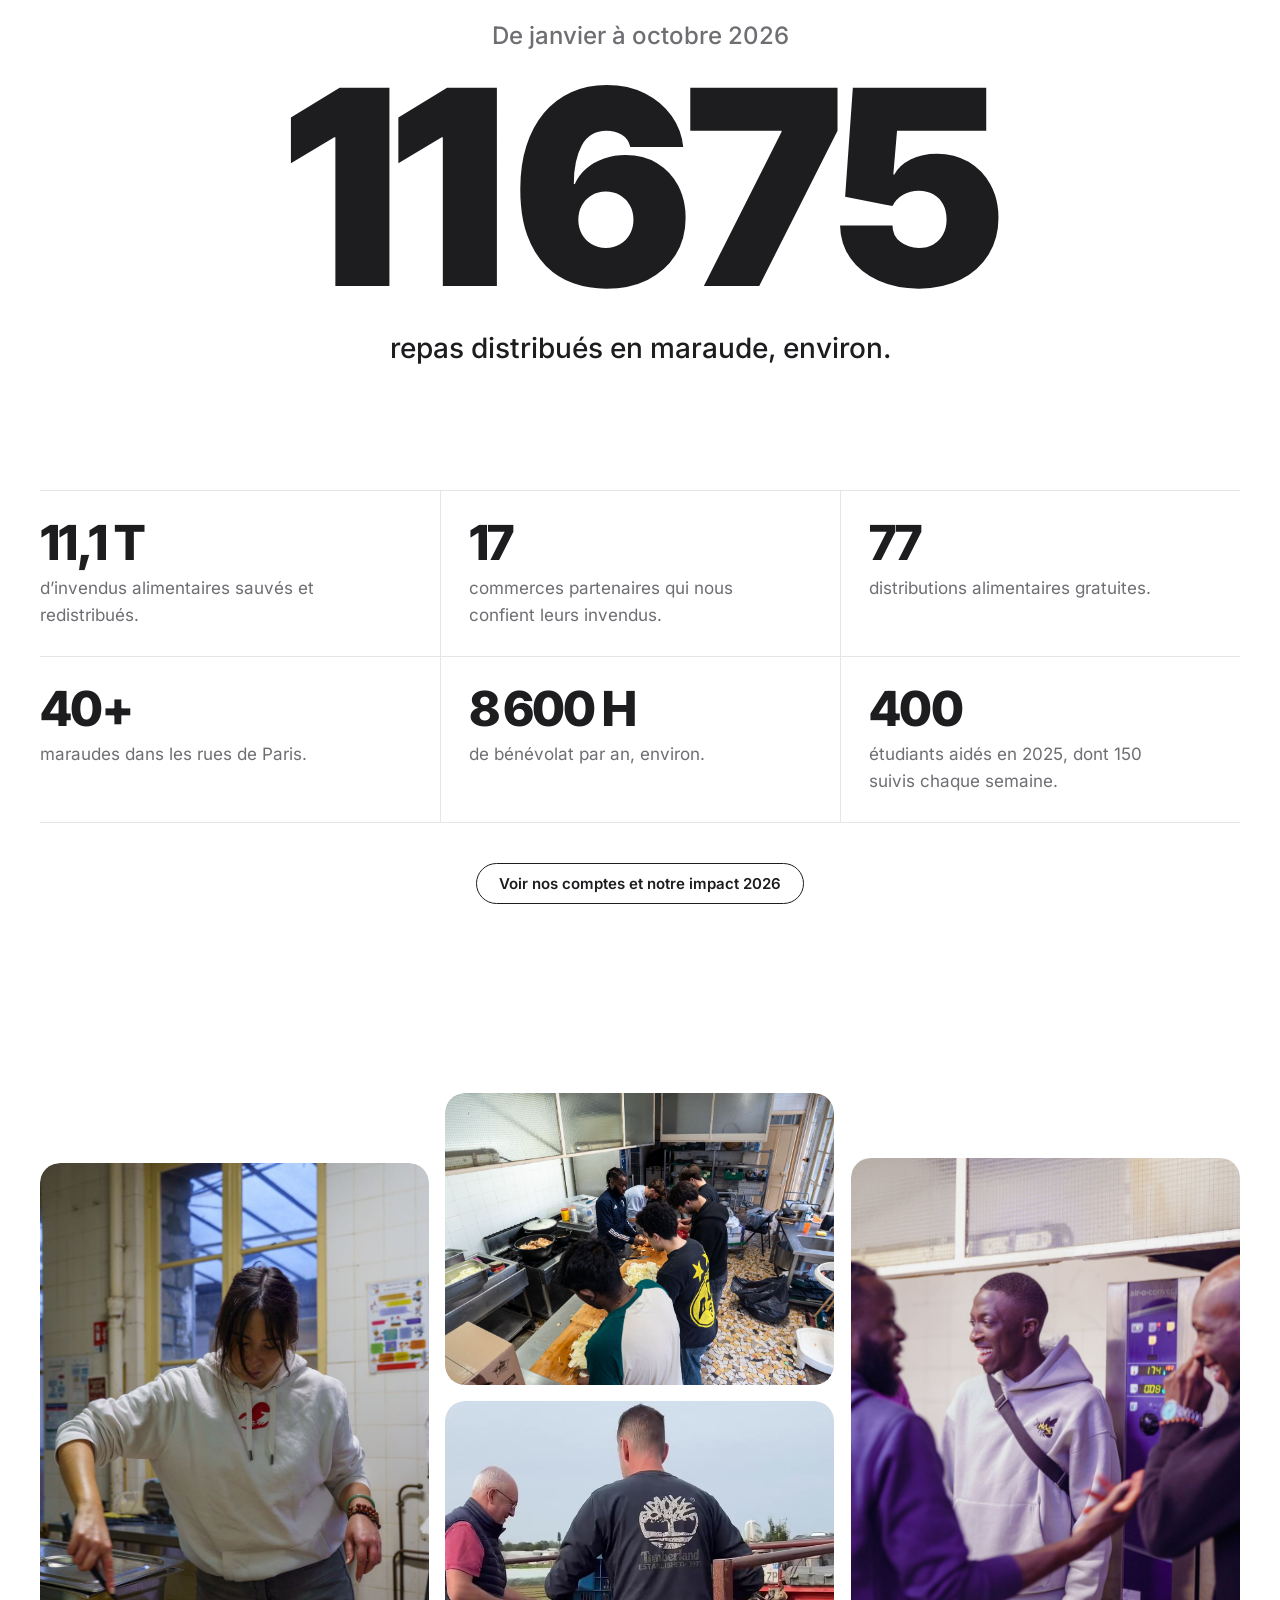
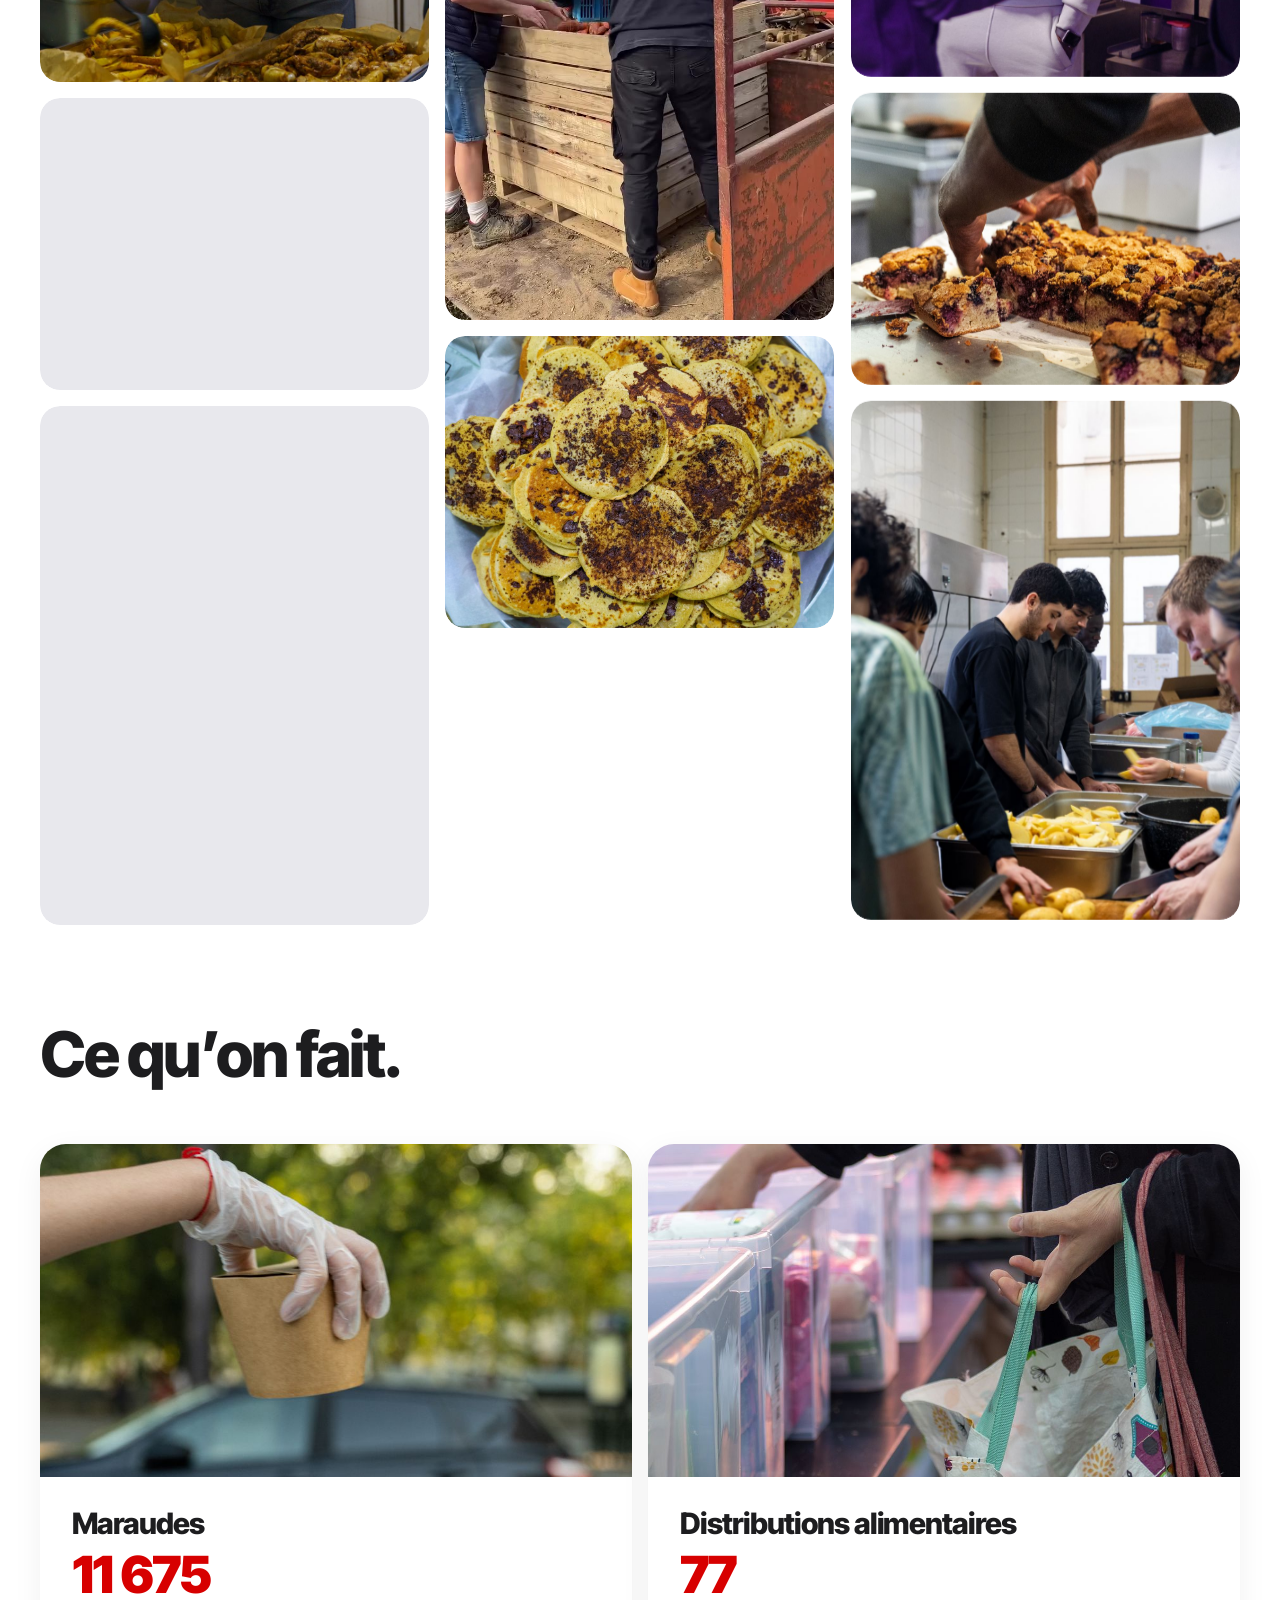
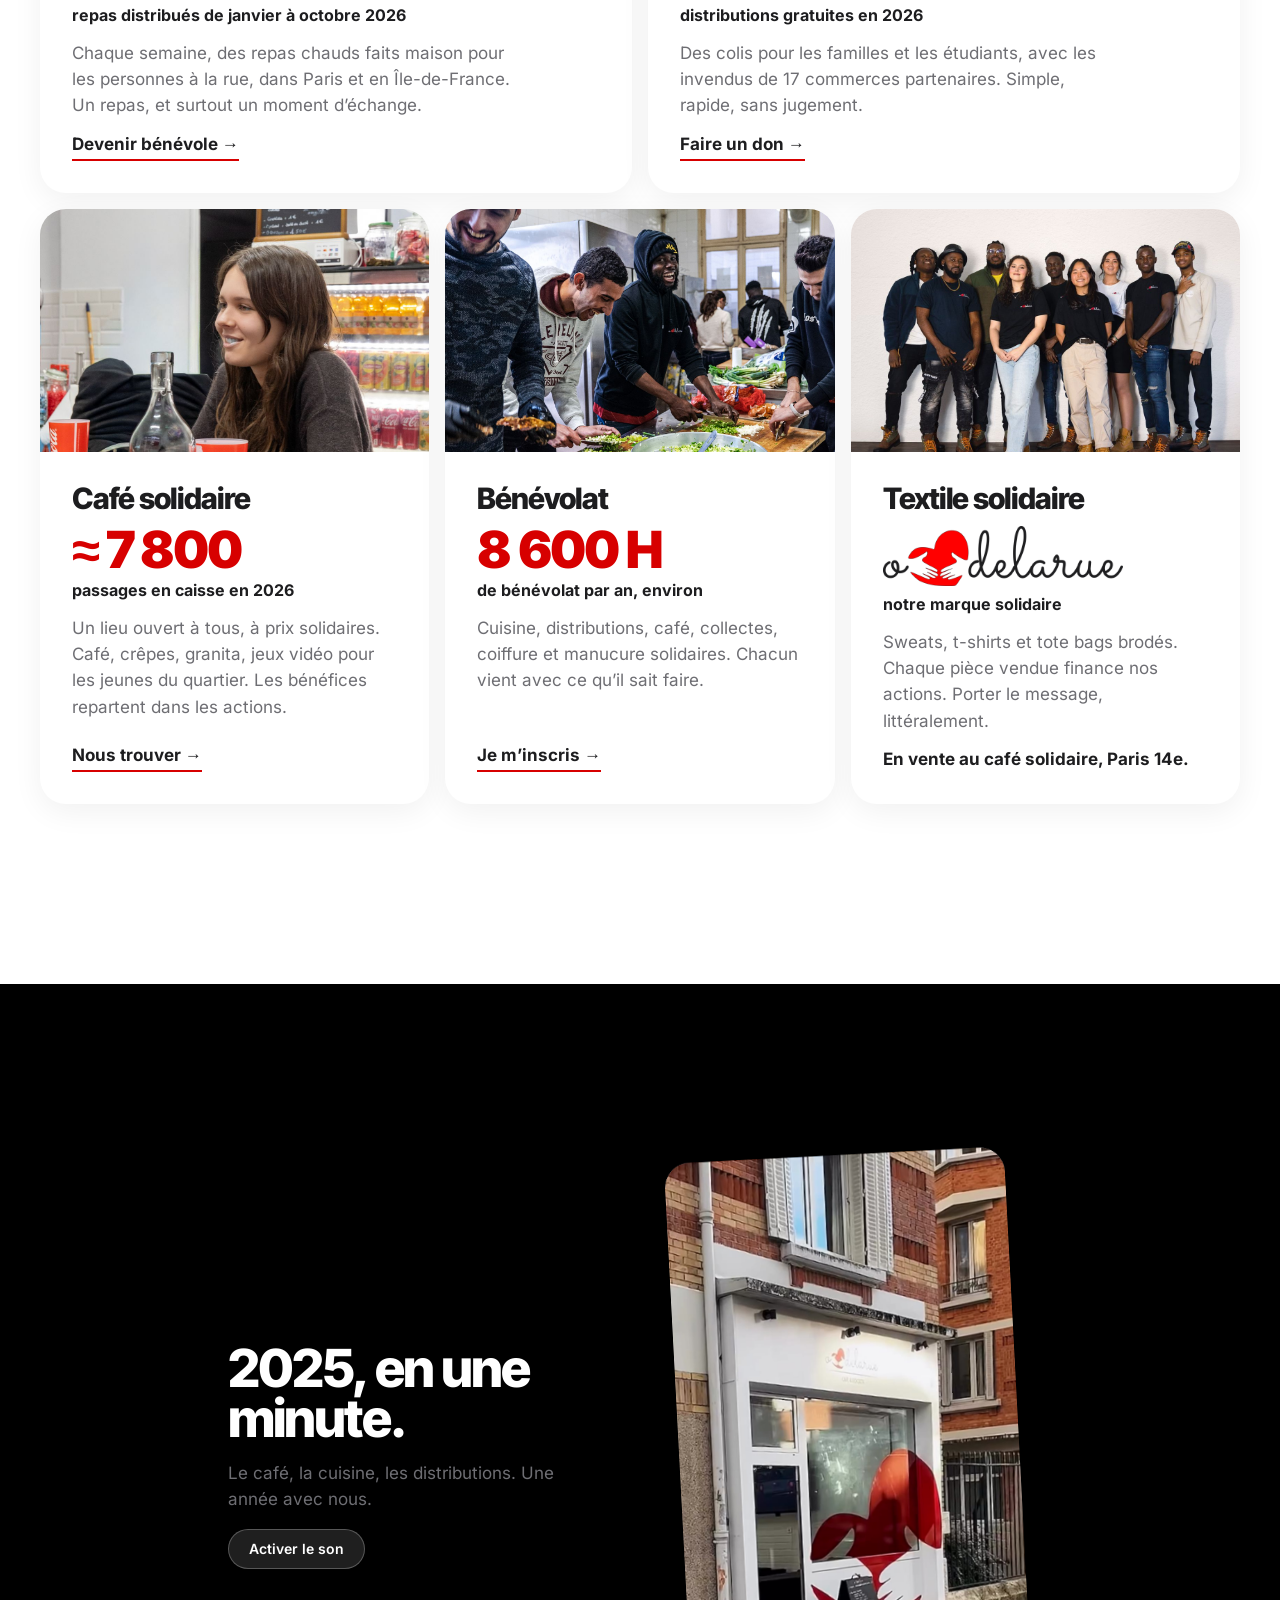
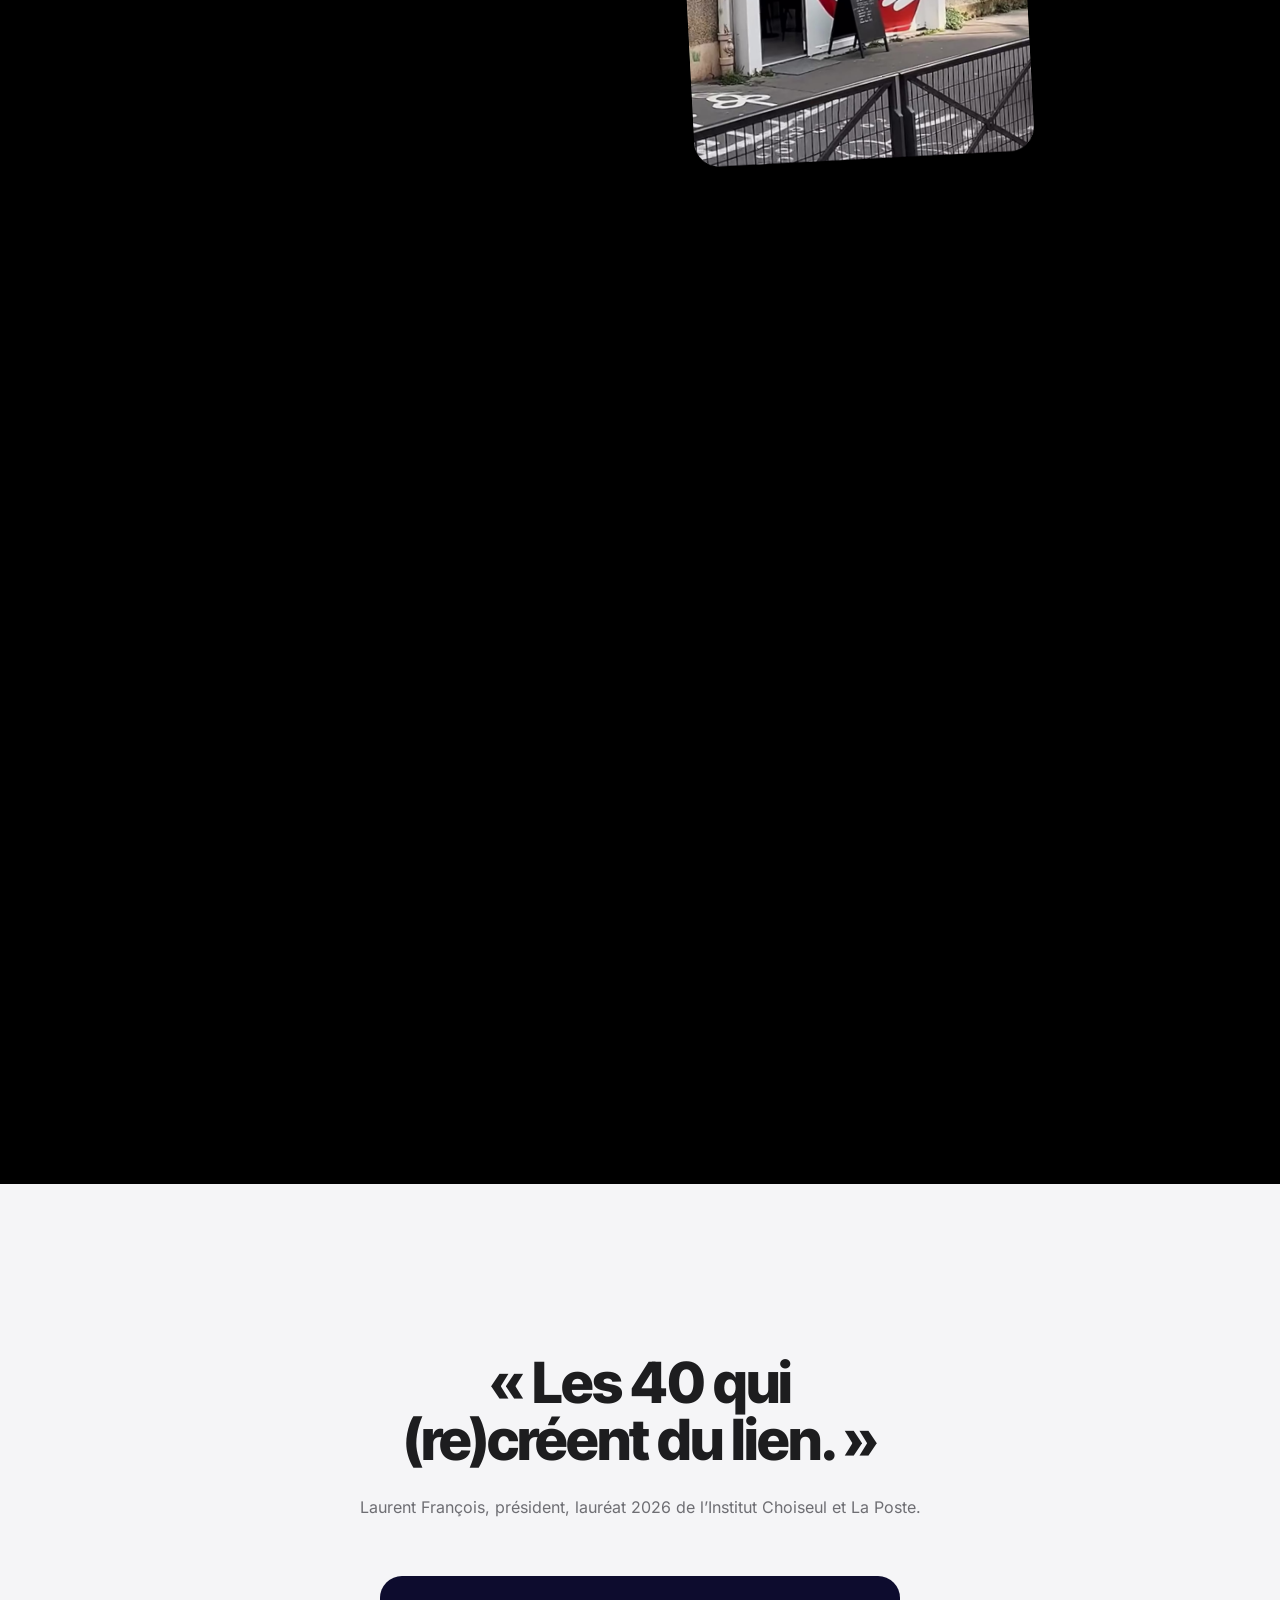
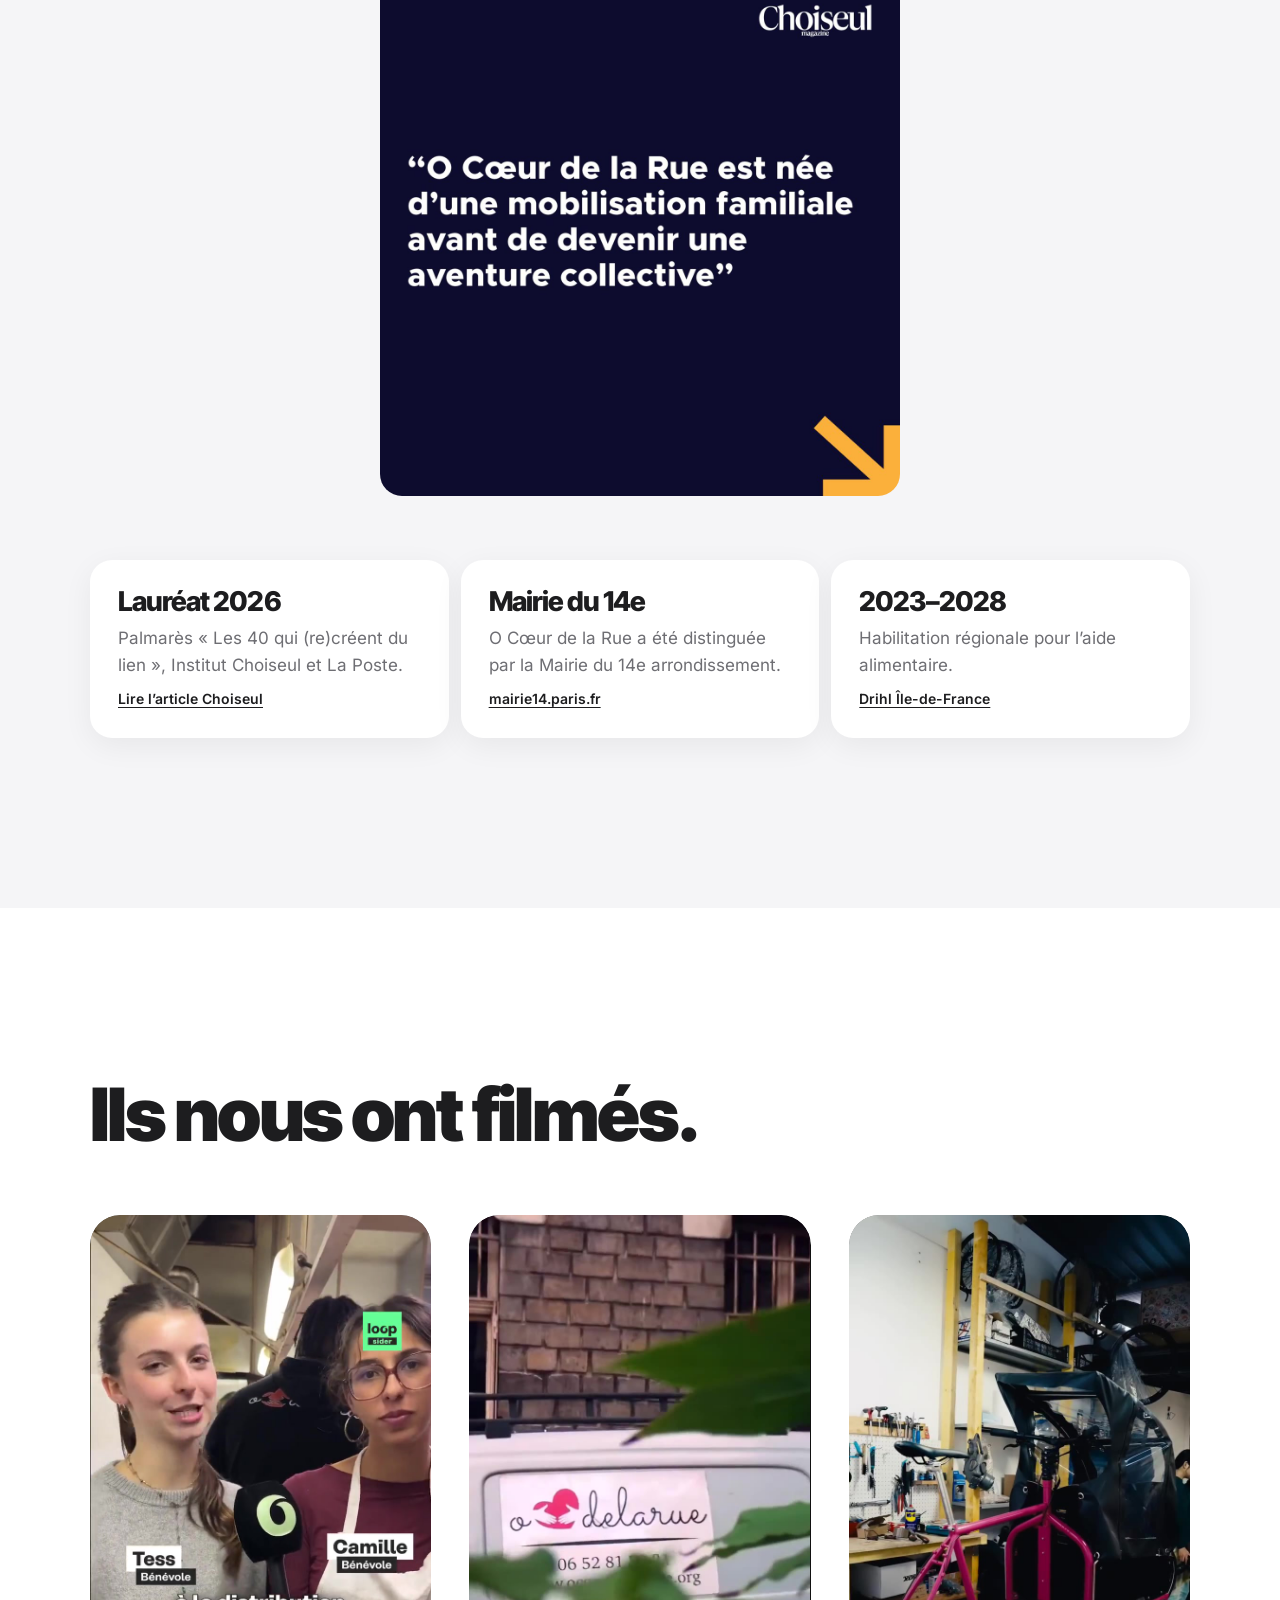
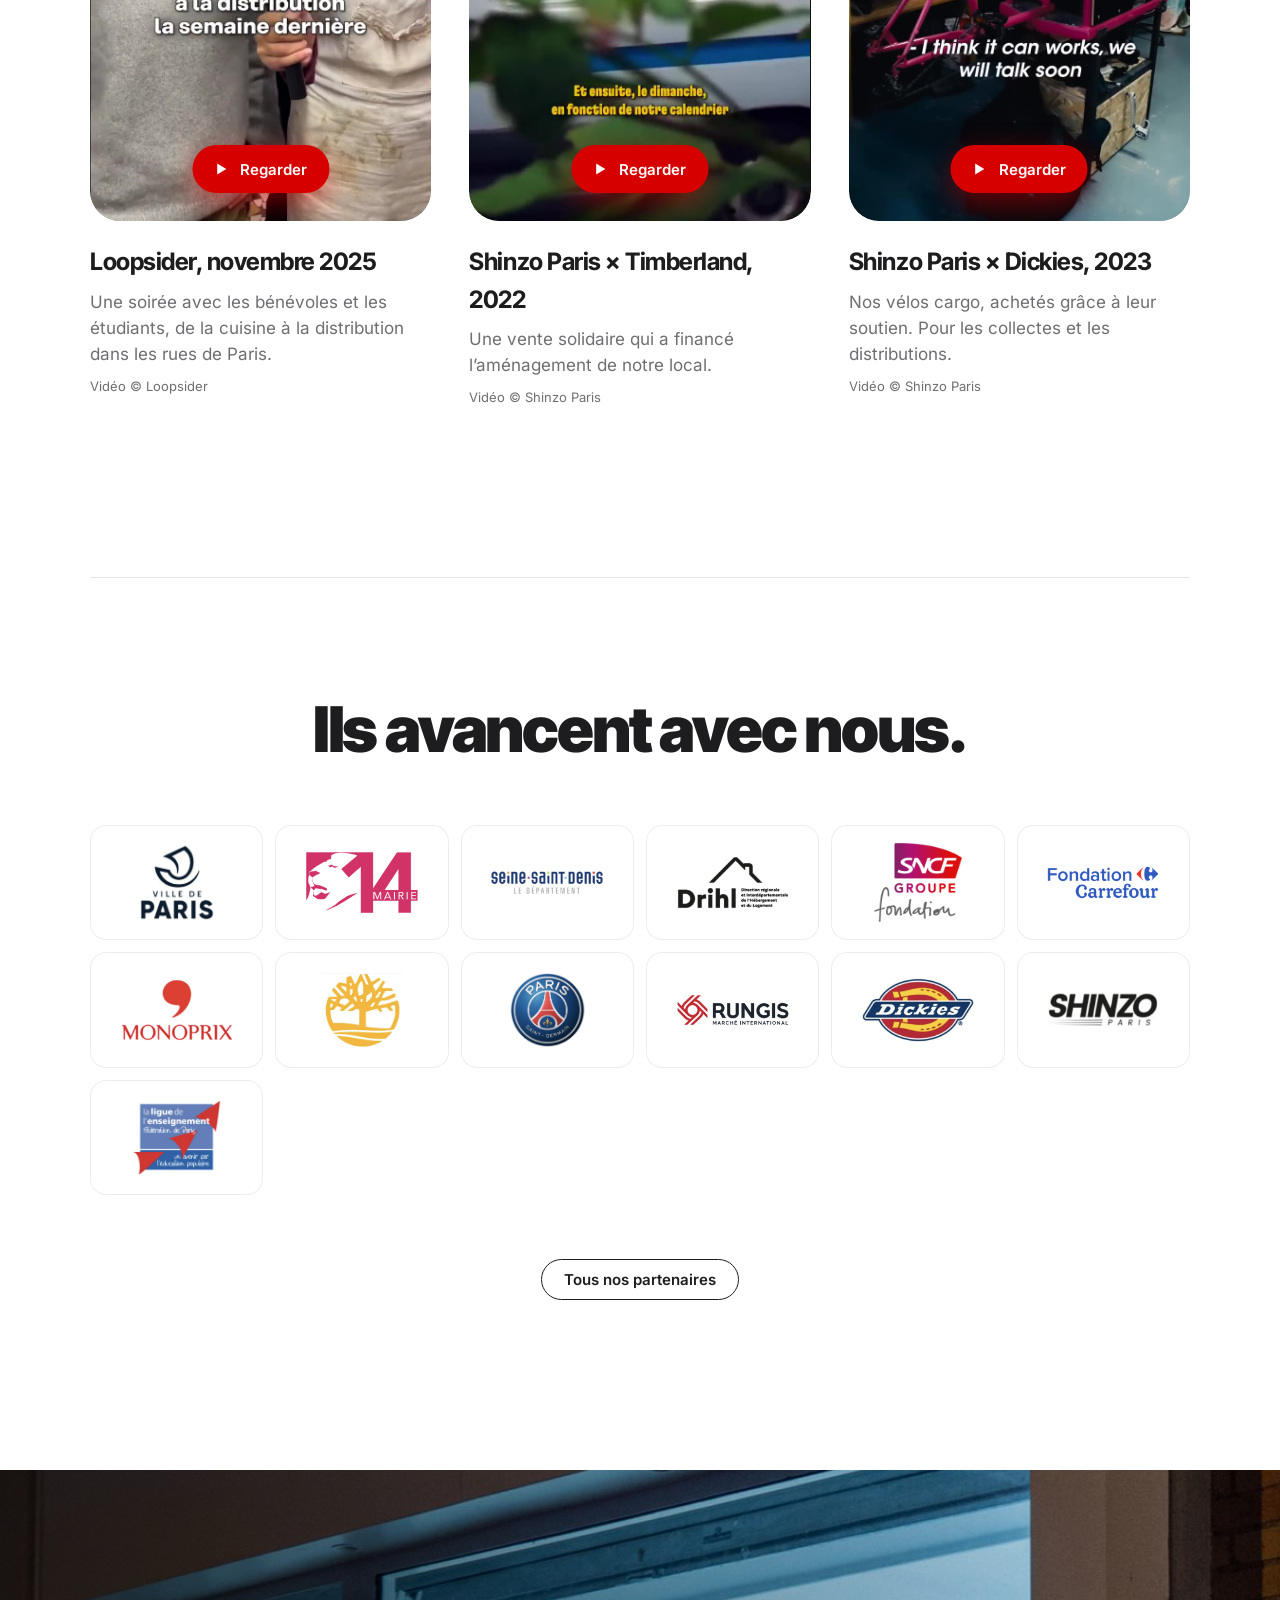
==== commit 2c333452: "Sauvegarde automatique vers OneDrive" ====
--- a/index.html
+++ b/index.html
@@ -163,7 +163,9 @@
 .pcard-cta{align-self:flex-start;font-weight:700;color:var(--ink);text-decoration:none;border-bottom:2px solid var(--red);padding-bottom:2px}
 .pcard-cta:hover{color:var(--red)}
 .pcard-where{font-weight:700;color:var(--ink)}
+.pcard-logo{display:block;height:clamp(44px,5vw,60px);width:auto}
 .pcard-where{font-weight:700;color:var(--ink)}
+.pcard-logo{display:block;height:clamp(44px,5vw,60px);width:auto}
 .samedi-bar{max-width:1156px;width:calc(100% - 44px);margin:0 auto 24px;height:3px;border-radius:3px;background:var(--line);overflow:hidden}
 .samedi-bar span{display:block;height:100%;width:100%;background:var(--red);transform-origin:left;transform:scaleX(var(--q,0))}
 .step-fact{display:inline-block;margin-top:14px;padding:6px 12px;border-radius:999px;background:var(--red);color:#fff !important;font-weight:700;font-size:.875rem !important}
@@ -619,7 +621,7 @@
           <figure class="photo" data-src="photos/prog-textile.jpg"><img src="photos/prog-textile.jpg" alt="Vêtements brodés de l’association" decoding="async" loading="lazy" width="1120" height="1400"></figure>
           <div class="pcard-body">
             <h3>Textile solidaire</h3>
-            <p class="pcard-num"><b>o&nbsp;delarue</b><span>notre marque solidaire</span></p>
+            <p class="pcard-num"><img class="pcard-logo" src="photos/logo-ocdlr-noir.png" alt="o delarue" width="642" height="160"><span>notre marque solidaire</span></p>
             <p>Sweats, t-shirts et tote bags brodés. Chaque pièce vendue finance nos actions. Porter le message, littéralement.</p>
             <span class="pcard-where">En vente au café solidaire, Paris 14e.</span>
           </div>
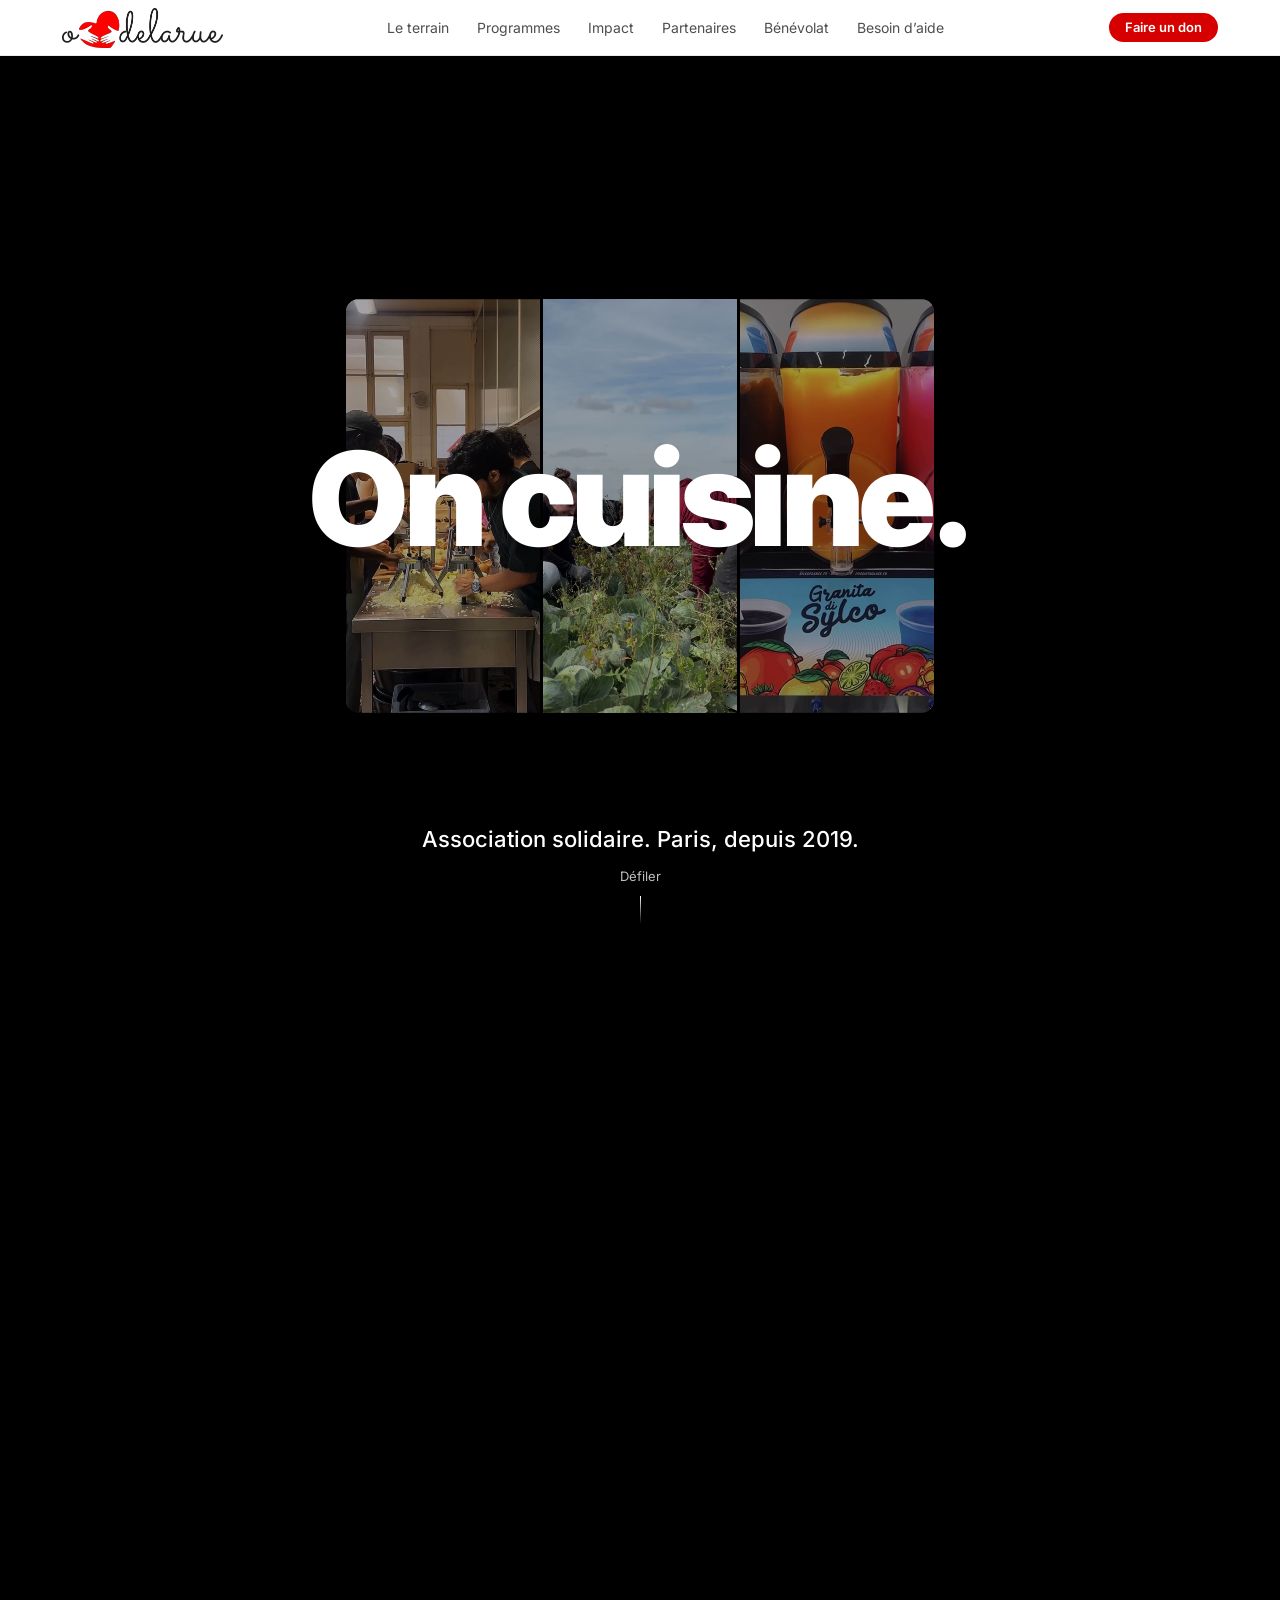
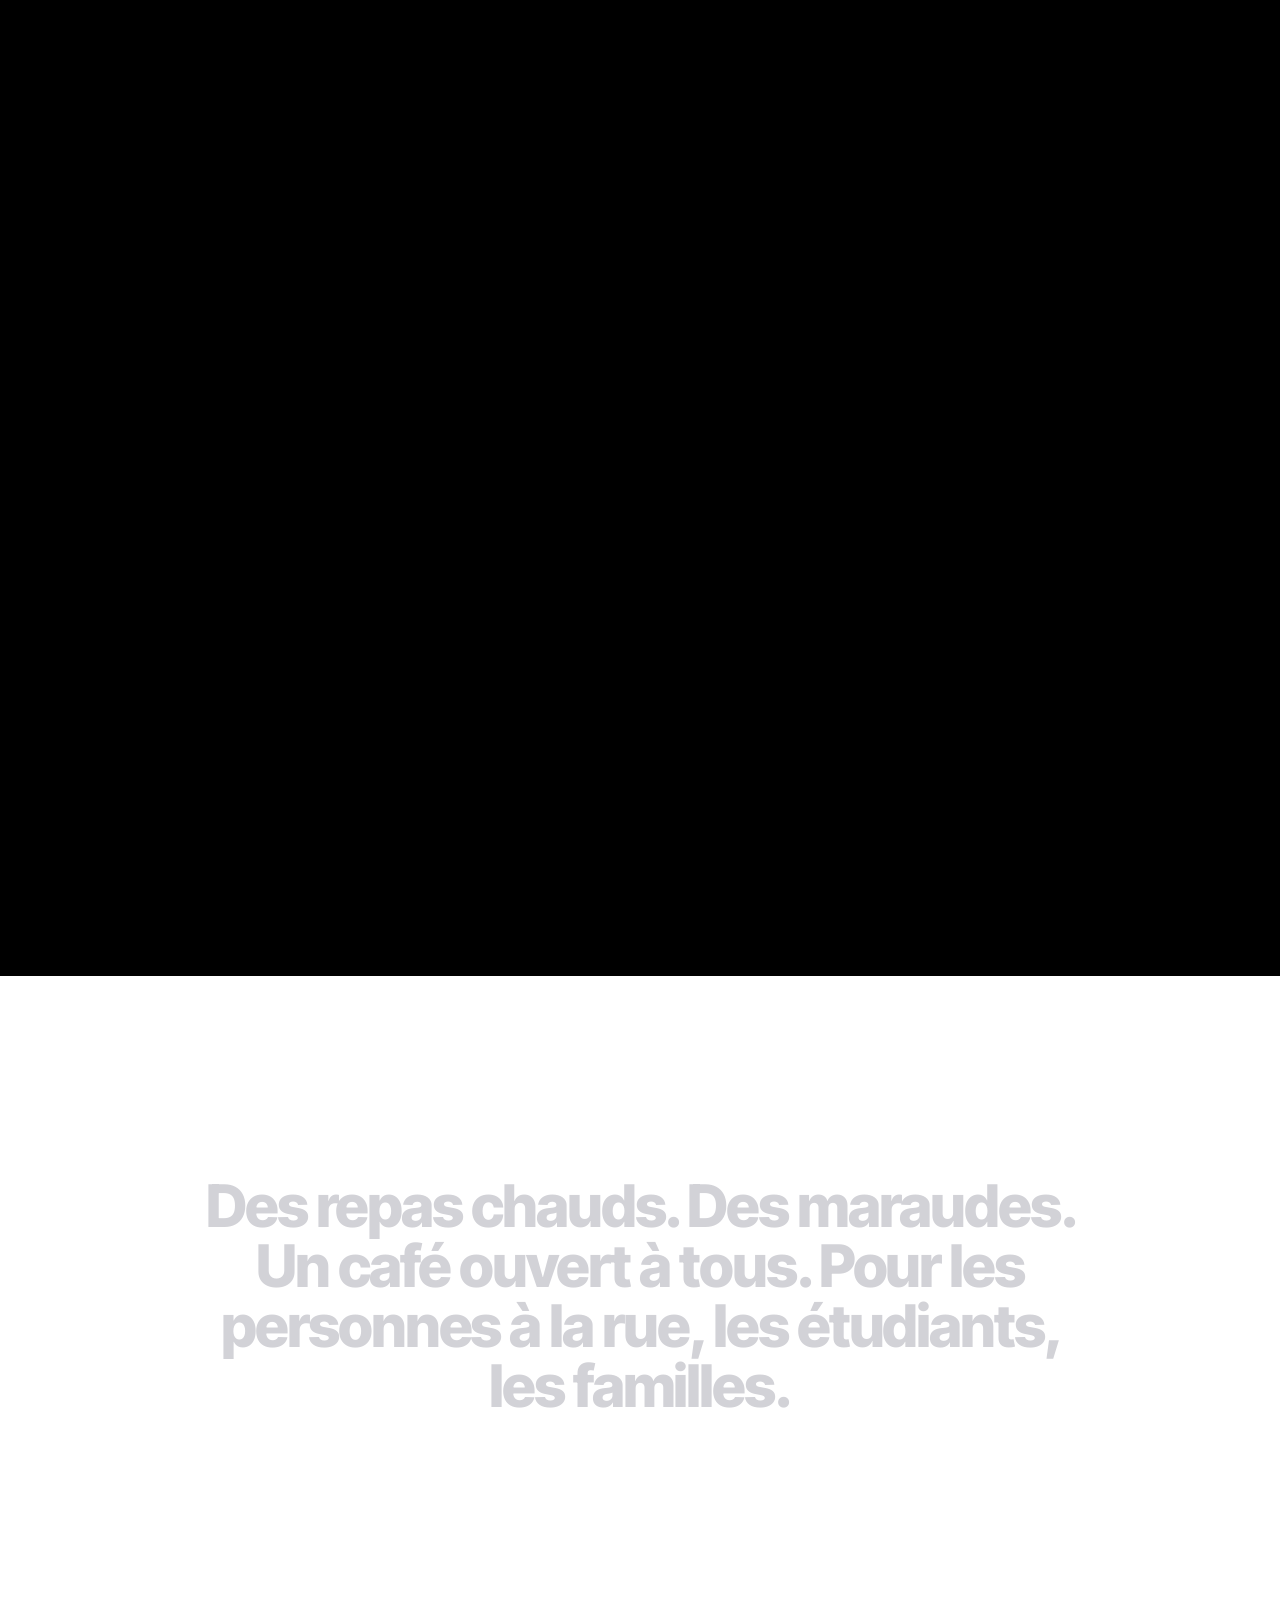
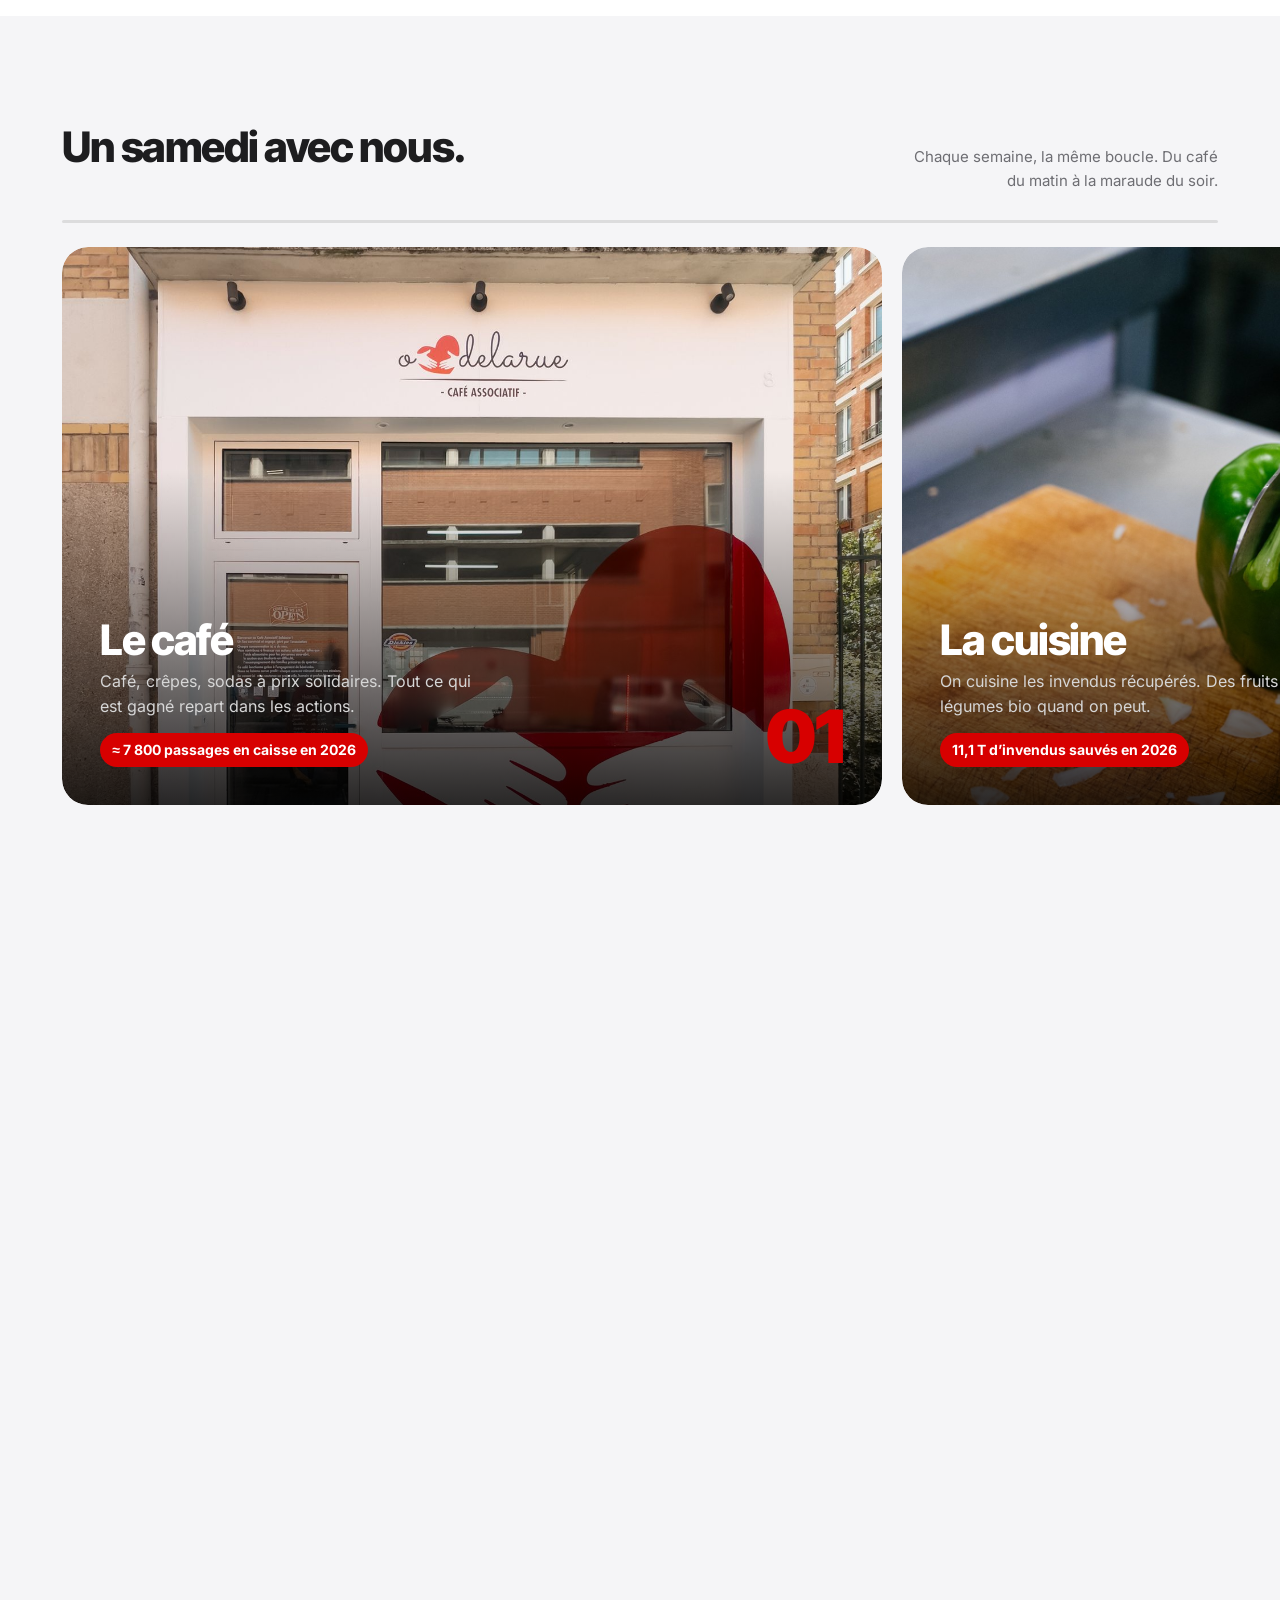
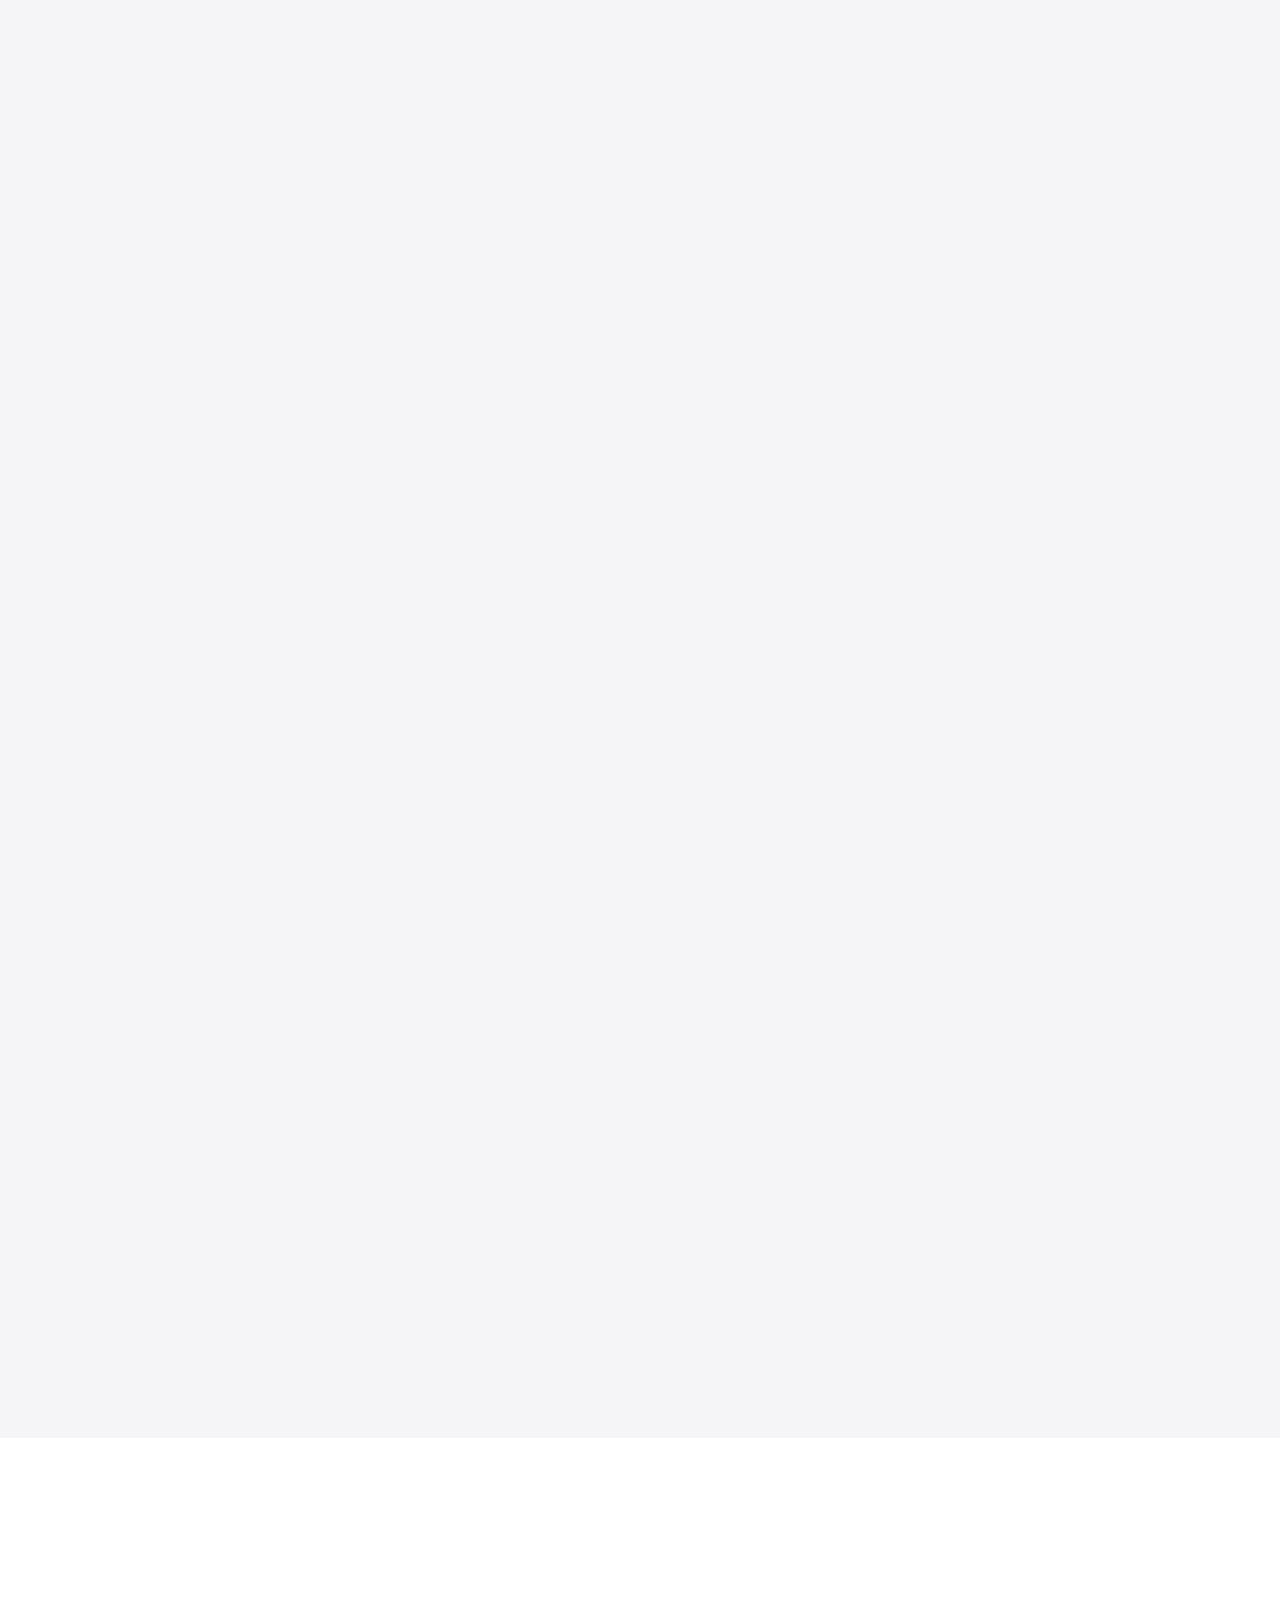
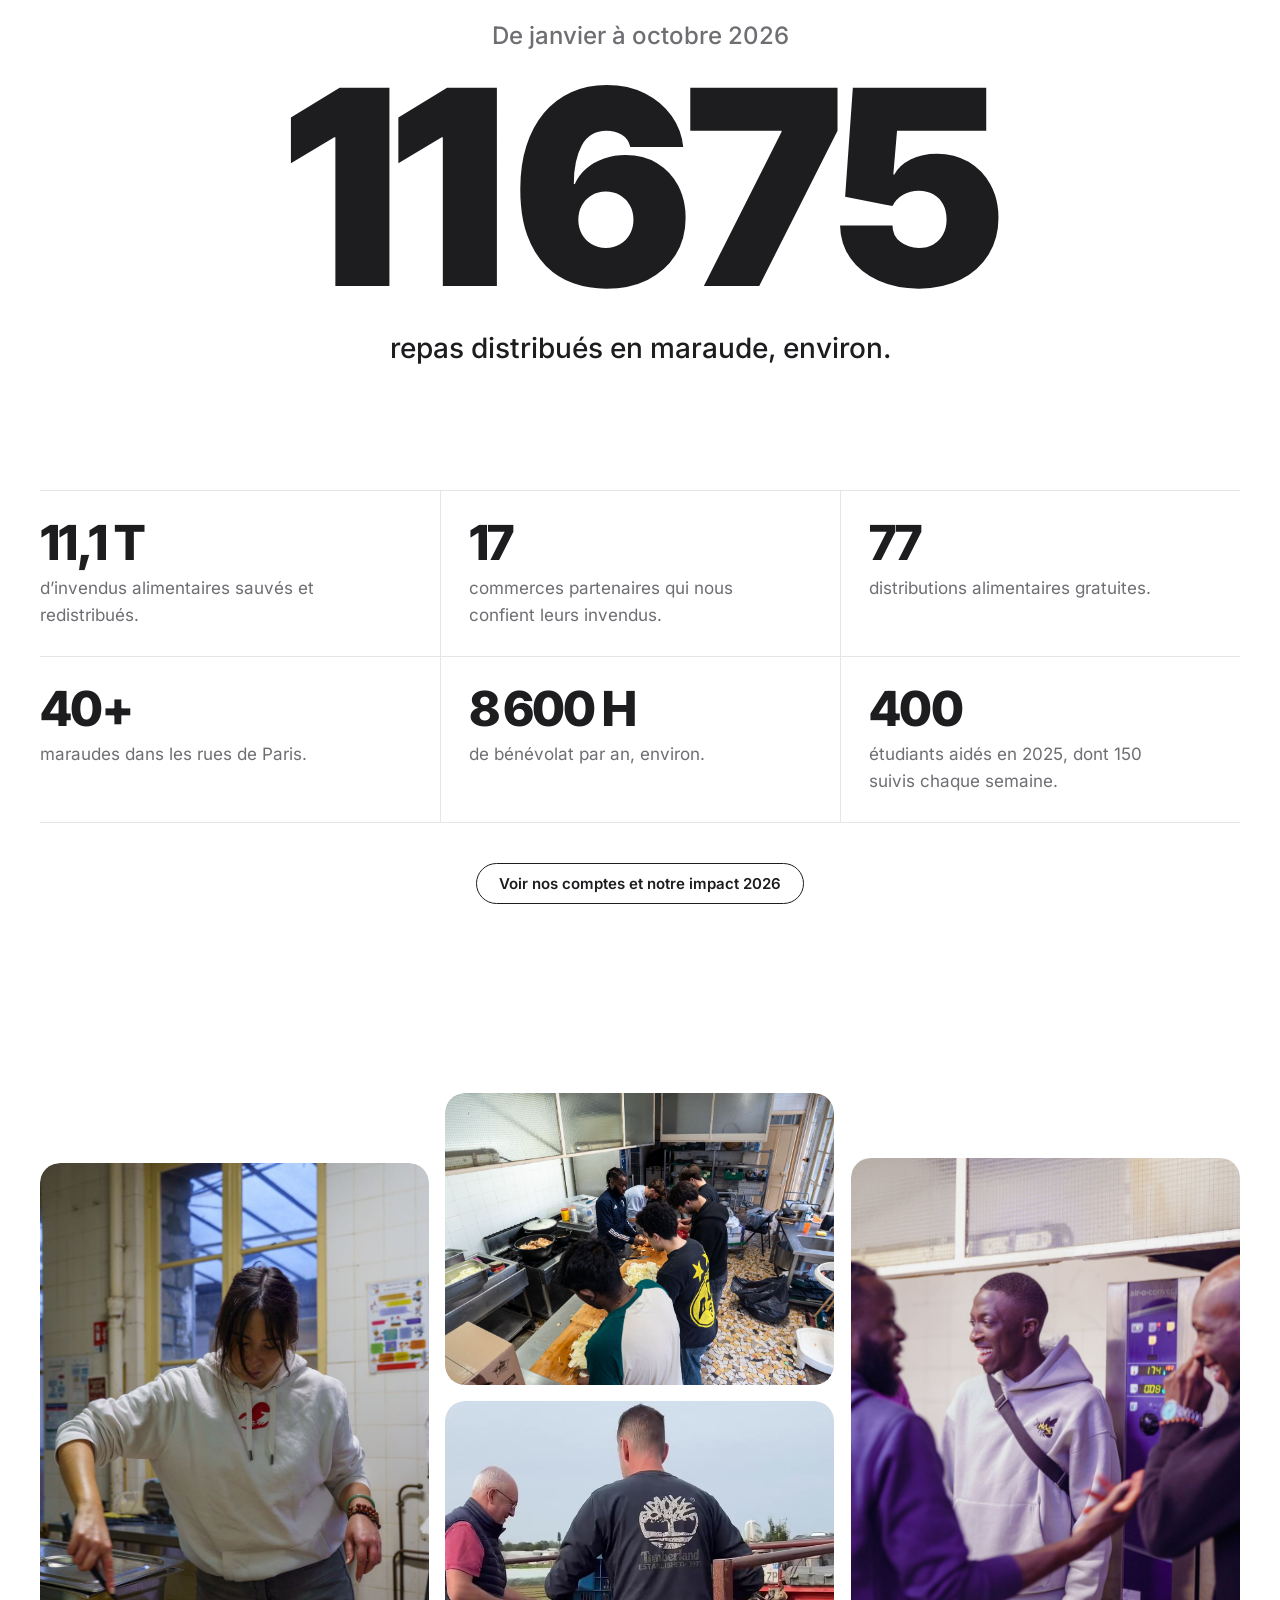
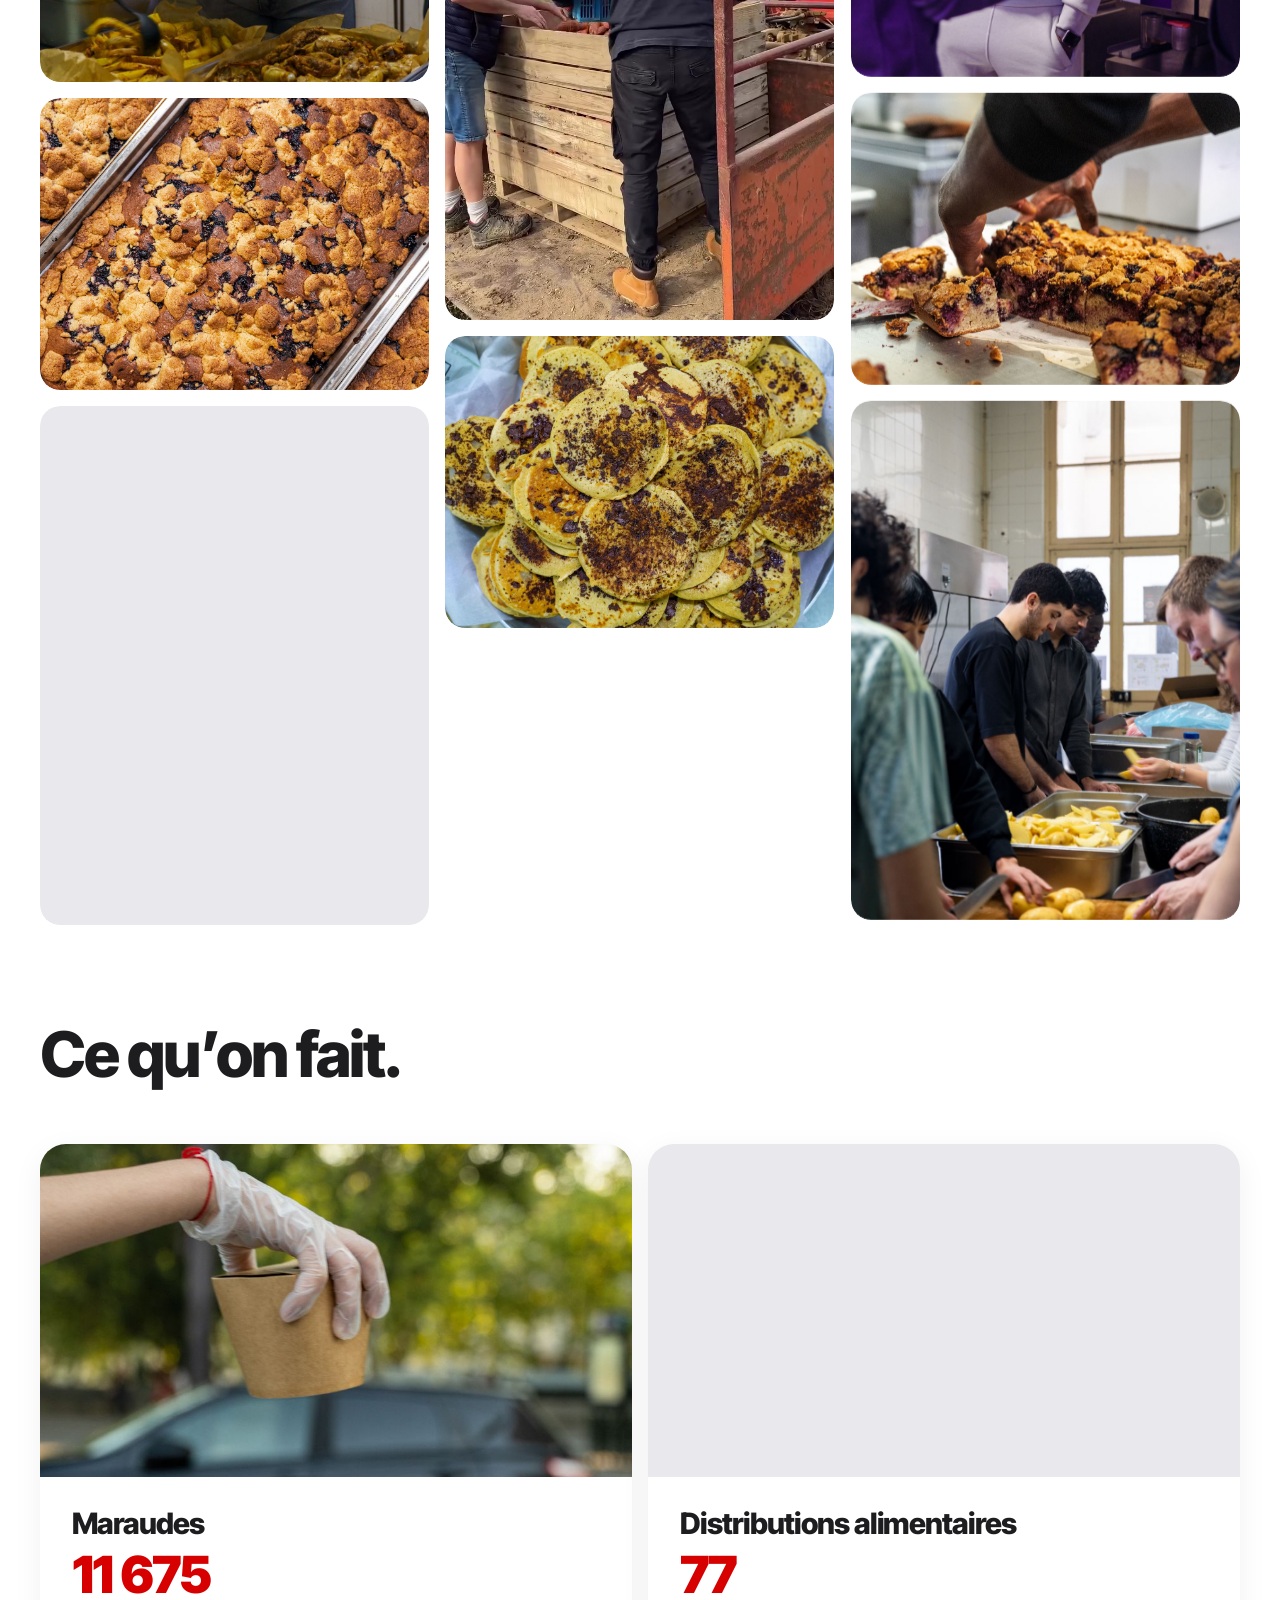
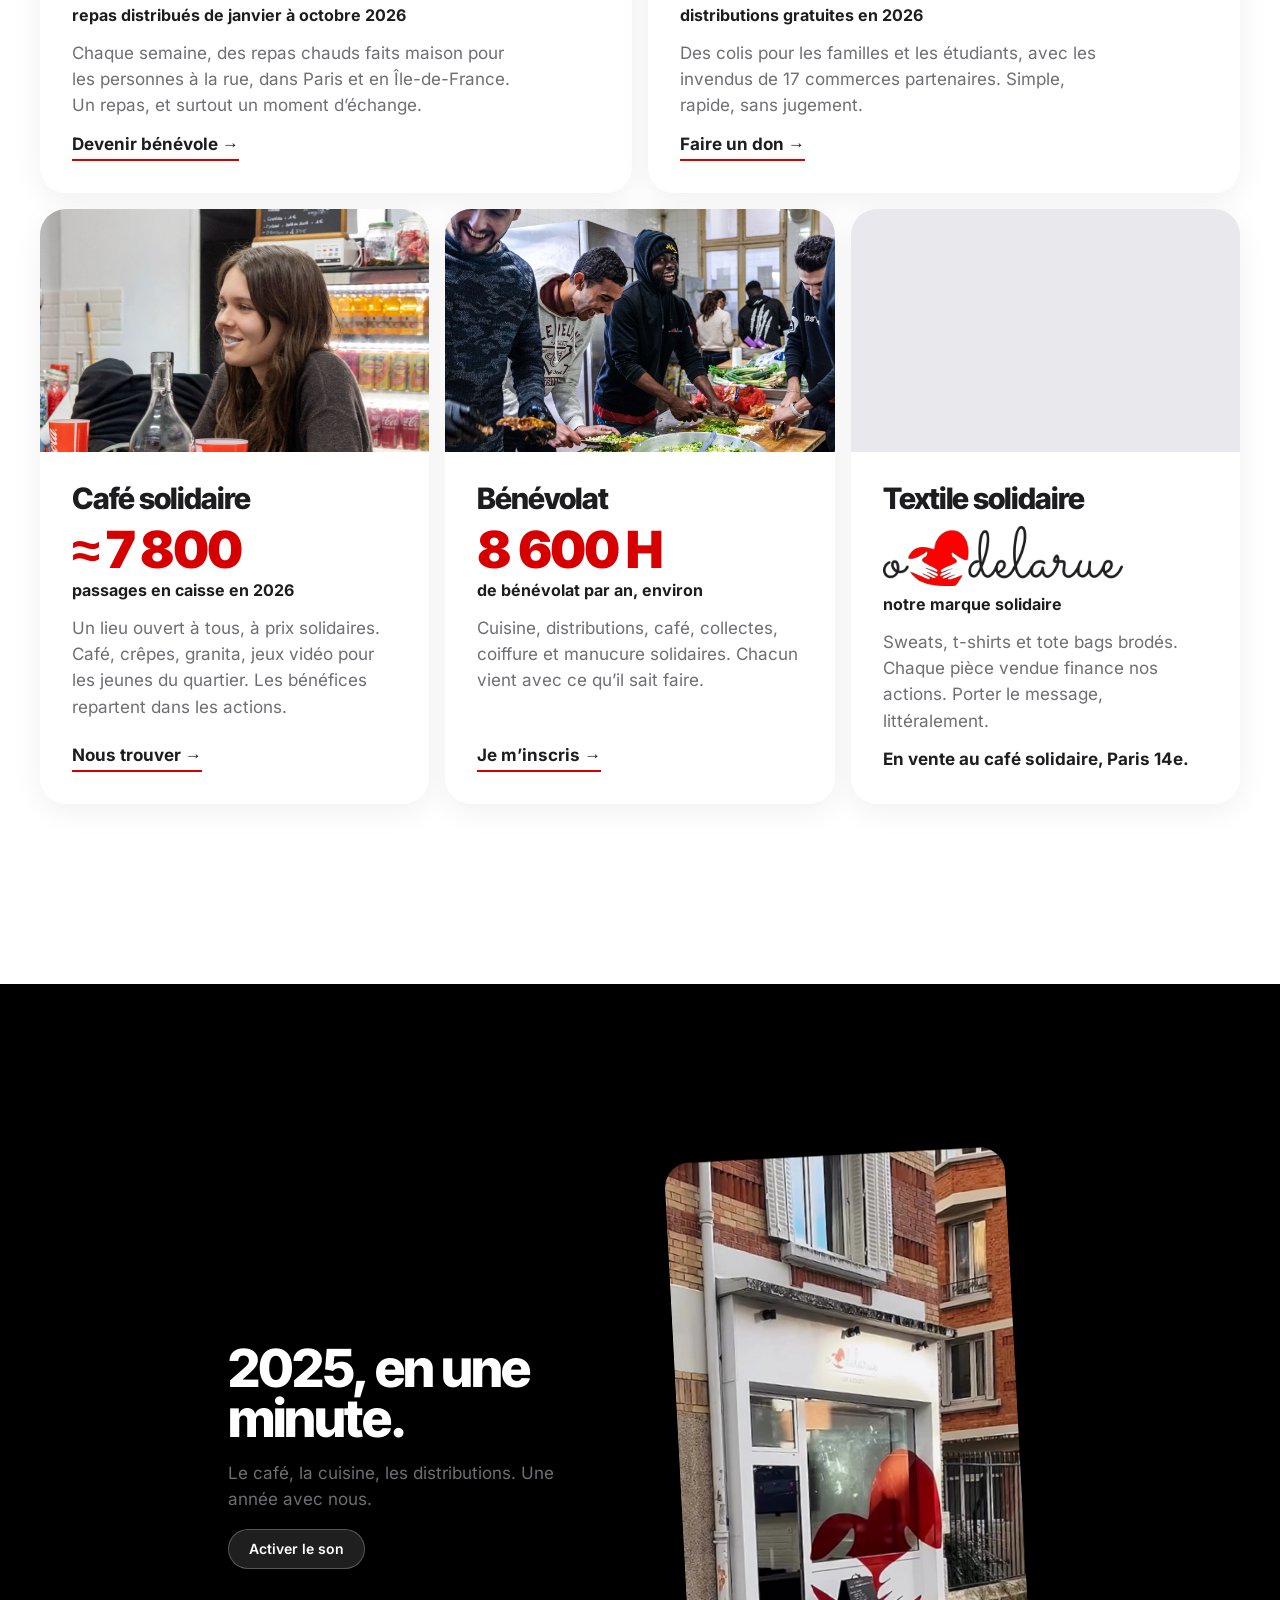
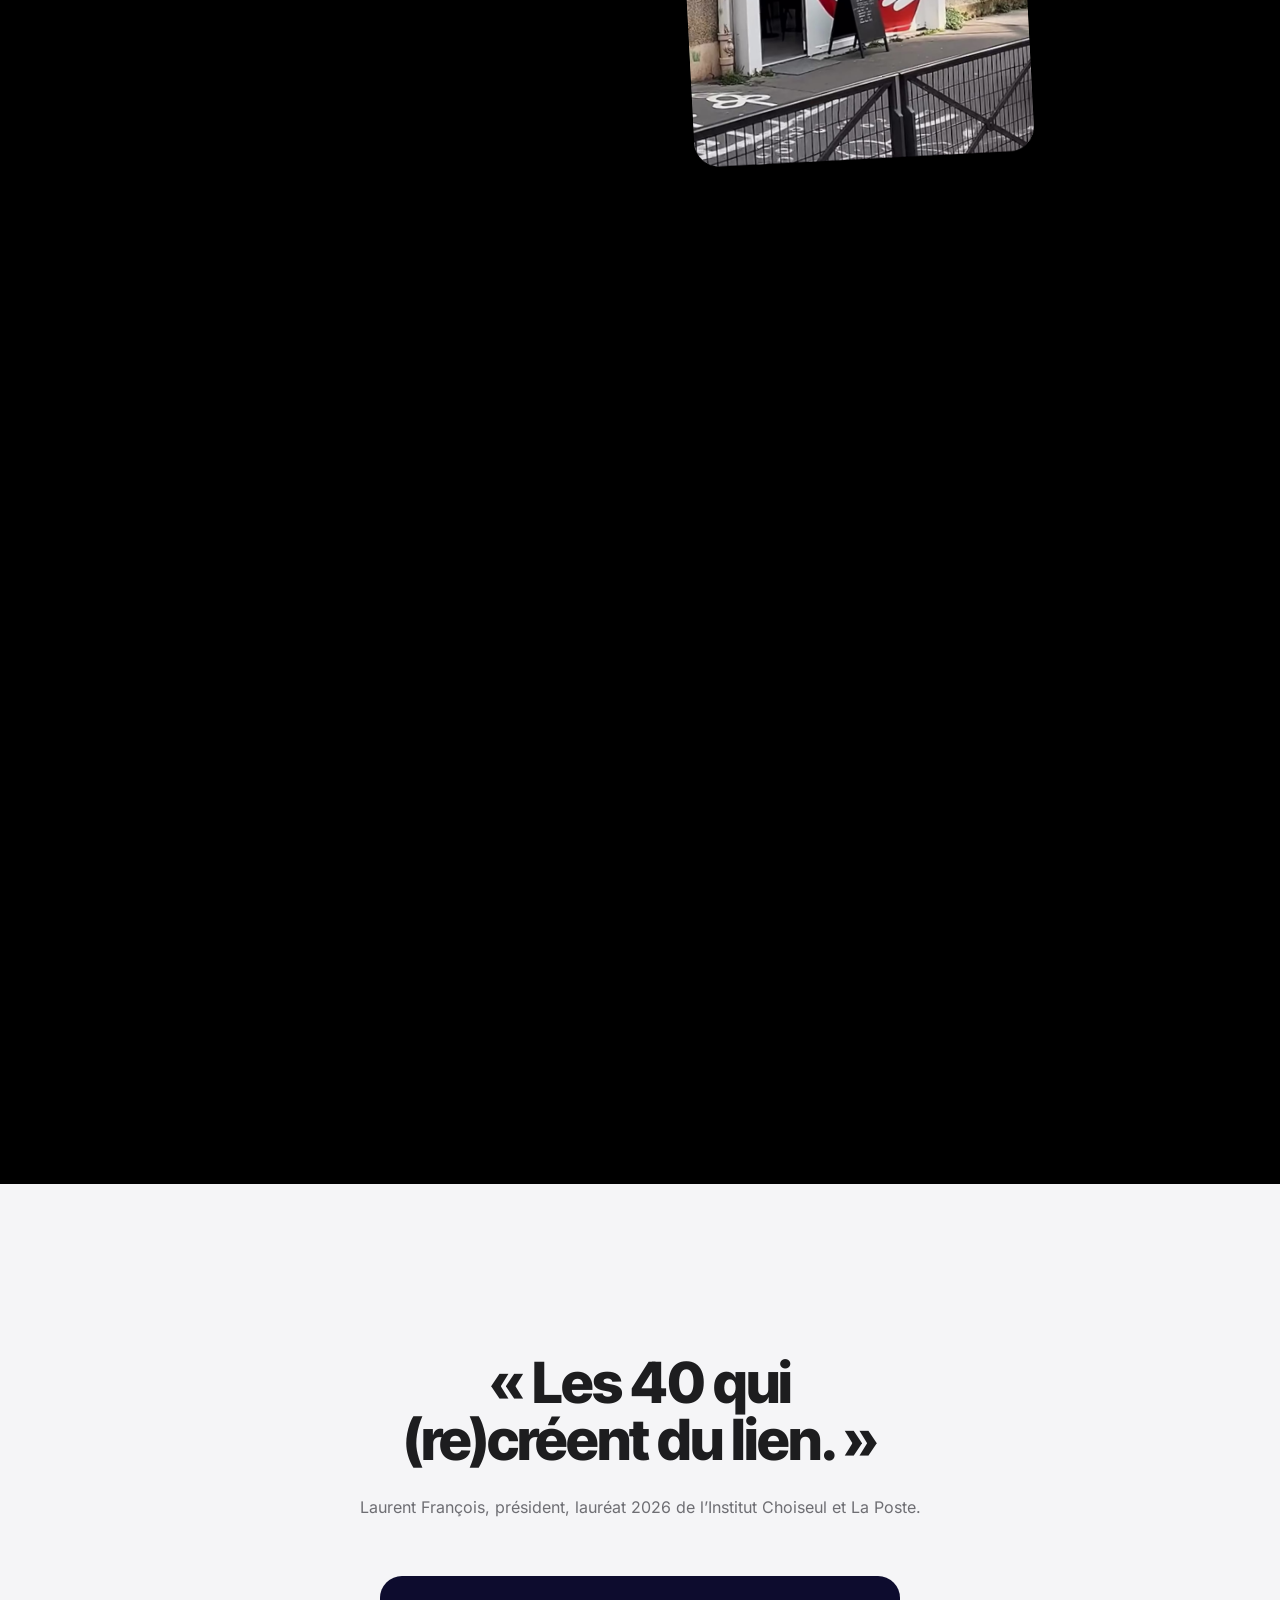
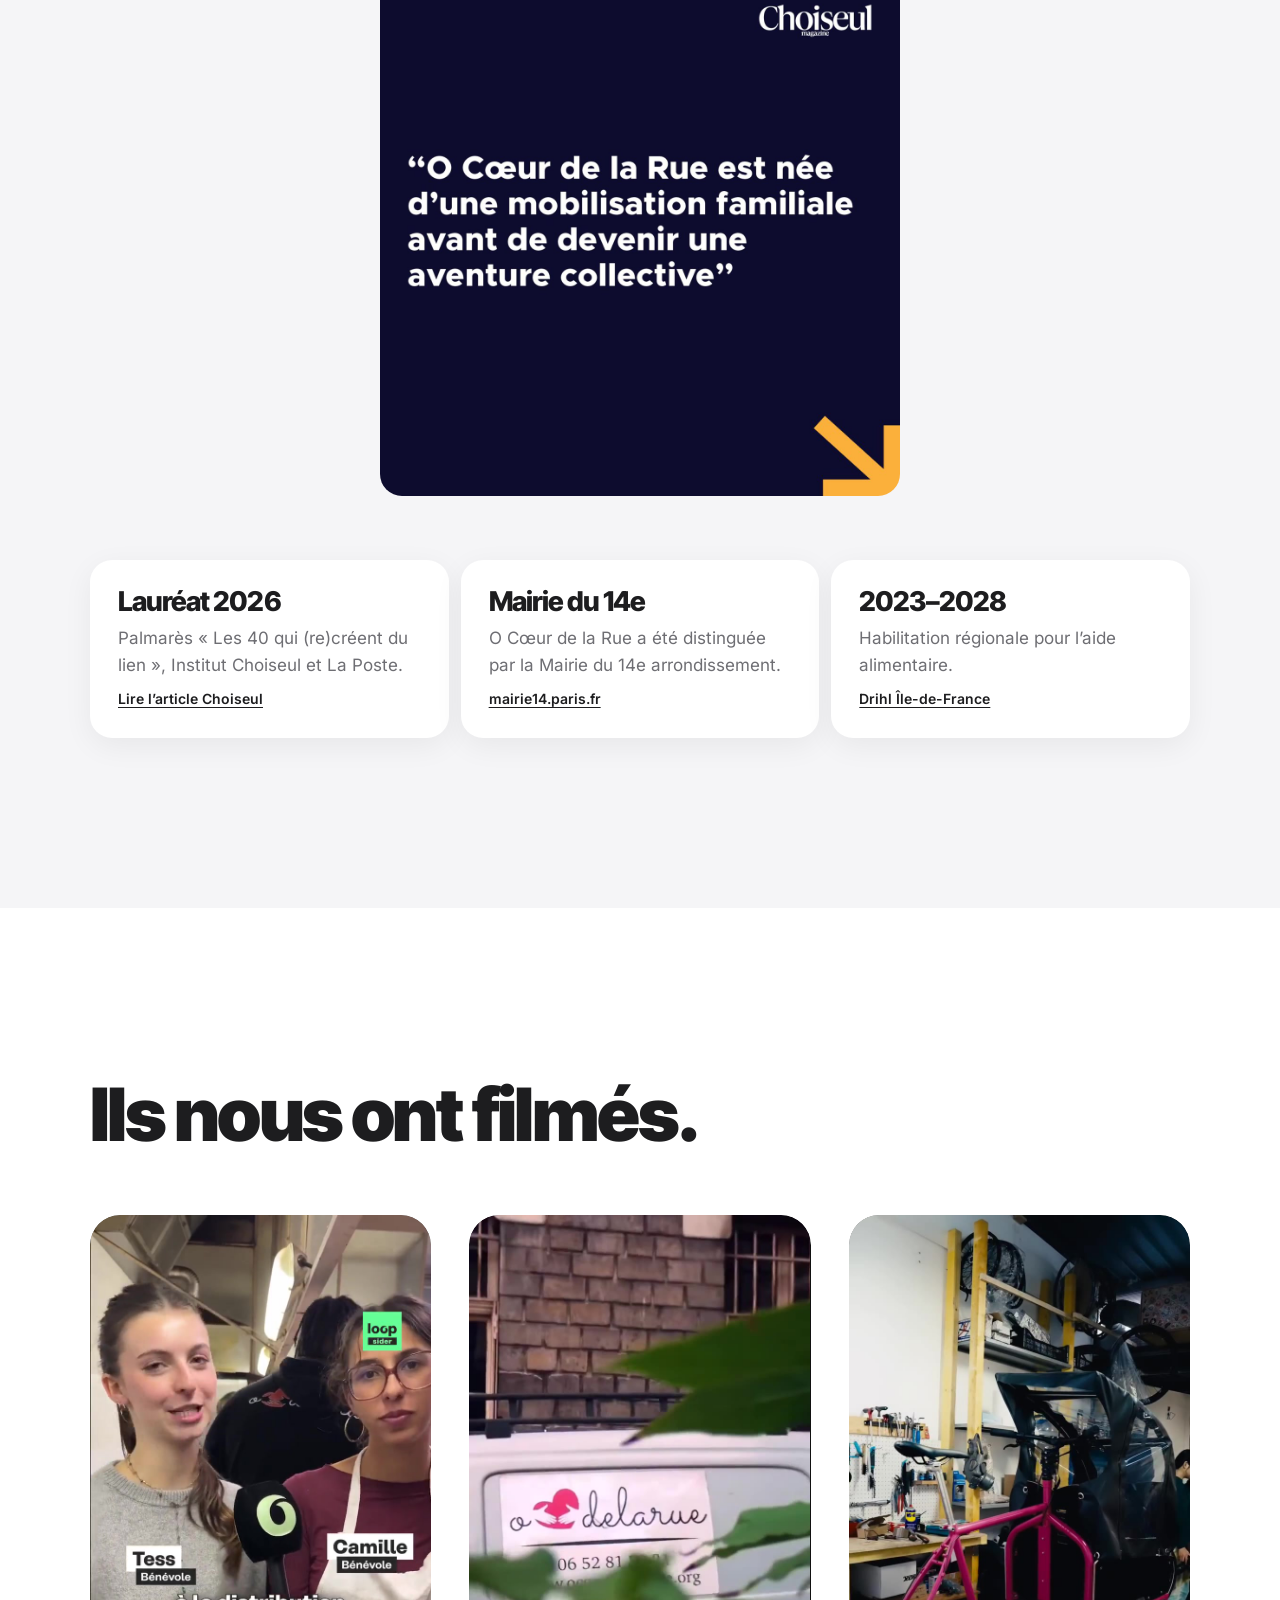
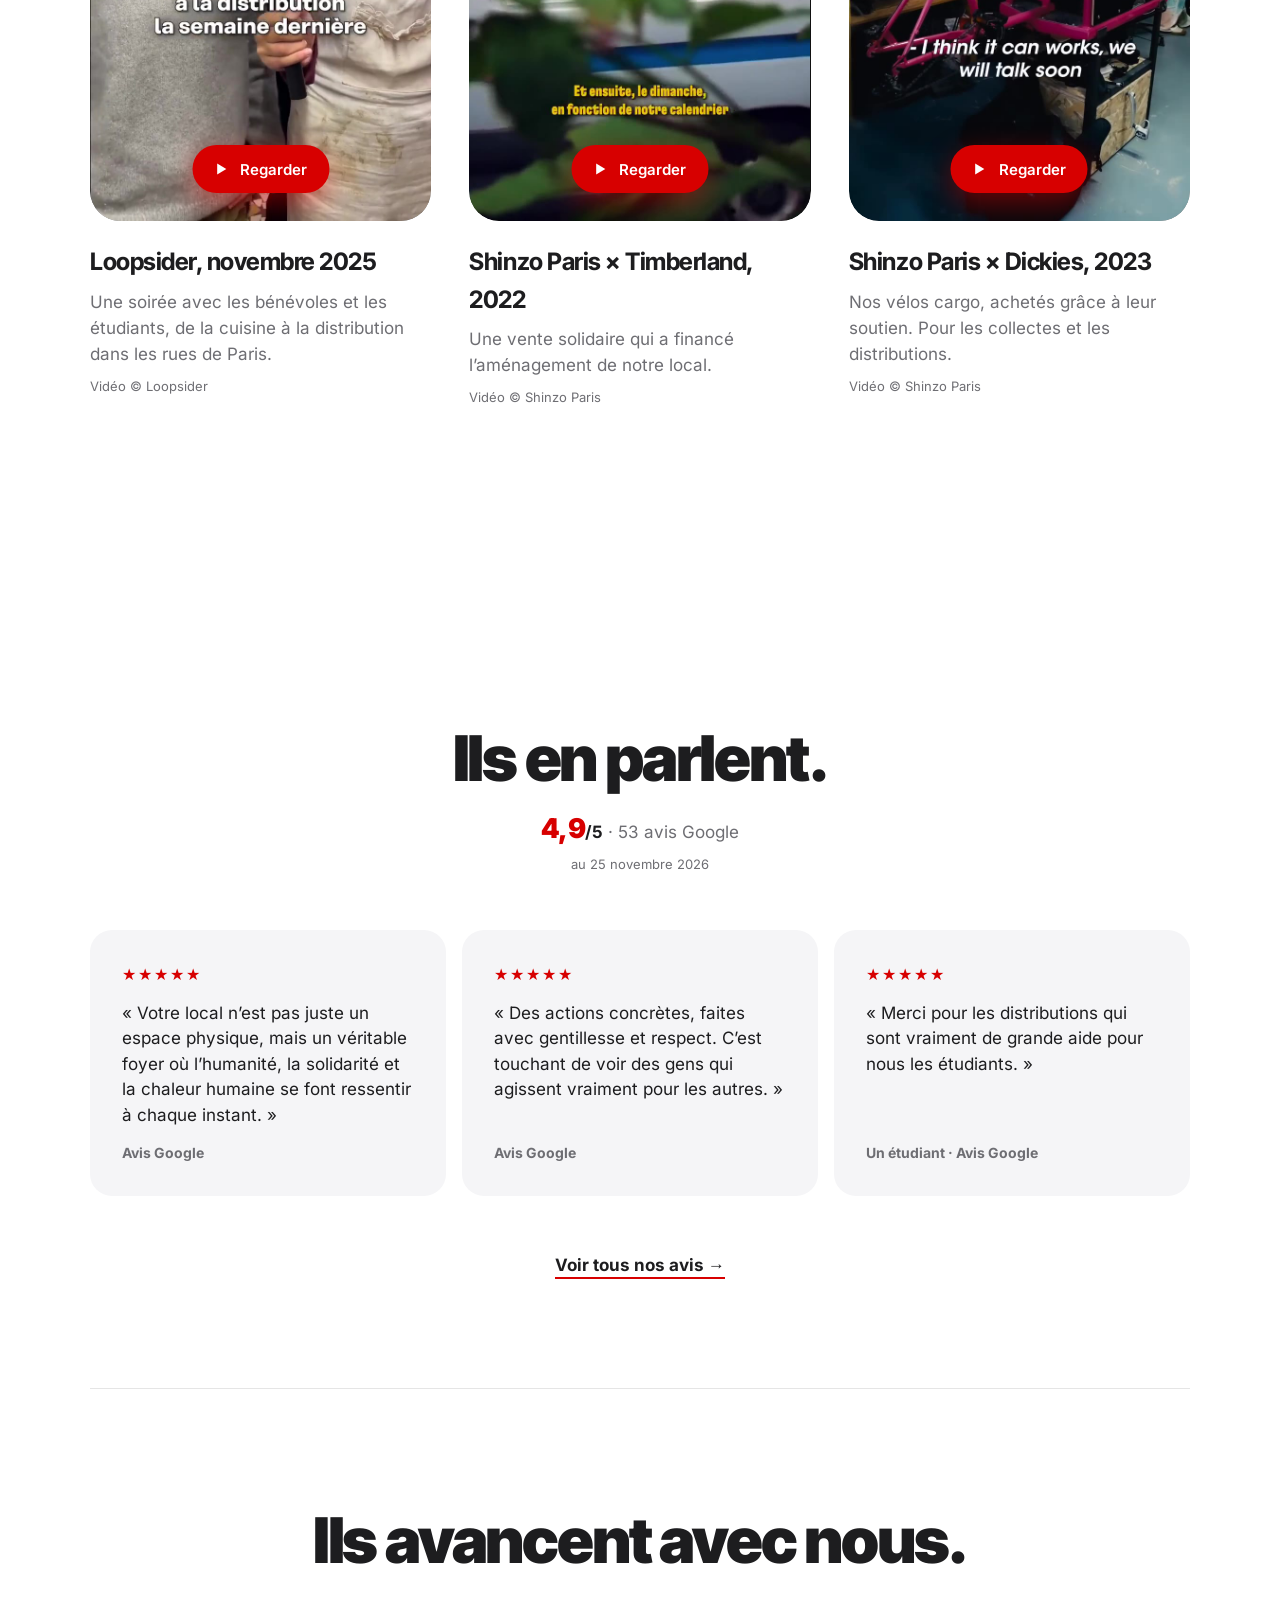
==== commit d5e87a43: "Accueil : avis Google" ====
--- a/index.html
+++ b/index.html
@@ -253,6 +253,21 @@
 .spo-credit{margin-top:18px;font-size:.875rem;color:var(--muted);max-width:40ch}
 
 /* ============ PARTENAIRES (accueil) ============ */
+.avis{background:var(--paper);color:var(--ink);padding:clamp(90px,12vw,150px) 22px clamp(70px,9vw,110px)}
+.avis-in{max-width:1100px;margin:0 auto;text-align:center}
+.avis h2{font-family:var(--display);font-weight:900;font-size:clamp(2.05rem,4.92vw,4.1rem);line-height:1;letter-spacing:-.035em}
+.avis-note{margin-top:18px;font-size:1.0625rem;color:var(--muted)}
+.avis-note b{font-family:var(--display);font-weight:900;font-size:1.6em;color:var(--red);letter-spacing:-.03em}
+.avis-note span{font-weight:700;color:var(--ink)}
+.avis-note small{display:block;margin-top:4px;font-size:.8125rem}
+.avis-grid{list-style:none;display:grid;grid-template-columns:repeat(3,1fr);gap:16px;margin:clamp(36px,5vw,56px) 0;text-align:left}
+.avis-grid li{background:#F5F5F7;border-radius:22px;padding:clamp(24px,2.6vw,32px);display:flex;flex-direction:column;gap:14px}
+.avis-stars{color:var(--red);letter-spacing:2px;font-size:1rem}
+.avis-grid blockquote{margin:0;font-size:1.0625rem;line-height:1.5;flex:1}
+.avis-src{font-weight:700;font-size:.875rem;color:var(--muted)}
+.avis-link{font-weight:700;color:var(--ink);text-decoration:none;border-bottom:2px solid var(--red);padding-bottom:2px}
+.avis-link:hover{color:var(--red)}
+@media (max-width:899px){.avis-grid{grid-template-columns:1fr}}
 .allies{background:var(--paper);color:var(--ink);padding:0 22px clamp(100px,14vw,170px)}
 .allies-in{max-width:1100px;margin:0 auto;border-top:1px solid var(--line);padding-top:clamp(70px,10vw,120px);text-align:center}
 .allies h2{font-family:var(--display);font-weight:900;font-size:clamp(2.05rem,4.92vw,4.1rem);line-height:1;letter-spacing:-.035em}
@@ -704,6 +719,19 @@
   </section>
 
   <!-- PARTENAIRES -->
+  <section class="avis" aria-label="Avis">
+    <div class="avis-in">
+      <h2>Ils en parlent.</h2>
+      <p class="avis-note"><b>4,9</b><span>/5</span> · 53 avis Google <small>au 25 novembre 2026</small></p>
+      <ul class="avis-grid">
+        <li><span class="avis-stars" aria-label="5 étoiles sur 5">★★★★★</span><blockquote>« Votre local n’est pas juste un espace physique, mais un véritable foyer où l’humanité, la solidarité et la chaleur humaine se font ressentir à chaque instant. »</blockquote><p class="avis-src">Avis Google</p></li>
+        <li><span class="avis-stars" aria-label="5 étoiles sur 5">★★★★★</span><blockquote>« Des actions concrètes, faites avec gentillesse et respect. C’est touchant de voir des gens qui agissent vraiment pour les autres. »</blockquote><p class="avis-src">Avis Google</p></li>
+        <li><span class="avis-stars" aria-label="5 étoiles sur 5">★★★★★</span><blockquote>« Merci pour les distributions qui sont vraiment de grande aide pour nous les étudiants. »</blockquote><p class="avis-src">Un étudiant · Avis Google</p></li>
+      </ul>
+      <a class="avis-link" href="https://www.google.com/maps/place/?q=place_id:ChIJafm6Qwpx5kcRWN8mvzjpyJo" rel="noopener" target="_blank">Voir tous nos avis <span aria-hidden="true">→</span></a>
+    </div>
+  </section>
+
   <section class="allies" aria-label="Nos partenaires">
     <div class="allies-in">
       <h2>Ils avancent avec nous.</h2>
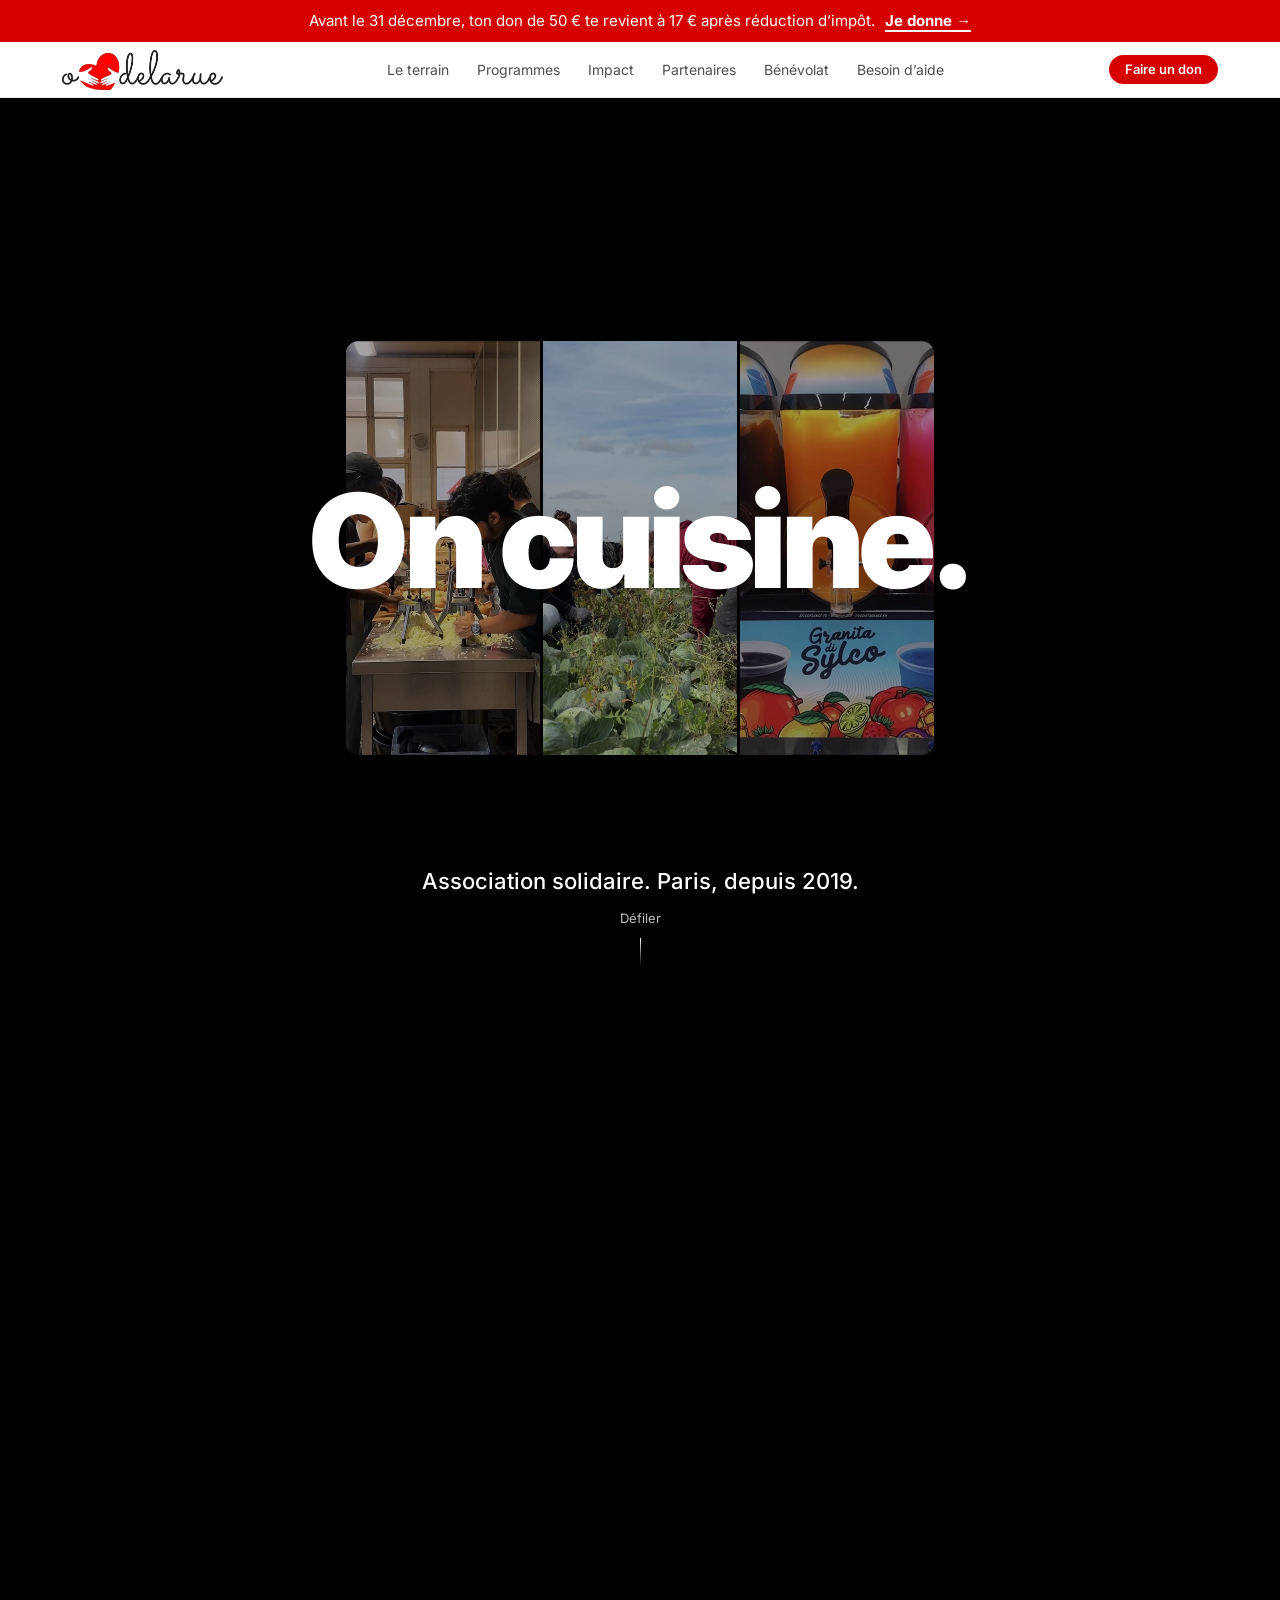
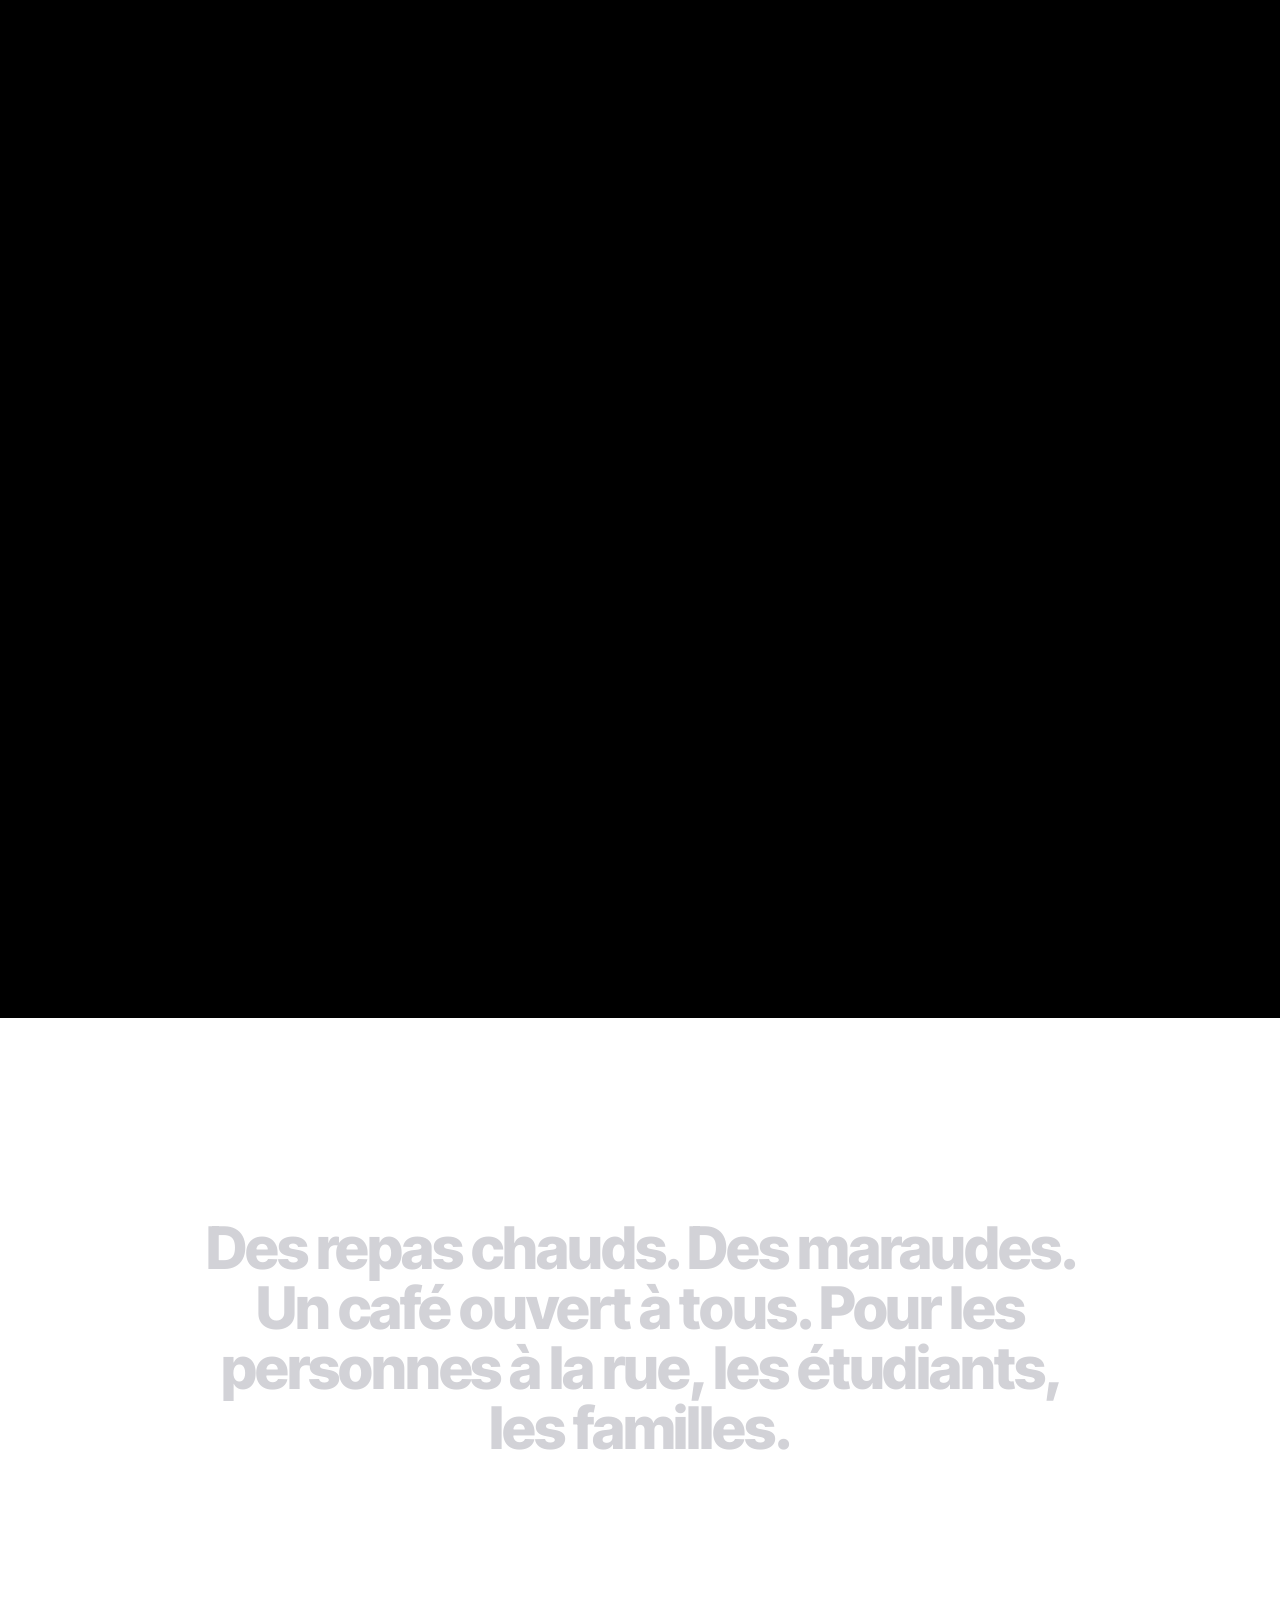
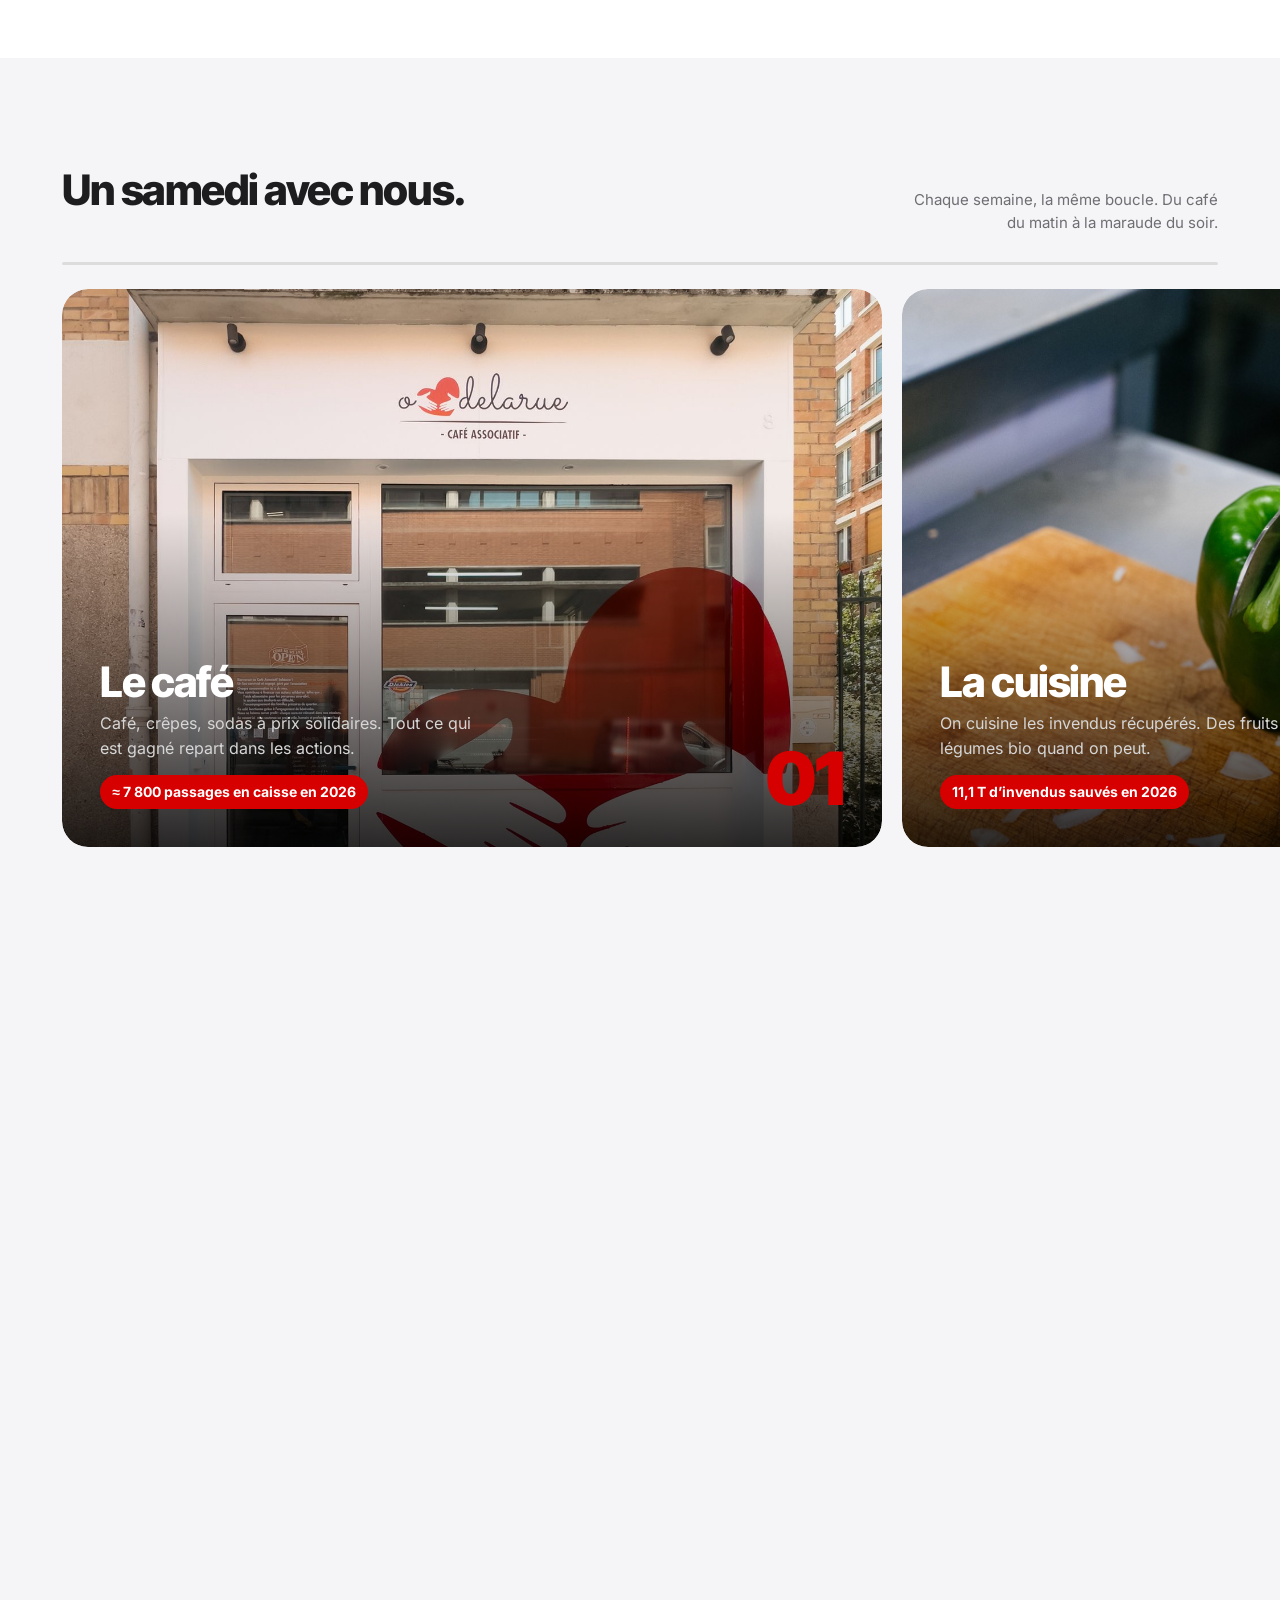
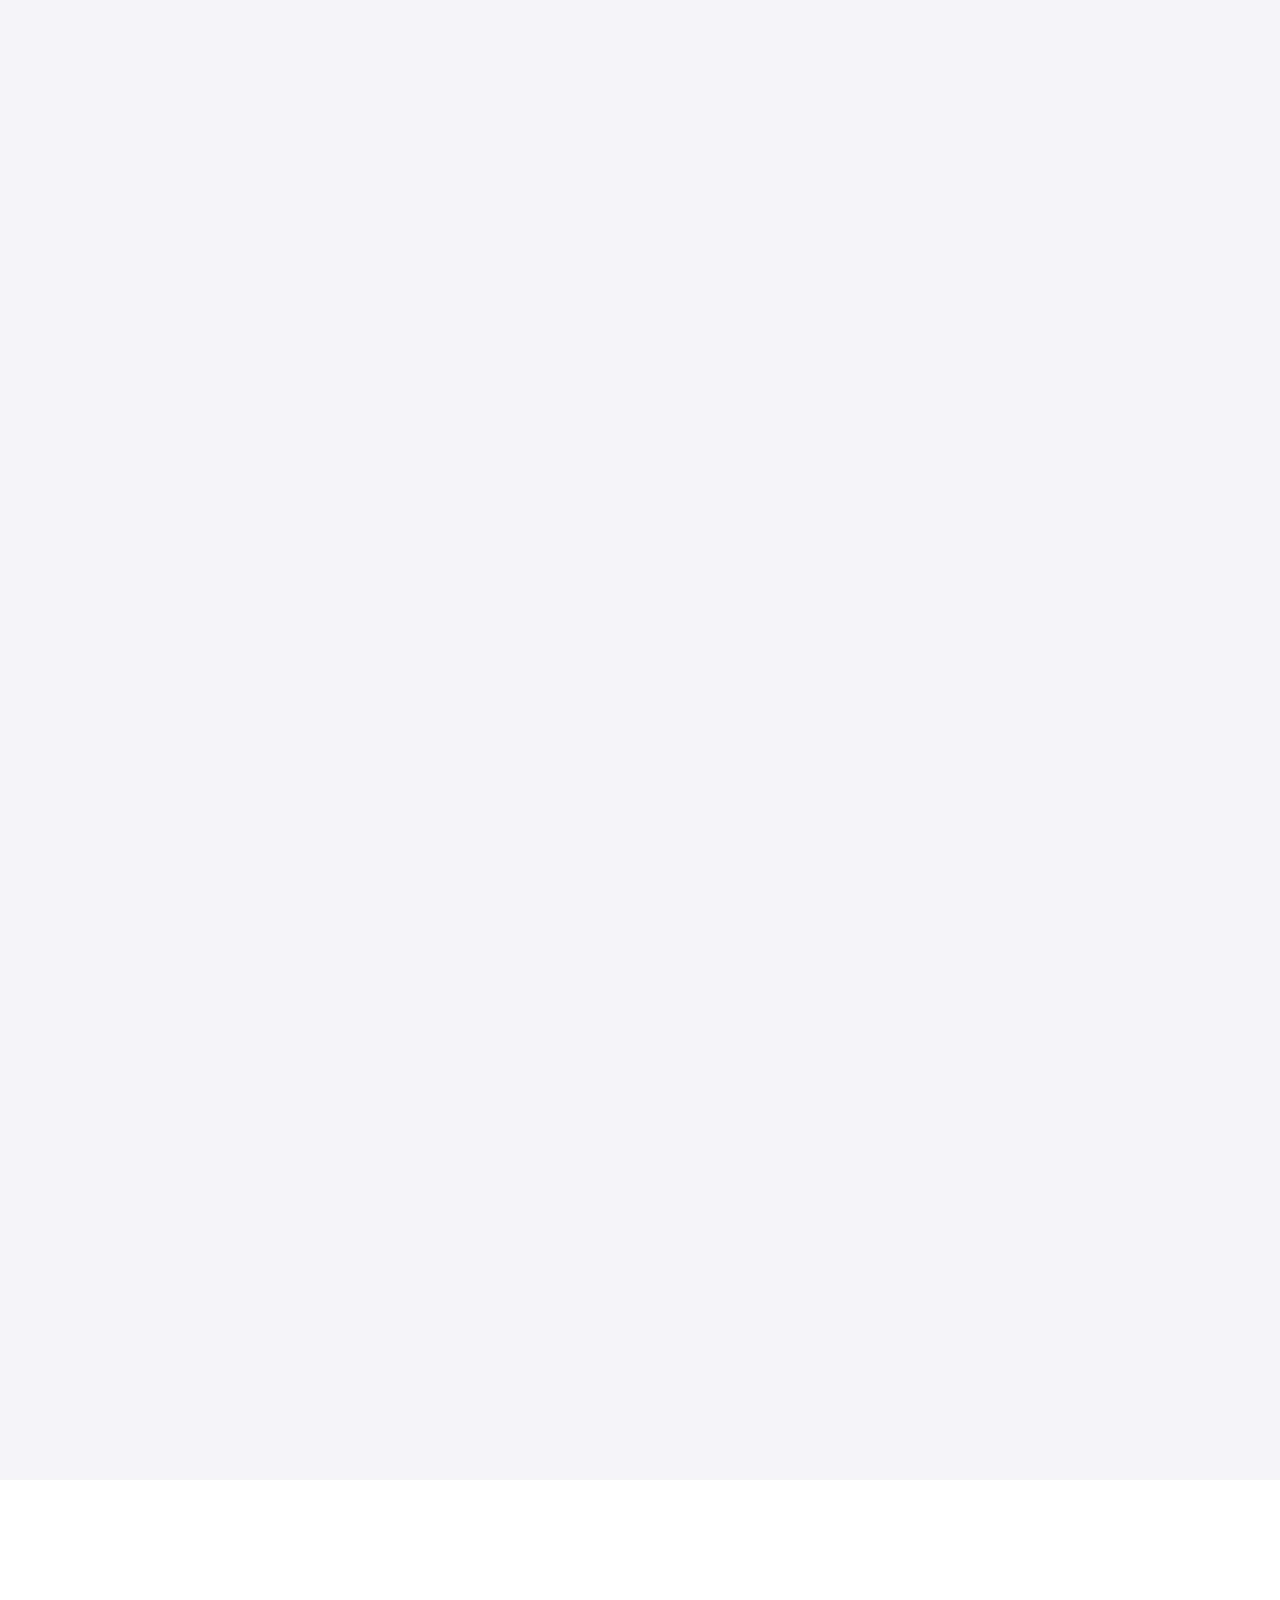
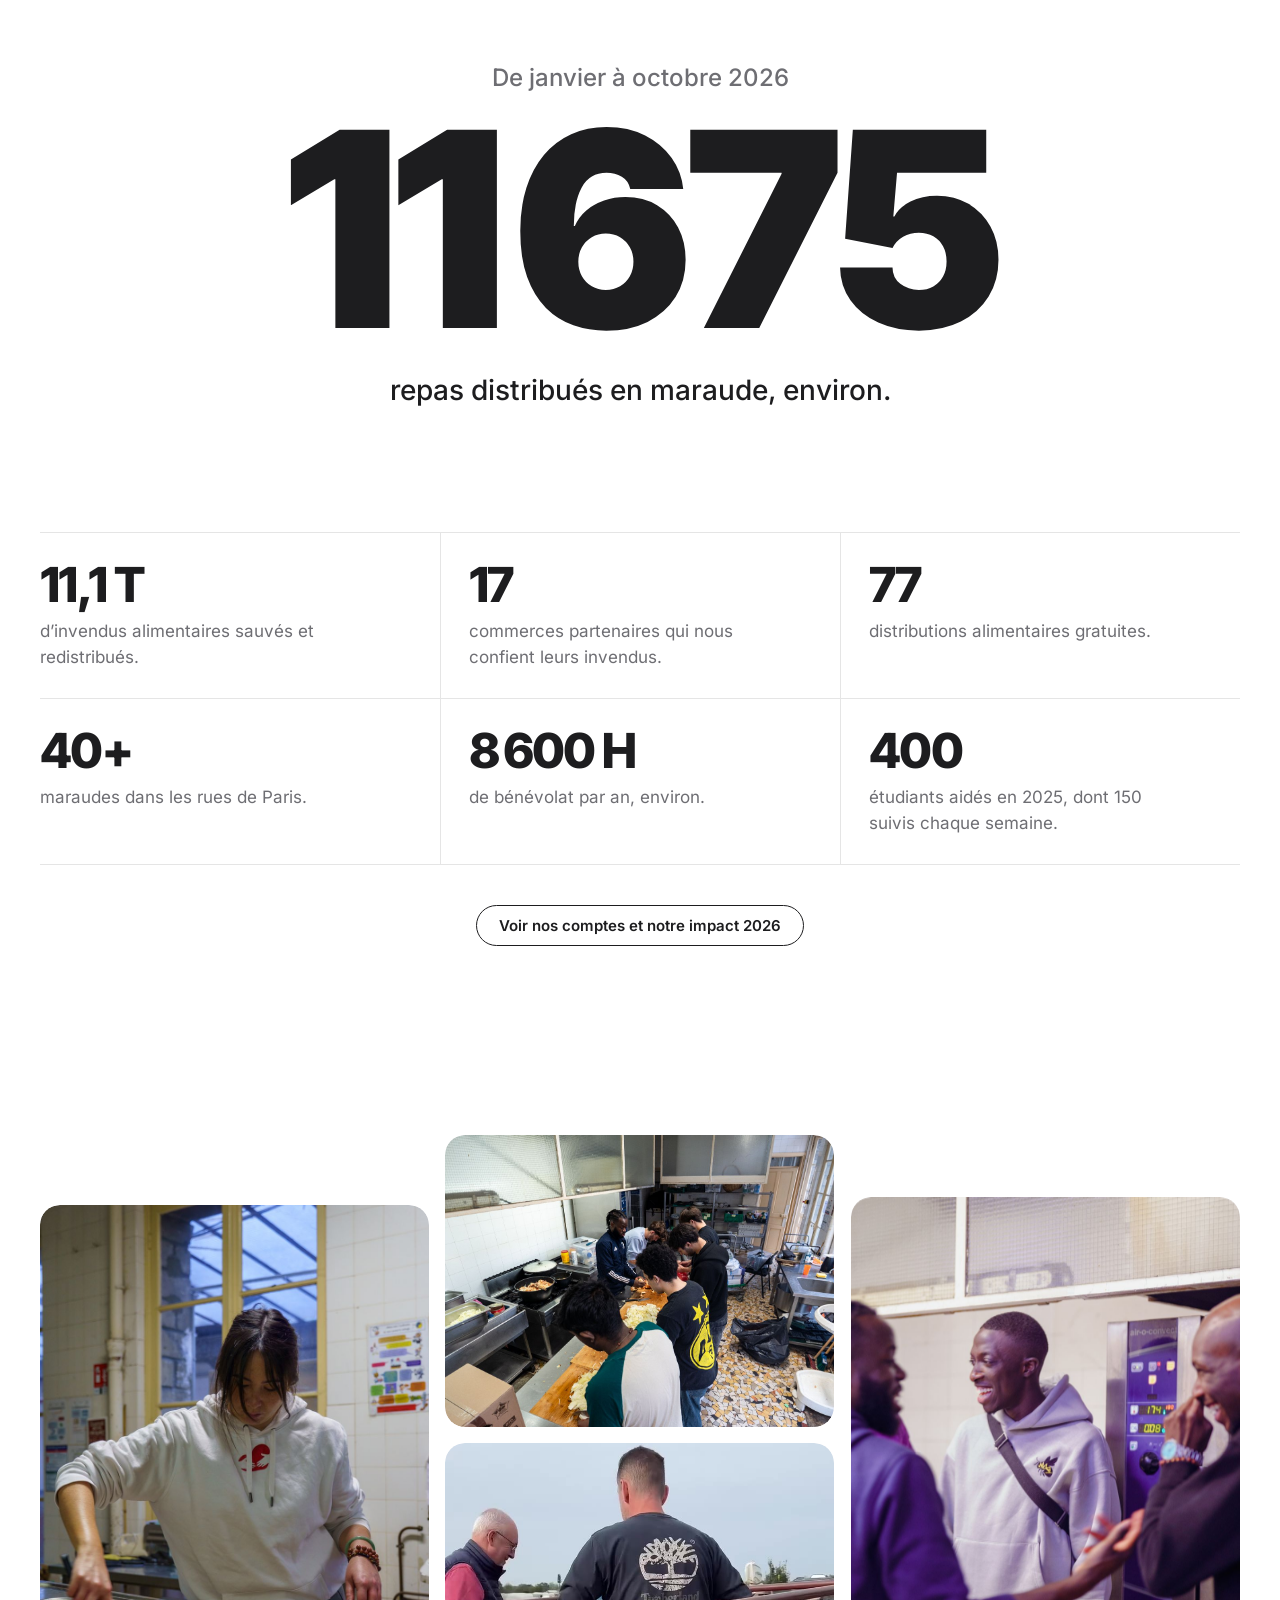
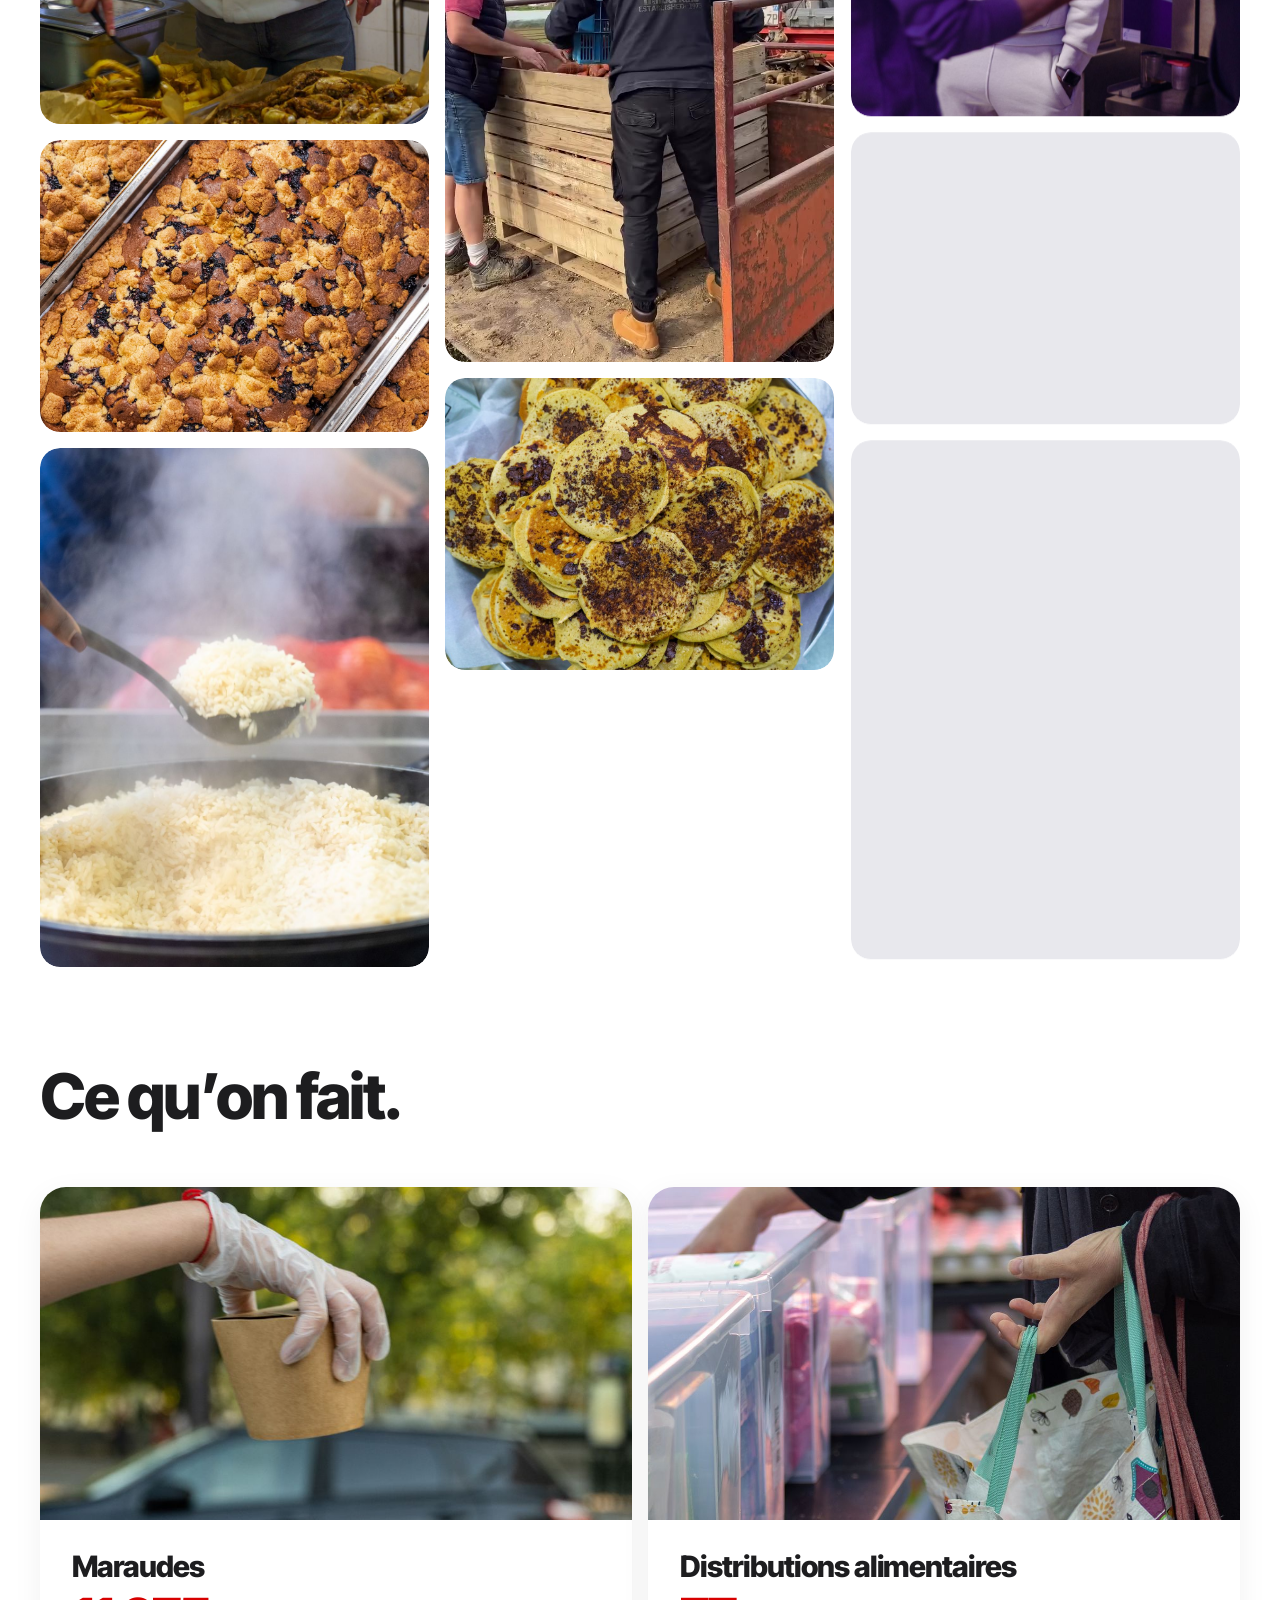
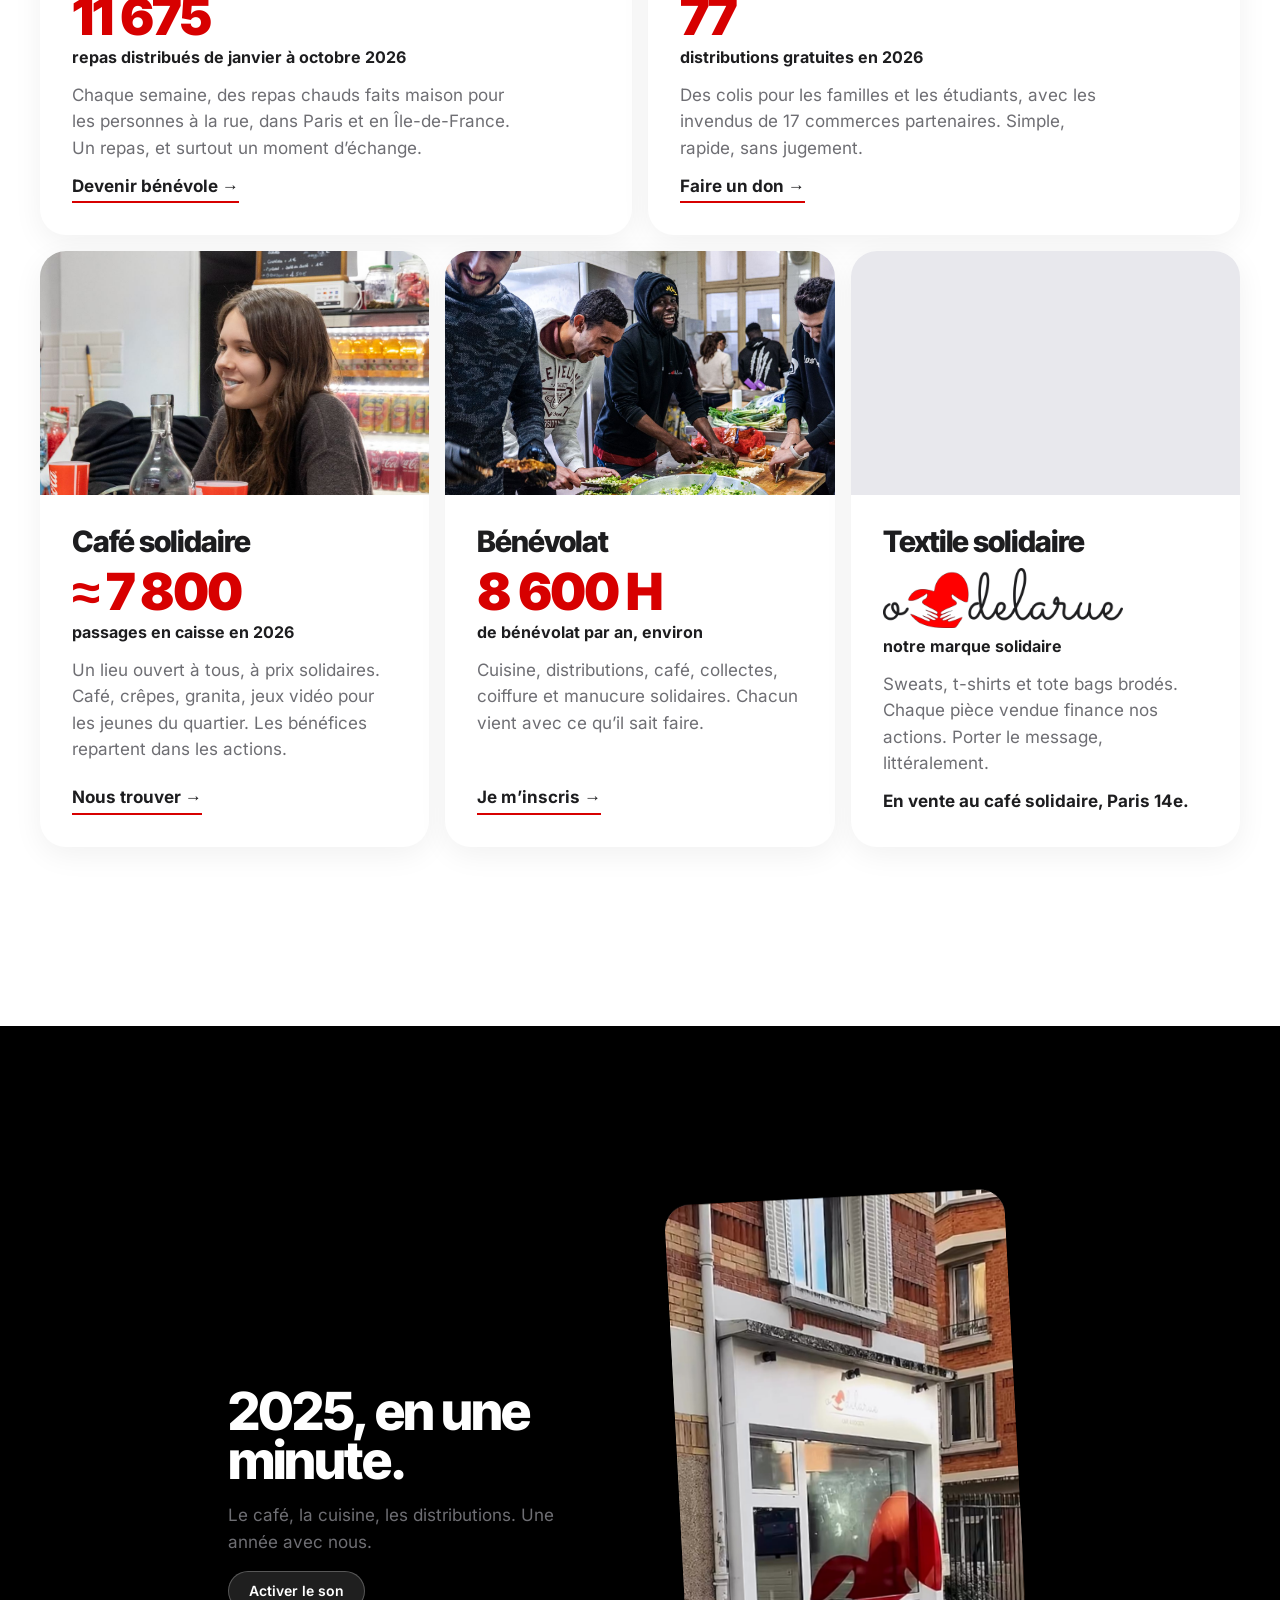
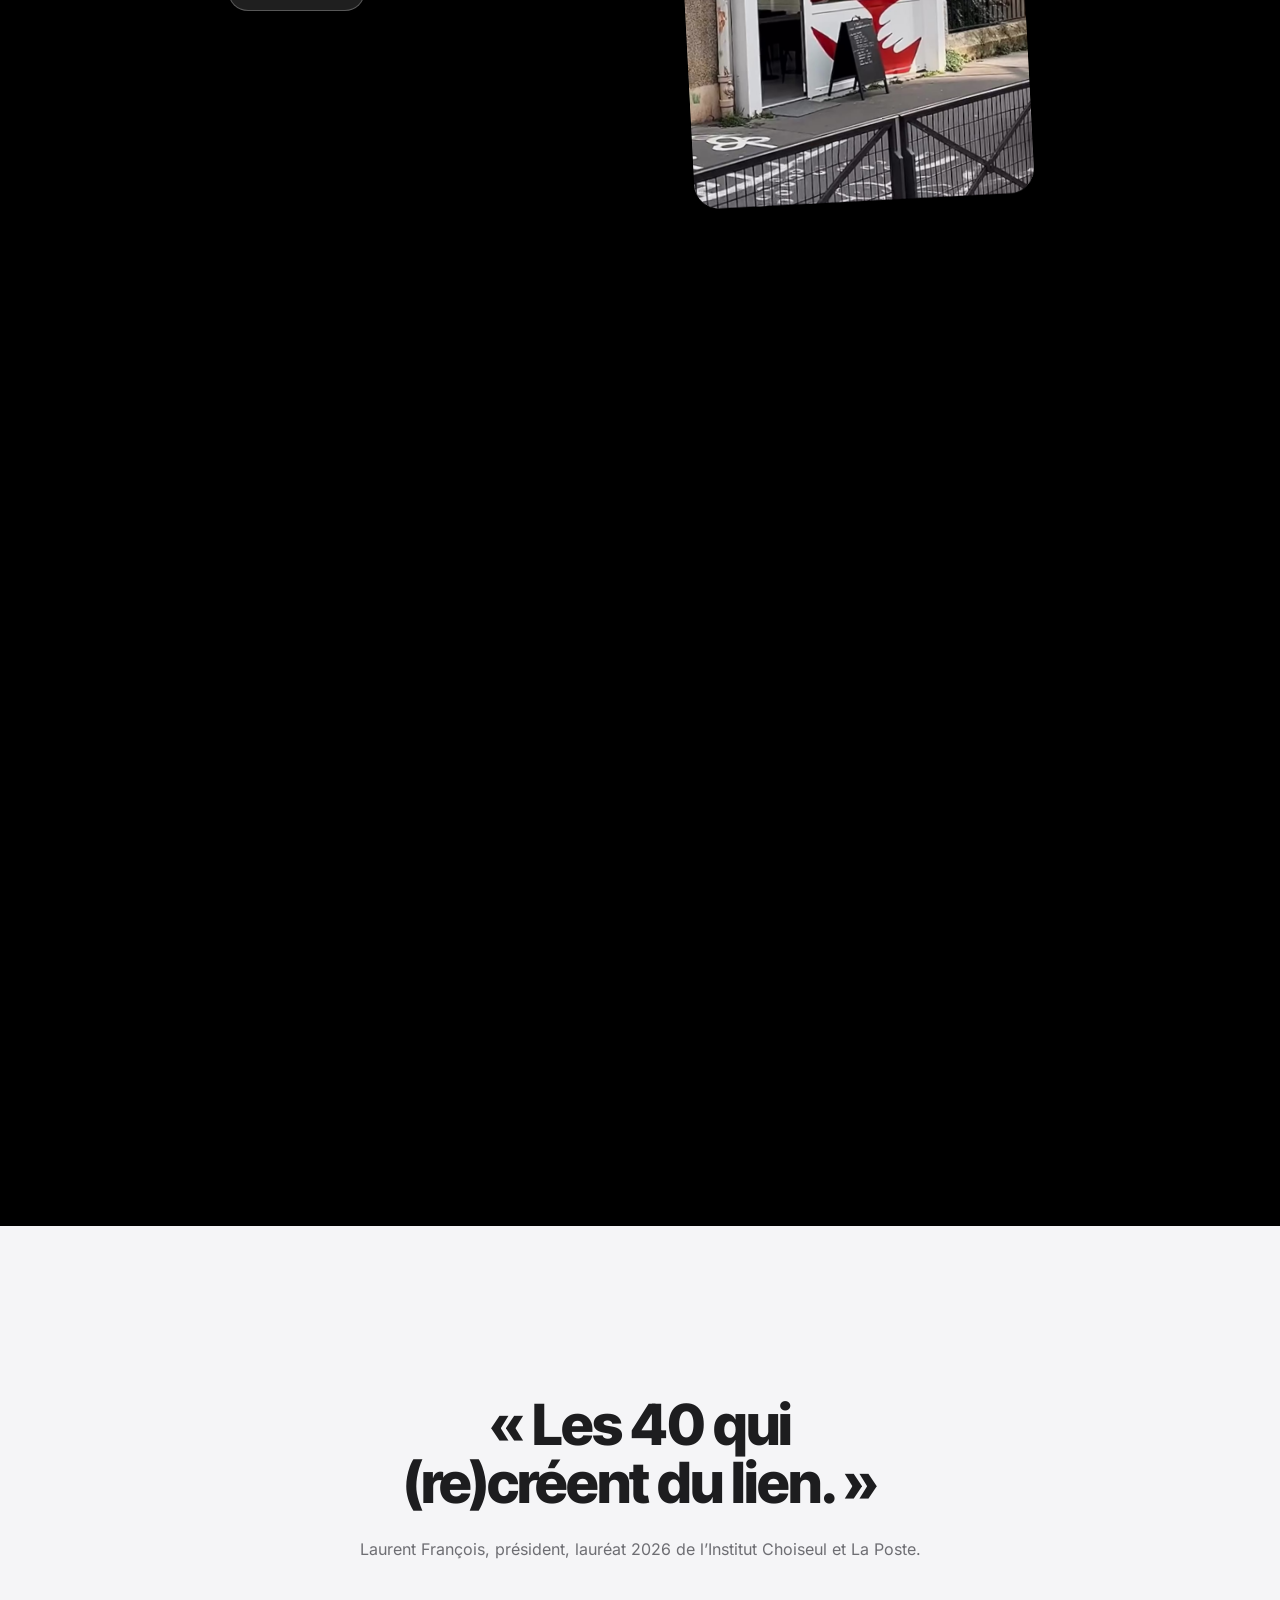
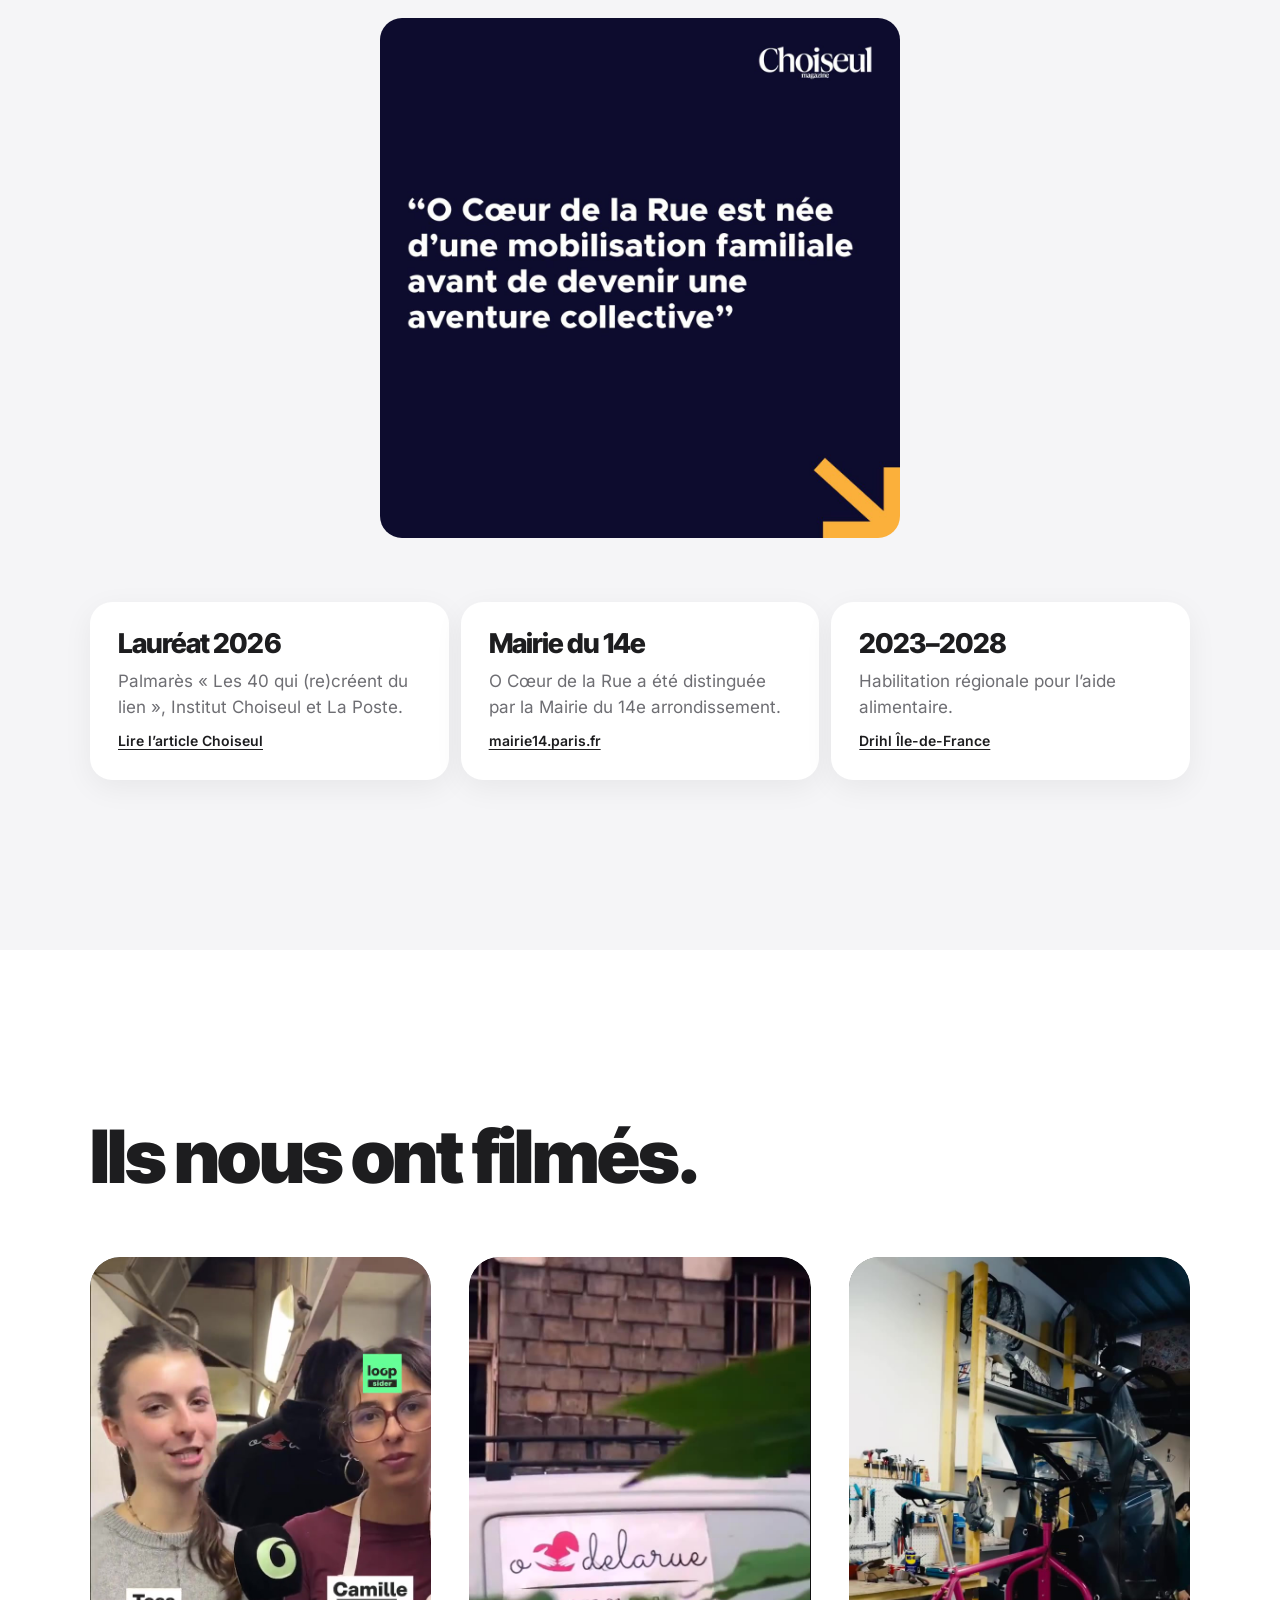
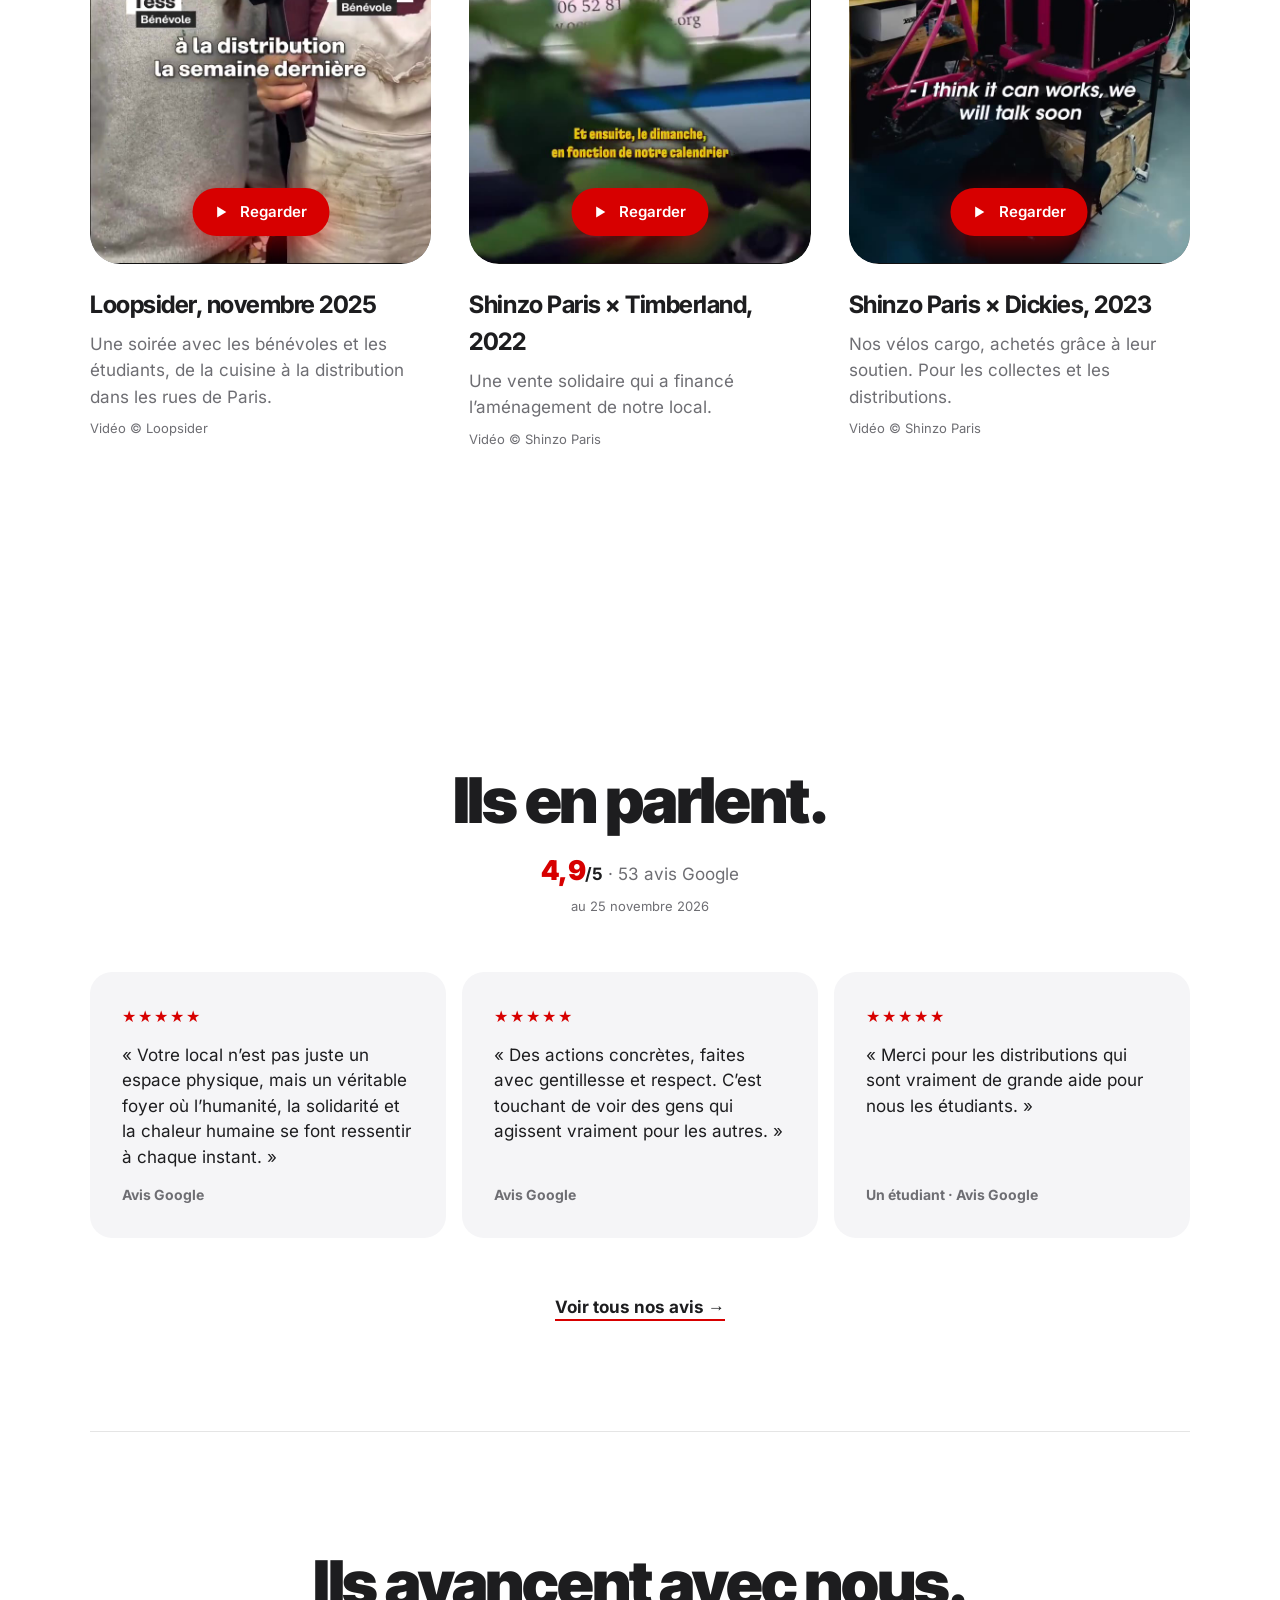
==== commit dd0da57b: "Campagne de fin d'année" ====
--- a/index.html
+++ b/index.html
@@ -268,6 +268,10 @@
 .avis-link{font-weight:700;color:var(--ink);text-decoration:none;border-bottom:2px solid var(--red);padding-bottom:2px}
 .avis-link:hover{color:var(--red)}
 @media (max-width:899px){.avis-grid{grid-template-columns:1fr}}
+.fin-annee{display:block;background:var(--red);color:#fff;text-align:center;text-decoration:none;font-size:.9375rem;line-height:1.35;padding:11px 22px}
+.fin-annee[hidden]{display:none}
+.fin-annee b{white-space:nowrap;margin-left:6px;border-bottom:2px solid #fff}
+.fin-annee:hover b{border-bottom-color:transparent}
 .allies{background:var(--paper);color:var(--ink);padding:0 22px clamp(100px,14vw,170px)}
 .allies-in{max-width:1100px;margin:0 auto;border-top:1px solid var(--line);padding-top:clamp(70px,10vw,120px);text-align:center}
 .allies h2{font-family:var(--display);font-weight:900;font-size:clamp(2.05rem,4.92vw,4.1rem);line-height:1;letter-spacing:-.035em}
@@ -452,6 +456,8 @@
 </head>
 <body>
 
+<a class="fin-annee" href="/aller/don-helloasso" hidden>Avant le 31 décembre, ton don de 50&nbsp;€ te revient à 17&nbsp;€ après réduction d’impôt. <b>Je donne →</b></a>
+<script>(function(){var b=document.querySelector('.fin-annee');if(b&&Date.now()<Date.parse('2027-01-01T00:00:00+01:00'))b.hidden=false;})();</script>
 <nav class="nav" data-open="false" aria-label="Navigation principale">
   <div class="nav-in">
     <a class="logo" href="#top"><img src="photos/logo-ocdlr-noir.png" alt="O Cœur de la Rue" width="642" height="160"></a>
